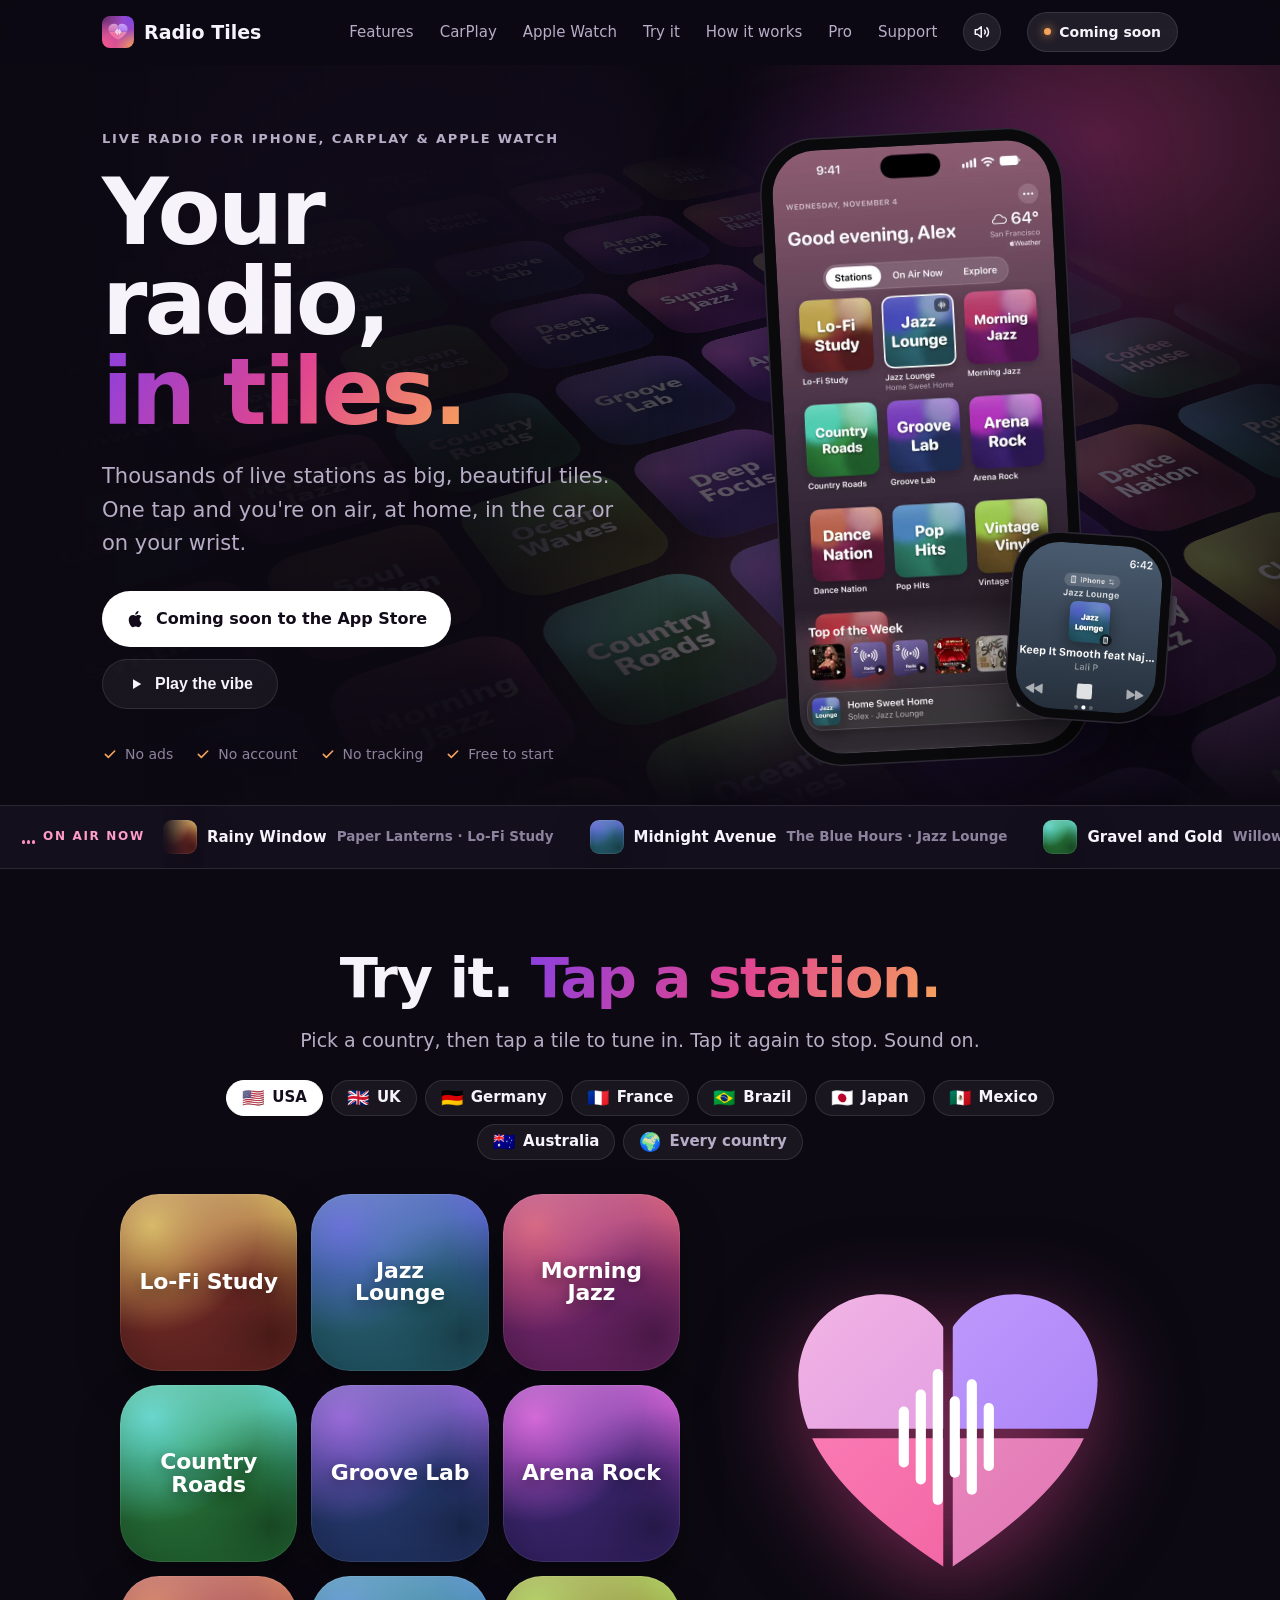
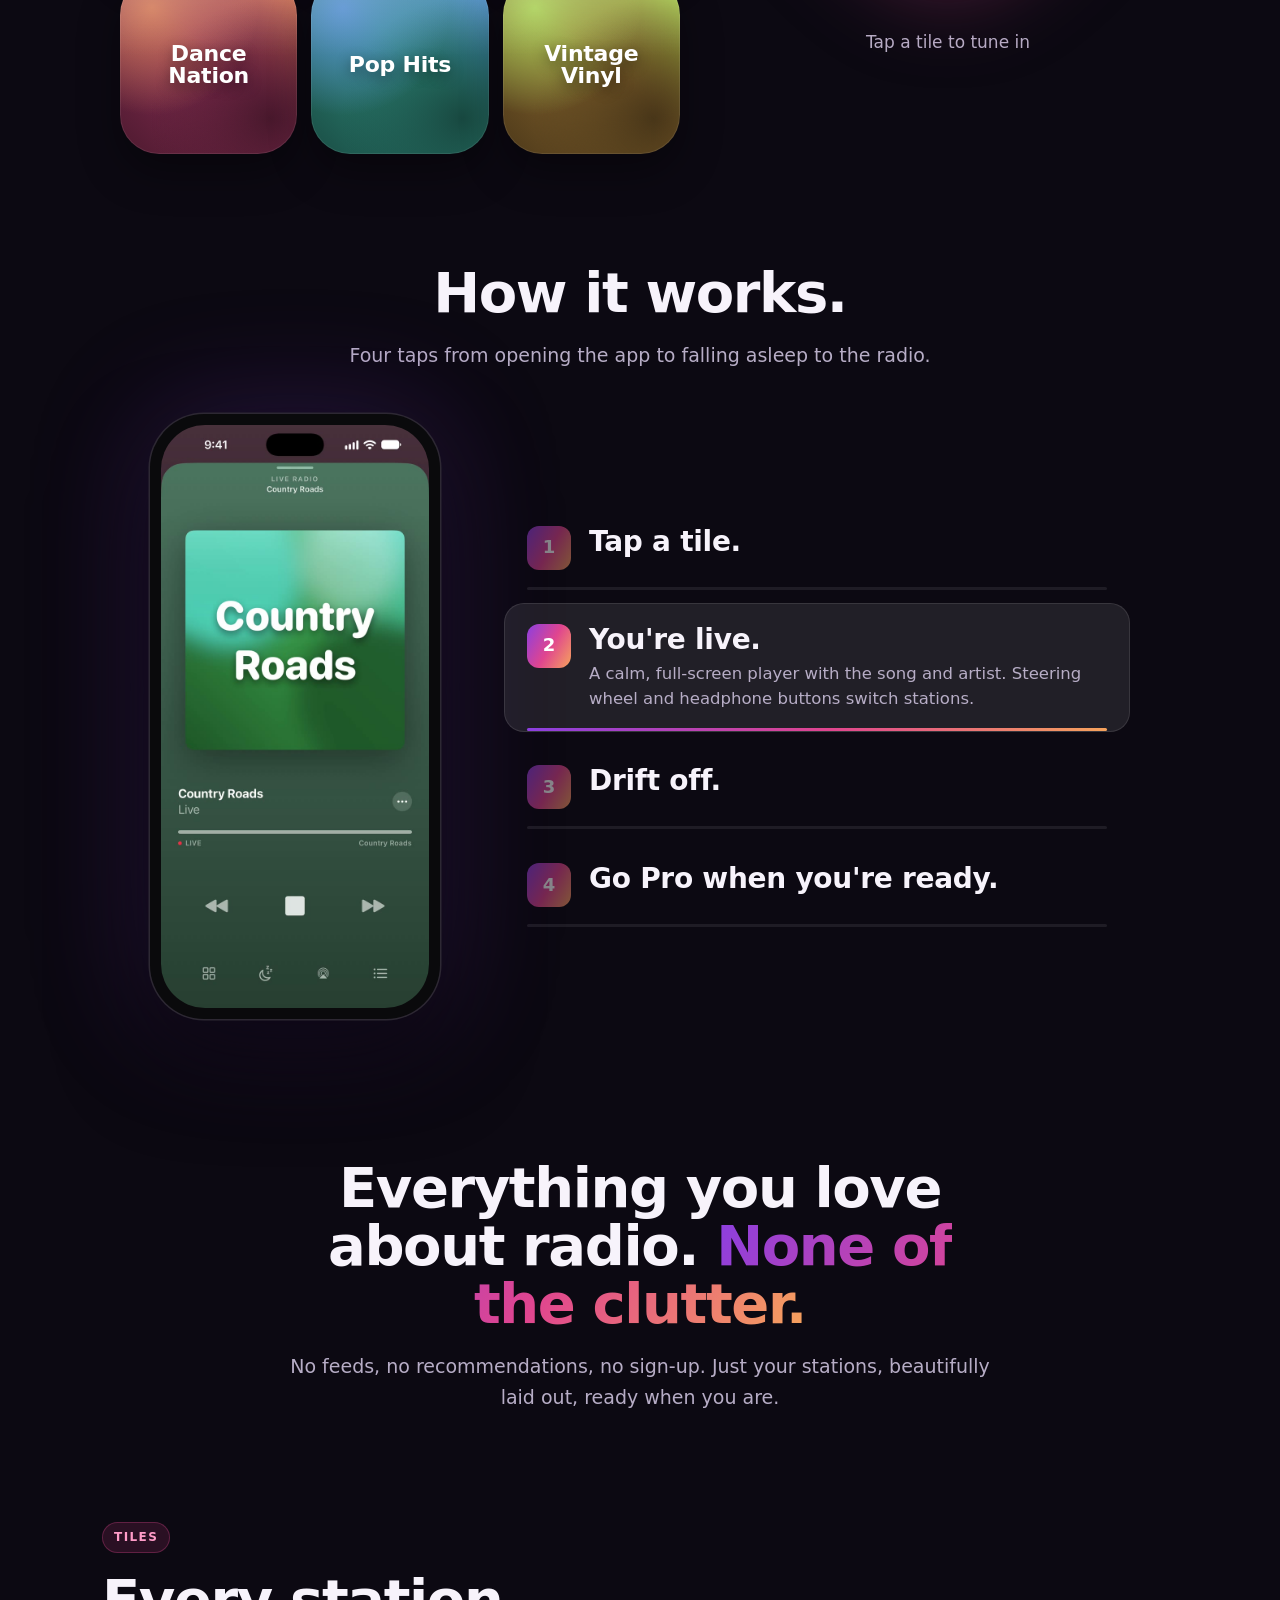
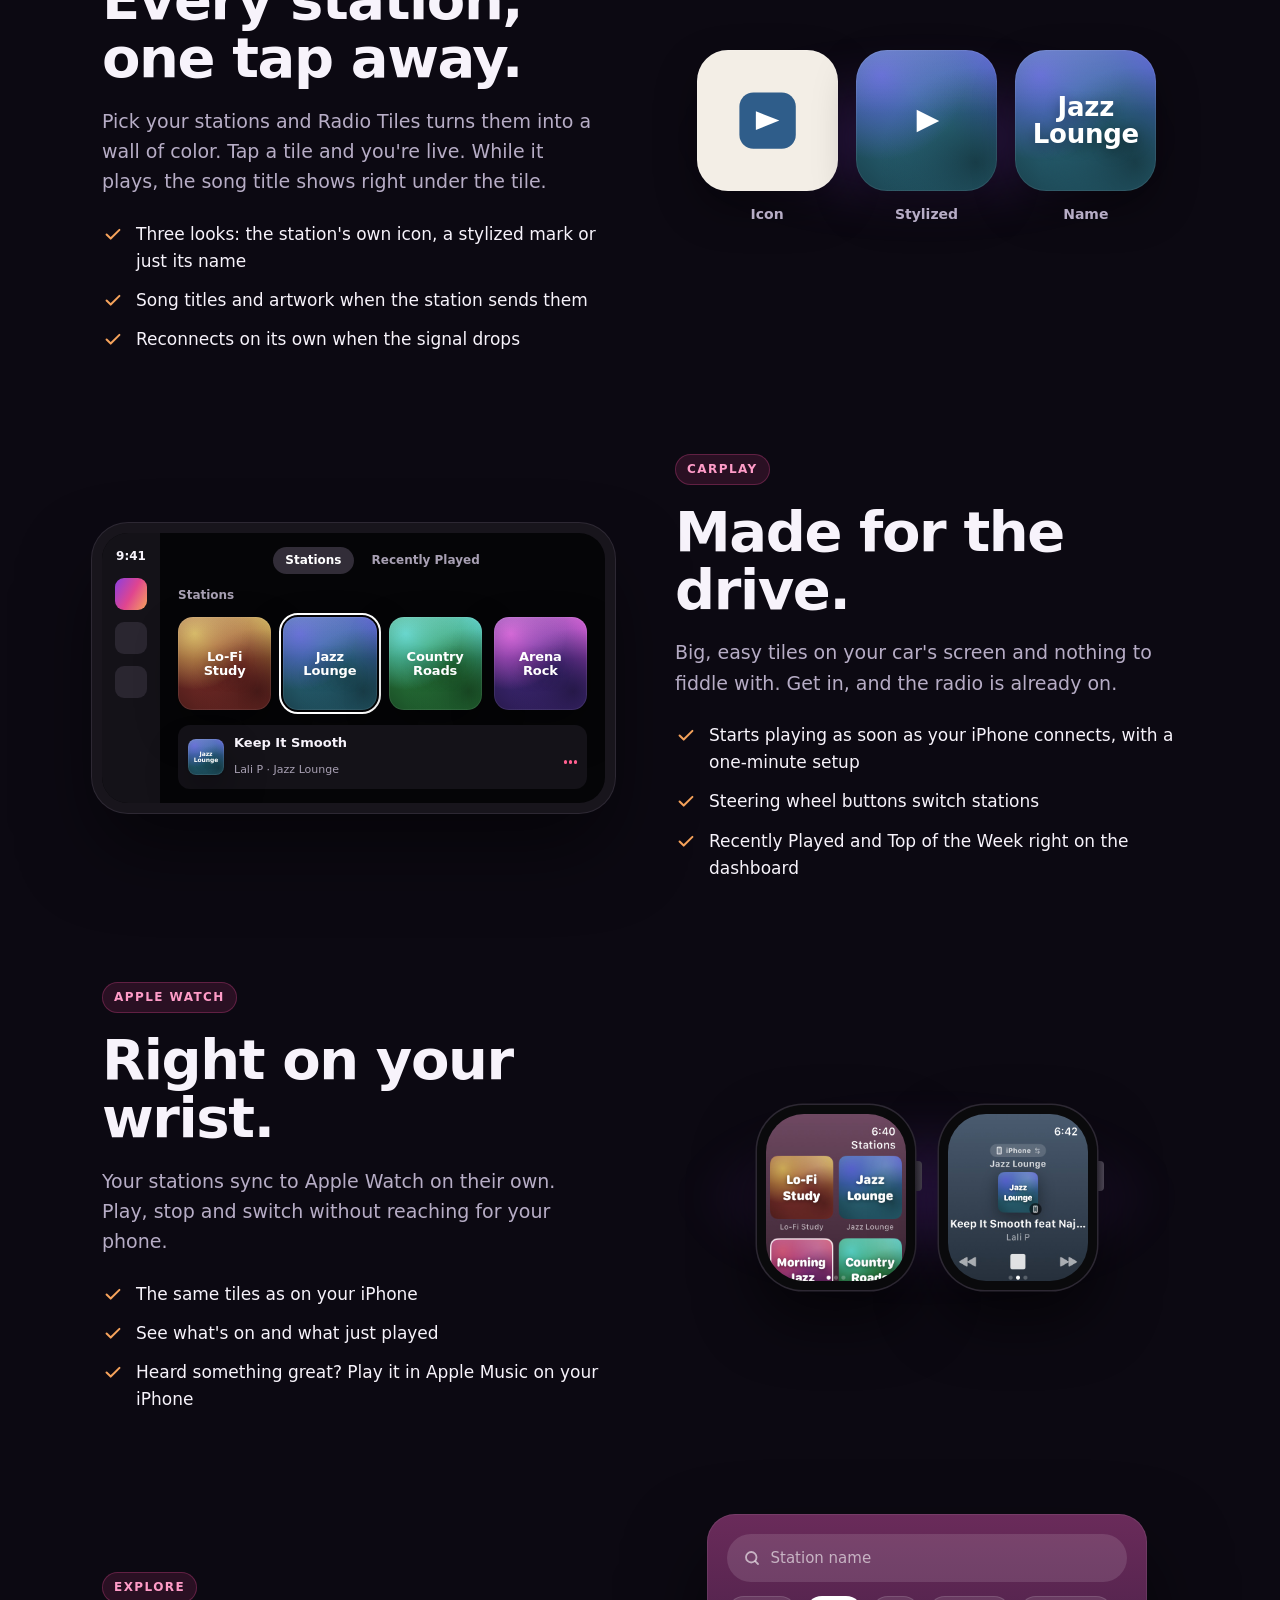
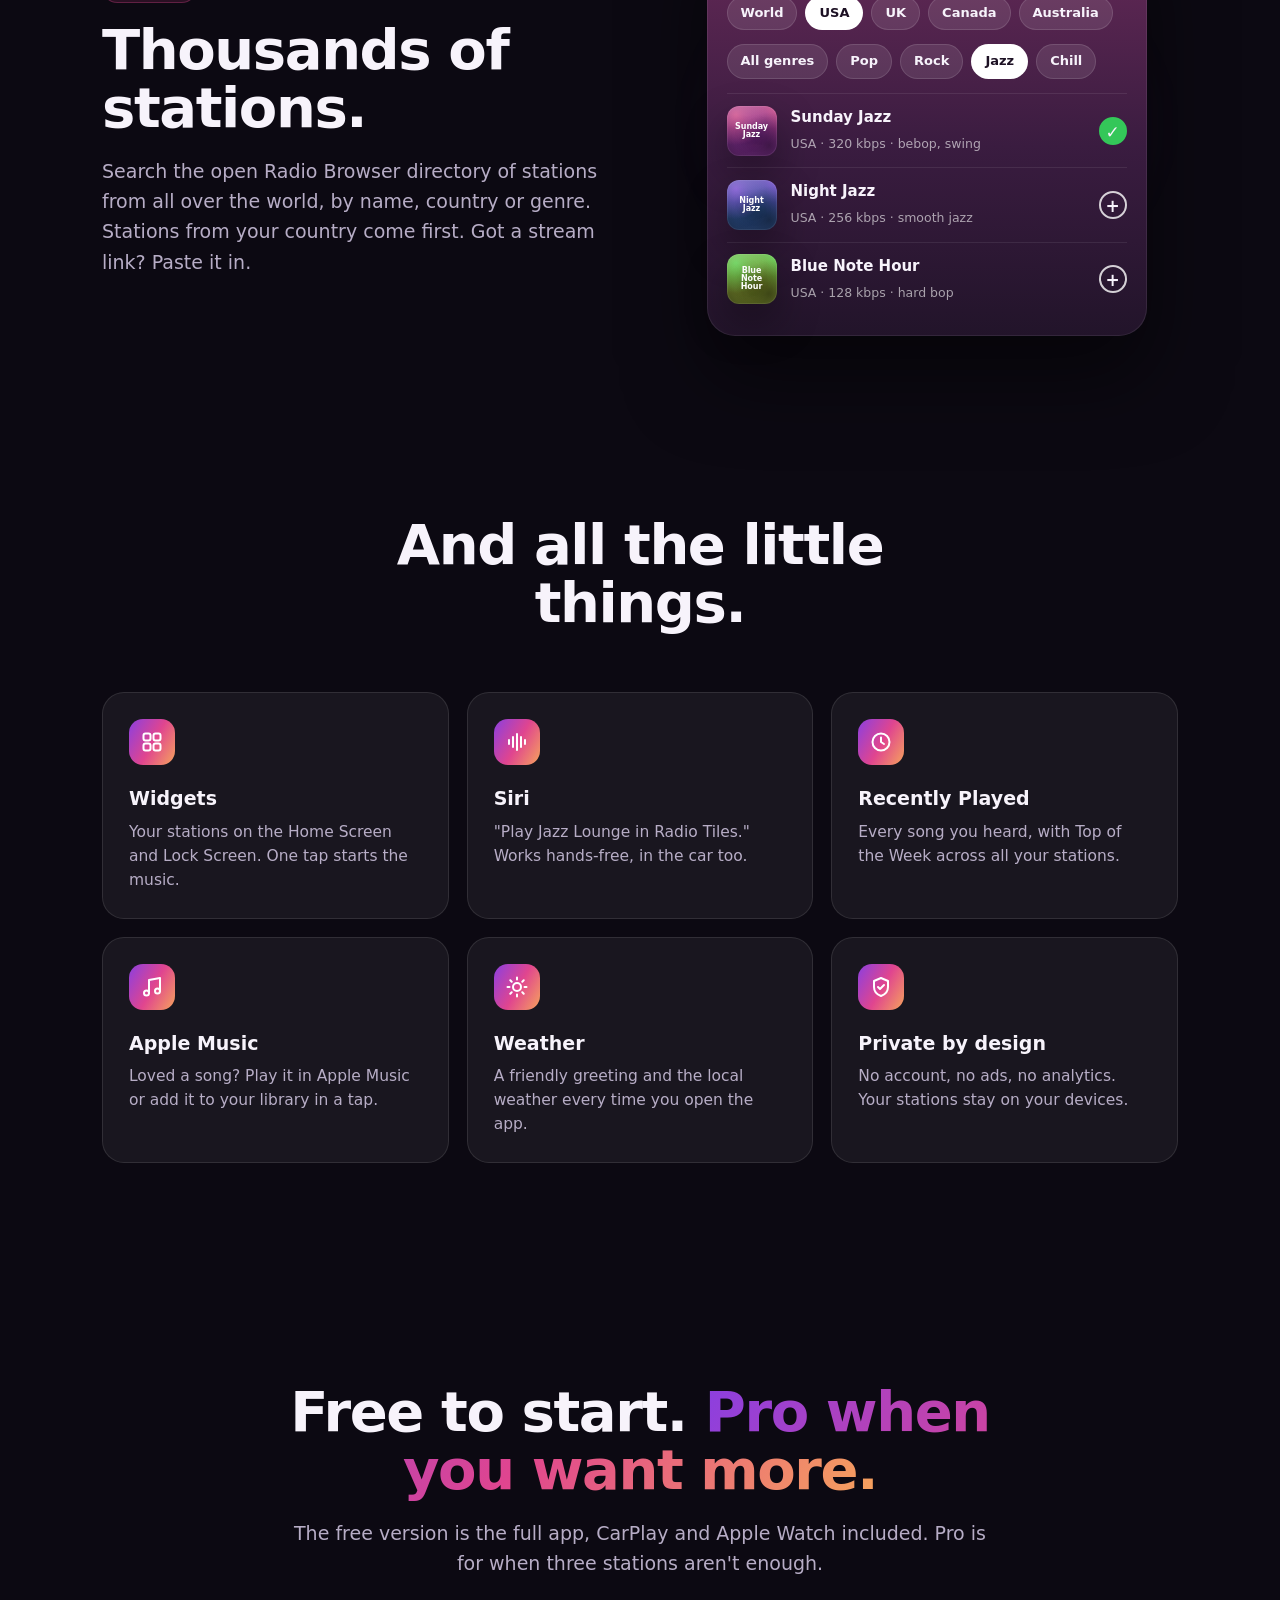
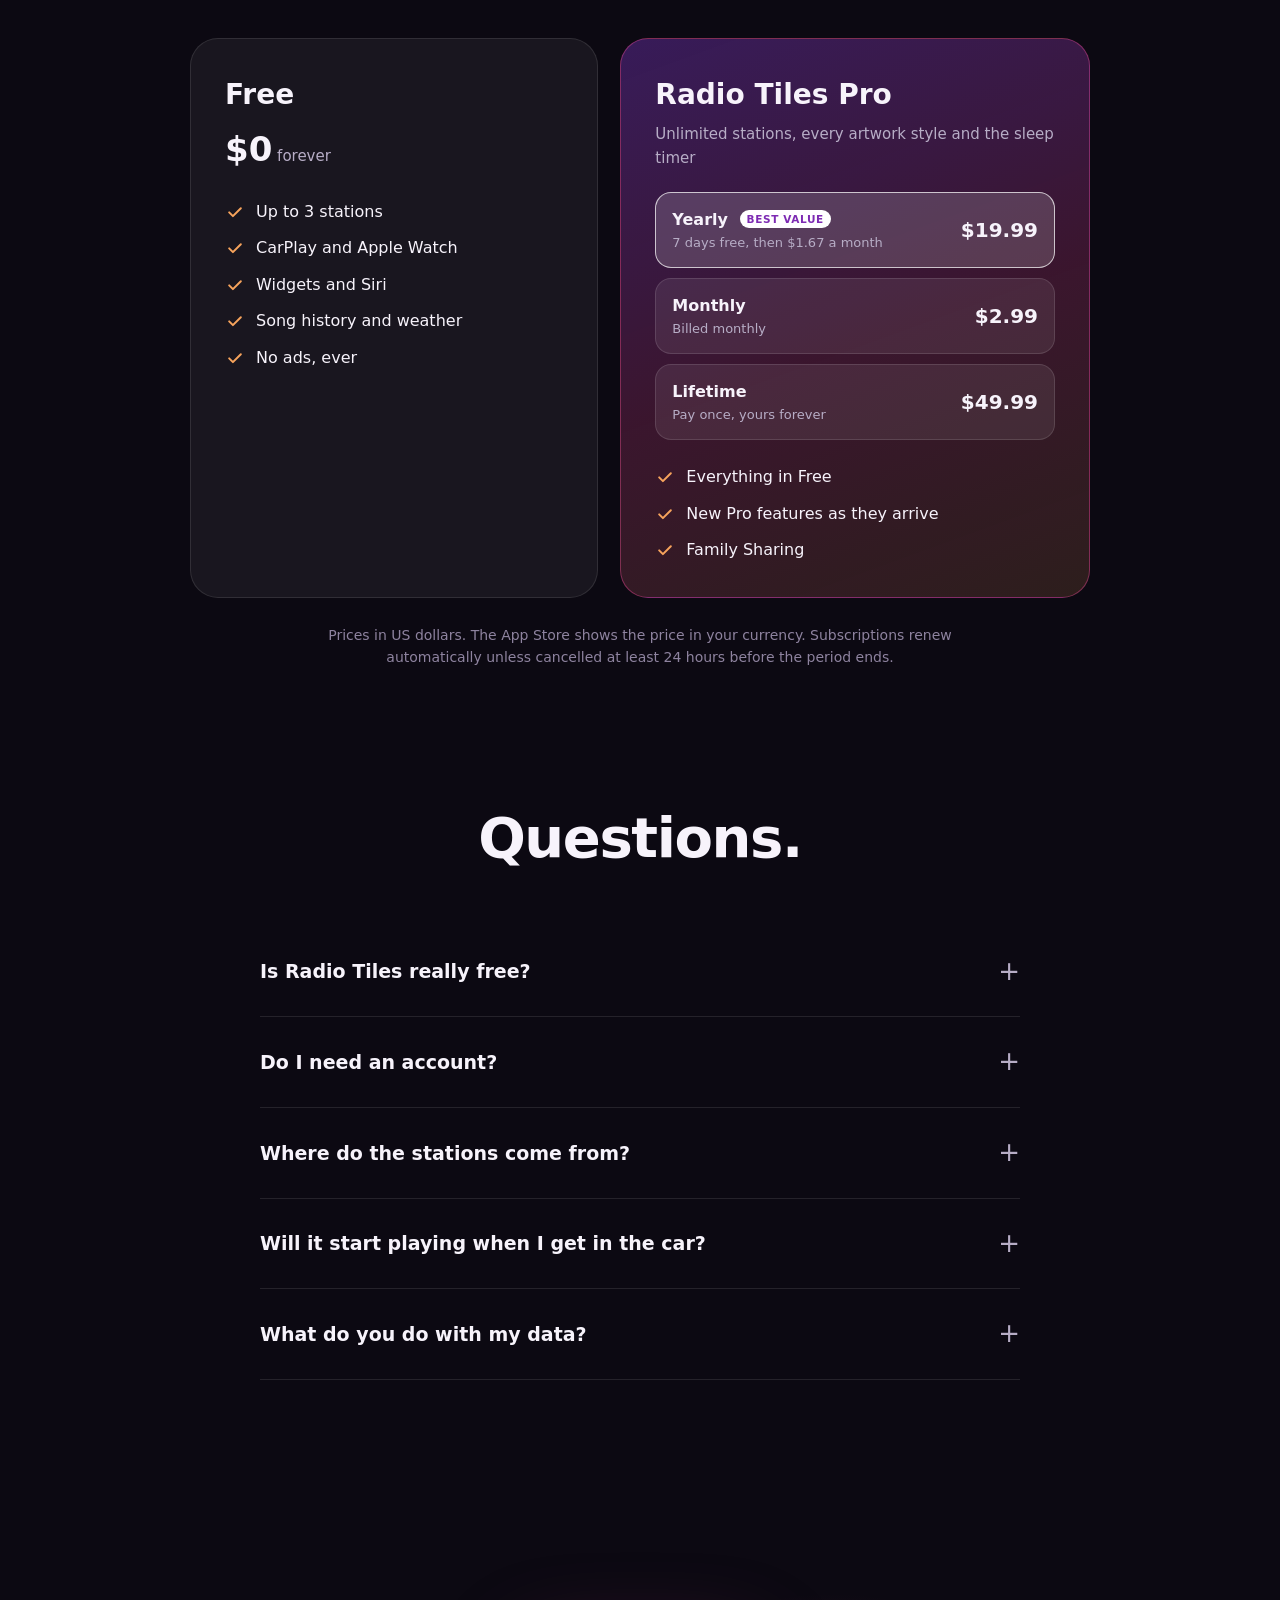
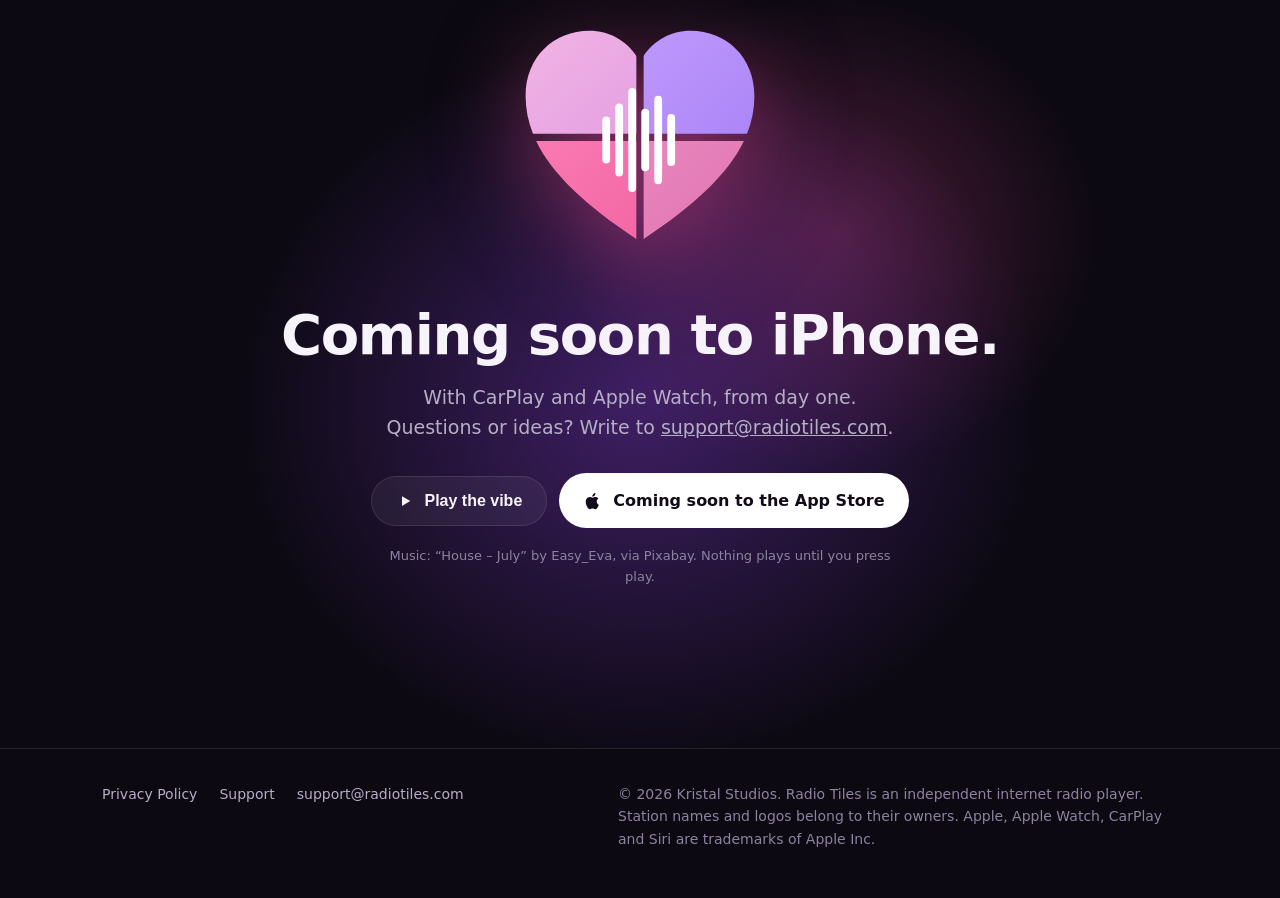
==== index.html @ 3b5d4f66 "Each station tile plays its own genre track (Pixabay), static when switching, country flags rename t" ====
<!doctype html>
<html lang="en">
<head>
  <meta charset="utf-8">
  <meta name="viewport" content="width=device-width, initial-scale=1, viewport-fit=cover">
  <title>Radio Tiles — Live radio for iPhone, CarPlay and Apple Watch</title>
  <meta name="description" content="Radio Tiles turns thousands of live radio stations into big, beautiful tiles. One tap to play on iPhone, in CarPlay and on Apple Watch. No ads, no account.">
  <meta name="theme-color" content="#0c0912">
  <meta property="og:title" content="Radio Tiles">
  <meta property="og:description" content="Your radio, in tiles. Live stations on iPhone, CarPlay and Apple Watch. No ads, no account.">
  <meta property="og:image" content="https://radiotiles.com/icon.png">
  <meta property="og:url" content="https://radiotiles.com/">
  <meta name="twitter:card" content="summary">
  <link rel="icon" href="icon.png">
  <link rel="apple-touch-icon" href="icon.png">
  <link rel="stylesheet" href="style.css?v=9">
</head>
<body>
  <header class="nav">
    <div class="wrap">
      <a class="brand" href="#top"><img src="icon.png" alt="">Radio Tiles</a>
      <nav class="nav-links" aria-label="Main">
        <a href="#features">Features</a>
        <a href="#carplay">CarPlay</a>
        <a href="#watch">Apple Watch</a>
        <a href="#try">Try it</a>
        <a href="#how">How it works</a>
        <a href="#pro">Pro</a>
        <a href="support/">Support</a>
        <button class="sound-nav sound-toggle" type="button" aria-pressed="false" aria-label="Play music">
          <svg class="i-play" viewBox="0 0 24 24" fill="none" stroke="currentColor" stroke-width="2" stroke-linecap="round" stroke-linejoin="round" aria-hidden="true"><path d="M11 5L6 9H3v6h3l5 4z"/><path d="M15.5 9.5a4 4 0 0 1 0 5"/><path d="M18.5 6.5a8 8 0 0 1 0 11"/></svg>
          <svg class="i-pause" viewBox="0 0 24 24" fill="currentColor" aria-hidden="true"><rect x="6.5" y="5" width="4" height="14" rx="1.2"/><rect x="13.5" y="5" width="4" height="14" rx="1.2"/></svg>
        </button>
        <span class="pill"><span class="dot"></span>Coming soon</span>
      </nav>
    </div>
  </header>

  <main id="top">
    <section class="hero">
      <div class="tile-floor" aria-hidden="true"></div>
      <div class="wrap hero-grid">
        <div class="hero-copy">
          <p class="eyebrow">Live radio for iPhone, CarPlay &amp; Apple Watch</p>
          <h1>Your radio,<br><span class="grad-text">in tiles.</span></h1>
          <p class="lead">Thousands of live stations as big, beautiful tiles. One tap and you're on air, at home, in the car or on your wrist.</p>
          <div class="cta">
            <span class="btn btn-primary">
              <svg viewBox="0 0 24 24" fill="currentColor" aria-hidden="true"><path d="M16.4 12.6c0-2.4 2-3.6 2.1-3.6-1.1-1.7-2.9-1.9-3.5-1.9-1.5-.2-2.9.9-3.7.9-.8 0-1.9-.9-3.2-.8-1.6 0-3.1 1-4 2.4-1.7 3-.4 7.4 1.2 9.8.8 1.2 1.8 2.5 3 2.4 1.2 0 1.7-.8 3.2-.8 1.5 0 1.9.8 3.2.8 1.3 0 2.2-1.2 3-2.4.9-1.4 1.3-2.7 1.3-2.8 0 0-2.6-1-2.6-4zM14 5.4c.7-.8 1.1-1.9 1-3-1 0-2.1.7-2.8 1.5-.6.7-1.2 1.8-1 2.9 1 .1 2.1-.6 2.8-1.4z"/></svg>
              Coming soon to the App Store
            </span>
            <button class="btn btn-ghost sound-toggle hero-sound" type="button" aria-pressed="false">
              <svg class="i-play" viewBox="0 0 24 24" fill="currentColor" aria-hidden="true"><path d="M8 5.5v13l11-6.5z"/></svg>
              <svg class="i-pause" viewBox="0 0 24 24" fill="currentColor" aria-hidden="true"><rect x="6.5" y="5" width="4" height="14" rx="1.2"/><rect x="13.5" y="5" width="4" height="14" rx="1.2"/></svg>
              <span class="label">Play the vibe</span>
            </button>
          </div>
          <div class="trust">
            <span><svg viewBox="0 0 24 24" fill="none" stroke-width="2.4" stroke-linecap="round" stroke-linejoin="round" aria-hidden="true"><path d="M5 12.5l4.5 4.5L19 7.5"/></svg>No ads</span>
            <span><svg viewBox="0 0 24 24" fill="none" stroke-width="2.4" stroke-linecap="round" stroke-linejoin="round" aria-hidden="true"><path d="M5 12.5l4.5 4.5L19 7.5"/></svg>No account</span>
            <span><svg viewBox="0 0 24 24" fill="none" stroke-width="2.4" stroke-linecap="round" stroke-linejoin="round" aria-hidden="true"><path d="M5 12.5l4.5 4.5L19 7.5"/></svg>No tracking</span>
            <span><svg viewBox="0 0 24 24" fill="none" stroke-width="2.4" stroke-linecap="round" stroke-linejoin="round" aria-hidden="true"><path d="M5 12.5l4.5 4.5L19 7.5"/></svg>Free to start</span>
          </div>
        </div>
        <div class="device-stage">
          <div class="phone"><video class="screen-video" src="assets/demo.mp4" poster="assets/demo-poster.jpg" width="600" height="1304" autoplay muted loop playsinline aria-label="Radio Tiles in use: tap a station tile, open the player and set a sleep timer"></video></div>
          <div class="watch"><img src="assets/watch-player.jpg" alt="Radio Tiles on Apple Watch playing Jazz Lounge" width="416" height="496"></div>
        </div>
      </div>
    </section>

    <div class="ribbon onair">
      <span class="onair-label"><span class="eq" aria-hidden="true"><i></i><i></i><i></i></span>On air now</span>
      <div class="ribbon-mask" aria-label="Songs on the demo stations right now (example)">
        <div class="ribbon-track"><span class="air"><i class="tile" style="--h:3"></i><b>Rainy Window</b><small>Paper Lanterns · Lo-Fi Study</small></span><span class="air"><i class="tile" style="--h:194"></i><b>Midnight Avenue</b><small>The Blue Hours · Jazz Lounge</small></span><span class="air"><i class="tile" style="--h:134"></i><b>Gravel and Gold</b><small>Willow Creek · Country Roads</small></span><span class="air"><i class="tile" style="--h:224"></i><b>Get Up Tonight</b><small>Velvet Funk Society · Groove Lab</small></span><span class="air"><i class="tile" style="--h:257"></i><b>Highway Lights</b><small>The Northbound · Arena Rock</small></span><span class="air"><i class="tile" style="--h:335"></i><b>Feel It Now</b><small>Neon Hearts · Dance Nation</small></span><span class="air"><i class="tile" style="--h:170"></i><b>Summer Signal</b><small>Lila Mae · Pop Hits</small></span><span class="air"><i class="tile" style="--h:304"></i><b>Coffee and Sunrise</b><small>Trio Alba · Morning Jazz</small></span><span class="air"><i class="tile" style="--h:37"></i><b>Saturday Dance</b><small>The Rivieras · Vintage Vinyl</small></span><span aria-hidden="true" class="dup"><span class="air"><i class="tile" style="--h:3"></i><b>Rainy Window</b><small>Paper Lanterns · Lo-Fi Study</small></span><span class="air"><i class="tile" style="--h:194"></i><b>Midnight Avenue</b><small>The Blue Hours · Jazz Lounge</small></span><span class="air"><i class="tile" style="--h:134"></i><b>Gravel and Gold</b><small>Willow Creek · Country Roads</small></span><span class="air"><i class="tile" style="--h:224"></i><b>Get Up Tonight</b><small>Velvet Funk Society · Groove Lab</small></span><span class="air"><i class="tile" style="--h:257"></i><b>Highway Lights</b><small>The Northbound · Arena Rock</small></span><span class="air"><i class="tile" style="--h:335"></i><b>Feel It Now</b><small>Neon Hearts · Dance Nation</small></span><span class="air"><i class="tile" style="--h:170"></i><b>Summer Signal</b><small>Lila Mae · Pop Hits</small></span><span class="air"><i class="tile" style="--h:304"></i><b>Coffee and Sunrise</b><small>Trio Alba · Morning Jazz</small></span><span class="air"><i class="tile" style="--h:37"></i><b>Saturday Dance</b><small>The Rivieras · Vintage Vinyl</small></span></span></div>
      </div>
    </div>

    <section class="tryit" id="try">
      <div class="wrap">
        <div class="section-head">
          <h2>Try it. <span class="grad-text">Tap a station.</span></h2>
          <p>Pick a country, then tap a tile to tune in. Tap it again to stop. Sound on.</p>
        </div>
        <div class="countries" role="group" aria-label="Country">
          <button type="button" class="country" data-cc="US" aria-pressed="true"><span class="flag" aria-hidden="true">🇺🇸</span>USA</button>
          <button type="button" class="country" data-cc="GB" aria-pressed="false"><span class="flag" aria-hidden="true">🇬🇧</span>UK</button>
          <button type="button" class="country" data-cc="DE" aria-pressed="false"><span class="flag" aria-hidden="true">🇩🇪</span>Germany</button>
          <button type="button" class="country" data-cc="FR" aria-pressed="false"><span class="flag" aria-hidden="true">🇫🇷</span>France</button>
          <button type="button" class="country" data-cc="BR" aria-pressed="false"><span class="flag" aria-hidden="true">🇧🇷</span>Brazil</button>
          <button type="button" class="country" data-cc="JP" aria-pressed="false"><span class="flag" aria-hidden="true">🇯🇵</span>Japan</button>
          <button type="button" class="country" data-cc="MX" aria-pressed="false"><span class="flag" aria-hidden="true">🇲🇽</span>Mexico</button>
          <button type="button" class="country" data-cc="AU" aria-pressed="false"><span class="flag" aria-hidden="true">🇦🇺</span>Australia</button>
          <a class="country more" href="#explore"><span class="flag" aria-hidden="true">🌍</span>Every country</a>
        </div>
        <div class="try-layout">
          <div class="try-grid" role="group" aria-label="Demo stations">
            <button class="tile try" data-genre="0" type="button" style="--h:3" aria-pressed="false"><span class="try-name">Lo-Fi Study</span><span class="try-live" aria-hidden="true"><span class="eq"><i></i><i></i><i></i></span>Live</span></button>
            <button class="tile try" data-genre="1" type="button" style="--h:194" aria-pressed="false"><span class="try-name">Jazz Lounge</span><span class="try-live" aria-hidden="true"><span class="eq"><i></i><i></i><i></i></span>Live</span></button>
            <button class="tile try" data-genre="2" type="button" style="--h:304" aria-pressed="false"><span class="try-name">Morning Jazz</span><span class="try-live" aria-hidden="true"><span class="eq"><i></i><i></i><i></i></span>Live</span></button>
            <button class="tile try" data-genre="3" type="button" style="--h:134" aria-pressed="false"><span class="try-name">Country Roads</span><span class="try-live" aria-hidden="true"><span class="eq"><i></i><i></i><i></i></span>Live</span></button>
            <button class="tile try" data-genre="4" type="button" style="--h:224" aria-pressed="false"><span class="try-name">Groove Lab</span><span class="try-live" aria-hidden="true"><span class="eq"><i></i><i></i><i></i></span>Live</span></button>
            <button class="tile try" data-genre="5" type="button" style="--h:257" aria-pressed="false"><span class="try-name">Arena Rock</span><span class="try-live" aria-hidden="true"><span class="eq"><i></i><i></i><i></i></span>Live</span></button>
            <button class="tile try" data-genre="6" type="button" style="--h:335" aria-pressed="false"><span class="try-name">Dance Nation</span><span class="try-live" aria-hidden="true"><span class="eq"><i></i><i></i><i></i></span>Live</span></button>
            <button class="tile try" data-genre="7" type="button" style="--h:170" aria-pressed="false"><span class="try-name">Pop Hits</span><span class="try-live" aria-hidden="true"><span class="eq"><i></i><i></i><i></i></span>Live</span></button>
            <button class="tile try" data-genre="8" type="button" style="--h:37" aria-pressed="false"><span class="try-name">Vintage Vinyl</span><span class="try-live" aria-hidden="true"><span class="eq"><i></i><i></i><i></i></span>Live</span></button>
          </div>
          <div class="try-heart">
            <div class="beat-stage try-stage">
              <span class="ring"></span><span class="ring"></span><span class="ring"></span>
              <svg class="heart" viewBox="0 0 100 100" aria-hidden="true">
                <g class="q q1"><use href="#heart-shape" clip-path="url(#q1)" fill="url(#g1)"/></g>
                <g class="q q2"><use href="#heart-shape" clip-path="url(#q2)" fill="url(#g2)"/></g>
                <g class="q q3"><use href="#heart-shape" clip-path="url(#q3)" fill="url(#g3)"/></g>
                <g class="q q4"><use href="#heart-shape" clip-path="url(#q4)" fill="url(#g4)"/></g>
                <g class="bars" fill="#fff">
                  <rect x="35.5" y="41" width="3" height="18" rx="1.5"/><rect x="40.5" y="36" width="3" height="28" rx="1.5"/>
                  <rect x="45.5" y="30" width="3" height="40" rx="1.5"/><rect x="50.5" y="38" width="3" height="24" rx="1.5"/>
                  <rect x="55.5" y="33" width="3" height="34" rx="1.5"/><rect x="60.5" y="40" width="3" height="20" rx="1.5"/>
                </g>
              </svg>
            </div>
            <p class="try-now" id="try-now" aria-live="polite">Tap a tile to tune in</p>
          </div>
        </div>
      </div>
    </section>

    <section class="story" id="how">
      <div class="wrap">
        <div class="section-head reveal">
          <h2>How it works.</h2>
          <p>Four taps from opening the app to falling asleep to the radio.</p>
        </div>
        <div class="story-grid reveal">
          <div class="phone story-phone">
            <img class="shot on" src="assets/home.jpg" alt="The home screen with station tiles" width="660" height="1434">
            <img class="shot" src="assets/player-live.jpg" alt="The full-screen player" width="660" height="1434" loading="lazy">
            <img class="shot" src="assets/player.jpg" alt="The player with a sleep timer counting down" width="660" height="1434" loading="lazy">
            <img class="shot" src="assets/pro.jpg" alt="The Radio Tiles Pro screen" width="660" height="1434" loading="lazy">
          </div>
          <div class="steps" role="group" aria-label="Steps">
          <button class="step on" type="button" data-shot="0" aria-pressed="true">
            <span class="step-n">1</span>
            <span class="step-text"><b>Tap a tile.</b><small>Every station you add becomes a big, colorful tile. One tap and it's playing.</small></span>
            <span class="step-bar" aria-hidden="true"></span>
          </button>
          <button class="step" type="button" data-shot="1" aria-pressed="false">
            <span class="step-n">2</span>
            <span class="step-text"><b>You're live.</b><small>A calm, full-screen player with the song and artist. Steering wheel and headphone buttons switch stations.</small></span>
            <span class="step-bar" aria-hidden="true"></span>
          </button>
          <button class="step" type="button" data-shot="2" aria-pressed="false">
            <span class="step-n">3</span>
            <span class="step-text"><b>Drift off.</b><small>Set a sleep timer for 15 minutes to 2 hours, or until the song ends. The radio fades out and turns itself off.</small></span>
            <span class="step-bar" aria-hidden="true"></span>
          </button>
          <button class="step" type="button" data-shot="3" aria-pressed="false">
            <span class="step-n">4</span>
            <span class="step-text"><b>Go Pro when you're ready.</b><small>Free holds three stations. Pro unlocks unlimited stations, every artwork style and the sleep timer.</small></span>
            <span class="step-bar" aria-hidden="true"></span>
          </button>
          </div>
        </div>
      </div>
    </section>

    <section id="features">
      <div class="wrap">
        <div class="section-head reveal">
          <h2>Everything you love about radio. <span class="grad-text">None of the clutter.</span></h2>
          <p>No feeds, no recommendations, no sign-up. Just your stations, beautifully laid out, ready when you are.</p>
        </div>

        <div class="feature reveal">
          <div class="feature-copy">
            <span class="tag">Tiles</span>
            <h2>Every station, one tap away.</h2>
            <p>Pick your stations and Radio Tiles turns them into a wall of color. Tap a tile and you're live. While it plays, the song title shows right under the tile.</p>
            <ul>
              <li><svg viewBox="0 0 24 24" fill="none" stroke-width="2.2" stroke-linecap="round" stroke-linejoin="round" aria-hidden="true"><path d="M5 12.5l4.5 4.5L19 7.5"/></svg>Three looks: the station's own icon, a stylized mark or just its name</li>
              <li><svg viewBox="0 0 24 24" fill="none" stroke-width="2.2" stroke-linecap="round" stroke-linejoin="round" aria-hidden="true"><path d="M5 12.5l4.5 4.5L19 7.5"/></svg>Song titles and artwork when the station sends them</li>
              <li><svg viewBox="0 0 24 24" fill="none" stroke-width="2.2" stroke-linecap="round" stroke-linejoin="round" aria-hidden="true"><path d="M5 12.5l4.5 4.5L19 7.5"/></svg>Reconnects on its own when the signal drops</li>
            </ul>
          </div>
          <div class="feature-visual">
            <div class="looks">
              <figure>
                <div class="tile icon-style" style="--h:194">
                  <svg viewBox="0 0 64 64" aria-hidden="true"><rect x="8" y="8" width="48" height="48" rx="12" fill="#2f5d8a"/><path d="M22 40V24l20 8z" fill="#fff"/></svg>
                </div>
                <figcaption>Icon</figcaption>
              </figure>
              <figure>
                <div class="tile" style="--h:194">
                  <svg class="glyph" viewBox="0 0 64 64" aria-hidden="true"><path d="M22 44V20l24 12z" fill="#fff"/></svg>
                </div>
                <figcaption>Stylized</figcaption>
              </figure>
              <figure>
                <div class="tile" style="--h:194">Jazz Lounge</div>
                <figcaption>Name</figcaption>
              </figure>
            </div>
          </div>
        </div>

        <div class="feature flip reveal" id="carplay">
          <div class="feature-copy">
            <span class="tag">CarPlay</span>
            <h2>Made for the drive.</h2>
            <p>Big, easy tiles on your car's screen and nothing to fiddle with. Get in, and the radio is already on.</p>
            <ul>
              <li><svg viewBox="0 0 24 24" fill="none" stroke-width="2.2" stroke-linecap="round" stroke-linejoin="round" aria-hidden="true"><path d="M5 12.5l4.5 4.5L19 7.5"/></svg>Starts playing as soon as your iPhone connects, with a one-minute setup</li>
              <li><svg viewBox="0 0 24 24" fill="none" stroke-width="2.2" stroke-linecap="round" stroke-linejoin="round" aria-hidden="true"><path d="M5 12.5l4.5 4.5L19 7.5"/></svg>Steering wheel buttons switch stations</li>
              <li><svg viewBox="0 0 24 24" fill="none" stroke-width="2.2" stroke-linecap="round" stroke-linejoin="round" aria-hidden="true"><path d="M5 12.5l4.5 4.5L19 7.5"/></svg>Recently Played and Top of the Week right on the dashboard</li>
            </ul>
          </div>
          <div class="feature-visual">
            <div class="carplay" role="img" aria-label="Radio Tiles in CarPlay: a row of station tiles and the song now playing">
              <div class="cp-side"><span>9:41</span><i class="on"></i><i></i><i></i></div>
              <div class="cp-main">
                <div class="cp-tabs"><span class="on">Stations</span><span>Recently Played</span></div>
                <div class="cp-label">Stations</div>
                <div class="cp-row">
                  <div class="tile" style="--h:3">Lo-Fi Study</div>
                  <div class="tile playing" style="--h:194">Jazz Lounge</div>
                  <div class="tile" style="--h:134">Country Roads</div>
                  <div class="tile" style="--h:257">Arena Rock</div>
                </div>
                <div class="cp-now">
                  <div class="tile" style="--h:194">Jazz Lounge</div>
                  <div><b>Keep It Smooth</b><small>Lali P · Jazz Lounge</small></div>
                  <div class="eq"><i></i><i></i><i></i></div>
                </div>
              </div>
            </div>
          </div>
        </div>

        <div class="feature reveal" id="watch">
          <div class="feature-copy">
            <span class="tag">Apple Watch</span>
            <h2>Right on your wrist.</h2>
            <p>Your stations sync to Apple Watch on their own. Play, stop and switch without reaching for your phone.</p>
            <ul>
              <li><svg viewBox="0 0 24 24" fill="none" stroke-width="2.2" stroke-linecap="round" stroke-linejoin="round" aria-hidden="true"><path d="M5 12.5l4.5 4.5L19 7.5"/></svg>The same tiles as on your iPhone</li>
              <li><svg viewBox="0 0 24 24" fill="none" stroke-width="2.2" stroke-linecap="round" stroke-linejoin="round" aria-hidden="true"><path d="M5 12.5l4.5 4.5L19 7.5"/></svg>See what's on and what just played</li>
              <li><svg viewBox="0 0 24 24" fill="none" stroke-width="2.2" stroke-linecap="round" stroke-linejoin="round" aria-hidden="true"><path d="M5 12.5l4.5 4.5L19 7.5"/></svg>Heard something great? Play it in Apple Music on your iPhone</li>
            </ul>
          </div>
          <div class="feature-visual">
            <div class="watch"><img src="assets/watch-stations.jpg" alt="Station tiles on Apple Watch" width="416" height="496" loading="lazy"></div>
            <div class="watch"><img src="assets/watch-player.jpg" alt="Now playing on Apple Watch" width="416" height="496" loading="lazy"></div>
          </div>
        </div>

        <div class="feature reveal" id="explore">
          <div class="feature-copy">
            <span class="tag">Explore</span>
            <h2>Thousands of stations.</h2>
            <p>Search the open Radio Browser directory of stations from all over the world, by name, country or genre. Stations from your country come first. Got a stream link? Paste it in.</p>
          </div>
          <div class="feature-visual">
            <div class="explore" role="img" aria-label="Searching for stations by country and genre">
              <div class="ex-search"><svg viewBox="0 0 24 24" fill="none" stroke="currentColor" stroke-width="2.4" stroke-linecap="round" aria-hidden="true"><circle cx="11" cy="11" r="7"/><path d="M20 20l-3.5-3.5"/></svg>Station name</div>
              <div class="ex-chips"><span>World</span><span class="on">USA</span><span>UK</span><span>Canada</span><span>Australia</span></div>
              <div class="ex-chips"><span>All genres</span><span>Pop</span><span>Rock</span><span class="on">Jazz</span><span>Chill</span></div>
              <div class="ex-row"><div class="tile" style="--h:290">Sunday Jazz</div><div><b>Sunday Jazz</b><small>USA · 320 kbps · bebop, swing</small></div><span class="add done">✓</span></div>
              <div class="ex-row"><div class="tile" style="--h:218">Night Jazz</div><div><b>Night Jazz</b><small>USA · 256 kbps · smooth jazz</small></div><span class="add">+</span></div>
              <div class="ex-row"><div class="tile" style="--h:71">Blue Note Hour</div><div><b>Blue Note Hour</b><small>USA · 128 kbps · hard bop</small></div><span class="add">+</span></div>
            </div>
          </div>
        </div>
      </div>
    </section>

    <section style="padding-top: 20px">
      <div class="wrap">
        <div class="section-head reveal">
          <h2>And all the little things.</h2>
        </div>
        <div class="grid-3">
          <div class="card reveal">
            <div class="ico"><svg viewBox="0 0 24 24" fill="none" stroke-width="2" stroke-linejoin="round" aria-hidden="true"><rect x="3.5" y="3.5" width="7" height="7" rx="2"/><rect x="13.5" y="3.5" width="7" height="7" rx="2"/><rect x="3.5" y="13.5" width="7" height="7" rx="2"/><rect x="13.5" y="13.5" width="7" height="7" rx="2"/></svg></div>
            <h3>Widgets</h3>
            <p>Your stations on the Home Screen and Lock Screen. One tap starts the music.</p>
          </div>
          <div class="card reveal">
            <div class="ico"><svg viewBox="0 0 24 24" fill="none" stroke-width="2" stroke-linecap="round" aria-hidden="true"><path d="M4 10v4M8 7v10M12 4v16M16 7v10M20 10v4"/></svg></div>
            <h3>Siri</h3>
            <p>"Play Jazz Lounge in Radio Tiles." Works hands-free, in the car too.</p>
          </div>
          <div class="card reveal">
            <div class="ico"><svg viewBox="0 0 24 24" fill="none" stroke-width="2" stroke-linecap="round" stroke-linejoin="round" aria-hidden="true"><circle cx="12" cy="12" r="8.5"/><path d="M12 7.5V12l3 2"/></svg></div>
            <h3>Recently Played</h3>
            <p>Every song you heard, with Top of the Week across all your stations.</p>
          </div>
          <div class="card reveal">
            <div class="ico"><svg viewBox="0 0 24 24" fill="none" stroke-width="2" stroke-linecap="round" stroke-linejoin="round" aria-hidden="true"><path d="M9 18V5l11-2v13"/><circle cx="6.5" cy="18" r="2.5"/><circle cx="17.5" cy="16" r="2.5"/></svg></div>
            <h3>Apple Music</h3>
            <p>Loved a song? Play it in Apple Music or add it to your library in a tap.</p>
          </div>
          <div class="card reveal">
            <div class="ico"><svg viewBox="0 0 24 24" fill="none" stroke-width="2" stroke-linecap="round" aria-hidden="true"><circle cx="12" cy="12" r="4"/><path d="M12 2.5v2M12 19.5v2M2.5 12h2M19.5 12h2M5.3 5.3l1.4 1.4M17.3 17.3l1.4 1.4M5.3 18.7l1.4-1.4M17.3 6.7l1.4-1.4"/></svg></div>
            <h3>Weather</h3>
            <p>A friendly greeting and the local weather every time you open the app.</p>
          </div>
          <div class="card reveal">
            <div class="ico"><svg viewBox="0 0 24 24" fill="none" stroke-width="2" stroke-linecap="round" stroke-linejoin="round" aria-hidden="true"><path d="M12 3l7 3v6c0 4.5-3 7.5-7 9-4-1.5-7-4.5-7-9V6z"/><path d="M9 12l2 2 4-4"/></svg></div>
            <h3>Private by design</h3>
            <p>No account, no ads, no analytics. Your stations stay on your devices.</p>
          </div>
        </div>
      </div>
    </section>

    <section id="pro">
      <div class="wrap">
        <div class="section-head reveal">
          <h2>Free to start. <span class="grad-text">Pro when you want more.</span></h2>
          <p>The free version is the full app, CarPlay and Apple Watch included. Pro is for when three stations aren't enough.</p>
        </div>
        <div class="plans">
          <div class="plan reveal">
            <h3>Free</h3>
            <p class="price"><b>$0</b> forever</p>
            <ul>
              <li><svg viewBox="0 0 24 24" fill="none" stroke-width="2.4" stroke-linecap="round" stroke-linejoin="round" aria-hidden="true"><path d="M5 12.5l4.5 4.5L19 7.5"/></svg>Up to 3 stations</li>
              <li><svg viewBox="0 0 24 24" fill="none" stroke-width="2.4" stroke-linecap="round" stroke-linejoin="round" aria-hidden="true"><path d="M5 12.5l4.5 4.5L19 7.5"/></svg>CarPlay and Apple Watch</li>
              <li><svg viewBox="0 0 24 24" fill="none" stroke-width="2.4" stroke-linecap="round" stroke-linejoin="round" aria-hidden="true"><path d="M5 12.5l4.5 4.5L19 7.5"/></svg>Widgets and Siri</li>
              <li><svg viewBox="0 0 24 24" fill="none" stroke-width="2.4" stroke-linecap="round" stroke-linejoin="round" aria-hidden="true"><path d="M5 12.5l4.5 4.5L19 7.5"/></svg>Song history and weather</li>
              <li><svg viewBox="0 0 24 24" fill="none" stroke-width="2.4" stroke-linecap="round" stroke-linejoin="round" aria-hidden="true"><path d="M5 12.5l4.5 4.5L19 7.5"/></svg>No ads, ever</li>
            </ul>
          </div>
          <div class="plan pro reveal">
            <h3>Radio Tiles Pro</h3>
            <p class="price">Unlimited stations, every artwork style and the sleep timer</p>
            <div class="options">
              <div class="option best"><div><b>Yearly <span class="badge">BEST VALUE</span></b><small>7 days free, then $1.67 a month</small></div><strong>$19.99</strong></div>
              <div class="option"><div><b>Monthly</b><small>Billed monthly</small></div><strong>$2.99</strong></div>
              <div class="option"><div><b>Lifetime</b><small>Pay once, yours forever</small></div><strong>$49.99</strong></div>
            </div>
            <ul>
              <li><svg viewBox="0 0 24 24" fill="none" stroke-width="2.4" stroke-linecap="round" stroke-linejoin="round" aria-hidden="true"><path d="M5 12.5l4.5 4.5L19 7.5"/></svg>Everything in Free</li>
              <li><svg viewBox="0 0 24 24" fill="none" stroke-width="2.4" stroke-linecap="round" stroke-linejoin="round" aria-hidden="true"><path d="M5 12.5l4.5 4.5L19 7.5"/></svg>New Pro features as they arrive</li>
              <li><svg viewBox="0 0 24 24" fill="none" stroke-width="2.4" stroke-linecap="round" stroke-linejoin="round" aria-hidden="true"><path d="M5 12.5l4.5 4.5L19 7.5"/></svg>Family Sharing</li>
            </ul>
          </div>
        </div>
        <p class="fine">Prices in US dollars. The App Store shows the price in your currency. Subscriptions renew automatically unless cancelled at least 24 hours before the period ends.</p>
      </div>
    </section>

    <section id="faq" style="padding-top: 30px">
      <div class="wrap">
        <div class="section-head reveal"><h2>Questions.</h2></div>
        <div class="faq reveal">
          <details>
            <summary>Is Radio Tiles really free?</summary>
            <p>Yes. The free version holds up to 3 stations and includes CarPlay, Apple Watch, widgets, Siri and the weather. No ads, ever. Pro unlocks unlimited stations, every artwork style and the sleep timer.</p>
          </details>
          <details>
            <summary>Do I need an account?</summary>
            <p>No. There's no sign-up and nothing to log into. Open the app, add a station, press play.</p>
          </details>
          <details>
            <summary>Where do the stations come from?</summary>
            <p>From the open <a href="https://www.radio-browser.info">Radio Browser</a> directory, a community list of public internet radio streams, or from any stream link you paste in. Radio Tiles plays each station's own public stream and isn't affiliated with any broadcaster.</p>
          </details>
          <details>
            <summary>Will it start playing when I get in the car?</summary>
            <p>Yes. Radio Tiles walks you through a one-minute Shortcuts setup, and from then on the radio starts as soon as your iPhone connects to CarPlay or your car's Bluetooth.</p>
          </details>
          <details>
            <summary>What do you do with my data?</summary>
            <p>Nothing, because we don't collect it. Read the <a href="privacy/">privacy policy</a> for the details.</p>
          </details>
        </div>
      </div>
    </section>

    <section class="final" id="vibe">
      <div class="wrap reveal">
        <div class="beat-stage" id="beat-stage">
          <span class="ring"></span><span class="ring"></span><span class="ring"></span>
          <svg class="heart" viewBox="0 0 100 100" aria-hidden="true">
            <defs>
              <path id="heart-shape" d="M50 89C21 70 6 53 6 33 6 18 17 8 30.5 8 39 8 46 12.5 50 20 54 12.5 61 8 69.5 8 83 8 94 18 94 33 94 53 79 70 50 89Z"/>
              <clipPath id="q1"><rect x="0" y="0" width="48.6" height="47.6"/></clipPath>
              <clipPath id="q2"><rect x="51.4" y="0" width="48.6" height="47.6"/></clipPath>
              <clipPath id="q3"><rect x="0" y="50.4" width="48.6" height="49.6"/></clipPath>
              <clipPath id="q4"><rect x="51.4" y="50.4" width="48.6" height="49.6"/></clipPath>
              <linearGradient id="g1" x1="0" y1="0" x2="1" y2="1"><stop offset="0" stop-color="#f2b4e4"/><stop offset="1" stop-color="#d48ce0"/></linearGradient>
              <linearGradient id="g2" x1="0" y1="0" x2="1" y2="1"><stop offset="0" stop-color="#c9a2ff"/><stop offset="1" stop-color="#a27cf4"/></linearGradient>
              <linearGradient id="g3" x1="0" y1="0" x2="1" y2="1"><stop offset="0" stop-color="#ff86bd"/><stop offset="1" stop-color="#ee5c9c"/></linearGradient>
              <linearGradient id="g4" x1="0" y1="0" x2="1" y2="1"><stop offset="0" stop-color="#f39ac7"/><stop offset="1" stop-color="#df73b3"/></linearGradient>
            </defs>
            <g class="q q1"><use href="#heart-shape" clip-path="url(#q1)" fill="url(#g1)"/></g>
            <g class="q q2"><use href="#heart-shape" clip-path="url(#q2)" fill="url(#g2)"/></g>
            <g class="q q3"><use href="#heart-shape" clip-path="url(#q3)" fill="url(#g3)"/></g>
            <g class="q q4"><use href="#heart-shape" clip-path="url(#q4)" fill="url(#g4)"/></g>
            <g class="bars" fill="#fff">
              <rect x="35.5" y="41" width="3" height="18" rx="1.5"/><rect x="40.5" y="36" width="3" height="28" rx="1.5"/>
              <rect x="45.5" y="30" width="3" height="40" rx="1.5"/><rect x="50.5" y="38" width="3" height="24" rx="1.5"/>
              <rect x="55.5" y="33" width="3" height="34" rx="1.5"/><rect x="60.5" y="40" width="3" height="20" rx="1.5"/>
            </g>
          </svg>
        </div>
        <h2>Coming soon to iPhone.</h2>
        <p>With CarPlay and Apple Watch, from day one. Questions or ideas? Write to <a href="mailto:support@radiotiles.com">support@radiotiles.com</a>.</p>
        <div class="cta" style="justify-content:center">
          <button class="btn btn-ghost sound-toggle" type="button" aria-pressed="false">
            <svg class="i-play" viewBox="0 0 24 24" fill="currentColor" aria-hidden="true"><path d="M8 5.5v13l11-6.5z"/></svg>
            <svg class="i-pause" viewBox="0 0 24 24" fill="currentColor" aria-hidden="true"><rect x="6.5" y="5" width="4" height="14" rx="1.2"/><rect x="13.5" y="5" width="4" height="14" rx="1.2"/></svg>
            <span class="label">Play the vibe</span>
          </button>
          <span class="btn btn-primary">
            <svg viewBox="0 0 24 24" fill="currentColor" aria-hidden="true"><path d="M16.4 12.6c0-2.4 2-3.6 2.1-3.6-1.1-1.7-2.9-1.9-3.5-1.9-1.5-.2-2.9.9-3.7.9-.8 0-1.9-.9-3.2-.8-1.6 0-3.1 1-4 2.4-1.7 3-.4 7.4 1.2 9.8.8 1.2 1.8 2.5 3 2.4 1.2 0 1.7-.8 3.2-.8 1.5 0 1.9.8 3.2.8 1.3 0 2.2-1.2 3-2.4.9-1.4 1.3-2.7 1.3-2.8 0 0-2.6-1-2.6-4zM14 5.4c.7-.8 1.1-1.9 1-3-1 0-2.1.7-2.8 1.5-.6.7-1.2 1.8-1 2.9 1 .1 2.1-.6 2.8-1.4z"/></svg>
            Coming soon to the App Store
          </span>
        </div>
        <p class="music-note">Music: “House – July” by Easy_Eva, via Pixabay. Nothing plays until you press play.</p>
      </div>
    </section>
  </main>

  <div class="tune-toast" id="tune-toast" role="status" aria-live="polite"></div>

  <div class="np-float" id="np-float" aria-live="polite">
    <span class="np-heart" aria-hidden="true"></span>
    <span><b>House – July</b><small>Easy_Eva · Radio Tiles demo</small></span>
    <button class="sound-toggle" type="button" aria-pressed="true" aria-label="Pause music">
      <svg class="i-play" viewBox="0 0 24 24" fill="currentColor" aria-hidden="true"><path d="M8 5.5v13l11-6.5z"/></svg>
      <svg class="i-pause" viewBox="0 0 24 24" fill="currentColor" aria-hidden="true"><rect x="6.5" y="5" width="4" height="14" rx="1.2"/><rect x="13.5" y="5" width="4" height="14" rx="1.2"/></svg>
    </button>
  </div>

  <footer>
    <div class="wrap">
      <nav aria-label="Footer"><a href="privacy/">Privacy Policy</a><a href="support/">Support</a><a href="mailto:support@radiotiles.com">support@radiotiles.com</a></nav>
      <p>© 2026 Kristal Studios. Radio Tiles is an independent internet radio player. Station names and logos belong to their owners. Apple, Apple Watch, CarPlay and Siri are trademarks of Apple Inc.</p>
    </div>
  </footer>

  <script>
    // Пол из плиток за телефоном: те же цвета и названия, что у демо-станций в приложении.
    (function () {
      var stations = [["Lo-Fi Study", 3], ["Jazz Lounge", 194], ["Morning Jazz", 304], ["Country Roads", 134],
        ["Groove Lab", 224], ["Arena Rock", 257], ["Dance Nation", 335], ["Pop Hits", 170], ["Vintage Vinyl", 37],
        ["Night Drive", 33], ["Synthwave", 288], ["Soul Kitchen", 338], ["Ocean Waves", 67], ["Deep Focus", 243],
        ["Sunday Jazz", 290], ["Club Mix", 31], ["Coffee House", 141], ["Blues Night", 168]];
      var floor = document.querySelector(".tile-floor");
      var columns = 9, rows = 10, html = "";
      for (var r = 0; r < rows; r++) {
        for (var c = 0; c < columns; c++) {
          var s = stations[((r % 2) * columns + c) % stations.length];
          html += '<div class="tile" style="--h:' + s[1] + '">' + s[0] + "</div>";
        }
      }
      floor.innerHTML = html;
      function setDrift() {
        var first = floor.children[0], third = floor.children[columns * 2];
        if (first && third) floor.style.setProperty("--drift", -(third.offsetTop - first.offsetTop) + "px");
      }
      setDrift();
      window.addEventListener("resize", setDrift);

      // Tap a station tile: it lights up and its own genre track starts (all tracks: Pixabay Content License).
      // Station names are made up for the demo; the music is the same genre track whichever country you pick.
      var GENRES = [
        { src: "assets/tracks/lofi.mp3", bpm: 75, offset: 0.7, hue: 3, song: ["Rainy Window", "Paper Lanterns"] },
        { src: "assets/tracks/jazzlounge.mp3", bpm: 95, offset: 0.15, hue: 194, song: ["Midnight Avenue", "The Blue Hours"] },
        { src: "assets/tracks/morningjazz.mp3", bpm: 120, offset: 0.08, hue: 304, song: ["Coffee and Sunrise", "Trio Alba"] },
        { src: "assets/tracks/country.mp3", bpm: 73.5, offset: 0.3, hue: 134, song: ["Gravel and Gold", "Willow Creek"] },
        { src: "assets/tracks/funk.mp3", bpm: 122, offset: 0.33, hue: 224, song: ["Get Up Tonight", "Velvet Funk Society"] },
        { src: "assets/tracks/rock.mp3", bpm: 97, offset: 0.4, hue: 257, song: ["Highway Lights", "The Northbound"] },
        { src: "assets/theme.mp3", bpm: 127, offset: 0.1, hue: 335, song: ["Feel It Now", "Neon Hearts"] },
        { src: "assets/tracks/pop.mp3", bpm: 120, offset: 0.04, hue: 170, song: ["Summer Signal", "Lila Mae"] },
        { src: "assets/tracks/swing.mp3", bpm: 110, offset: 0.04, hue: 37, song: ["Saturday Dance", "The Rivieras"] }
      ];
      var COUNTRIES = {
        US: ["Lo-Fi Study", "Jazz Lounge", "Morning Jazz", "Country Roads", "Groove Lab", "Arena Rock", "Dance Nation", "Pop Hits", "Vintage Vinyl"],
        GB: ["London Lo-Fi", "Soho Jazz Club", "Sunday Brunch Jazz", "Highland Folk", "Northern Soul", "Brit Rock", "UK Garage", "Chart Hits UK", "Swinging Sixties"],
        DE: ["Berlin Lo-Fi", "Jazz am Abend", "Kaffeehaus Jazz", "Alpen Country", "Funky Hamburg", "Deutschrock", "Techno Berlin", "Pop Charts DE", "Oldie Welle"],
        FR: ["Lo-Fi Paris", "Jazz Rive Gauche", "Café Crème Jazz", "Route du Sud", "Funk Marseille", "Rock Français", "French Touch", "Hits France", "Vinyle Rétro"],
        BR: ["Lo-Fi Rio", "Bossa Lounge", "Manhã de Jazz", "Sertanejo Raiz", "Groove Brasil", "Rock Nacional", "Baile Dance", "Pop Brasil", "Samba Antigo"],
        JP: ["Tokyo Lo-Fi", "Ginza Jazz Bar", "Kissa Morning Jazz", "Kyoto Folk", "City Pop Groove", "J-Rock Live", "Shibuya Dance", "J-Pop Hits", "Showa Retro"],
        MX: ["Lo-Fi CDMX", "Jazz en la Condesa", "Café con Jazz", "Norteño Clásico", "Groove Latino", "Rock en Español", "Dance México", "Pop Latino", "Bolero Vintage"],
        AU: ["Sydney Lo-Fi", "Harbour Jazz", "Byron Morning Jazz", "Outback Country", "Melbourne Funk", "Aussie Rock", "Bondi Dance", "Pop Hits Oz", "Golden Oldies AU"]
      };
      var FLOOR_GENRE = { "Lo-Fi Study": 0, "Jazz Lounge": 1, "Morning Jazz": 2, "Country Roads": 3, "Groove Lab": 4, "Arena Rock": 5,
        "Dance Nation": 6, "Pop Hits": 7, "Vintage Vinyl": 8, "Night Drive": 6, "Synthwave": 7, "Soul Kitchen": 4, "Ocean Waves": 0,
        "Deep Focus": 0, "Sunday Jazz": 2, "Club Mix": 6, "Coffee House": 1, "Blues Night": 8 };
      var toast = document.getElementById("tune-toast"), toastTimer, tunedGenre = -1, country = "US";
      var tryTiles = Array.prototype.slice.call(document.querySelectorAll(".try-grid .tile"));
      var chips = Array.prototype.slice.call(document.querySelectorAll(".country[data-cc]"));
      var nowLine = document.getElementById("try-now");
      function trackFor(g) { var x = GENRES[g]; return { src: x.src, bpm: x.bpm, offset: x.offset, live: true }; }
      function showToast(name, g) {
        var song = GENRES[g].song;
        toast.innerHTML = '<i class="tile" style="--h:' + GENRES[g].hue + '"></i><span><b>' + song[0] + '</b><small>' + song[1] + " · " + name +
          '</small></span><span class="eq" aria-hidden="true"><i></i><i></i><i></i></span>';
        toast.classList.add("show");
        clearTimeout(toastTimer);
        toastTimer = setTimeout(function () { toast.classList.remove("show"); }, 6000);
      }
      function caption() {
        if (!nowLine) return;
        if (tunedGenre < 0) { nowLine.textContent = "Tap a tile to tune in"; return; }
        var song = GENRES[tunedGenre].song, chip = chips.filter(function (c) { return c.dataset.cc === country; })[0];
        nowLine.innerHTML = "<b>" + song[0] + "</b> · " + song[1] + "<small>On " + COUNTRIES[country][tunedGenre] +
          (chip ? " " + chip.querySelector(".flag").textContent : "") + "</small>";
      }
      function light(g) {
        tunedGenre = g;
        floor.querySelectorAll(".tile.lit").forEach(function (t) { t.classList.remove("lit"); });
        tryTiles.forEach(function (t) {
          var on = +t.dataset.genre === g;
          t.classList.toggle("lit", on); t.setAttribute("aria-pressed", on ? "true" : "false");
        });
        caption();
      }
      // Tap a tile: it lights up and its station starts, with a burst of static when switching. Tap it again to stop.
      function tuneIn(g, name, el) {
        var music = window.RadioTilesMusic;
        if (!music) return;
        if (tunedGenre === g && music.isPlaying()) { music.stop(); return; }
        light(g);
        if (el && el.closest(".tile-floor")) { el.classList.add("lit"); showToast(name, g); }
        if (navigator.vibrate) { try { navigator.vibrate(18); } catch (err) {} }
        music.start(trackFor(g));
        setPill(GENRES[g].song[0], GENRES[g].song[1] + " · " + (el && el.closest(".tile-floor") ? name : COUNTRIES[country][g]));
      }
      function setPill(title, sub) {
        var pill = document.getElementById("np-float");
        if (!pill) return;
        pill.querySelector("b").textContent = title; pill.querySelector("small").textContent = sub;
      }
      tryTiles.forEach(function (t) {
        t.addEventListener("click", function () { tuneIn(+t.dataset.genre, t.querySelector(".try-name").textContent, t); });
      });
      floor.addEventListener("click", function (e) {
        var tile = e.target.closest(".tile");
        if (!tile) return;
        var g = FLOOR_GENRE[tile.textContent]; if (g === undefined) g = 6;
        tuneIn(g, tile.textContent, tile);
      });
      // Pick a country: the tiles become that country's stations (the same genres, so a playing tile keeps playing).
      function setCountry(cc) {
        if (!COUNTRIES[cc]) return;
        country = cc;
        chips.forEach(function (c) { var on = c.dataset.cc === cc; c.classList.toggle("on", on); c.setAttribute("aria-pressed", on ? "true" : "false"); });
        var grid = document.querySelector(".try-grid");
        grid.classList.add("switching");
        setTimeout(function () {
          tryTiles.forEach(function (t) { t.querySelector(".try-name").textContent = COUNTRIES[cc][+t.dataset.genre]; });
          grid.classList.remove("switching");
          caption();
        }, 160);
      }
      chips.forEach(function (c) { c.addEventListener("click", function () { setCountry(c.dataset.cc); }); });
      // Like the app: the visitor's own country comes first when we have it.
      try {
        var region = (Intl.DateTimeFormat().resolvedOptions().locale || navigator.language || "").split("-").pop().toUpperCase();
        if (COUNTRIES[region] && region !== "US") setCountry(region); else setCountry("US");
      } catch (err) { setCountry("US"); }
      document.addEventListener("radiotiles:music", function (e) {
        if (!e.detail.playing) { light(-1); toast.classList.remove("show"); }
        else if (window.RadioTilesMusic.nowPlaying() === "assets/theme.mp3" && tunedGenre !== 6) { light(-1); setPill("House – July", "Easy_Eva · Radio Tiles demo"); }
      });

      // Idea 2: the phone in "How it works" switches screens: on its own every few seconds, or when you pick a step.
      var shots = document.querySelectorAll(".story-phone .shot"), steps = document.querySelectorAll(".step"), current = 0, stepTimer;
      var still = window.matchMedia("(prefers-reduced-motion: reduce)").matches;
      function showStep(i) {
        current = i;
        steps.forEach(function (s, k) { s.classList.toggle("on", k === i); s.setAttribute("aria-pressed", k === i ? "true" : "false"); });
        shots.forEach(function (img, k) { img.classList.toggle("on", k === i); });
        clearTimeout(stepTimer);
        if (!still) stepTimer = setTimeout(function () { showStep((current + 1) % steps.length); }, 4000);
      }
      steps.forEach(function (s, k) { s.addEventListener("click", function () { showStep(k); }); });
      if (steps.length) showStep(0);

      // Idea 6: the hero video stays still for people who prefer less motion.
      var video = document.querySelector(".screen-video");
      if (video && window.matchMedia("(prefers-reduced-motion: reduce)").matches) { video.removeAttribute("autoplay"); video.pause(); }

      var nav = document.querySelector(".nav");
      window.addEventListener("scroll", function () { nav.classList.toggle("scrolled", window.scrollY > 8); }, { passive: true });

      if ("IntersectionObserver" in window) {
        var io = new IntersectionObserver(function (entries) {
          entries.forEach(function (e) { if (e.isIntersecting) { e.target.classList.add("in"); io.unobserve(e.target); } });
        }, { threshold: 0.12 });
        document.querySelectorAll(".reveal").forEach(function (el) { io.observe(el); });
      } else {
        document.querySelectorAll(".reveal").forEach(function (el) { el.classList.add("in"); });
      }
    })();
  </script>
  <script src="beat.js?v=9" data-track="assets/theme.mp3" data-bpm="127" data-offset="0.1" defer></script>
</body>
</html>
---- style.css ----
:root {
  color-scheme: dark;
  --bg: #0c0912;
  --bg-2: #140f1d;
  --surface: rgba(255, 255, 255, 0.055);
  --surface-2: rgba(255, 255, 255, 0.09);
  --line: rgba(255, 255, 255, 0.1);
  --text: #f7f3fb;
  --muted: #b7adc6;
  --soft: #8e839f;
  --violet: #8b3fe0;
  --pink: #e0458f;
  --peach: #f6a35c;
  --grad: linear-gradient(120deg, #8b3fe0 0%, #e0458f 52%, #f6a35c 100%);
  --round: ui-rounded, "SF Pro Rounded", "Nunito", system-ui, -apple-system, sans-serif;
  --radius: 22px;
}
* { box-sizing: border-box; }
html { -webkit-text-size-adjust: 100%; scroll-behavior: smooth; }
@media (prefers-reduced-motion: reduce) { html { scroll-behavior: auto; } }
body {
  margin: 0;
  background: var(--bg);
  color: var(--text);
  font: 17px/1.6 system-ui, -apple-system, BlinkMacSystemFont, "SF Pro Text", "Helvetica Neue", Arial, sans-serif;
  overflow-x: hidden;
}
img { max-width: 100%; display: block; }
a { color: inherit; }
.wrap { max-width: 1120px; margin: 0 auto; padding: 0 22px; }
.grad-text { background: var(--grad); -webkit-background-clip: text; background-clip: text; color: transparent; }

/* ---------- Navigation ---------- */
.nav {
  position: sticky; top: 0; z-index: 20;
  backdrop-filter: saturate(160%) blur(18px); -webkit-backdrop-filter: saturate(160%) blur(18px);
  background: rgba(12, 9, 18, 0.62);
  border-bottom: 1px solid transparent;
  transition: border-color .3s;
}
.nav.scrolled { border-color: var(--line); }
.nav .wrap { display: flex; align-items: center; justify-content: space-between; height: 64px; }
.brand { display: inline-flex; align-items: center; gap: 10px; font-family: var(--round); font-weight: 800; font-size: 19px; text-decoration: none; }
.brand img { width: 32px; height: 32px; border-radius: 8px; }
.nav-links { display: flex; align-items: center; gap: 26px; font-size: 15px; }
.nav-links a { text-decoration: none; color: var(--muted); transition: color .2s; }
.nav-links a:hover { color: var(--text); }
.pill {
  display: inline-flex; align-items: center; gap: 8px;
  padding: 8px 16px; border-radius: 999px; font-size: 14px; font-weight: 600;
  background: var(--surface-2); border: 1px solid var(--line); color: var(--text); text-decoration: none;
}
.pill .dot { width: 7px; height: 7px; border-radius: 50%; background: var(--peach); box-shadow: 0 0 10px var(--peach); }

/* ---------- Hero ---------- */
.hero { position: relative; overflow: hidden; padding: 64px 0 40px; isolation: isolate; }
.hero::before {
  content: ""; position: absolute; inset: -20% -10% auto -10%; height: 120%; z-index: -2;
  background:
    radial-gradient(40% 50% at 25% 30%, rgba(139, 63, 224, 0.45), transparent 70%),
    radial-gradient(35% 45% at 80% 25%, rgba(224, 69, 143, 0.35), transparent 70%),
    radial-gradient(30% 40% at 60% 80%, rgba(246, 163, 92, 0.18), transparent 70%);
}
.tile-floor {
  position: absolute; z-index: -1; left: 50%; top: 52%; width: 1500px;
  transform: translate(-50%, -50%) perspective(1400px) rotateX(58deg) rotateZ(-28deg);
  display: grid; grid-template-columns: repeat(9, 1fr); gap: 22px; opacity: .5;
  -webkit-mask-image: radial-gradient(closest-side, #000 40%, transparent 100%);
  mask-image: radial-gradient(closest-side, #000 40%, transparent 100%);
  animation: drift 38s linear infinite;
}
/* Text side stays readable: the tile floor fades out behind the headline. */
.hero::after {
  content: ""; position: absolute; inset: 0; z-index: -1; pointer-events: none;
  background: linear-gradient(90deg, var(--bg) 0%, rgba(12, 9, 18, .88) 38%, rgba(12, 9, 18, .2) 62%, transparent 80%),
              linear-gradient(0deg, var(--bg) 0%, transparent 22%);
}
@keyframes drift { from { translate: 0 0; } to { translate: 0 var(--drift, -338px); } }
@media (prefers-reduced-motion: reduce) { .tile-floor { animation: none; } }
.hero-grid { display: grid; grid-template-columns: 1.05fr 1fr; align-items: center; gap: 40px; }
.eyebrow { font-size: 13px; font-weight: 700; letter-spacing: .14em; text-transform: uppercase; color: var(--muted); margin: 0 0 18px; }
.hero h1 {
  font-family: var(--round); font-weight: 900; letter-spacing: -0.03em;
  font-size: clamp(48px, 7.4vw, 92px); line-height: .98; margin: 0 0 22px;
}
.lead { font-size: clamp(18px, 2vw, 21px); color: var(--muted); max-width: 520px; margin: 0 0 30px; }
.cta { display: flex; flex-wrap: wrap; gap: 12px; align-items: center; }
.btn {
  display: inline-flex; align-items: center; gap: 10px; padding: 15px 24px; border-radius: 999px;
  font-weight: 700; font-size: 16px; text-decoration: none; border: 0; cursor: default;
}
.btn-primary { background: #fff; color: #120c1a; }
.btn-primary svg { width: 20px; height: 20px; }
.btn-ghost { background: var(--surface); color: var(--text); border: 1px solid var(--line); cursor: pointer; }
.btn-ghost:hover { background: var(--surface-2); }
.trust { display: flex; flex-wrap: wrap; gap: 10px 22px; margin-top: 34px; color: var(--soft); font-size: 14px; }
.trust span { display: inline-flex; align-items: center; gap: 7px; }
.trust svg { width: 16px; height: 16px; stroke: var(--peach); }

.device-stage { position: relative; display: flex; justify-content: center; min-height: 600px; }
.phone {
  width: 300px; border-radius: 54px; padding: 11px; background: #0a0a0c;
  box-shadow: 0 0 0 1.5px #2d2833, 0 40px 90px rgba(0, 0, 0, .55), 0 0 120px rgba(139, 63, 224, .25);
  position: relative;
}
.phone img { border-radius: 44px; width: 100%; height: auto; aspect-ratio: 660 / 1434; object-fit: cover; }
.watch {
  width: 158px; border-radius: 46px; padding: 9px; background: #0a0a0c;
  box-shadow: 0 0 0 1.5px #2d2833, 0 30px 60px rgba(0, 0, 0, .55);
  position: relative;
}
.watch::after {
  content: ""; position: absolute; right: -7px; top: 30%; width: 7px; height: 30px; border-radius: 0 4px 4px 0;
  background: linear-gradient(90deg, #2a2630, #4a4452);
}
.watch img { border-radius: 38px; width: 100%; height: auto; aspect-ratio: 416 / 496; object-fit: cover; }
.device-stage .watch { position: absolute; right: 2%; bottom: 40px; transform: rotate(4deg); }
.device-stage .phone { transform: rotate(-3deg); }

/* ---------- Tiles (same colors as in the app) ---------- */
.tile {
  --h: 280;
  aspect-ratio: 1; border-radius: 22%;
  display: grid; place-items: center; text-align: center; padding: 12%;
  color: #fff; font-family: var(--round); font-weight: 900; line-height: 1.02; letter-spacing: -0.01em;
  text-shadow: 0 4px 14px rgba(0, 0, 0, .45);
  background:
    linear-gradient(180deg, rgba(255, 255, 255, .16), transparent 45%),
    radial-gradient(circle at 18% 18%, hsl(calc(var(--h) + 43) 60% 60% / .95), transparent 52%),
    radial-gradient(circle at 85% 80%, hsl(var(--h) 50% 18% / .95), transparent 58%),
    linear-gradient(45deg, hsl(var(--h) 50% 20%), hsl(var(--h) 49% 37%) 55%, hsl(calc(var(--h) + 43) 57% 54%));
  box-shadow: inset 0 0 0 1px rgba(255, 255, 255, .08), 0 18px 40px rgba(0, 0, 0, .35);
}
.tile-floor .tile { font-size: 26px; }

/* ---------- Ribbon ---------- */
.ribbon { border-block: 1px solid var(--line); background: var(--bg-2); overflow: hidden; }
.ribbon-track { display: flex; gap: 48px; padding: 18px 0; width: max-content; animation: scroll 40s linear infinite; }
.ribbon-track span { font-family: var(--round); font-weight: 800; font-size: 20px; color: var(--muted); white-space: nowrap; }
.ribbon-track span::after { content: "✦"; margin-left: 48px; color: var(--pink); }
@keyframes scroll { to { transform: translateX(-50%); } }
@media (prefers-reduced-motion: reduce) { .ribbon-track { animation: none; } }

/* ---------- Sections ---------- */
section { padding: 110px 0; }
.section-head { max-width: 700px; margin: 0 auto 60px; text-align: center; }
h2 {
  font-family: var(--round); font-weight: 900; letter-spacing: -0.025em;
  font-size: clamp(34px, 4.6vw, 56px); line-height: 1.04; margin: 0 0 18px;
}
.section-head p, .feature p { color: var(--muted); font-size: 19px; margin: 0; }
.tag {
  display: inline-block; font-size: 12px; font-weight: 800; letter-spacing: .12em; text-transform: uppercase;
  padding: 5px 11px; border-radius: 999px; margin-bottom: 18px;
  background: rgba(224, 69, 143, .14); color: #ff9cc8; border: 1px solid rgba(224, 69, 143, .3);
}
.tag.pro { background: rgba(246, 163, 92, .14); color: #ffc794; border-color: rgba(246, 163, 92, .3); }

.feature { display: grid; grid-template-columns: 1fr 1fr; gap: 70px; align-items: center; padding: 50px 0; }
.feature.flip .feature-visual { order: -1; }
.feature ul { list-style: none; padding: 0; margin: 24px 0 0; display: grid; gap: 12px; }
.feature li { display: flex; gap: 12px; color: var(--text); font-size: 17px; }
.feature li svg { flex: none; width: 22px; height: 22px; margin-top: 2px; stroke: var(--peach); }
.feature-visual { display: flex; justify-content: center; align-items: center; gap: 24px; position: relative; }
.feature-visual::before {
  content: ""; position: absolute; inset: 8% 4%; z-index: -1; border-radius: 50%;
  background: radial-gradient(closest-side, rgba(139, 63, 224, .35), transparent);
  filter: blur(20px);
}
.feature-visual .phone { width: 270px; }

.looks { display: grid; grid-template-columns: repeat(3, 1fr); gap: 18px; width: 100%; max-width: 460px; }
.looks figure { margin: 0; text-align: center; }
.looks .tile { font-size: clamp(18px, 2.4vw, 26px); }
.looks figcaption { margin-top: 12px; font-size: 14px; font-weight: 600; color: var(--muted); }
.looks .glyph { width: 56%; height: auto; }
.looks .tile.icon-style { background: #f3eee6; }
.looks .tile.icon-style svg { width: 70%; height: auto; }

/* CarPlay mockup */
.carplay {
  width: 100%; max-width: 520px; aspect-ratio: 16 / 8.6; border-radius: 26px; background: #050507;
  box-shadow: 0 0 0 10px #18151c, 0 0 0 11px #2d2833, 0 40px 80px rgba(0, 0, 0, .55);
  display: grid; grid-template-columns: 58px 1fr; overflow: hidden;
}
.cp-side { background: #141218; display: flex; flex-direction: column; align-items: center; gap: 12px; padding: 14px 0; font-size: 12px; font-weight: 600; }
.cp-side i { display: block; width: 32px; height: 32px; border-radius: 9px; background: #2a2630; }
.cp-side i.on { background: var(--grad); }
.cp-main { padding: 14px 18px; display: flex; flex-direction: column; gap: 12px; min-width: 0; }
.cp-tabs { display: flex; justify-content: center; gap: 6px; font-size: 12px; font-weight: 600; }
.cp-tabs span { padding: 4px 12px; border-radius: 999px; color: #a8a0b3; }
.cp-tabs span.on { background: #322d38; color: #fff; }
.cp-label { font-size: 12px; color: #a8a0b3; font-weight: 600; }
.cp-row { display: grid; grid-template-columns: repeat(4, 1fr); gap: 12px; }
.cp-row .tile { font-size: 13px; border-radius: 16%; }
.cp-row .playing { outline: 2px solid #fff; outline-offset: 2px; }
.cp-now { margin-top: auto; display: flex; align-items: center; gap: 10px; background: #141218; border-radius: 12px; padding: 8px 10px; }
.cp-now .tile { width: 36px; font-size: 6px; border-radius: 8px; padding: 4px; }
.cp-now b { display: block; font-size: 13px; }
.cp-now small { color: #a8a0b3; font-size: 11px; }
.cp-now .eq { margin-left: auto; display: flex; gap: 2px; align-items: flex-end; height: 14px; }
.cp-now .eq i { width: 3px; background: #ff5f8f; border-radius: 2px; animation: eq 1s ease-in-out infinite; }
.cp-now .eq i:nth-child(2) { animation-delay: -.3s; }
.cp-now .eq i:nth-child(3) { animation-delay: -.6s; }
@keyframes eq { 0%, 100% { height: 30%; } 50% { height: 100%; } }

/* Explore mockup */
.explore {
  width: 100%; max-width: 440px; border-radius: 28px; padding: 20px;
  background: linear-gradient(180deg, #6a2b5a, #3a1c40 55%, #22142a);
  box-shadow: 0 40px 80px rgba(0, 0, 0, .5), inset 0 0 0 1px rgba(255, 255, 255, .08);
}
.ex-search { display: flex; align-items: center; gap: 10px; padding: 12px 16px; border-radius: 999px; background: rgba(255, 255, 255, .12); color: rgba(255, 255, 255, .6); font-size: 15px; }
.ex-search svg { width: 18px; height: 18px; }
.ex-chips { display: flex; gap: 8px; margin: 14px 0; flex-wrap: wrap; }
.ex-chips span { padding: 6px 13px; border-radius: 999px; font-size: 13px; font-weight: 600; background: rgba(255, 255, 255, .1); border: 1px solid rgba(255, 255, 255, .12); }
.ex-chips span.on { background: #fff; color: #1d1124; }
.ex-row { display: flex; align-items: center; gap: 14px; padding: 11px 0; border-top: 1px solid rgba(255, 255, 255, .08); }
.ex-row .tile { width: 50px; font-size: 8px; border-radius: 12px; padding: 5px; flex: none; }
.ex-row b { display: block; font-size: 15px; }
.ex-row small { color: rgba(255, 255, 255, .6); font-size: 12.5px; }
.ex-row .add { margin-left: auto; width: 28px; height: 28px; border-radius: 50%; border: 2px solid rgba(255, 255, 255, .8); display: grid; place-items: center; font-weight: 700; flex: none; }
.ex-row .add.done { background: #34c759; border-color: #34c759; }

/* Little things */
.grid-3 { display: grid; grid-template-columns: repeat(3, 1fr); gap: 18px; }
.card {
  background: var(--surface); border: 1px solid var(--line); border-radius: var(--radius); padding: 26px;
  transition: transform .3s, background .3s;
}
.card:hover { transform: translateY(-4px); background: var(--surface-2); }
.card .ico { width: 46px; height: 46px; border-radius: 14px; display: grid; place-items: center; background: var(--grad); margin-bottom: 18px; }
.card .ico svg { width: 24px; height: 24px; stroke: #fff; }
.card h3 { margin: 0 0 6px; font-size: 19px; font-family: var(--round); font-weight: 800; }
.card p { margin: 0; color: var(--muted); font-size: 15.5px; line-height: 1.55; }

/* Pricing */
.plans { display: grid; grid-template-columns: 1fr 1.15fr; gap: 22px; max-width: 900px; margin: 0 auto; }
.plan { border-radius: 28px; padding: 34px; background: var(--surface); border: 1px solid var(--line); }
.plan.pro {
  background: linear-gradient(160deg, rgba(139, 63, 224, .35), rgba(224, 69, 143, .22) 55%, rgba(246, 163, 92, .14));
  border-color: rgba(224, 69, 143, .45); position: relative;
}
.plan h3 { font-family: var(--round); font-weight: 900; font-size: 28px; margin: 0 0 4px; }
.plan .price { font-size: 15px; color: var(--muted); margin: 0 0 22px; }
.plan .price b { font-size: 34px; color: var(--text); font-family: var(--round); }
.plan ul { list-style: none; padding: 0; margin: 0; display: grid; gap: 11px; }
.plan li { display: flex; gap: 11px; font-size: 16px; }
.plan li svg { flex: none; width: 20px; height: 20px; margin-top: 3px; stroke: var(--peach); }
.options { display: grid; gap: 10px; margin: 0 0 24px; }
.option { display: flex; justify-content: space-between; align-items: center; padding: 13px 16px; border-radius: 16px; background: rgba(255, 255, 255, .08); border: 1px solid rgba(255, 255, 255, .12); }
.option.best { background: rgba(255, 255, 255, .16); border-color: rgba(255, 255, 255, .7); }
.option b { font-size: 16px; }
.option small { display: block; color: var(--muted); font-size: 13px; }
.option strong { font-family: var(--round); font-size: 20px; }
.badge { font-size: 10.5px; font-weight: 800; letter-spacing: .06em; padding: 3px 7px; border-radius: 999px; background: #fff; color: #7d2bb3; margin-left: 6px; vertical-align: 2px; }
.fine { text-align: center; color: var(--soft); font-size: 14px; margin: 26px auto 0; max-width: 640px; }

/* FAQ */
.faq { max-width: 760px; margin: 0 auto; }
.faq details { border-bottom: 1px solid var(--line); padding: 4px 0; }
.faq summary { cursor: pointer; list-style: none; display: flex; justify-content: space-between; align-items: center; gap: 20px; padding: 20px 0; font-size: 19px; font-weight: 700; }
.faq summary::-webkit-details-marker { display: none; }
.faq summary::after { content: "+"; font-size: 26px; font-weight: 400; color: var(--muted); transition: transform .25s; }
.faq details[open] summary::after { transform: rotate(45deg); }
.faq details p { margin: 0 0 22px; color: var(--muted); }
.faq a { color: #ff9cc8; }

/* Final CTA */
.final { text-align: center; padding: 120px 0 130px; position: relative; overflow: hidden; isolation: isolate; }
.final::before {
  content: ""; position: absolute; inset: 0; z-index: -1;
  background: radial-gradient(45% 60% at 50% 60%, rgba(139, 63, 224, .4), transparent 70%), radial-gradient(30% 40% at 65% 40%, rgba(224, 69, 143, .3), transparent 70%);
}
.final img.app-icon { width: 120px; height: 120px; border-radius: 27px; margin: 0 auto 28px; box-shadow: 0 25px 60px rgba(139, 63, 224, .45); }
.final p { color: var(--muted); font-size: 19px; margin: 0 auto 30px; max-width: 520px; }

/* Footer */
footer { border-top: 1px solid var(--line); padding: 34px 0 48px; color: var(--soft); font-size: 14px; }
footer .wrap { display: flex; flex-wrap: wrap; gap: 14px 30px; justify-content: space-between; }
footer nav { display: flex; flex-wrap: wrap; gap: 8px 22px; }
footer a { color: var(--muted); text-decoration: none; }
footer a:hover { color: var(--text); }
footer p { margin: 0; max-width: 560px; }

/* Reveal on scroll */
.reveal { opacity: .4; transform: translateY(18px); transition: opacity .7s ease, transform .7s ease; }
.reveal.in { opacity: 1; transform: none; }
@media (prefers-reduced-motion: reduce) { .reveal { opacity: 1; transform: none; transition: none; } }

/* ---------- Text pages (privacy, support) ---------- */
header.top { padding: 22px 0; }
header.top a.brand img { width: 32px; height: 32px; border-radius: 8px; }
article { max-width: 760px; padding: 20px 0 70px; }
article h1 { font-family: var(--round); font-weight: 900; letter-spacing: -0.02em; font-size: clamp(36px, 5vw, 52px); line-height: 1.05; margin: 10px 0 8px; }
article .date { color: var(--muted); margin: 0 0 30px; }
article h2 { font-size: 23px; letter-spacing: -0.01em; margin: 40px 0 10px; }
article p, article li { color: #ddd5e8; }
article ul { padding-left: 22px; }
article li { margin: 6px 0; }
article a { color: #ff9cc8; }
.summary { background: var(--surface); border: 1px solid var(--line); border-radius: 20px; padding: 20px 24px; }

/* ---------- Responsive ---------- */
@media (max-width: 900px) {
  .nav-links a:not(.pill) { display: none; }
  .hero { padding-top: 40px; }
  .hero::after { background: linear-gradient(180deg, rgba(12, 9, 18, .9) 0%, rgba(12, 9, 18, .82) 45%, rgba(12, 9, 18, .25) 70%, var(--bg) 100%); }
  .hero-grid, .feature { grid-template-columns: 1fr; gap: 40px; }
  .hero-copy { text-align: center; }
  .lead { margin-left: auto; margin-right: auto; }
  .cta, .trust { justify-content: center; }
  .device-stage { min-height: 0; }
  .feature { padding: 30px 0; }
  .feature.flip .feature-visual { order: 0; }
  .feature-copy { text-align: center; }
  .feature ul { justify-items: center; }
  .grid-3 { grid-template-columns: 1fr 1fr; }
  .plans { grid-template-columns: 1fr; }
  section { padding: 80px 0; }
}
@media (max-width: 560px) {
  .wrap { padding: 0 16px; }
  .phone { width: 250px; border-radius: 46px; padding: 9px; }
  .phone img { border-radius: 38px; }
  .device-stage .watch { width: 118px; border-radius: 36px; right: -4px; bottom: 20px; }
  .device-stage .watch img { border-radius: 29px; }
  .feature-visual .phone { width: 230px; }
  .feature-visual .watch { width: 140px; }
  .grid-3 { grid-template-columns: 1fr; }
  .tile-floor { width: 1100px; gap: 16px; }
  .tile-floor .tile { font-size: 19px; }
  .plan { padding: 26px 22px; }
  .carplay { aspect-ratio: auto; grid-template-columns: 44px 1fr; border-radius: 20px; }
  .cp-side i { width: 26px; height: 26px; }
  .cp-main { padding: 12px; gap: 10px; }
  .cp-row { gap: 8px; }
  .cp-row .tile { font-size: 10px; }
  .feature li { text-align: left; }
}

/* ---------- Beating tile heart (like the app's launch screen) + music ---------- */
.beat-stage {
  position: relative; width: 260px; height: 260px; margin: 0 auto 36px;
  display: grid; place-items: center; cursor: pointer; outline: none; -webkit-tap-highlight-color: transparent;
}
.beat-stage:focus-visible { box-shadow: 0 0 0 3px rgba(255, 255, 255, .5); border-radius: 50%; }
.beat-stage .ring {
  position: absolute; inset: 18%; border-radius: 50%; border: 2px solid rgba(255, 255, 255, .35);
  opacity: 0; pointer-events: none; animation: ripple 2.7s ease-out infinite;
}
.beat-stage .ring:nth-child(2) { animation-delay: .9s; }
.beat-stage .ring:nth-child(3) { animation-delay: 1.8s; }
.beat-stage .ring.live { animation: ripple-live 1.25s ease-out forwards; border-color: rgba(255, 170, 210, .55); }
@keyframes ripple { from { transform: scale(1); opacity: .7; } to { transform: scale(2.3); opacity: 0; } }
@keyframes ripple-live { from { transform: scale(.95); opacity: .85; } to { transform: scale(2.1); opacity: 0; } }
.heart {
  width: 100%; height: 100%; overflow: visible;
  filter: drop-shadow(0 26px 46px rgba(224, 69, 143, .5));
  animation: heartbeat .45s ease-in-out infinite alternate;
}
@keyframes heartbeat { from { transform: scale(.94); } to { transform: scale(1.06); } }
.heart .q { transition: transform .22s cubic-bezier(.2, .9, .3, 1.4); }
.heart .bars rect { transform-box: fill-box; transform-origin: center; animation: bar 1.1s ease-in-out infinite alternate; }
.heart .bars rect:nth-child(2) { animation-delay: -.3s; }
.heart .bars rect:nth-child(3) { animation-delay: -.6s; }
.heart .bars rect:nth-child(4) { animation-delay: -.15s; }
.heart .bars rect:nth-child(5) { animation-delay: -.45s; }
.heart .bars rect:nth-child(6) { animation-delay: -.75s; }
@keyframes bar { from { transform: scaleY(.55); } to { transform: scaleY(1); } }
/* While the music plays the heart follows the beat instead of its idle loop. */
.music-on .heart { animation: none; transition: transform .1s ease-out; }
.music-on .heart .bars rect { animation: none; transition: transform .08s linear; }
.music-on .beat-stage .ring:not(.live) { display: none; }
.beat-stage.kick .heart { animation: kick .42s ease-out; }
.beat-stage.kick .q1 { transform: translate(-2.2px, -2.2px); }
.beat-stage.kick .q2 { transform: translate(2.2px, -2.2px); }
.beat-stage.kick .q3 { transform: translate(-2.2px, 2.2px); }
.beat-stage.kick .q4 { transform: translate(2.2px, 2.2px); }
@keyframes kick { 0% { transform: scale(1.1); } 100% { transform: scale(.97); } }
.music-on .tile-floor { animation-duration: 16s; }
.sound-toggle .i-pause, .music-on .sound-toggle .i-play { display: none; }
.music-on .sound-toggle .i-pause { display: block; }
.btn.sound-toggle svg { width: 18px; height: 18px; }
.music-on .btn.sound-toggle { background: var(--grad); border-color: transparent; color: #fff; }
.sound-nav {
  width: 38px; height: 38px; border-radius: 50%; display: grid; place-items: center; cursor: pointer;
  background: var(--surface-2); border: 1px solid var(--line); color: var(--text); padding: 0;
}
.sound-nav svg { width: 18px; height: 18px; }
.music-on .sound-nav { background: var(--grad); border-color: transparent; }
.music-note { font-size: 13px !important; color: var(--soft) !important; margin-top: 18px !important; }
.np-float {
  position: fixed; right: 18px; bottom: 18px; z-index: 30; display: flex; align-items: center; gap: 12px;
  padding: 10px 12px 10px 14px; border-radius: 999px; background: rgba(28, 20, 38, .86);
  border: 1px solid var(--line); backdrop-filter: blur(16px); -webkit-backdrop-filter: blur(16px);
  box-shadow: 0 18px 40px rgba(0, 0, 0, .45);
  transform: translateY(140%); opacity: 0; transition: transform .4s ease, opacity .4s ease; pointer-events: none;
}
.np-float.show { transform: none; opacity: 1; pointer-events: auto; }
.np-float b { display: block; font-size: 14px; }
.np-float small { display: block; font-size: 12px; color: var(--muted); }
.np-heart { width: 30px; height: 30px; border-radius: 9px; background: var(--grad); position: relative; }
.np-heart::after { content: "♥"; position: absolute; inset: 0; display: grid; place-items: center; color: #fff; font-size: 16px; animation: heartbeat .246s ease-in-out infinite alternate; }
.np-float button { width: 36px; height: 36px; border-radius: 50%; border: 0; background: #fff; color: #120c1a; display: grid; place-items: center; cursor: pointer; padding: 0; }
.np-float button svg { width: 16px; height: 16px; }
@media (max-width: 900px) { .sound-nav { display: grid; } }
@media (max-width: 560px) { .beat-stage { width: 210px; height: 210px; } .np-float { left: 16px; right: 16px; justify-content: space-between; } }
@media (prefers-reduced-motion: reduce) {
  .heart, .heart .bars rect, .beat-stage .ring:not(.live) { animation: none; }
}

/* ---------- Hero video ---------- */
.phone video { display: block; width: 100%; height: auto; aspect-ratio: 600 / 1304; border-radius: 44px; object-fit: cover; background: #2a1a30; }

/* ---------- Tap a floor tile (idea 1) ---------- */
.hero-grid { pointer-events: none; }
.hero-copy, .device-stage { pointer-events: none; }
.hero-copy a, .hero-copy .btn, .device-stage .phone, .device-stage .watch { pointer-events: auto; }
.tile-floor .tile { cursor: pointer; transition: box-shadow .3s, filter .3s; }
.tile-floor .tile:hover { filter: brightness(1.25); }
.tile-floor .tile.lit { filter: brightness(1.35) saturate(1.2); box-shadow: 0 0 0 4px #fff, 0 0 60px hsl(var(--h) 80% 60% / .9); }
.tune-toast {
  position: fixed; left: 50%; bottom: 22px; z-index: 31; display: flex; align-items: center; gap: 12px;
  padding: 10px 16px 10px 10px; border-radius: 18px; background: rgba(28, 20, 38, .9);
  border: 1px solid var(--line); backdrop-filter: blur(16px); -webkit-backdrop-filter: blur(16px);
  box-shadow: 0 18px 40px rgba(0, 0, 0, .45); transform: translate(-50%, 160%); opacity: 0;
  transition: transform .4s ease, opacity .4s ease; pointer-events: none; max-width: calc(100% - 32px);
}
.tune-toast.show { transform: translate(-50%, 0); opacity: 1; }
.tune-toast .tile { width: 40px; flex: none; border-radius: 11px; padding: 0; }
.tune-toast b { display: block; font-size: 15px; }
.tune-toast small { display: block; font-size: 12.5px; color: var(--muted); }
.eq { display: inline-flex; gap: 2px; align-items: flex-end; height: 14px; }
.eq i { width: 3px; height: 30%; background: #ff8fc1; border-radius: 2px; animation: eq 1s ease-in-out infinite; }
.eq i:nth-child(2) { animation-delay: -.3s; }
.eq i:nth-child(3) { animation-delay: -.6s; }

/* ---------- On air now ticker (idea 3) ---------- */
.ribbon.onair { display: flex; align-items: center; }
.onair-label {
  flex: none; display: inline-flex; align-items: center; gap: 8px; padding: 0 18px 0 22px; z-index: 1;
  font-size: 12px; font-weight: 800; letter-spacing: .14em; text-transform: uppercase; color: #ff9cc8;
  background: var(--bg-2); box-shadow: 14px 0 18px var(--bg-2); align-self: stretch;
}
.ribbon-mask { overflow: hidden; flex: 1; min-width: 0; }
.ribbon.onair .ribbon-track { gap: 36px; padding: 14px 0; animation-duration: 70s; }
.ribbon.onair .ribbon-track span::after { content: none; }
.air { display: inline-flex; align-items: center; gap: 10px; white-space: nowrap; }
.ribbon.onair .ribbon-track .dup { display: inline-flex; gap: 36px; }
.air .tile { width: 34px; flex: none; border-radius: 9px; padding: 0; }
.air b { font-size: 15px; color: var(--text); font-family: inherit; font-weight: 700; }
.air small { font-size: 13.5px; color: var(--soft); }

/* ---------- How it works: phone follows the steps (idea 2) ---------- */
.story { padding: 60px 0 40px; }
.story-grid { display: grid; grid-template-columns: 1fr 1fr; gap: 60px; align-items: start; }
.story-phone { position: sticky; top: 110px; display: flex; justify-content: center; }
.story-phone .phone { width: 290px; position: relative; }
.story-phone .phone .shot { position: absolute; top: 11px; left: 11px; width: calc(100% - 22px); opacity: 0; transition: opacity .5s ease; }
.story-phone .phone .shot.on { opacity: 1; }
.story-phone .phone .shot:first-child { position: relative; top: 0; left: 0; width: 100%; }
.story-phone .phone .shot:first-child:not(.on) { opacity: 0; }
.steps { list-style: none; margin: 0; padding: 0; }
.step { min-height: 72vh; display: flex; flex-direction: column; justify-content: center; opacity: .35; transition: opacity .4s; }
.step.on { opacity: 1; }
.step-n {
  width: 40px; height: 40px; border-radius: 12px; display: grid; place-items: center; margin-bottom: 18px;
  font-family: var(--round); font-weight: 900; font-size: 18px; background: var(--grad); color: #fff;
}
.step p { color: var(--muted); font-size: 19px; margin: 0; max-width: 460px; }
.step-shot { display: none; }
@media (max-width: 900px) {
  .story-grid { grid-template-columns: 1fr; gap: 0; }
  .story-phone { display: none; }
  .step { min-height: 0; opacity: 1; padding: 34px 0; text-align: center; align-items: center; }
  .step p { margin: 0 auto; }
  .step-shot { display: block; width: 230px; margin-top: 26px; border-radius: 38px; border: 9px solid #0a0a0c; box-shadow: 0 0 0 1.5px #2d2833, 0 30px 60px rgba(0, 0, 0, .5); }
  .onair-label { padding: 0 12px 0 16px; }
}
@media (prefers-reduced-motion: reduce) { .eq i { animation: none; } .story-phone .phone .shot { transition: none; } }

.ribbon.onair .ribbon-track .dup { padding-right: 36px; }
.brand, .pill { white-space: nowrap; }
.step-shot { height: auto; }
.story-phone .phone .shot { height: auto; }
@media (max-width: 560px) { .nav .pill { display: none; } }

/* ---------- How it works, compact (replaces the long scroll story) ---------- */
.story { padding: 90px 0 30px; }
.story .section-head { margin-bottom: 44px; }
.story-grid { display: grid; grid-template-columns: auto minmax(0, 1fr); gap: 64px; align-items: center; max-width: 980px; margin: 0 auto; }
.story-phone { position: relative; top: auto; display: block; width: 290px; }
.story-phone .shot { display: block; width: 100%; height: auto; border-radius: 44px; opacity: 0; transition: opacity .5s ease; }
.story-phone .shot:not(:first-child) { position: absolute; top: 11px; left: 11px; width: calc(100% - 22px); }
.story-phone .shot.on { opacity: 1; }
.steps { display: grid; gap: 12px; }
.step {
  min-height: 0; opacity: 1; position: relative; overflow: hidden; text-align: left; cursor: pointer;
  display: grid; grid-template-columns: 44px minmax(0, 1fr); gap: 18px; align-items: start;
  padding: 20px 22px; border-radius: 20px; border: 1px solid transparent; background: transparent; color: var(--text);
  font: inherit; transition: background .3s, border-color .3s;
}
.step:hover { background: var(--surface); }
.step.on { background: var(--surface-2); border-color: var(--line); }
.step:focus-visible { outline: 2px solid #ff9cc8; outline-offset: 2px; }
.step-n { margin: 0; width: 44px; height: 44px; opacity: .5; transition: opacity .3s; }
.step.on .step-n { opacity: 1; }
.step-text b { display: block; font-family: var(--round); font-weight: 900; font-size: clamp(22px, 2.4vw, 28px); line-height: 1.15; letter-spacing: -0.01em; }
.step-text small { display: block; margin-top: 6px; color: var(--muted); font-size: 16.5px; line-height: 1.5; }
.step:not(.on) .step-text small { display: none; }
.step-bar { position: absolute; left: 22px; right: 22px; bottom: 0; height: 3px; border-radius: 3px; background: rgba(255, 255, 255, .08); }
.step.on .step-bar::after { content: ""; position: absolute; inset: 0; border-radius: inherit; background: var(--grad); transform-origin: left; animation: stepbar 4s linear forwards; }
@keyframes stepbar { from { transform: scaleX(0); } to { transform: scaleX(1); } }
.hero-sound .i-play, .hero-sound .i-pause { width: 18px; height: 18px; }
@media (max-width: 900px) {
  .story-grid { grid-template-columns: 1fr; gap: 28px; justify-items: center; }
  .story-phone { display: block; width: 240px; }
  .story-phone .shot { border-radius: 38px; }
  .story-phone .shot:not(:first-child) { top: 9px; left: 9px; width: calc(100% - 18px); }
  .steps { width: 100%; max-width: 520px; }
  .step { padding: 16px 16px; }
}
@media (prefers-reduced-motion: reduce) { .step.on .step-bar::after { animation: none; transform: none; } }

/* ---------- Try it: tap a station (tiles that obviously press) ---------- */
.tryit { padding: 80px 0 20px; }
.tryit .section-head { margin-bottom: 36px; }
.try-grid { display: grid; grid-template-columns: repeat(9, minmax(0, 1fr)); gap: 14px; }
.tile.try {
  position: relative; border: 0; cursor: pointer; font-size: clamp(14px, 1.45vw, 19px); padding: 10%;
  transition: transform .18s ease, box-shadow .25s ease, filter .25s ease;
}
.tile.try:hover { transform: translateY(-4px) scale(1.03); filter: brightness(1.1); }
.tile.try:active { transform: scale(.96); }
.tile.try:focus-visible { outline: 3px solid #fff; outline-offset: 3px; }
.tile.try.lit { box-shadow: 0 0 0 3px #fff, 0 18px 50px hsl(var(--h) 80% 55% / .6); transform: translateY(-4px) scale(1.04); }
.try-live {
  position: absolute; left: 10px; bottom: 9px; display: none; align-items: center; gap: 5px;
  font: 800 10px/1 system-ui, sans-serif; letter-spacing: .1em; text-transform: uppercase; text-shadow: none;
  background: rgba(0, 0, 0, .35); padding: 4px 7px 4px 6px; border-radius: 999px;
}
.try-live .eq { height: 10px; }
.try-live .eq i { width: 2px; background: #fff; }
.tile.try.lit .try-live { display: inline-flex; }
@media (max-width: 1000px) { .try-grid { grid-template-columns: repeat(3, minmax(0, 1fr)); max-width: 520px; margin: 0 auto; } }
@media (max-width: 560px) { .try-grid { grid-template-columns: repeat(3, minmax(0, 1fr)); gap: 10px; } .tile.try { font-size: 15px; } }
.music-on .tune-toast { bottom: 90px; }
@media (max-width: 1000px) { .tile.try { font-size: clamp(16px, 3.4vw, 22px); } }

/* ---------- Try it: tiles on the left, the beating heart on the right ---------- */
.try-layout { display: grid; grid-template-columns: minmax(0, 560px) minmax(0, 1fr); gap: 56px; align-items: center; max-width: 1040px; margin: 0 auto; }
.try-layout .try-grid { grid-template-columns: repeat(3, minmax(0, 1fr)); max-width: none; margin: 0; }
.try-layout .tile.try { font-size: clamp(16px, 1.8vw, 22px); }
.try-heart { display: flex; flex-direction: column; align-items: center; gap: 22px; }
.try-stage { width: min(100%, 340px); height: auto; aspect-ratio: 1; margin: 0; }
.try-now { margin: 0; text-align: center; color: var(--muted); font-size: 17px; min-height: 52px; }
.try-now b { color: var(--text); }
.try-now small { display: block; color: var(--soft); font-size: 14px; margin-top: 2px; }
/* "Vibration": on every beat the heart jumps and shivers a little. */
.beat-stage.kick .heart { animation: kick-shake .42s ease-out; }
@keyframes kick-shake {
  0% { transform: scale(1.13) rotate(-2.5deg); }
  18% { transform: scale(1.08) rotate(2deg) translateX(1.5px); }
  36% { transform: scale(1.04) rotate(-1.5deg) translateX(-1px); }
  56% { transform: scale(1.01) rotate(1deg); }
  100% { transform: scale(.97) rotate(0); }
}
@media (max-width: 900px) {
  .try-layout { grid-template-columns: 1fr; gap: 26px; }
  .try-heart { order: -1; }
  .try-stage { width: 200px; }
  .try-now { min-height: 0; }
}
@media (prefers-reduced-motion: reduce) { .beat-stage.kick .heart { animation: none; } }

/* ---------- Countries for the Try it tiles ---------- */
.countries { display: flex; flex-wrap: wrap; justify-content: center; gap: 8px; margin: -12px auto 34px; max-width: 900px; }
.country {
  display: inline-flex; align-items: center; gap: 8px; padding: 8px 15px; border-radius: 999px; cursor: pointer;
  font: 600 15px/1 system-ui, -apple-system, sans-serif; color: var(--text); text-decoration: none;
  background: var(--surface); border: 1px solid var(--line); transition: background .2s, transform .15s;
}
.country:hover { background: var(--surface-2); transform: translateY(-1px); }
.country.on { background: #fff; color: #140d1c; border-color: #fff; }
.country:focus-visible { outline: 2px solid #ff9cc8; outline-offset: 2px; }
.country .flag { font-size: 18px; line-height: 1; }
.country.more { color: var(--muted); }
.try-grid .try-name { transition: opacity .16s ease, transform .16s ease; }
.try-grid.switching .try-name { opacity: 0; transform: translateY(6px); }
@media (max-width: 560px) {
  .countries { flex-wrap: nowrap; justify-content: flex-start; overflow-x: auto; margin: -10px -16px 26px; padding: 2px 16px 6px; scrollbar-width: none; }
  .countries::-webkit-scrollbar { display: none; }
  .country { flex: none; }
}
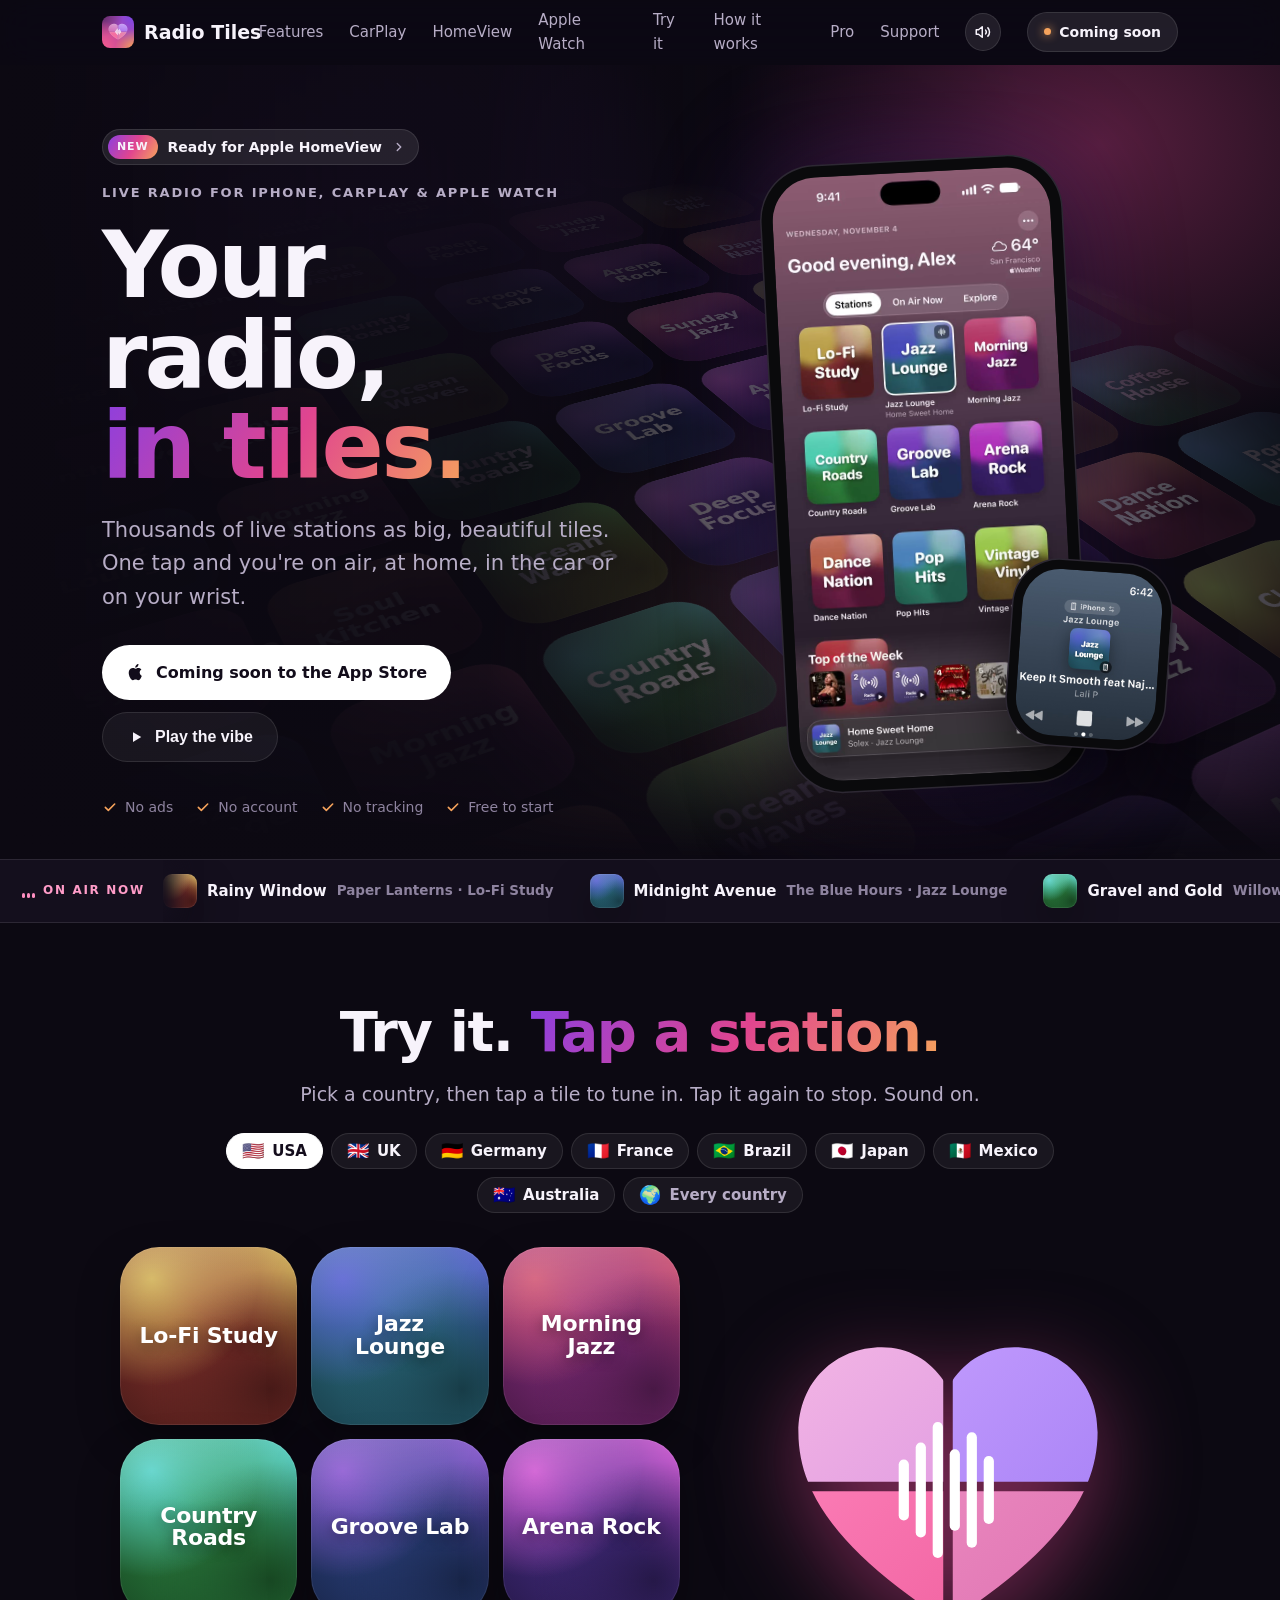
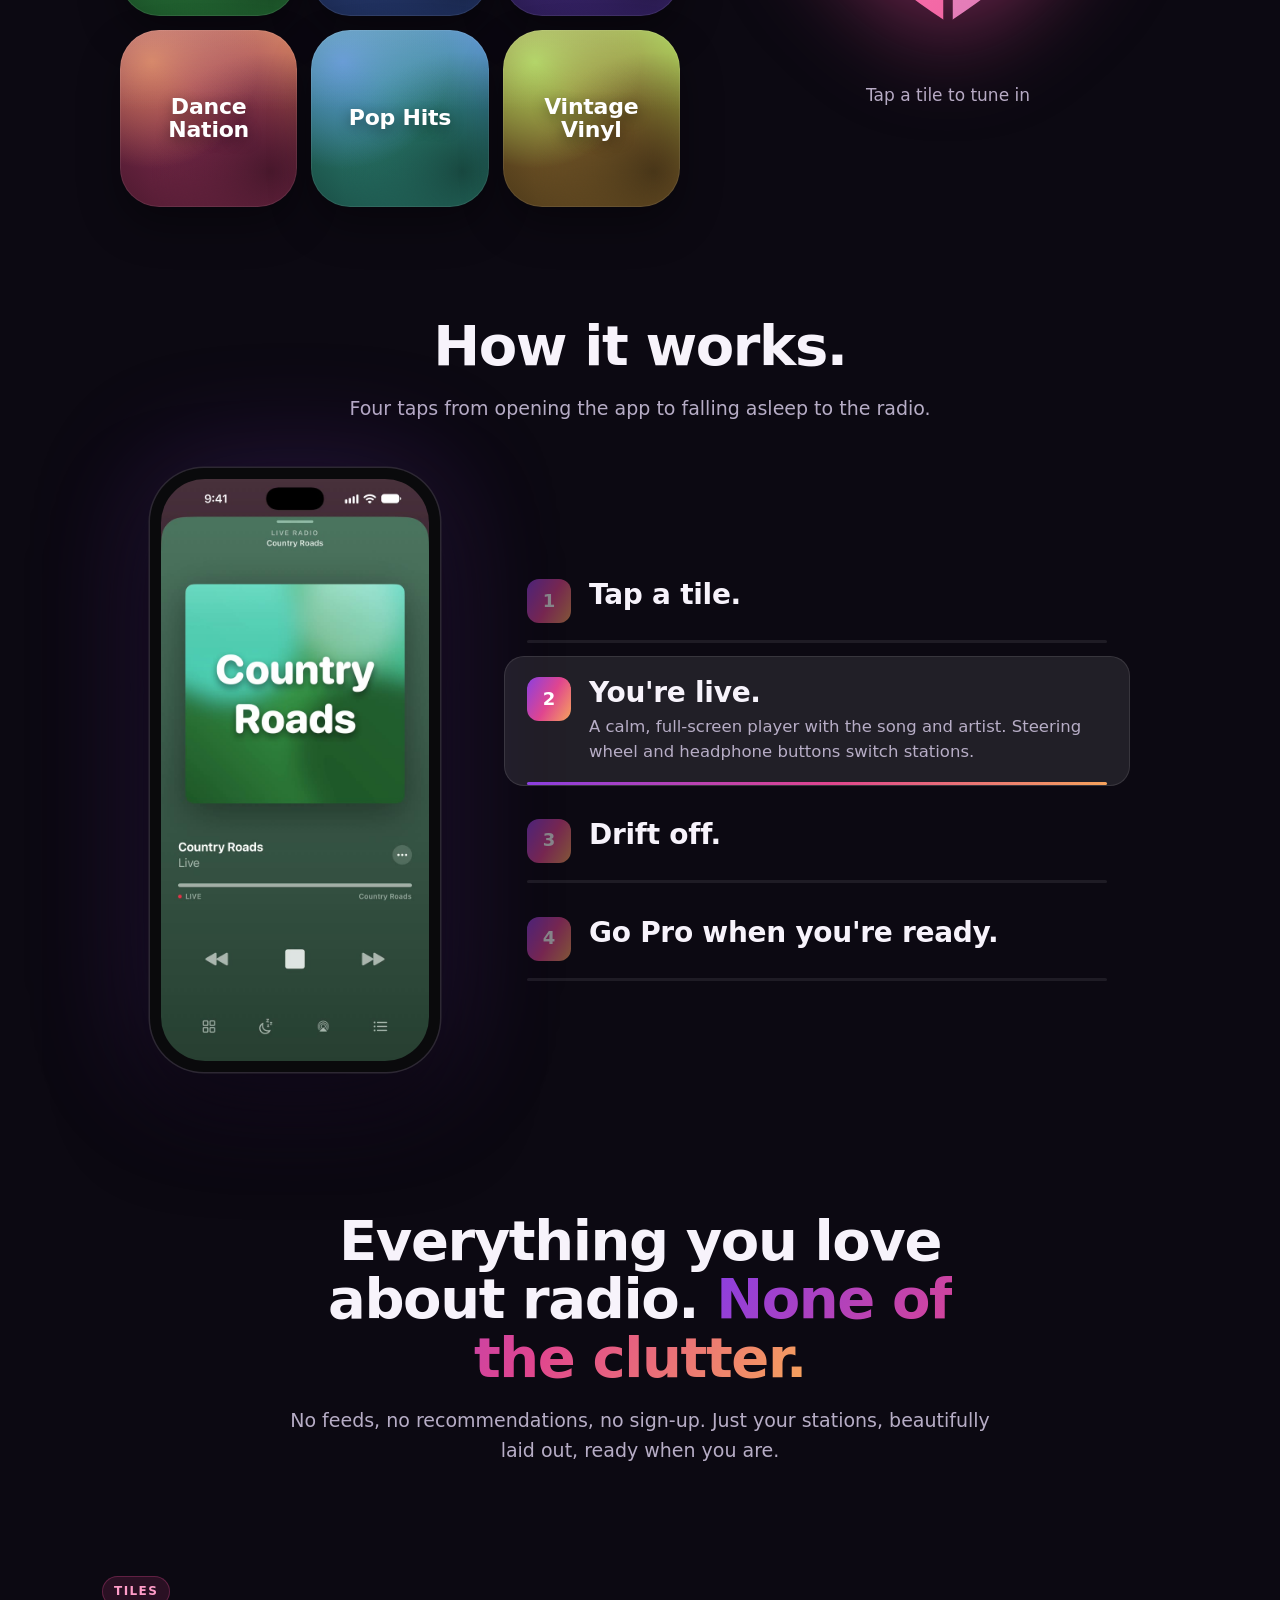
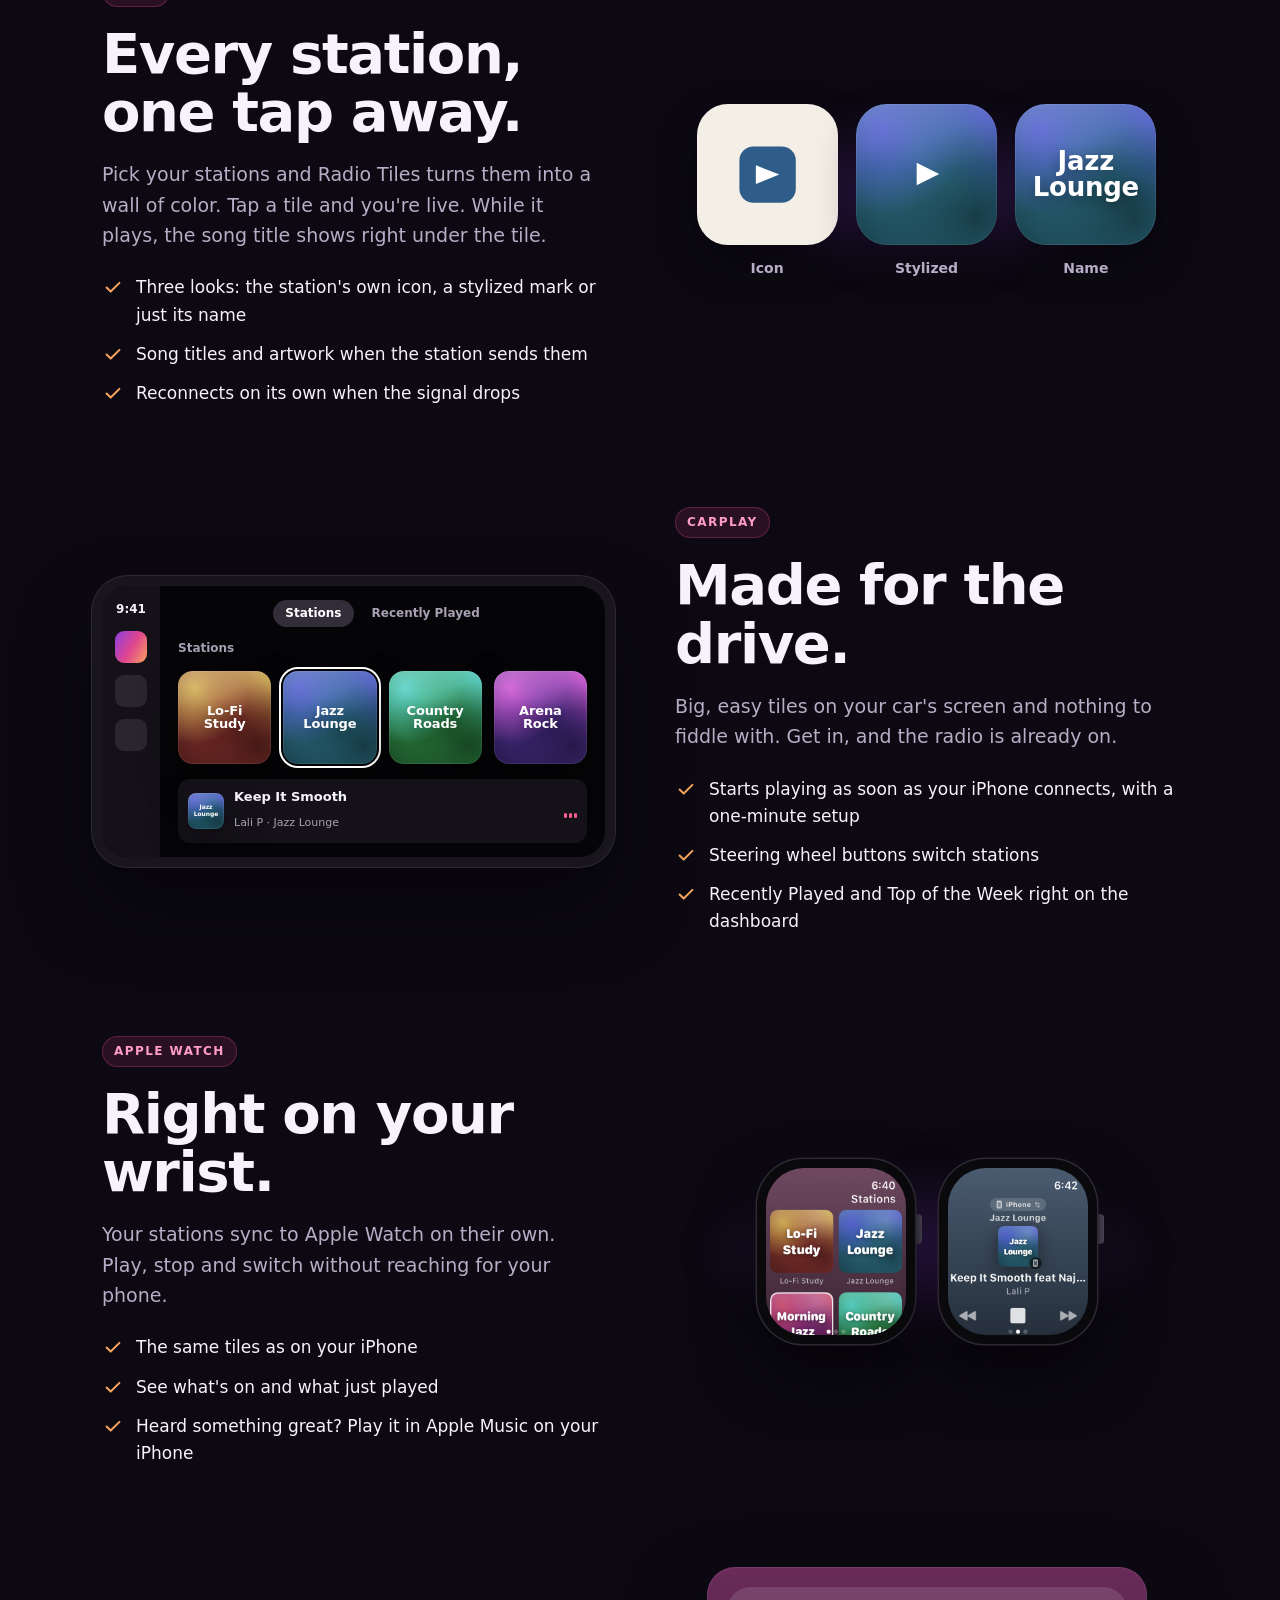
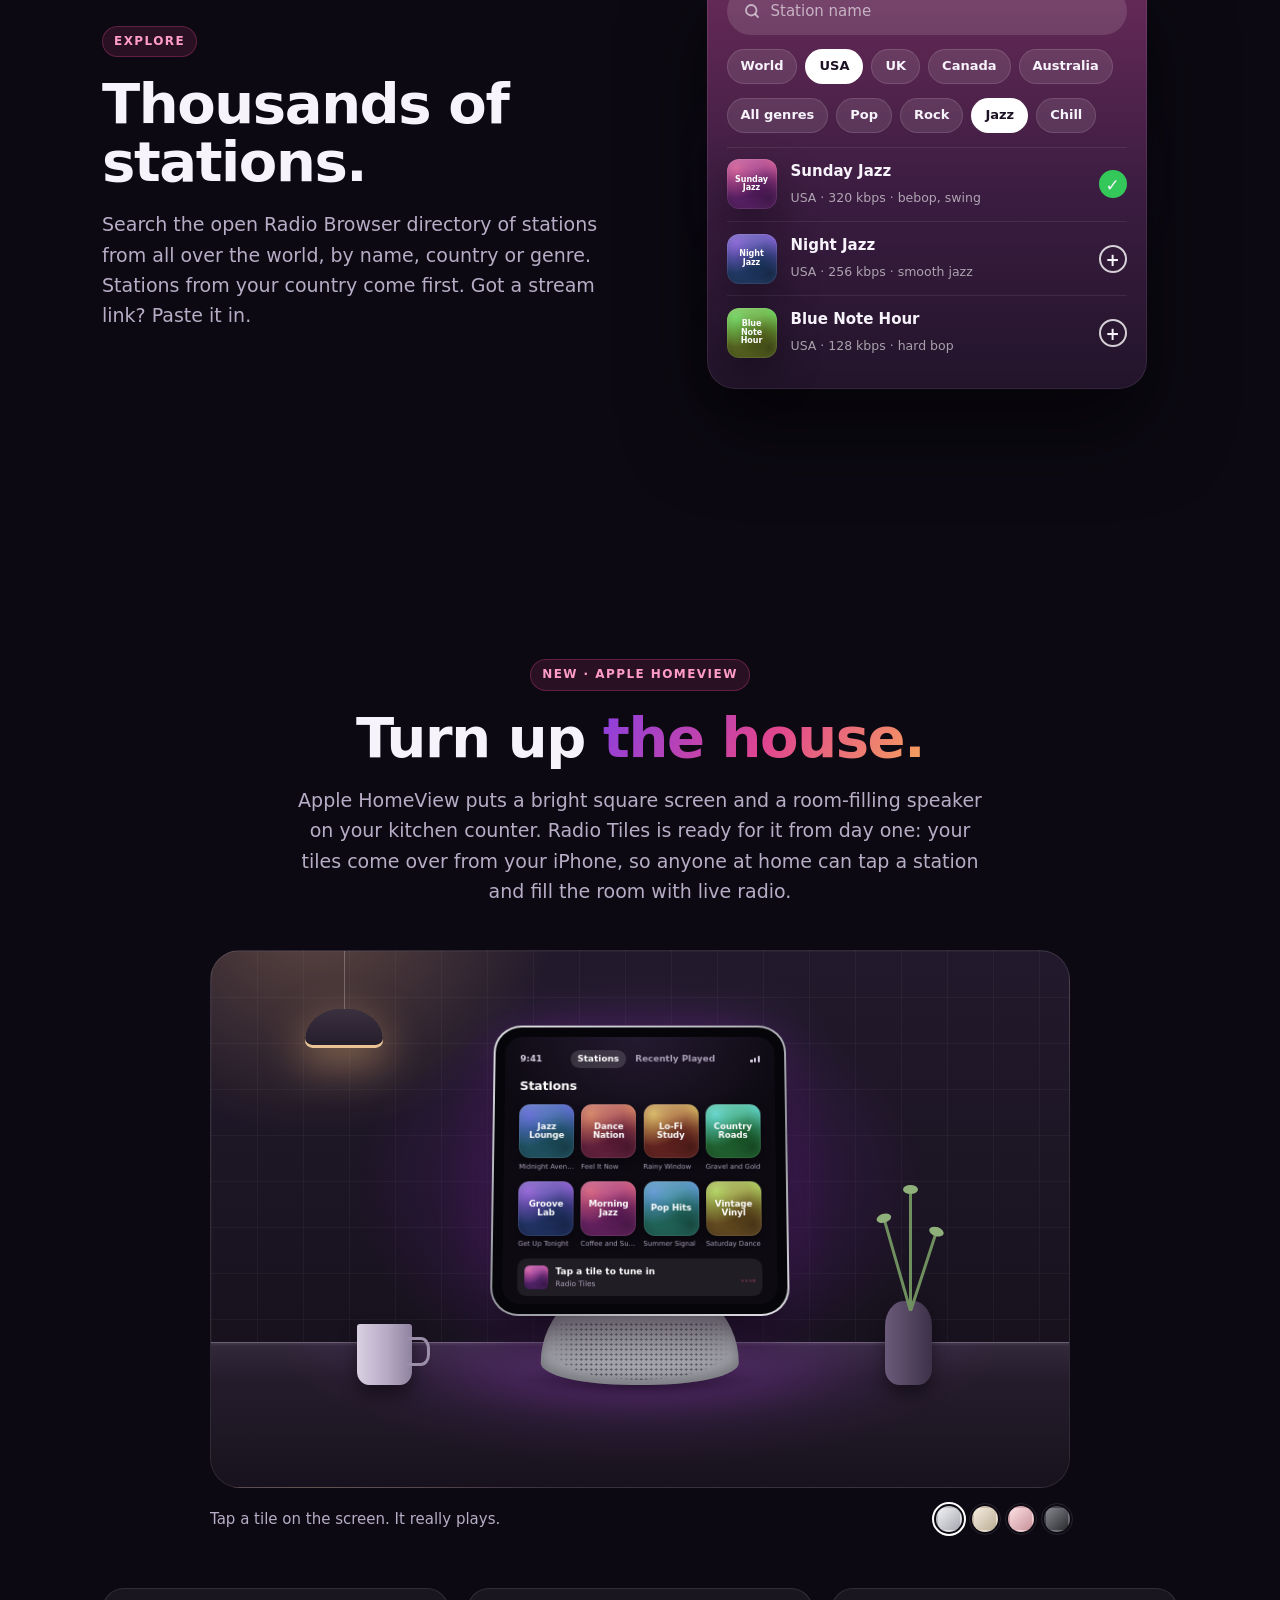
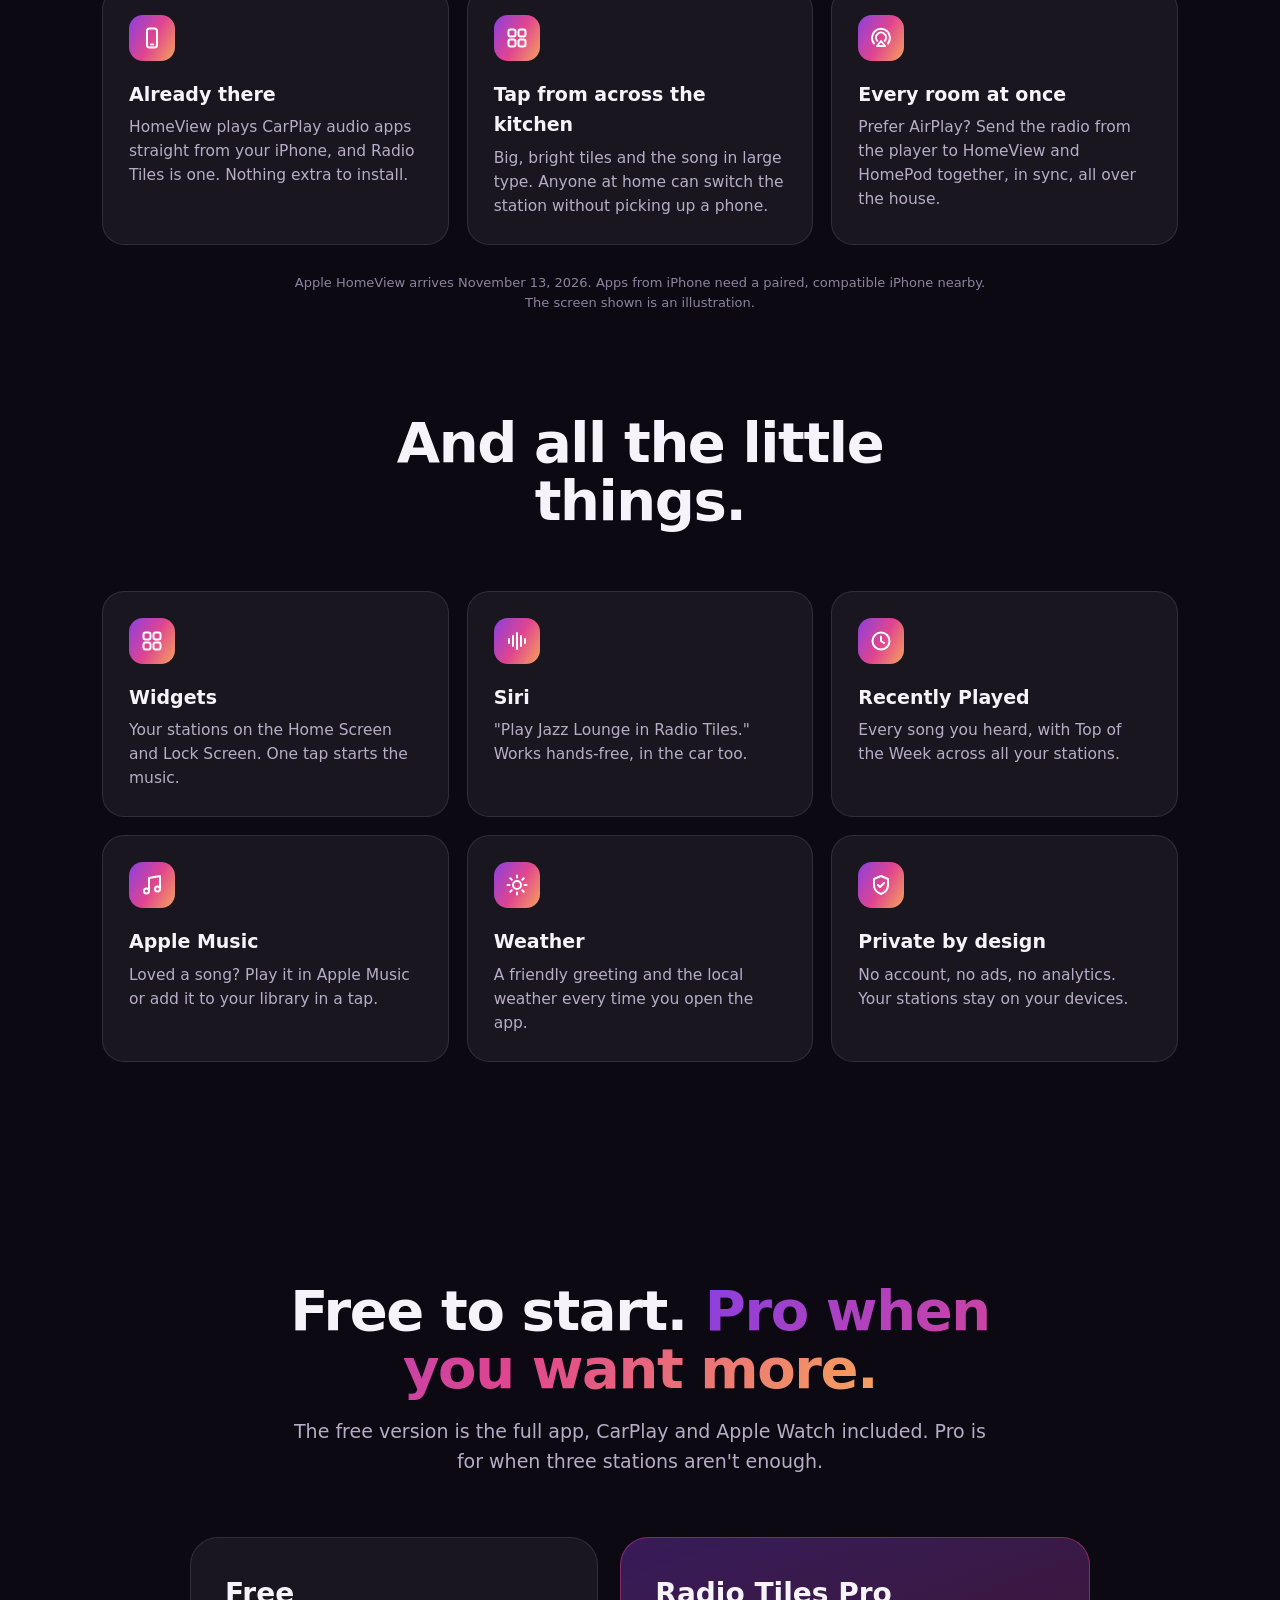
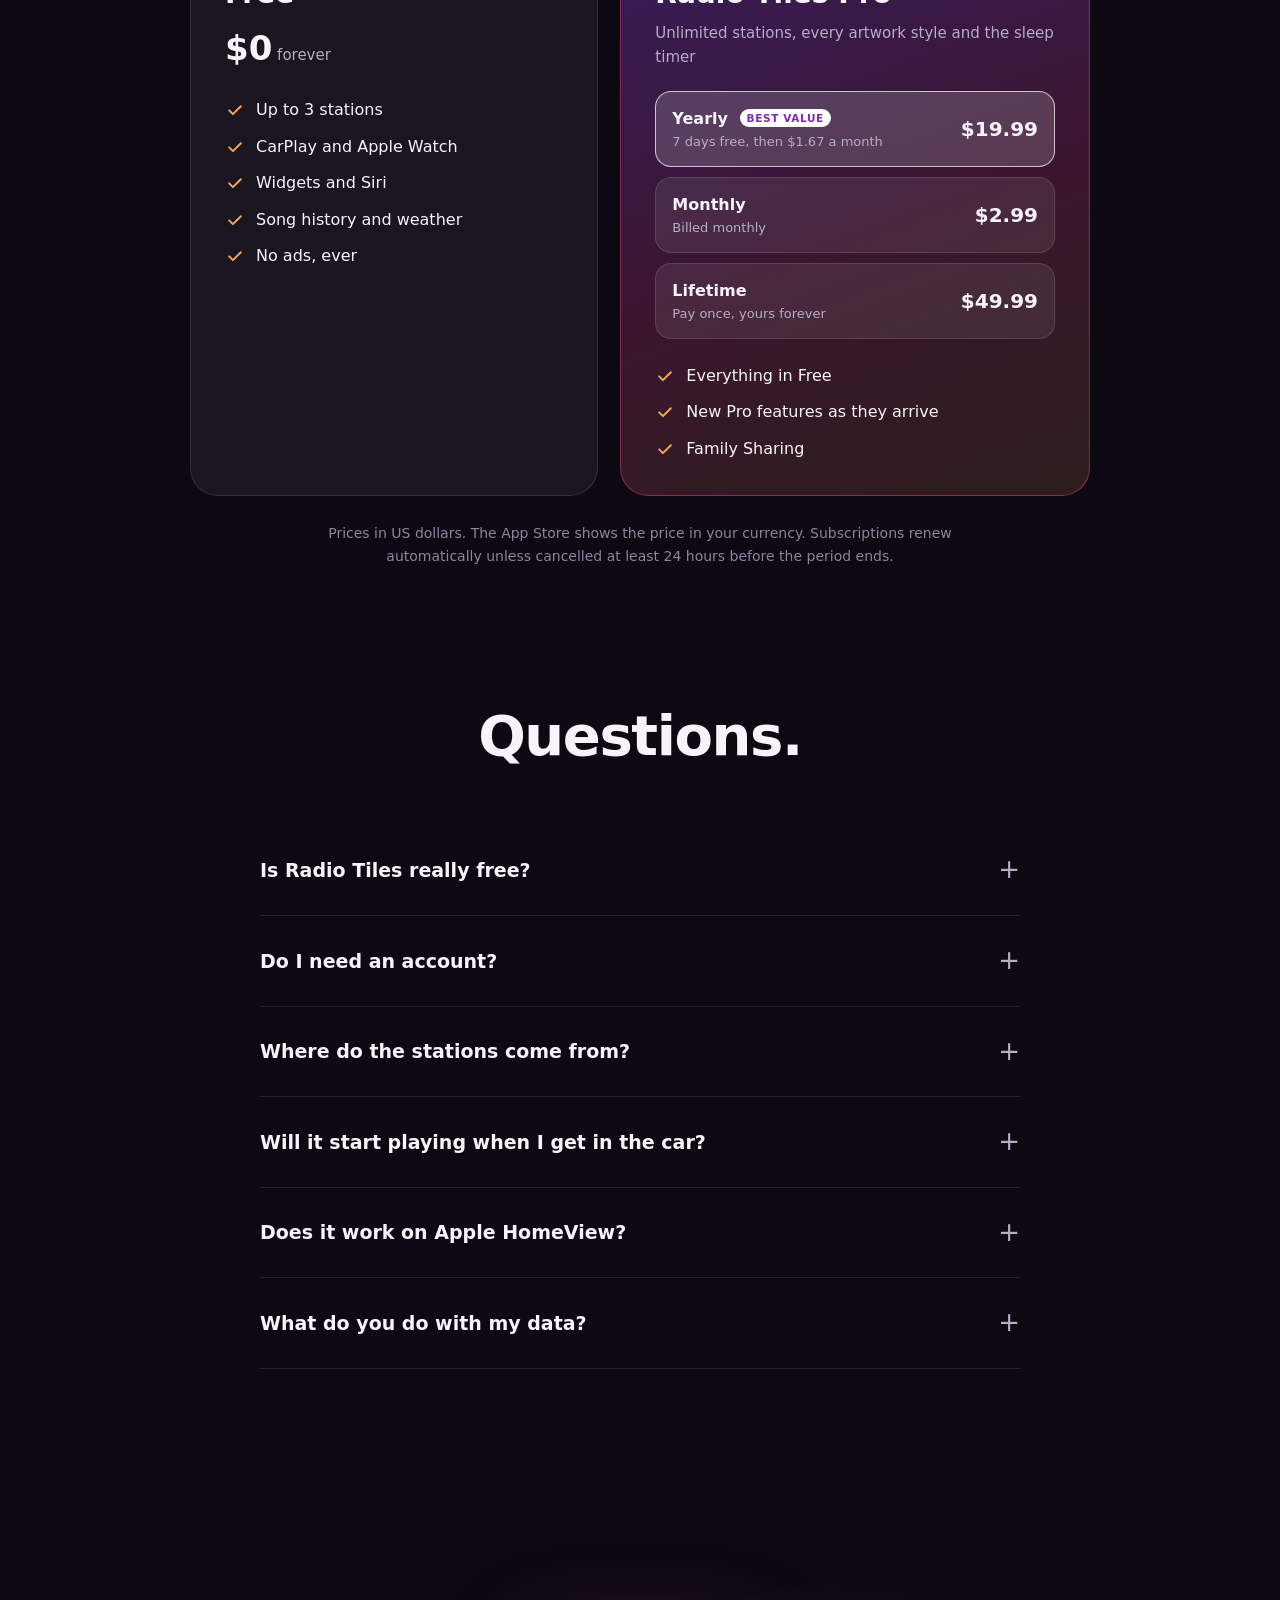
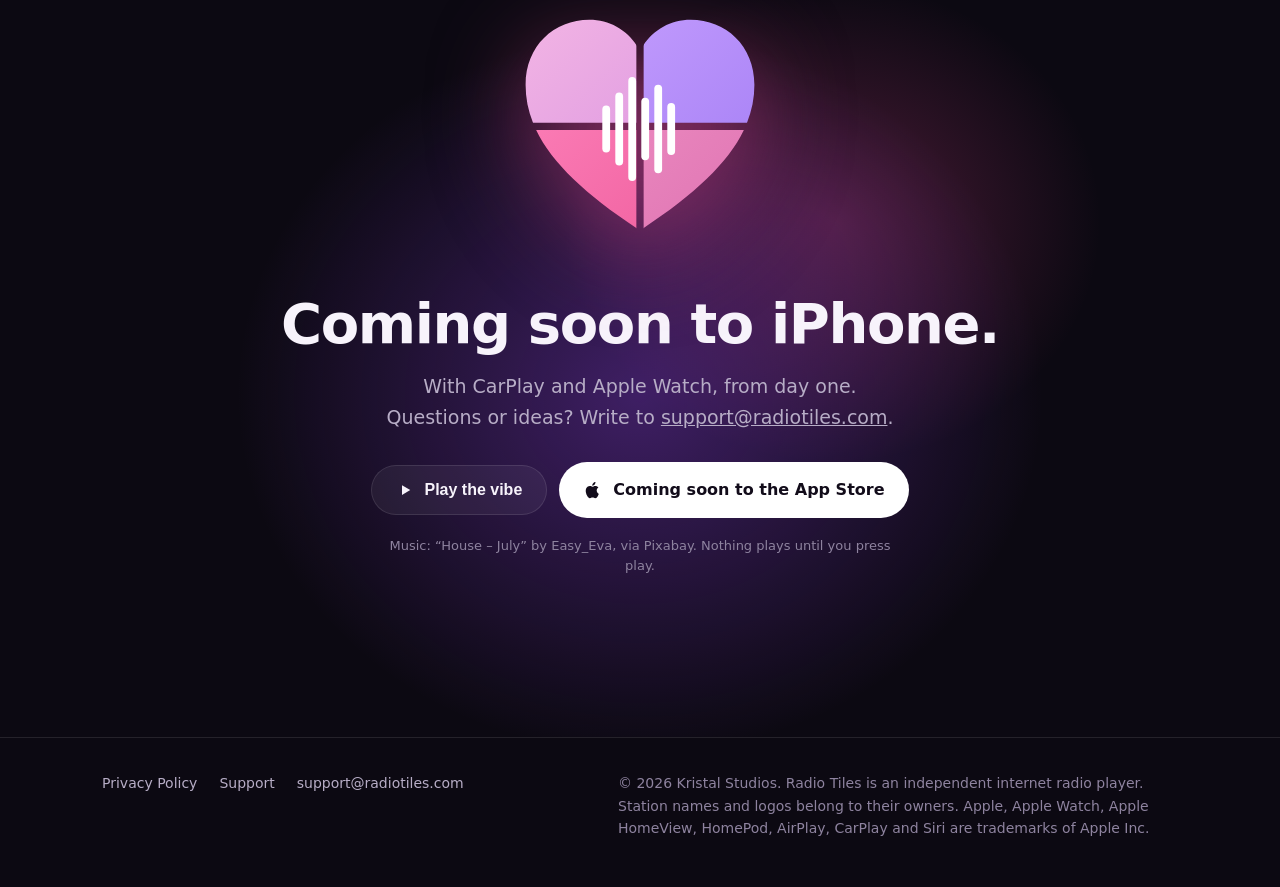
==== commit d5afb6d3: "Apple HomeView section: tiles on a drawn HomeView that really play, New badge in the hero, FAQ answe" ====
--- a/index.html
+++ b/index.html
@@ -4,7 +4,7 @@
   <meta charset="utf-8">
   <meta name="viewport" content="width=device-width, initial-scale=1, viewport-fit=cover">
   <title>Radio Tiles — Live radio for iPhone, CarPlay and Apple Watch</title>
-  <meta name="description" content="Radio Tiles turns thousands of live radio stations into big, beautiful tiles. One tap to play on iPhone, in CarPlay and on Apple Watch. No ads, no account.">
+  <meta name="description" content="Radio Tiles turns thousands of live radio stations into big, beautiful tiles. One tap to play on iPhone, in CarPlay, on Apple Watch and on Apple HomeView. No ads, no account.">
   <meta name="theme-color" content="#0c0912">
   <meta property="og:title" content="Radio Tiles">
   <meta property="og:description" content="Your radio, in tiles. Live stations on iPhone, CarPlay and Apple Watch. No ads, no account.">
@@ -13,7 +13,7 @@
   <meta name="twitter:card" content="summary">
   <link rel="icon" href="icon.png">
   <link rel="apple-touch-icon" href="icon.png">
-  <link rel="stylesheet" href="style.css?v=9">
+  <link rel="stylesheet" href="style.css?v=10">
 </head>
 <body>
   <header class="nav">
@@ -22,6 +22,7 @@
       <nav class="nav-links" aria-label="Main">
         <a href="#features">Features</a>
         <a href="#carplay">CarPlay</a>
+        <a href="#homeview">HomeView</a>
         <a href="#watch">Apple Watch</a>
         <a href="#try">Try it</a>
         <a href="#how">How it works</a>
@@ -41,6 +42,7 @@
       <div class="tile-floor" aria-hidden="true"></div>
       <div class="wrap hero-grid">
         <div class="hero-copy">
+          <a class="hv-badge" href="#homeview"><b>New</b>Ready for Apple HomeView<svg viewBox="0 0 24 24" fill="none" stroke="currentColor" stroke-width="2.4" stroke-linecap="round" stroke-linejoin="round" aria-hidden="true"><path d="M9 6l6 6-6 6"/></svg></a>
           <p class="eyebrow">Live radio for iPhone, CarPlay &amp; Apple Watch</p>
           <h1>Your radio,<br><span class="grad-text">in tiles.</span></h1>
           <p class="lead">Thousands of live stations as big, beautiful tiles. One tap and you're on air, at home, in the car or on your wrist.</p>
@@ -275,6 +277,94 @@
       </div>
     </section>
 
+    <section class="homeview" id="homeview">
+      <div class="wrap">
+        <div class="section-head reveal">
+          <span class="tag">New · Apple HomeView</span>
+          <h2>Turn up <span class="grad-text">the house.</span></h2>
+          <p>Apple HomeView puts a bright square screen and a room-filling speaker on your kitchen counter. Radio Tiles is ready for it from day one: your tiles come over from your iPhone, so anyone at home can tap a station and fill the room with live radio.</p>
+        </div>
+
+        <div class="hv-stage reveal">
+          <div class="hv-room" style="--glow:280">
+            <div class="hv-lamp" aria-hidden="true"></div>
+            <div class="hv-counter" aria-hidden="true"></div>
+            <div class="hv-glow" aria-hidden="true"></div>
+            <div class="hv-mug" aria-hidden="true"><i></i></div>
+            <div class="hv-vase" aria-hidden="true"><i></i><i></i><i></i></div>
+            <div class="hv" data-finish="silver">
+              <div class="hv-screen">
+                <div class="hv-display" role="group" aria-label="Radio Tiles on Apple HomeView (illustration). Tap a tile to play it.">
+                  <div class="hv-view hv-stations">
+                    <div class="hv-top"><span>9:41</span><span class="hv-tabs"><span class="on">Stations</span><span>Recently Played</span></span><span class="hv-wifi" aria-hidden="true"><i></i><i></i><i></i></span></div>
+                    <div class="hv-h">Stations</div>
+                    <div class="hv-tiles">
+                      <button class="hv-tile" type="button" data-genre="1" aria-pressed="false"><i class="tile" style="--h:194"></i><small></small></button>
+                      <button class="hv-tile" type="button" data-genre="6" aria-pressed="false"><i class="tile" style="--h:335"></i><small></small></button>
+                      <button class="hv-tile" type="button" data-genre="0" aria-pressed="false"><i class="tile" style="--h:3"></i><small></small></button>
+                      <button class="hv-tile" type="button" data-genre="3" aria-pressed="false"><i class="tile" style="--h:134"></i><small></small></button>
+                      <button class="hv-tile" type="button" data-genre="4" aria-pressed="false"><i class="tile" style="--h:224"></i><small></small></button>
+                      <button class="hv-tile" type="button" data-genre="2" aria-pressed="false"><i class="tile" style="--h:304"></i><small></small></button>
+                      <button class="hv-tile" type="button" data-genre="7" aria-pressed="false"><i class="tile" style="--h:170"></i><small></small></button>
+                      <button class="hv-tile" type="button" data-genre="8" aria-pressed="false"><i class="tile" style="--h:37"></i><small></small></button>
+                    </div>
+                    <button class="hv-bar" type="button"><i class="tile" style="--h:280"></i><span><b>Tap a tile to tune in</b><small>Radio Tiles</small></span><span class="hv-eq" aria-hidden="true"><i></i><i></i><i></i><i></i></span></button>
+                  </div>
+                  <div class="hv-view hv-np" aria-hidden="true">
+                    <button class="hv-back" type="button" tabindex="-1"><svg viewBox="0 0 24 24" fill="none" stroke="currentColor" stroke-width="2.6" stroke-linecap="round" stroke-linejoin="round" aria-hidden="true"><path d="M15 5l-7 7 7 7"/></svg>Stations</button>
+                    <i class="tile hv-art" style="--h:194" data-beat></i>
+                    <div class="hv-meta">
+                      <span class="hv-live"><i></i>Live</span>
+                      <b class="hv-song">Midnight Avenue</b>
+                      <span class="hv-artist">The Blue Hours</span>
+                      <span class="hv-station">Jazz Lounge</span>
+                      <span class="hv-eq big" aria-hidden="true"><i></i><i></i><i></i><i></i><i></i></span>
+                    </div>
+                    <div class="hv-ctrl">
+                      <button class="hv-like" type="button" tabindex="-1" aria-label="Like"><svg viewBox="0 0 24 24" fill="none" stroke="currentColor" stroke-width="2.2" stroke-linejoin="round" aria-hidden="true"><path d="M12 20s-7-4.4-7-10a4 4 0 0 1 7-2.6A4 4 0 0 1 19 10c0 5.6-7 10-7 10z"/></svg></button>
+                      <button class="hv-prev" type="button" tabindex="-1" aria-label="Previous station"><svg viewBox="0 0 24 24" fill="currentColor" aria-hidden="true"><path d="M11.5 12L20 6v12zM3 12l8.5-6v12z"/></svg></button>
+                      <button class="hv-play" type="button" tabindex="-1" aria-label="Play or stop"><svg class="i-play" viewBox="0 0 24 24" fill="currentColor" aria-hidden="true"><path d="M8 5.5v13l11-6.5z"/></svg><svg class="i-stop" viewBox="0 0 24 24" fill="currentColor" aria-hidden="true"><rect x="6.5" y="6.5" width="11" height="11" rx="2"/></svg></button>
+                      <button class="hv-next" type="button" tabindex="-1" aria-label="Next station"><svg viewBox="0 0 24 24" fill="currentColor" aria-hidden="true"><path d="M12.5 12L4 18V6zM21 12l-8.5 6V6z"/></svg></button>
+                      <button class="hv-music" type="button" tabindex="-1" aria-label="Apple Music"><svg viewBox="0 0 24 24" fill="none" stroke="currentColor" stroke-width="2.2" stroke-linecap="round" stroke-linejoin="round" aria-hidden="true"><path d="M9 18V5l11-2v13"/><circle cx="6.5" cy="18" r="2.5"/><circle cx="17.5" cy="16" r="2.5"/></svg></button>
+                    </div>
+                  </div>
+                </div>
+              </div>
+              <div class="hv-base" aria-hidden="true"></div>
+            </div>
+          </div>
+          <div class="hv-under">
+            <p class="hv-hint">Tap a tile on the screen. It really plays.</p>
+            <div class="hv-finish" role="group" aria-label="HomeView finish">
+              <button type="button" data-finish="silver" class="on" aria-pressed="true" aria-label="Silver"></button>
+              <button type="button" data-finish="starlight" aria-pressed="false" aria-label="Starlight"></button>
+              <button type="button" data-finish="pink" aria-pressed="false" aria-label="Pink"></button>
+              <button type="button" data-finish="gray" aria-pressed="false" aria-label="Space Gray"></button>
+            </div>
+          </div>
+        </div>
+
+        <div class="grid-3 hv-cards">
+          <div class="card reveal">
+            <div class="ico"><svg viewBox="0 0 24 24" fill="none" stroke-width="2" stroke-linecap="round" stroke-linejoin="round" aria-hidden="true"><rect x="7" y="2.5" width="10" height="19" rx="2.5"/><path d="M11 18.5h2"/></svg></div>
+            <h3>Already there</h3>
+            <p>HomeView plays CarPlay audio apps straight from your iPhone, and Radio Tiles is one. Nothing extra to install.</p>
+          </div>
+          <div class="card reveal">
+            <div class="ico"><svg viewBox="0 0 24 24" fill="none" stroke-width="2" stroke-linejoin="round" aria-hidden="true"><rect x="3.5" y="3.5" width="7" height="7" rx="2"/><rect x="13.5" y="3.5" width="7" height="7" rx="2"/><rect x="3.5" y="13.5" width="7" height="7" rx="2"/><rect x="13.5" y="13.5" width="7" height="7" rx="2"/></svg></div>
+            <h3>Tap from across the kitchen</h3>
+            <p>Big, bright tiles and the song in large type. Anyone at home can switch the station without picking up a phone.</p>
+          </div>
+          <div class="card reveal">
+            <div class="ico"><svg viewBox="0 0 24 24" fill="none" stroke-width="2" stroke-linecap="round" stroke-linejoin="round" aria-hidden="true"><path d="M5 17.5a9 9 0 1 1 14 0"/><path d="M8.2 14.8a5 5 0 1 1 7.6 0"/><path d="M12 15l4 5H8z"/></svg></div>
+            <h3>Every room at once</h3>
+            <p>Prefer AirPlay? Send the radio from the player to HomeView and HomePod together, in sync, all over the house.</p>
+          </div>
+        </div>
+        <p class="hv-note">Apple HomeView arrives November 13, 2026. Apps from iPhone need a paired, compatible iPhone nearby. The screen shown is an illustration.</p>
+      </div>
+    </section>
+
     <section style="padding-top: 20px">
       <div class="wrap">
         <div class="section-head reveal">
@@ -371,6 +461,10 @@
           <details>
             <summary>Will it start playing when I get in the car?</summary>
             <p>Yes. Radio Tiles walks you through a one-minute Shortcuts setup, and from then on the radio starts as soon as your iPhone connects to CarPlay or your car's Bluetooth.</p>
+          </details>
+          <details>
+            <summary>Does it work on Apple HomeView?</summary>
+            <p>Yes, from day one. HomeView plays CarPlay audio apps from your paired iPhone, and Radio Tiles is one, so your stations show up on HomeView with nothing extra to install. Your iPhone needs to be nearby. You can also AirPlay the radio to HomeView right from the player.</p>
           </details>
           <details>
             <summary>What do you do with my data?</summary>
@@ -439,7 +533,7 @@
   <footer>
     <div class="wrap">
       <nav aria-label="Footer"><a href="privacy/">Privacy Policy</a><a href="support/">Support</a><a href="mailto:support@radiotiles.com">support@radiotiles.com</a></nav>
-      <p>© 2026 Kristal Studios. Radio Tiles is an independent internet radio player. Station names and logos belong to their owners. Apple, Apple Watch, CarPlay and Siri are trademarks of Apple Inc.</p>
+      <p>© 2026 Kristal Studios. Radio Tiles is an independent internet radio player. Station names and logos belong to their owners. Apple, Apple Watch, Apple HomeView, HomePod, AirPlay, CarPlay and Siri are trademarks of Apple Inc.</p>
     </div>
   </footer>
 
@@ -520,6 +614,7 @@
           t.classList.toggle("lit", on); t.setAttribute("aria-pressed", on ? "true" : "false");
         });
         caption();
+        hvSync();
       }
       // Tap a tile: it lights up and its station starts, with a burst of static when switching. Tap it again to stop.
       function tuneIn(g, name, el) {
@@ -557,9 +652,88 @@
           tryTiles.forEach(function (t) { t.querySelector(".try-name").textContent = COUNTRIES[cc][+t.dataset.genre]; });
           grid.classList.remove("switching");
           caption();
+          hvNames();
         }, 160);
       }
       chips.forEach(function (c) { c.addEventListener("click", function () { setCountry(c.dataset.cc); }); });
+
+      // Apple HomeView: the same tiles on the kitchen screen. Tap one and its station really plays;
+      // the Now Playing screen, the glow on the counter and the beat follow the music.
+      var hv = document.querySelector(".hv"), hvRoom = document.querySelector(".hv-room");
+      var hvTiles = hv ? Array.prototype.slice.call(hv.querySelectorAll(".hv-tile")) : [];
+      var HV_ORDER = hvTiles.map(function (t) { return +t.dataset.genre; });
+      var hvLast = HV_ORDER[0] || 1;
+      function hvNames() {
+        hvTiles.forEach(function (t) {
+          var g = +t.dataset.genre;
+          t.querySelector(".tile").textContent = COUNTRIES[country][g];
+          t.querySelector("small").textContent = GENRES[g].song[0];
+          t.setAttribute("aria-label", "Play " + COUNTRIES[country][g]);
+        });
+        hvSync();
+      }
+      function hvSync() {
+        if (!hv) return;
+        var music = window.RadioTilesMusic, on = !!(music && music.isPlaying());
+        var live = on && tunedGenre >= 0, theme = on && tunedGenre < 0;
+        if (live) hvLast = tunedGenre;
+        var g = hvLast, name = COUNTRIES[country][g], song = GENRES[g].song;
+        hv.classList.toggle("playing", live);
+        hvTiles.forEach(function (t) {
+          var is = live && +t.dataset.genre === tunedGenre;
+          t.classList.toggle("on", is); t.setAttribute("aria-pressed", is ? "true" : "false");
+        });
+        var art = hv.querySelector(".hv-art");
+        art.style.setProperty("--h", GENRES[g].hue); art.textContent = name;
+        hv.querySelector(".hv-song").textContent = song[0];
+        hv.querySelector(".hv-artist").textContent = song[1];
+        hv.querySelector(".hv-station").textContent = name;
+        var bar = hv.querySelector(".hv-bar");
+        bar.querySelector(".tile").style.setProperty("--h", live ? GENRES[g].hue : theme ? 335 : 280);
+        bar.querySelector("b").textContent = live ? song[0] : theme ? "House – July" : "Tap a tile to tune in";
+        bar.querySelector("small").textContent = live ? song[1] + " · " + name : theme ? "Easy_Eva · Radio Tiles demo" : "Radio Tiles";
+        bar.classList.toggle("live", on);
+        hvRoom.style.setProperty("--glow", on ? (live ? GENRES[g].hue : 335) : 280);
+        hvRoom.classList.toggle("on", on);
+        hv.style.setProperty("--beat", (60 / (live ? GENRES[g].bpm : 127)).toFixed(3) + "s");
+      }
+      function hvShow(np) {
+        hv.classList.toggle("np", np);
+        hv.querySelector(".hv-np").setAttribute("aria-hidden", np ? "false" : "true");
+        hv.querySelector(".hv-stations").setAttribute("aria-hidden", np ? "true" : "false");
+        hv.querySelectorAll(".hv-np button").forEach(function (b) { b.tabIndex = np ? 0 : -1; });
+        hv.querySelectorAll(".hv-stations button").forEach(function (b) { b.tabIndex = np ? -1 : 0; });
+      }
+      function hvTune(g) {
+        var music = window.RadioTilesMusic;
+        if (!(tunedGenre === g && music && music.isPlaying())) tuneIn(g, COUNTRIES[country][g], null);
+        hvShow(true);
+      }
+      if (hv) {
+        hvTiles.forEach(function (t) { t.addEventListener("click", function () { hvTune(+t.dataset.genre); }); });
+        hv.querySelector(".hv-bar").addEventListener("click", function () { hvShow(true); });
+        hv.querySelector(".hv-back").addEventListener("click", function () { hvShow(false); });
+        hv.querySelector(".hv-play").addEventListener("click", function () {
+          var music = window.RadioTilesMusic;
+          if (music && music.isPlaying() && tunedGenre >= 0) music.stop(); else tuneIn(hvLast, COUNTRIES[country][hvLast], null);
+        });
+        function hvStep(d) {
+          var i = HV_ORDER.indexOf(hvLast), n = HV_ORDER[(i + d + HV_ORDER.length) % HV_ORDER.length];
+          tuneIn(n, COUNTRIES[country][n], null);
+        }
+        hv.querySelector(".hv-next").addEventListener("click", function () { hvStep(1); });
+        hv.querySelector(".hv-prev").addEventListener("click", function () { hvStep(-1); });
+        hv.querySelector(".hv-like").addEventListener("click", function () {
+          var b = hv.querySelector(".hv-like"); b.classList.toggle("on"); b.setAttribute("aria-pressed", b.classList.contains("on") ? "true" : "false");
+        });
+        document.querySelectorAll(".hv-finish button").forEach(function (b) {
+          b.addEventListener("click", function () {
+            hv.dataset.finish = b.dataset.finish;
+            document.querySelectorAll(".hv-finish button").forEach(function (x) { var on = x === b; x.classList.toggle("on", on); x.setAttribute("aria-pressed", on ? "true" : "false"); });
+          });
+        });
+        hvShow(false);
+      }
       // Like the app: the visitor's own country comes first when we have it.
       try {
         var region = (Intl.DateTimeFormat().resolvedOptions().locale || navigator.language || "").split("-").pop().toUpperCase();
@@ -568,6 +742,7 @@
       document.addEventListener("radiotiles:music", function (e) {
         if (!e.detail.playing) { light(-1); toast.classList.remove("show"); }
         else if (window.RadioTilesMusic.nowPlaying() === "assets/theme.mp3" && tunedGenre !== 6) { light(-1); setPill("House – July", "Easy_Eva · Radio Tiles demo"); }
+        hvSync();
       });
 
       // Idea 2: the phone in "How it works" switches screens: on its own every few seconds, or when you pick a step.
@@ -600,6 +775,6 @@
       }
     })();
   </script>
-  <script src="beat.js?v=9" data-track="assets/theme.mp3" data-bpm="127" data-offset="0.1" defer></script>
+  <script src="beat.js?v=10" data-track="assets/theme.mp3" data-bpm="127" data-offset="0.1" defer></script>
 </body>
 </html>
--- a/style.css
+++ b/style.css
@@ -593,3 +593,200 @@
   .countries::-webkit-scrollbar { display: none; }
   .country { flex: none; }
 }
+
+/* ---------- Apple HomeView (illustration, drawn in CSS) ---------- */
+.hv-badge {
+  display: inline-flex; align-items: center; gap: 10px; margin: 0 0 18px; padding: 5px 12px 5px 5px;
+  border-radius: 999px; background: var(--surface-2); border: 1px solid var(--line);
+  font-size: 14px; font-weight: 600; color: var(--text); text-decoration: none; transition: background .2s;
+}
+.hv-badge:hover { background: rgba(255, 255, 255, .14); }
+.hv-badge b { padding: 3px 9px; border-radius: 999px; background: var(--grad); font-size: 11px; letter-spacing: .08em; text-transform: uppercase; }
+.hv-badge svg { width: 14px; height: 14px; color: var(--muted); }
+
+.homeview { position: relative; overflow: hidden; padding-bottom: 80px; }
+.homeview .section-head { margin-bottom: 44px; }
+.hv-stage { max-width: 860px; margin: 0 auto; }
+.hv-room {
+  --glow: 280;
+  position: relative; aspect-ratio: 16 / 10; border-radius: 30px; overflow: hidden; isolation: isolate;
+  border: 1px solid var(--line);
+  background:
+    radial-gradient(46% 52% at 50% 44%, hsl(var(--glow) 75% 50% / .30), transparent 72%),
+    radial-gradient(40% 60% at 12% -8%, rgba(246, 186, 120, .28), transparent 70%),
+    linear-gradient(rgba(255, 255, 255, .035) 1px, transparent 1px) 0 0 / 46px 46px,
+    linear-gradient(90deg, rgba(255, 255, 255, .035) 1px, transparent 1px) 0 0 / 46px 46px,
+    linear-gradient(180deg, #221a2c 0%, #18121f 70%);
+  transition: background .8s;
+}
+.hv-room.on { background:
+    radial-gradient(46% 52% at 50% 44%, hsl(var(--glow) 80% 55% / .48), transparent 72%),
+    radial-gradient(40% 60% at 12% -8%, rgba(246, 186, 120, .22), transparent 70%),
+    linear-gradient(rgba(255, 255, 255, .035) 1px, transparent 1px) 0 0 / 46px 46px,
+    linear-gradient(90deg, rgba(255, 255, 255, .035) 1px, transparent 1px) 0 0 / 46px 46px,
+    linear-gradient(180deg, #221a2c 0%, #18121f 70%); }
+/* Pendant lamp in the corner, the kitchen's warm light. */
+.hv-lamp { position: absolute; left: 11%; top: 0; width: 9%; height: 18%; z-index: 1; }
+.hv-lamp::before { content: ""; position: absolute; left: 50%; top: 0; width: 1.5px; height: 62%; background: rgba(255, 255, 255, .25); }
+.hv-lamp::after {
+  content: ""; position: absolute; left: 0; right: 0; bottom: 0; height: 40%; border-radius: 50% 50% 8px 8px / 90% 90% 8px 8px;
+  background: linear-gradient(180deg, #3a3040, #241c2b); box-shadow: 0 14px 40px 6px rgba(255, 196, 130, .35), inset 0 -3px 0 rgba(255, 214, 160, .9);
+}
+/* Stone counter with the screen's light spilling on it. */
+.hv-counter {
+  position: absolute; left: 0; right: 0; bottom: 0; height: 27%; z-index: 1;
+  background:
+    radial-gradient(60% 120% at 50% 0%, hsl(var(--glow) 70% 55% / .22), transparent 70%),
+    linear-gradient(180deg, #4a3f53 0, #31283a 3%, #241c2b 26%, #18121e 100%);
+  box-shadow: inset 0 1px 0 rgba(255, 255, 255, .18);
+  transition: background .8s;
+}
+.hv-glow {
+  position: absolute; left: 50%; bottom: 13%; width: 56%; height: 16%; translate: -50% 0; z-index: 1;
+  background: radial-gradient(closest-side, hsl(var(--glow) 90% 62% / .55), transparent); filter: blur(14px);
+  opacity: .5; transition: opacity .8s, background .8s;
+}
+.hv-room.on .hv-glow { opacity: 1; }
+/* A mug and a little vase so it reads as a kitchen. */
+.hv-mug { position: absolute; left: 17%; bottom: 19%; width: 6.4%; aspect-ratio: .9; z-index: 2; border-radius: 3px 3px 22% 22%;
+  background: linear-gradient(90deg, #d9d0e2 0%, #b6aac4 55%, #8f829f 100%); box-shadow: 0 10px 18px rgba(0, 0, 0, .45); }
+.hv-mug i { position: absolute; right: -34%; top: 22%; width: 42%; height: 46%; border: 3px solid #9b8eab; border-left: 0; border-radius: 0 40% 40% 0; }
+.hv-vase { position: absolute; right: 16%; bottom: 19%; width: 5.4%; aspect-ratio: .55; z-index: 2; border-radius: 40% 40% 30% 30% / 30% 30% 20% 20%;
+  background: linear-gradient(90deg, #6b5a7a, #3d3149); box-shadow: 0 10px 18px rgba(0, 0, 0, .45); }
+.hv-vase i { position: absolute; left: 50%; bottom: 88%; width: 3px; height: 120%; background: #6f8f5f; transform-origin: bottom; border-radius: 2px; }
+.hv-vase i::after { content: ""; position: absolute; top: 0; left: -6px; width: 15px; height: 9px; border-radius: 50%; background: #8fb07a; }
+.hv-vase i:nth-child(1) { transform: rotate(-16deg); }
+.hv-vase i:nth-child(2) { height: 150%; }
+.hv-vase i:nth-child(3) { transform: rotate(18deg); height: 105%; }
+
+/* The device: a square screen on a hinge, a speaker dome behind and below it. */
+.hv {
+  --frame: #e2e3e8; --frame-2: #8f9198; --base: #ececef; --base-2: #a3a5ac; --dots: rgba(20, 20, 26, .5);
+  position: absolute; left: 50%; bottom: 19%; width: 35%; translate: -50% 0; z-index: 3; padding-bottom: 8%;
+}
+.hv[data-finish="starlight"] { --frame: #f1e7d6; --frame-2: #b3a48b; --base: #f3eadb; --base-2: #bcae95; }
+.hv[data-finish="pink"] { --frame: #f6d7da; --frame-2: #c4919a; --base: #f8dadd; --base-2: #c8939b; }
+.hv[data-finish="gray"] { --frame: #7a7c82; --frame-2: #2c2d31; --base: #64666c; --base-2: #2a2b2f; --dots: rgba(0, 0, 0, .6); }
+.hv::after { /* contact shadow on the counter */
+  content: ""; position: absolute; left: 50%; bottom: -3%; width: 80%; height: 9%; translate: -50% 0; z-index: 0;
+  background: radial-gradient(closest-side, rgba(0, 0, 0, .7), transparent); filter: blur(4px);
+}
+.hv-screen {
+  position: relative; z-index: 2; aspect-ratio: 1; border-radius: 9.5%; padding: 3.4%;
+  border: 2px solid transparent;
+  background: linear-gradient(#060509, #060509) padding-box, linear-gradient(150deg, var(--frame), var(--frame-2) 60%, var(--frame)) border-box;
+  box-shadow: 0 28px 50px -12px rgba(0, 0, 0, .7), 0 0 60px -10px hsl(var(--glow, 280) 80% 60% / .35);
+  transform: perspective(900px) rotateX(5deg); transform-origin: bottom;
+  transition: border-color .4s;
+}
+.hv-base {
+  position: absolute; left: 50%; bottom: 0; width: 66%; height: 30%; translate: -50% 0; z-index: 1;
+  border-radius: 50% 50% 46% 46% / 80% 80% 20% 20%;
+  background: radial-gradient(120% 120% at 50% 0%, var(--base) 0%, var(--base-2) 80%);
+  box-shadow: inset 0 -6px 12px rgba(0, 0, 0, .25);
+  transition: background .4s;
+}
+.hv-base::after { /* speaker perforations around the bottom */
+  content: ""; position: absolute; left: 4%; right: 4%; bottom: 5%; height: 52%; border-radius: 0 0 50% 50% / 0 0 60% 60%;
+  background-image: radial-gradient(circle, var(--dots) .9px, transparent 1.4px); background-size: 5px 5px;
+  -webkit-mask-image: linear-gradient(90deg, transparent, #000 18%, #000 82%, transparent);
+  mask-image: linear-gradient(90deg, transparent, #000 18%, #000 82%, transparent);
+}
+
+/* What's on the screen (sizes in cqw so it scales with the device). */
+.hv-display {
+  position: relative; width: 100%; height: 100%; border-radius: 6.5%; overflow: hidden; container-type: inline-size;
+  background: radial-gradient(80% 60% at 50% 0%, #241a30, #0d0a12 70%); color: #fff;
+  font-family: system-ui, -apple-system, "SF Pro Text", sans-serif;
+}
+.hv-display i { font-style: normal; }
+.hv-display button { font: inherit; color: inherit; background: none; border: 0; padding: 0; cursor: pointer; -webkit-tap-highlight-color: transparent; }
+.hv-view { position: absolute; inset: 0; padding: 5cqw 5.5cqw; transition: opacity .35s ease, transform .35s ease; }
+.hv-stations { display: flex; flex-direction: column; gap: 3.2cqw; }
+.hv-np { opacity: 0; transform: scale(1.04); pointer-events: none; }
+.hv.np .hv-np { opacity: 1; transform: none; pointer-events: auto; }
+.hv.np .hv-stations { opacity: 0; transform: scale(.97); pointer-events: none; }
+.hv-top { display: flex; align-items: center; justify-content: space-between; font-size: 3.3cqw; font-weight: 600; color: #d6cde2; }
+.hv-tabs { display: flex; gap: .8cqw; }
+.hv-tabs span { padding: .9cqw 2.6cqw; border-radius: 99px; color: #a99fb6; }
+.hv-tabs span.on { background: rgba(255, 255, 255, .14); color: #fff; }
+.hv-wifi { display: flex; align-items: flex-end; gap: .5cqw; height: 2.6cqw; }
+.hv-wifi i { width: .8cqw; background: #d6cde2; border-radius: 1px; }
+.hv-wifi i:nth-child(1) { height: 40%; } .hv-wifi i:nth-child(2) { height: 70%; } .hv-wifi i:nth-child(3) { height: 100%; }
+.hv-h { font-size: 4.6cqw; font-weight: 800; letter-spacing: -.01em; font-family: var(--round); }
+.hv-tiles { display: grid; grid-template-columns: repeat(4, 1fr); gap: 3.4cqw 2.6cqw; }
+.hv-tile { display: grid; gap: 1.2cqw; text-align: left; min-width: 0; }
+.hv-tile .tile { width: 100%; font-size: 3.2cqw; padding: 9%; border-radius: 20%; box-shadow: inset 0 0 0 1px rgba(255, 255, 255, .08), 0 1.6cqw 3cqw rgba(0, 0, 0, .4); transition: box-shadow .25s, transform .2s, filter .2s; }
+.hv-tile:hover .tile { filter: brightness(1.15); }
+.hv-tile:active .tile { transform: scale(.95); }
+.hv-tile.on .tile { box-shadow: 0 0 0 .7cqw #fff, 0 0 5cqw hsl(var(--h) 85% 60% / .9); }
+.hv-tile small { font-size: 2.5cqw; color: #a99fb6; white-space: nowrap; overflow: hidden; text-overflow: ellipsis; }
+.hv-tile.on small { color: #fff; }
+.hv-tile.on small::before { content: ""; display: inline-block; width: 1.2cqw; height: 1.2cqw; margin-right: .8cqw; border-radius: 50%; background: #ff5f8f; vertical-align: middle; }
+.hv-display .hv-bar {
+  margin-top: auto; display: flex; align-items: center; gap: 2.6cqw; width: 100%; text-align: left;
+  padding: 2cqw 2.6cqw; border-radius: 3.4cqw; background: rgba(255, 255, 255, .08);
+}
+.hv-bar .tile { width: 8.6cqw; flex: none; border-radius: 22%; padding: 0; box-shadow: none; }
+.hv-bar span:not(.hv-eq) { min-width: 0; display: grid; }
+.hv-bar b { font-size: 3.3cqw; white-space: nowrap; overflow: hidden; text-overflow: ellipsis; }
+.hv-bar small { font-size: 2.7cqw; color: #a99fb6; white-space: nowrap; overflow: hidden; text-overflow: ellipsis; }
+.hv-eq { margin-left: auto; display: flex; align-items: flex-end; gap: .6cqw; height: 3.6cqw; flex: none; }
+.hv-eq i { width: .8cqw; height: 30%; background: #ff5f8f; border-radius: 1px; }
+.hv-bar:not(.live) .hv-eq { opacity: .25; }
+.hv-bar.live .hv-eq i, .hv.playing .hv-eq.big i { animation: eq var(--beat, .5s) ease-in-out infinite; }
+.hv-eq i:nth-child(2) { animation-delay: -.2s !important; } .hv-eq i:nth-child(3) { animation-delay: -.35s !important; }
+.hv-eq i:nth-child(4) { animation-delay: -.1s !important; } .hv-eq i:nth-child(5) { animation-delay: -.28s !important; }
+
+/* Now Playing, CarPlay style: artwork left, the song right, controls along the bottom. */
+.hv-np { display: grid; grid-template-columns: 46cqw 1fr; grid-template-rows: auto 1fr auto; gap: 4cqw 5cqw; align-items: center; }
+.hv-display .hv-back { grid-column: 1 / -1; justify-self: start; display: inline-flex; align-items: center; gap: .8cqw; font-size: 3.4cqw; font-weight: 600; color: #ff9cc8; }
+.hv-back svg { width: 3.6cqw; height: 3.6cqw; }
+.hv-art { width: 100%; font-size: 6cqw; padding: 10%; border-radius: 16%; box-shadow: 0 3cqw 6cqw rgba(0, 0, 0, .5), 0 0 8cqw hsl(var(--h) 85% 60% / .45); }
+.hv-art.kick { animation: hvkick .42s ease-out; }
+@keyframes hvkick { 0% { transform: scale(1.05); } 100% { transform: scale(1); } }
+.hv-meta { display: grid; gap: 1.2cqw; min-width: 0; align-content: center; }
+.hv-live { justify-self: start; display: inline-flex; align-items: center; gap: 1cqw; padding: .6cqw 2cqw; border-radius: 99px; background: rgba(255, 95, 143, .16); color: #ff9cc8; font-size: 2.6cqw; font-weight: 800; letter-spacing: .1em; text-transform: uppercase; }
+.hv-live i { width: 1.4cqw; height: 1.4cqw; border-radius: 50%; background: #ff5f8f; }
+.hv.playing .hv-live i { animation: blink 1.4s ease-in-out infinite; }
+@keyframes blink { 50% { opacity: .25; } }
+.hv-song { font-family: var(--round); font-size: 6cqw; font-weight: 900; line-height: 1.05; letter-spacing: -.015em; margin-top: 1cqw; }
+.hv-artist { font-size: 3.8cqw; color: #e7def0; }
+.hv-station { font-size: 3.2cqw; color: #a99fb6; }
+.hv-eq.big { margin: 2cqw 0 0; height: 5cqw; gap: .9cqw; }
+.hv-eq.big i { width: 1.2cqw; }
+.hv:not(.playing) .hv-eq.big { opacity: .25; }
+.hv-ctrl { grid-column: 1 / -1; display: flex; justify-content: space-between; align-items: center; padding: 0 3cqw 1cqw; }
+.hv-ctrl button { width: 11cqw; height: 11cqw; display: grid; place-items: center; border-radius: 50%; transition: transform .15s, background .2s; }
+.hv-ctrl button:active { transform: scale(.9); }
+.hv-ctrl svg { width: 6cqw; height: 6cqw; }
+.hv-ctrl .hv-play { width: 16cqw; height: 16cqw; background: #fff; color: #120c1a; }
+.hv-ctrl .hv-play svg { width: 7cqw; height: 7cqw; }
+.hv-play .i-stop, .hv.playing .hv-play .i-play { display: none; }
+.hv.playing .hv-play .i-stop { display: block; }
+.hv-ctrl .hv-like.on { color: #ff5f8f; }
+.hv-like.on svg { fill: currentColor; }
+
+.hv-under { display: flex; justify-content: space-between; align-items: center; gap: 16px; flex-wrap: wrap; margin-top: 18px; }
+.hv-hint { margin: 0; font-size: 15px; color: var(--muted); }
+.hv-finish { display: flex; gap: 10px; }
+.hv-finish button { width: 26px; height: 26px; border-radius: 50%; cursor: pointer; padding: 0; border: 2px solid transparent; outline: 1px solid var(--line); outline-offset: 2px; }
+.hv-finish button.on { outline: 2px solid #fff; }
+.hv-finish [data-finish="silver"] { background: linear-gradient(135deg, #f1f1f4, #a7a9b0); }
+.hv-finish [data-finish="starlight"] { background: linear-gradient(135deg, #f6eddf, #bcae95); }
+.hv-finish [data-finish="pink"] { background: linear-gradient(135deg, #fbdfe2, #c8939b); }
+.hv-finish [data-finish="gray"] { background: linear-gradient(135deg, #85878d, #2a2b2f); }
+.hv-cards { margin-top: 56px; }
+.hv-note { margin: 28px auto 0; max-width: 700px; text-align: center; font-size: 13px; color: var(--soft); }
+
+@media (max-width: 700px) {
+  .hv-room { aspect-ratio: 4 / 5; border-radius: 24px; }
+  .hv { width: 60%; bottom: 20%; }
+  .hv-mug { left: 5%; width: 10%; bottom: 19%; }
+  .hv-vase { right: 5%; width: 8%; bottom: 19%; }
+  .hv-lamp { left: 8%; width: 18%; height: 14%; }
+  .hv-under { justify-content: center; text-align: center; }
+}
+@media (prefers-reduced-motion: reduce) {
+  .hv-eq i, .hv-art.kick, .hv-live i { animation: none !important; }
+}
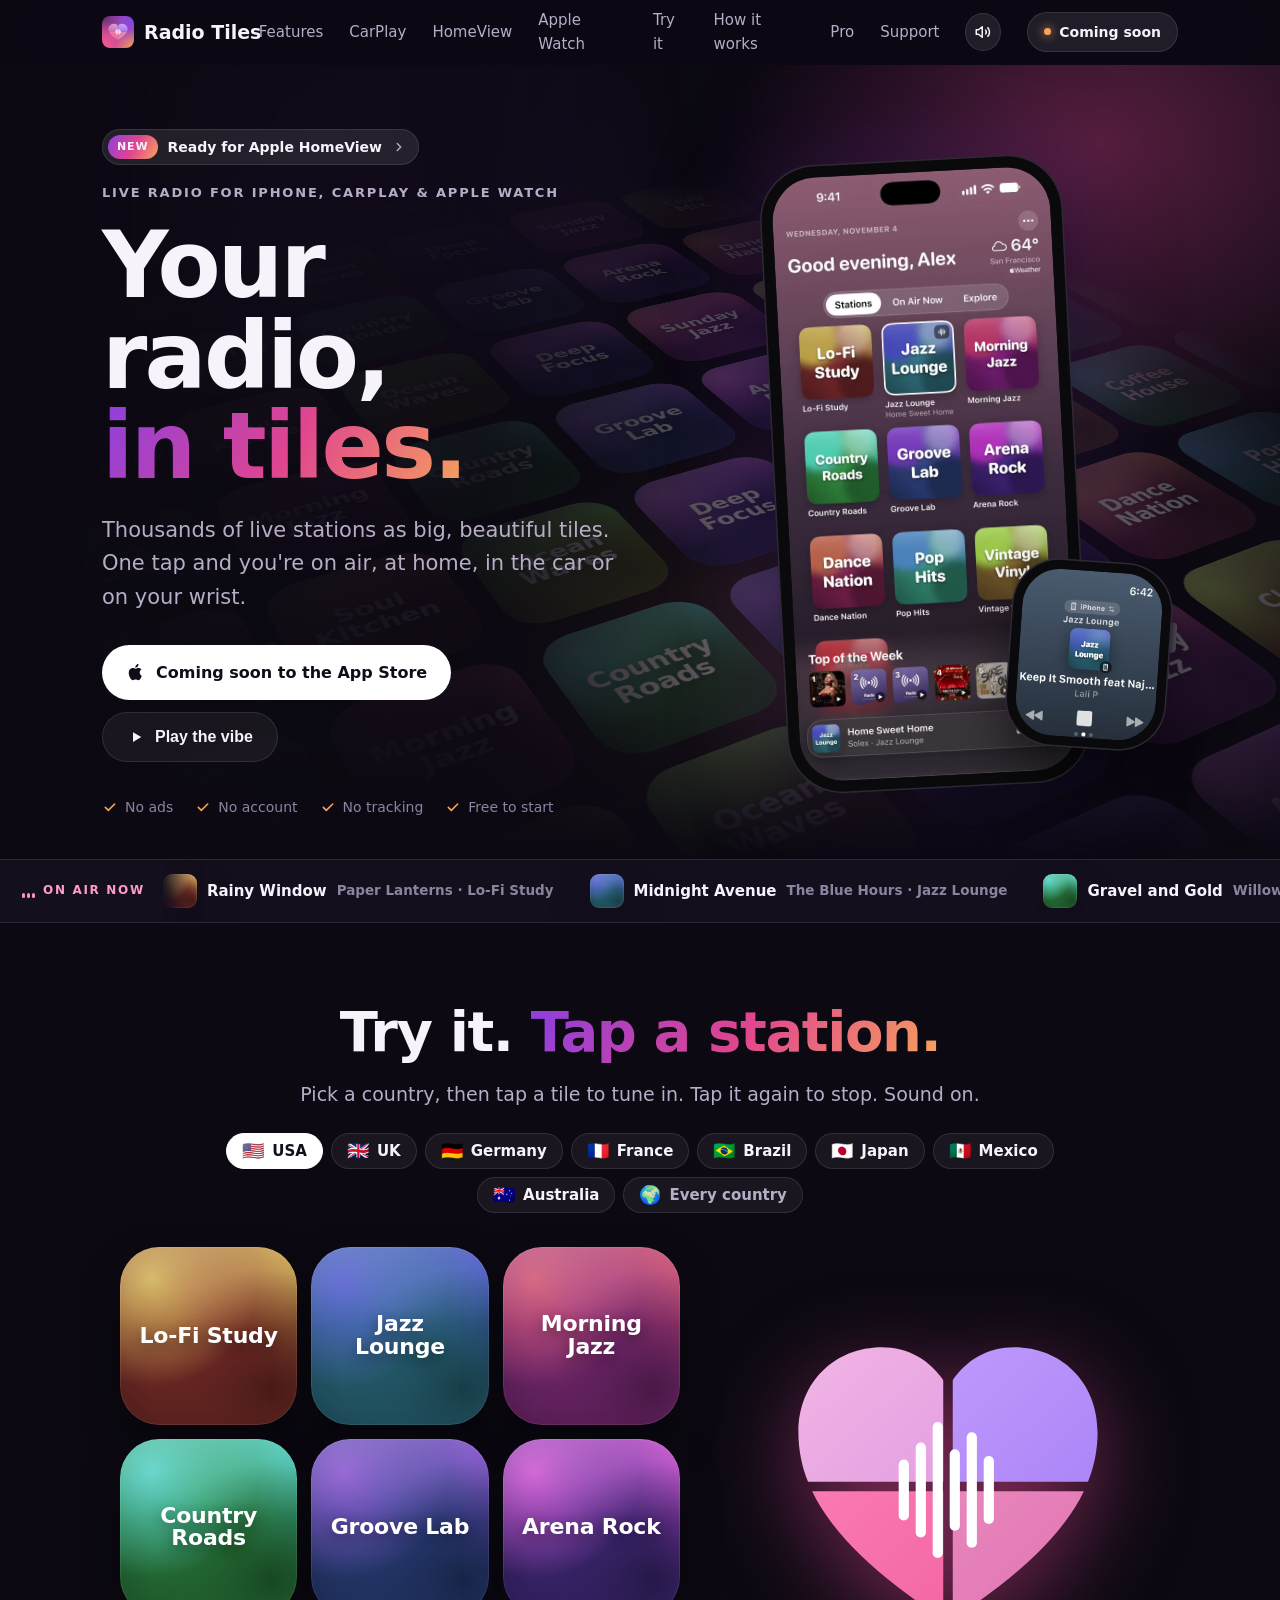
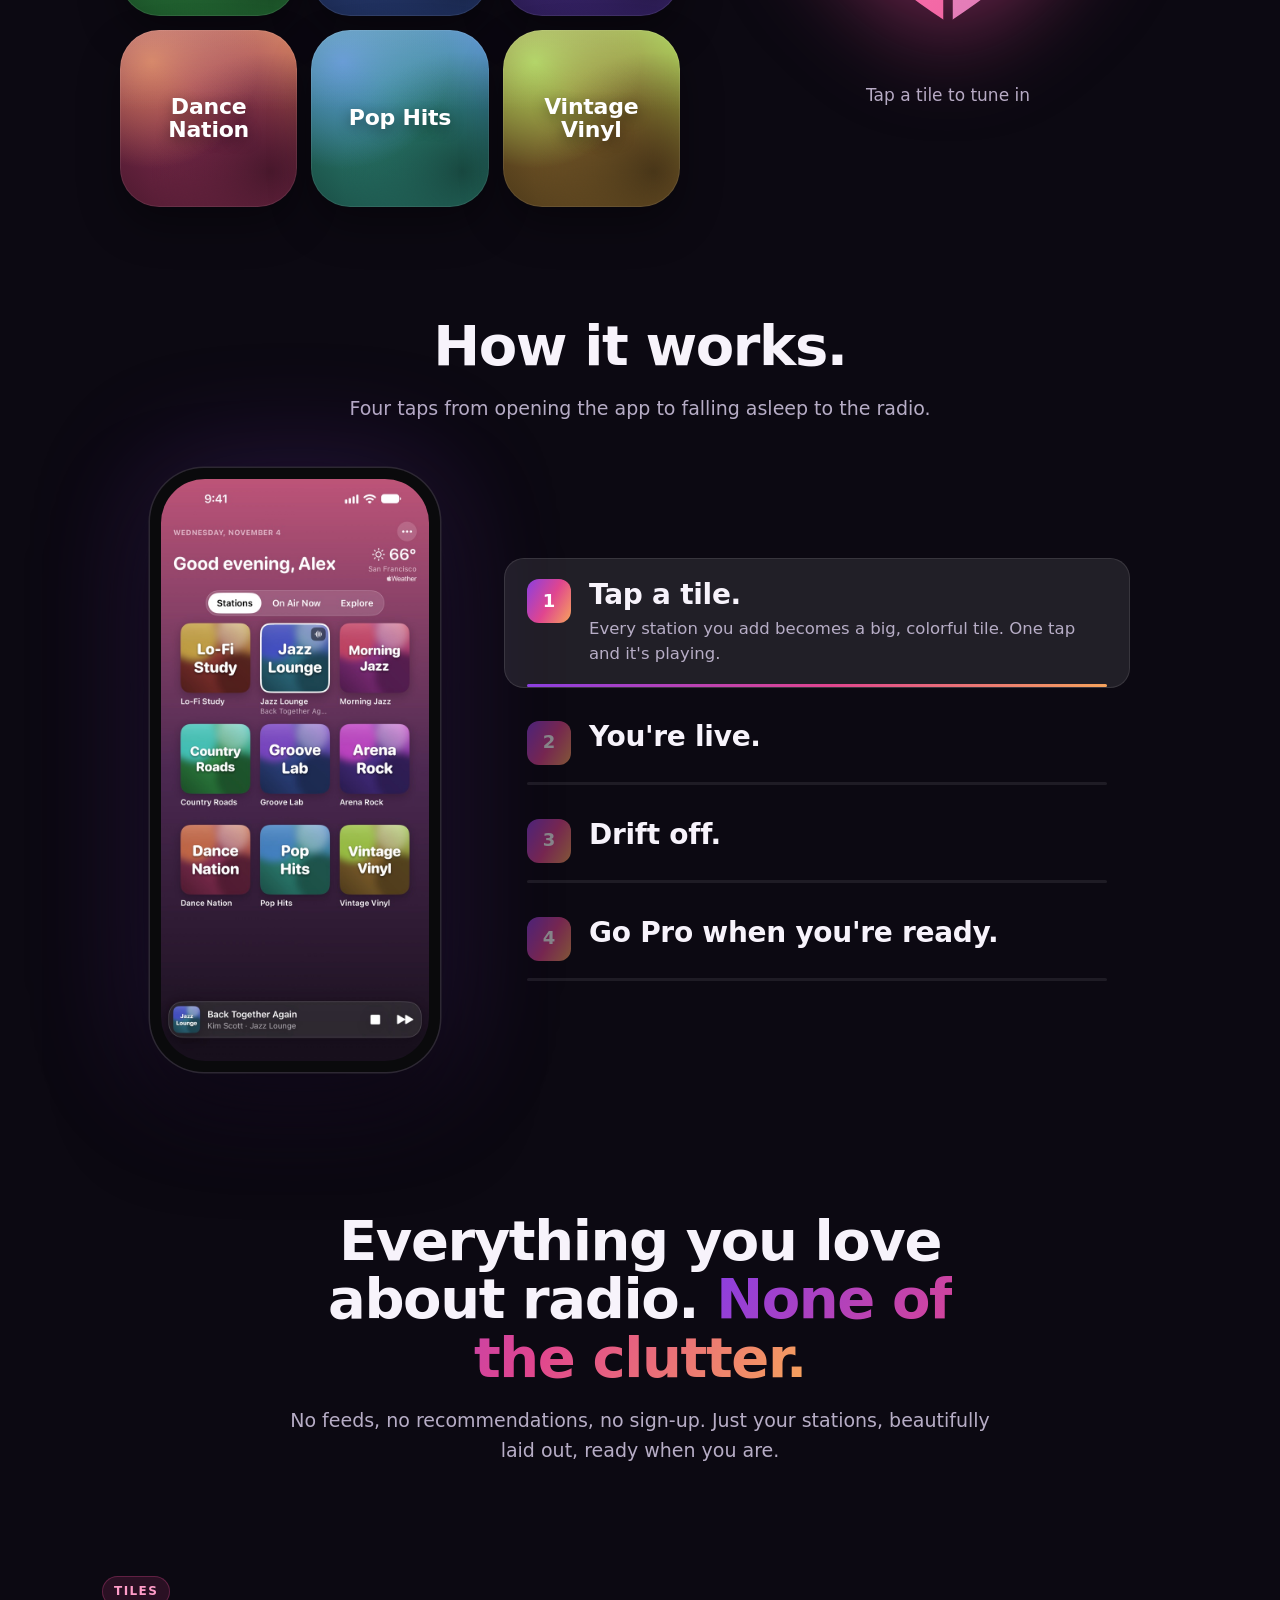
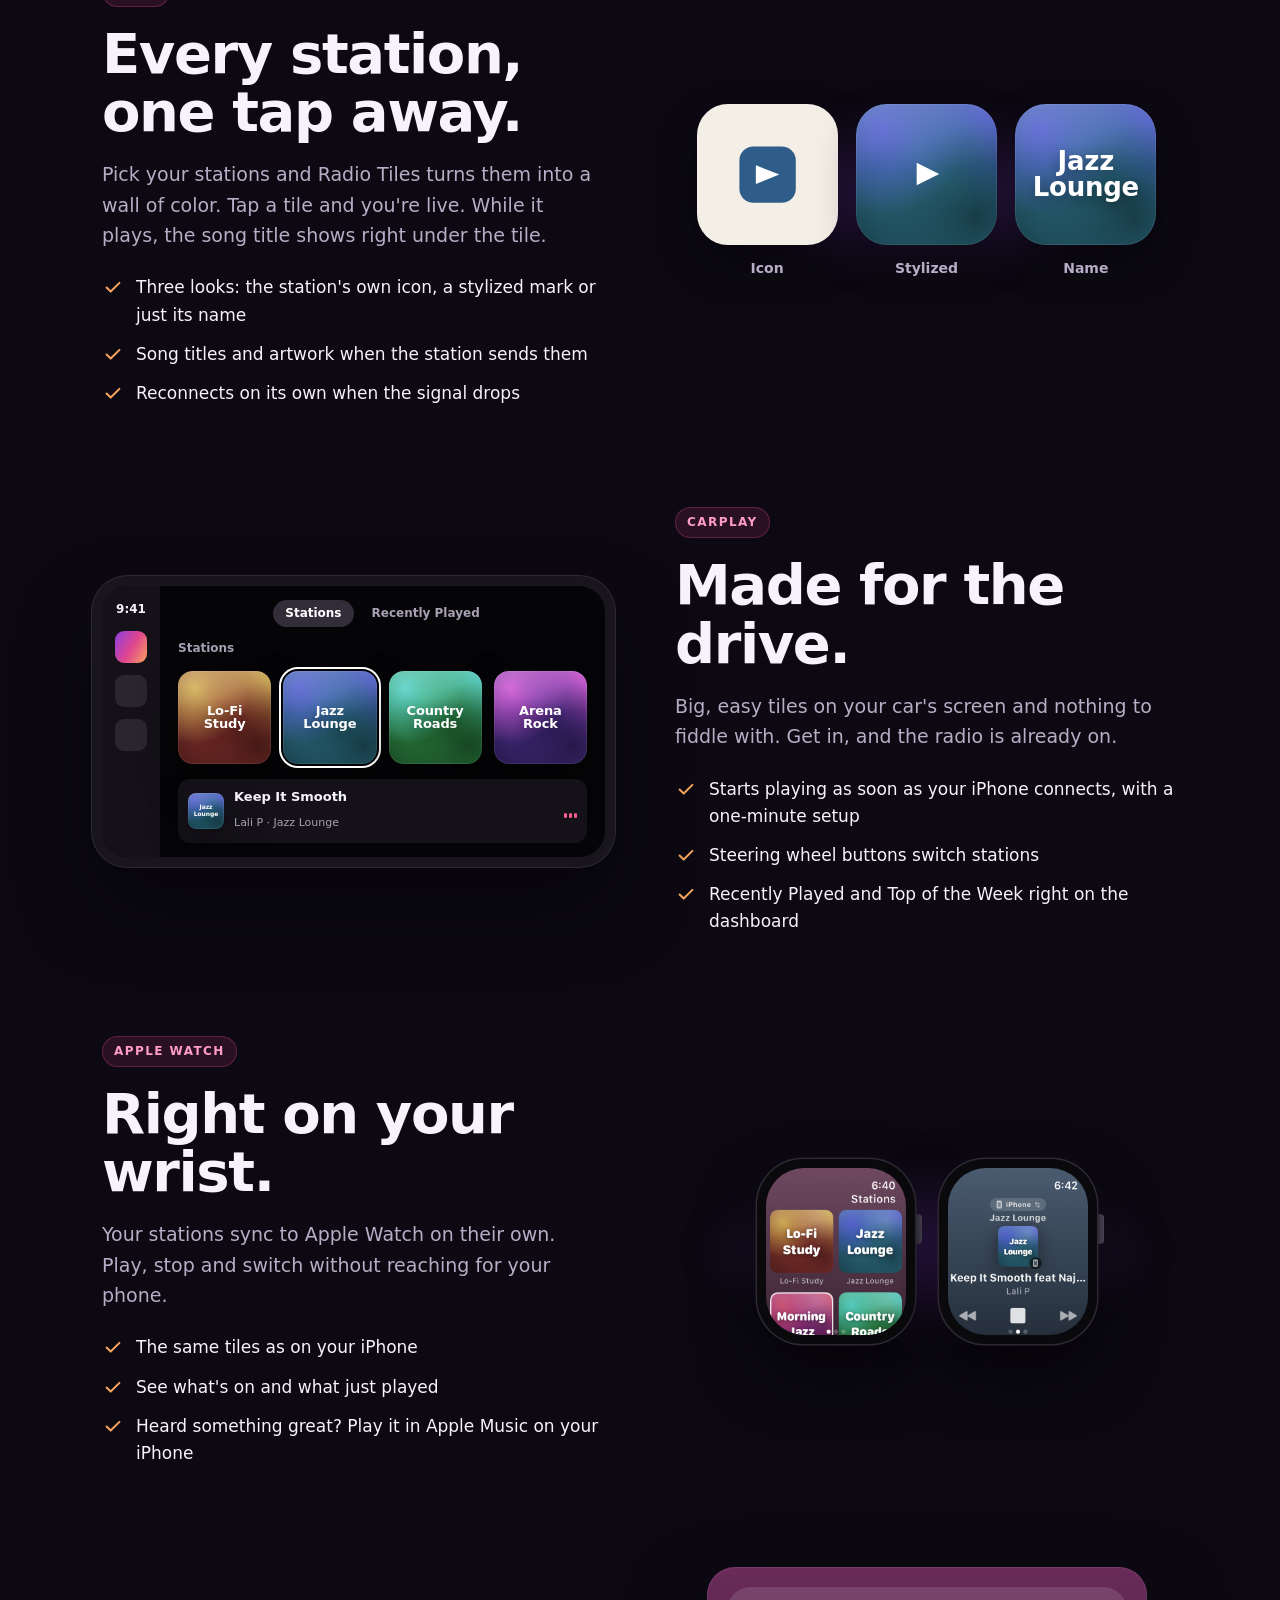
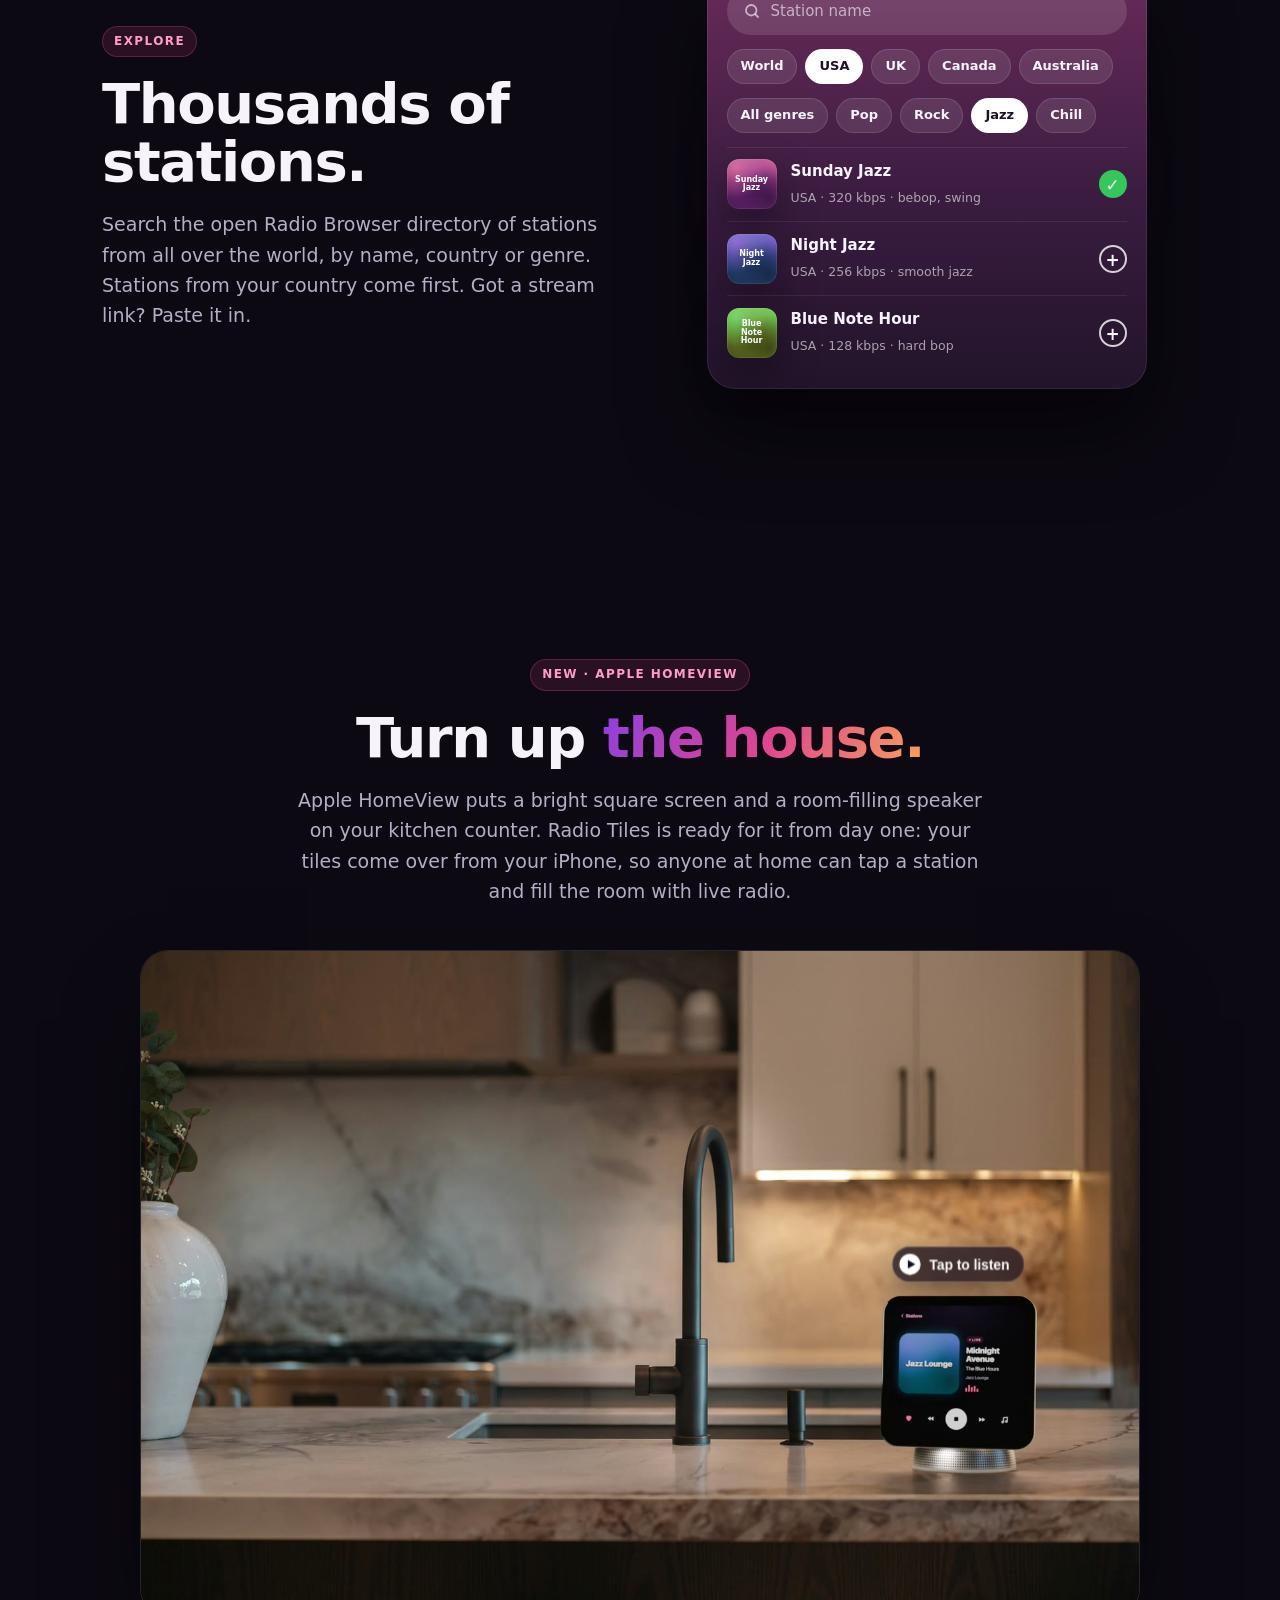
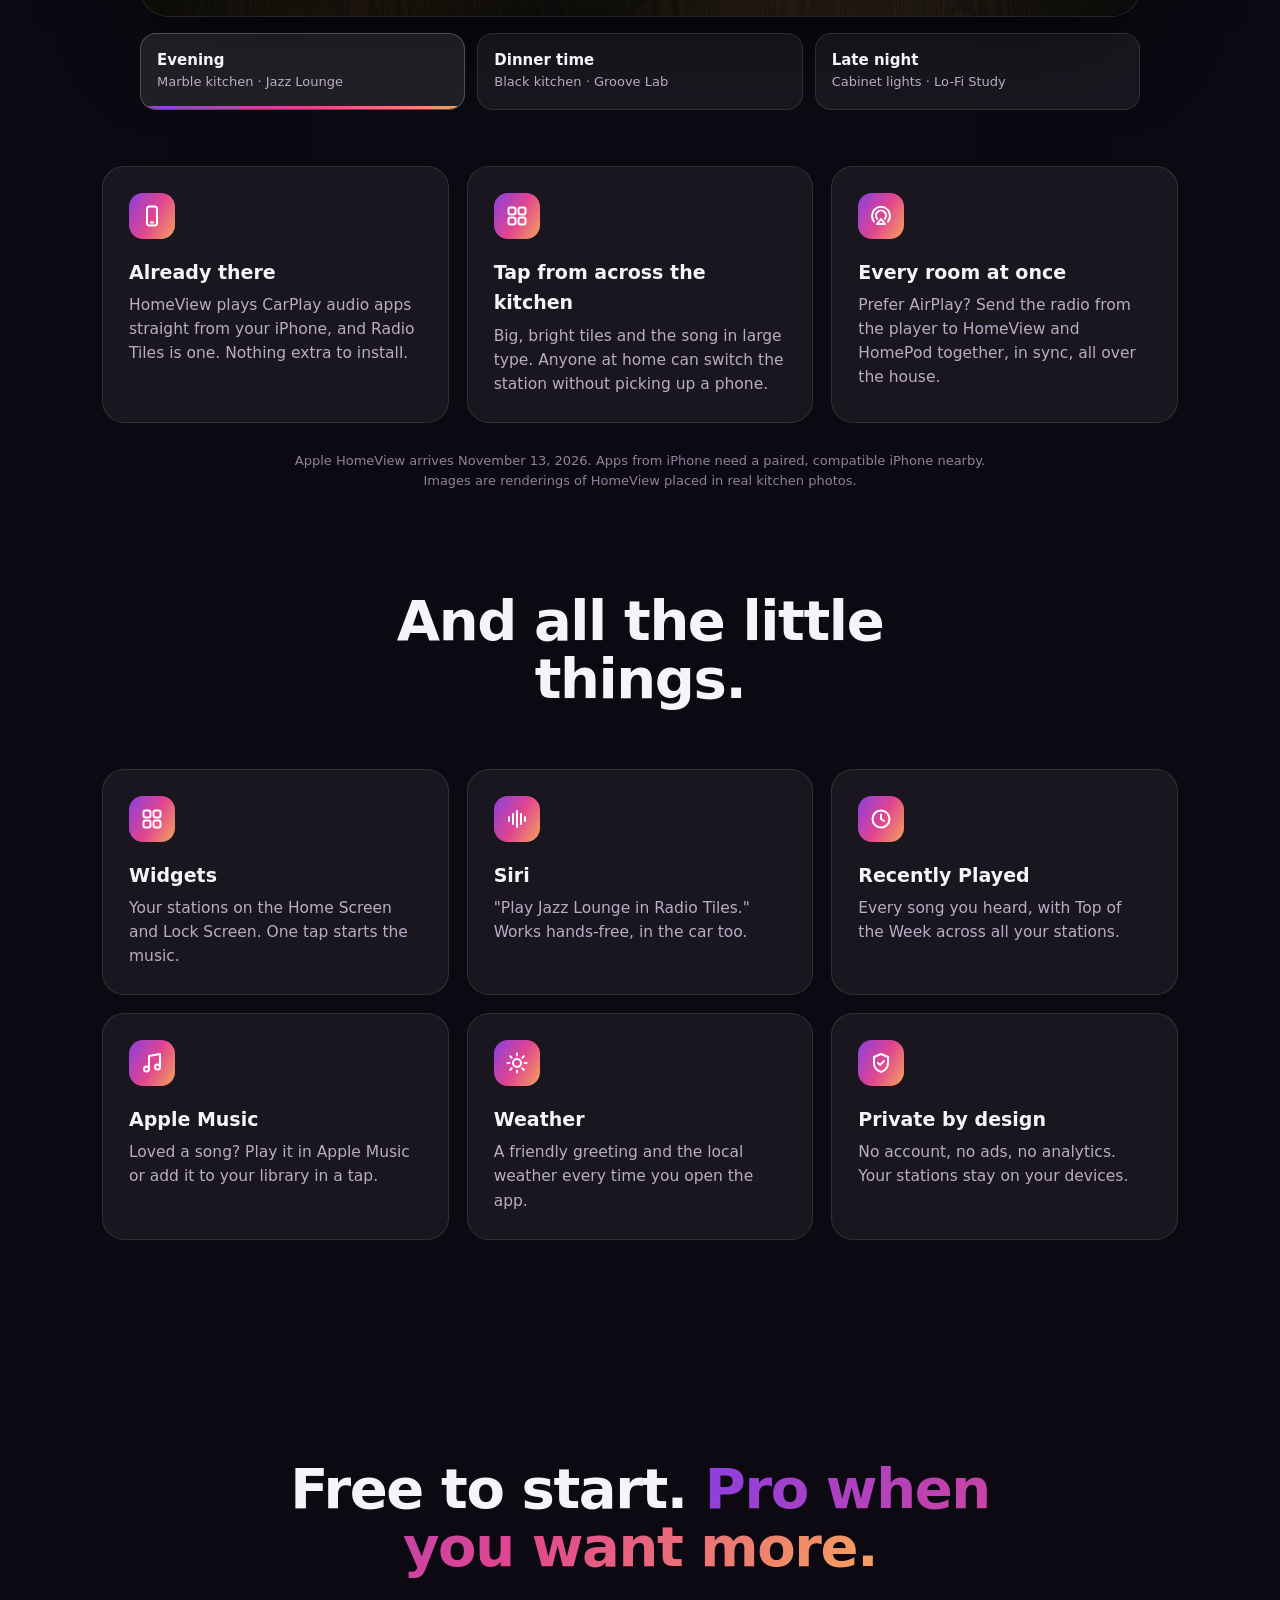
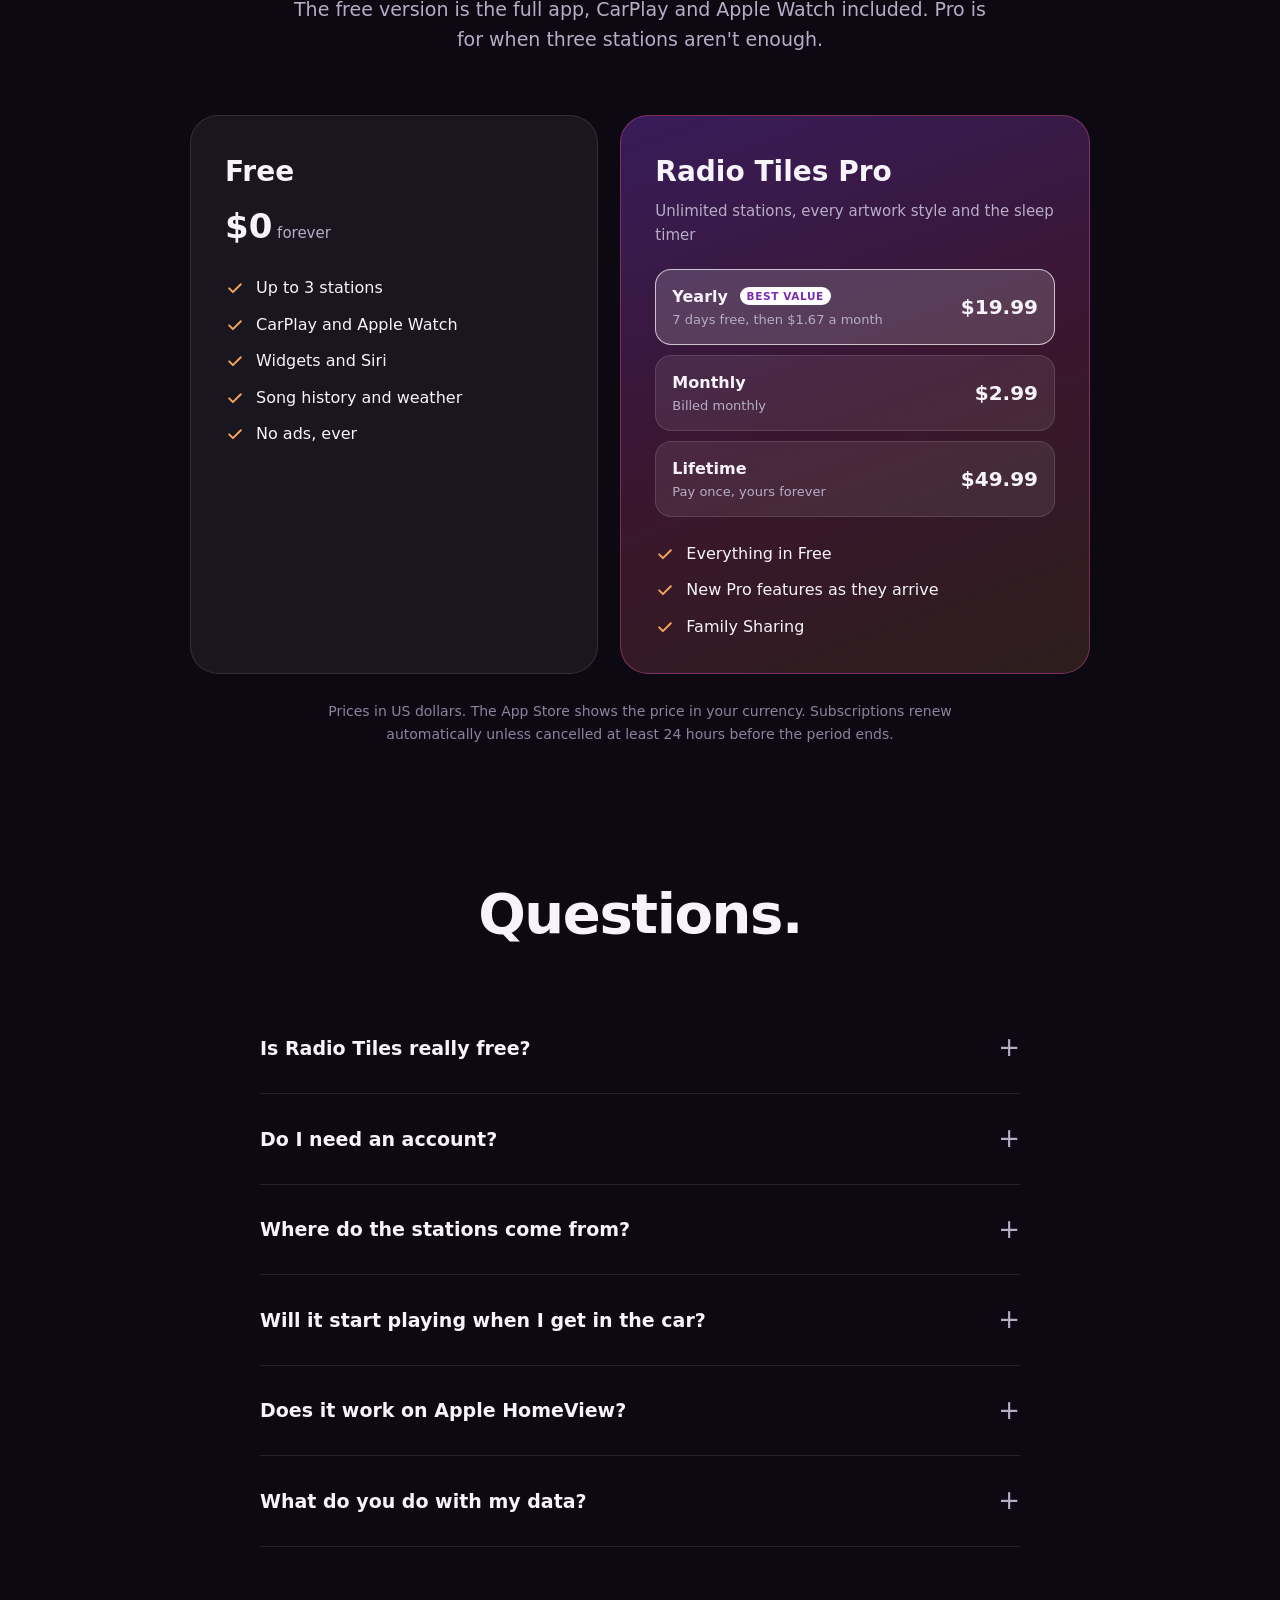
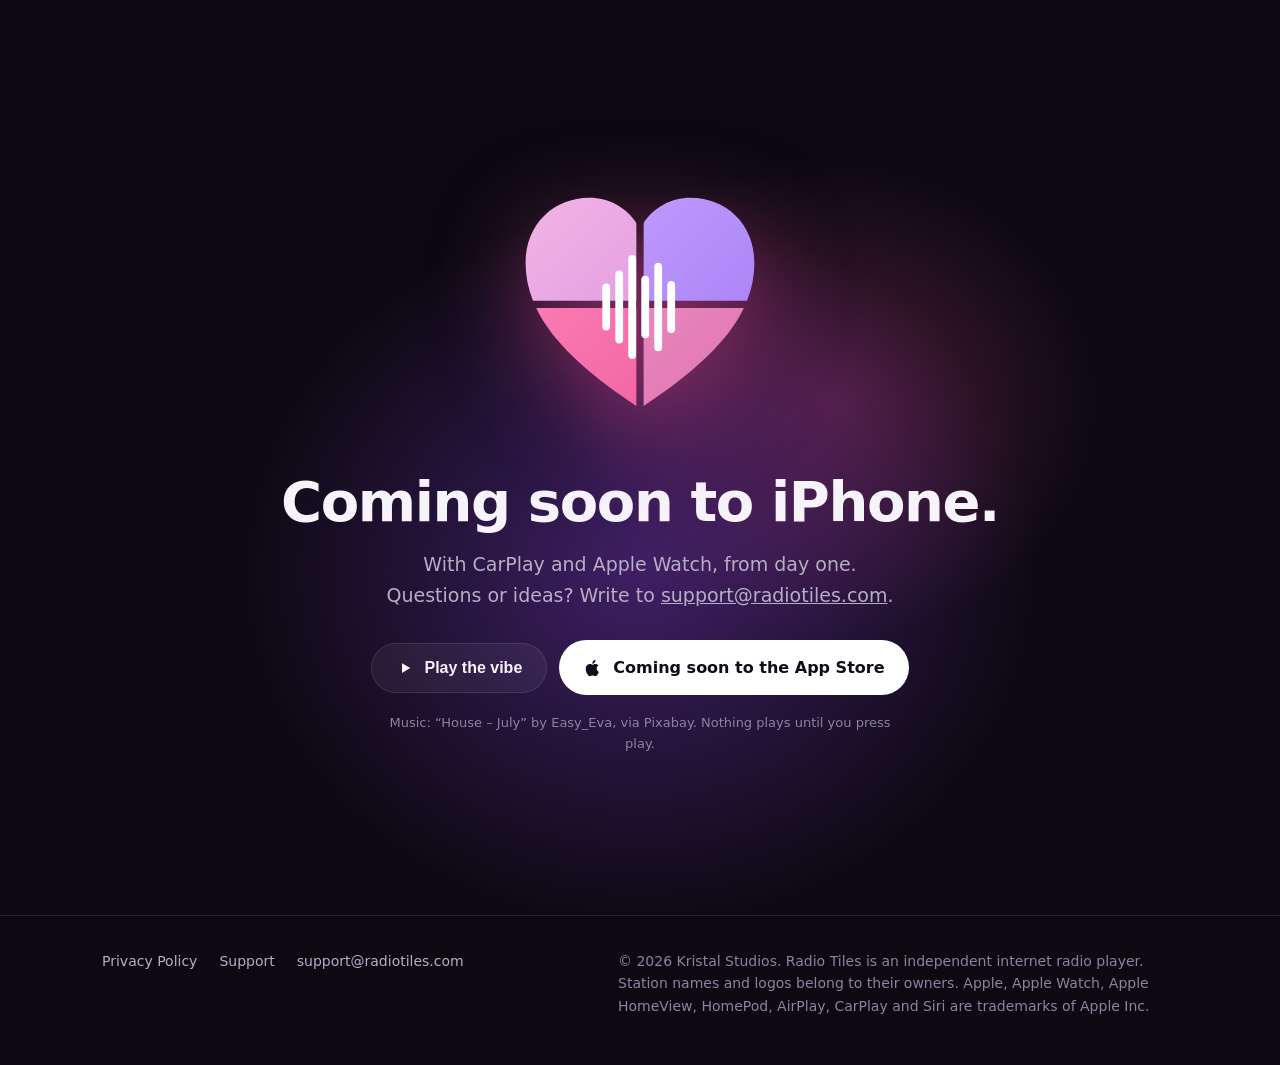
==== commit 22728139: "HomeView section: real kitchen photos with a rendered HomeView, cross-fading, tap the HomeView to he" ====
--- a/index.html
+++ b/index.html
@@ -13,7 +13,7 @@
   <meta name="twitter:card" content="summary">
   <link rel="icon" href="icon.png">
   <link rel="apple-touch-icon" href="icon.png">
-  <link rel="stylesheet" href="style.css?v=10">
+  <link rel="stylesheet" href="style.css?v=11">
 </head>
 <body>
   <header class="nav">
@@ -285,62 +285,31 @@
           <p>Apple HomeView puts a bright square screen and a room-filling speaker on your kitchen counter. Radio Tiles is ready for it from day one: your tiles come over from your iPhone, so anyone at home can tap a station and fill the room with live radio.</p>
         </div>
 
-        <div class="hv-stage reveal">
-          <div class="hv-room" style="--glow:280">
-            <div class="hv-lamp" aria-hidden="true"></div>
-            <div class="hv-counter" aria-hidden="true"></div>
-            <div class="hv-glow" aria-hidden="true"></div>
-            <div class="hv-mug" aria-hidden="true"><i></i></div>
-            <div class="hv-vase" aria-hidden="true"><i></i><i></i><i></i></div>
-            <div class="hv" data-finish="silver">
-              <div class="hv-screen">
-                <div class="hv-display" role="group" aria-label="Radio Tiles on Apple HomeView (illustration). Tap a tile to play it.">
-                  <div class="hv-view hv-stations">
-                    <div class="hv-top"><span>9:41</span><span class="hv-tabs"><span class="on">Stations</span><span>Recently Played</span></span><span class="hv-wifi" aria-hidden="true"><i></i><i></i><i></i></span></div>
-                    <div class="hv-h">Stations</div>
-                    <div class="hv-tiles">
-                      <button class="hv-tile" type="button" data-genre="1" aria-pressed="false"><i class="tile" style="--h:194"></i><small></small></button>
-                      <button class="hv-tile" type="button" data-genre="6" aria-pressed="false"><i class="tile" style="--h:335"></i><small></small></button>
-                      <button class="hv-tile" type="button" data-genre="0" aria-pressed="false"><i class="tile" style="--h:3"></i><small></small></button>
-                      <button class="hv-tile" type="button" data-genre="3" aria-pressed="false"><i class="tile" style="--h:134"></i><small></small></button>
-                      <button class="hv-tile" type="button" data-genre="4" aria-pressed="false"><i class="tile" style="--h:224"></i><small></small></button>
-                      <button class="hv-tile" type="button" data-genre="2" aria-pressed="false"><i class="tile" style="--h:304"></i><small></small></button>
-                      <button class="hv-tile" type="button" data-genre="7" aria-pressed="false"><i class="tile" style="--h:170"></i><small></small></button>
-                      <button class="hv-tile" type="button" data-genre="8" aria-pressed="false"><i class="tile" style="--h:37"></i><small></small></button>
-                    </div>
-                    <button class="hv-bar" type="button"><i class="tile" style="--h:280"></i><span><b>Tap a tile to tune in</b><small>Radio Tiles</small></span><span class="hv-eq" aria-hidden="true"><i></i><i></i><i></i><i></i></span></button>
-                  </div>
-                  <div class="hv-view hv-np" aria-hidden="true">
-                    <button class="hv-back" type="button" tabindex="-1"><svg viewBox="0 0 24 24" fill="none" stroke="currentColor" stroke-width="2.6" stroke-linecap="round" stroke-linejoin="round" aria-hidden="true"><path d="M15 5l-7 7 7 7"/></svg>Stations</button>
-                    <i class="tile hv-art" style="--h:194" data-beat></i>
-                    <div class="hv-meta">
-                      <span class="hv-live"><i></i>Live</span>
-                      <b class="hv-song">Midnight Avenue</b>
-                      <span class="hv-artist">The Blue Hours</span>
-                      <span class="hv-station">Jazz Lounge</span>
-                      <span class="hv-eq big" aria-hidden="true"><i></i><i></i><i></i><i></i><i></i></span>
-                    </div>
-                    <div class="hv-ctrl">
-                      <button class="hv-like" type="button" tabindex="-1" aria-label="Like"><svg viewBox="0 0 24 24" fill="none" stroke="currentColor" stroke-width="2.2" stroke-linejoin="round" aria-hidden="true"><path d="M12 20s-7-4.4-7-10a4 4 0 0 1 7-2.6A4 4 0 0 1 19 10c0 5.6-7 10-7 10z"/></svg></button>
-                      <button class="hv-prev" type="button" tabindex="-1" aria-label="Previous station"><svg viewBox="0 0 24 24" fill="currentColor" aria-hidden="true"><path d="M11.5 12L20 6v12zM3 12l8.5-6v12z"/></svg></button>
-                      <button class="hv-play" type="button" tabindex="-1" aria-label="Play or stop"><svg class="i-play" viewBox="0 0 24 24" fill="currentColor" aria-hidden="true"><path d="M8 5.5v13l11-6.5z"/></svg><svg class="i-stop" viewBox="0 0 24 24" fill="currentColor" aria-hidden="true"><rect x="6.5" y="6.5" width="11" height="11" rx="2"/></svg></button>
-                      <button class="hv-next" type="button" tabindex="-1" aria-label="Next station"><svg viewBox="0 0 24 24" fill="currentColor" aria-hidden="true"><path d="M12.5 12L4 18V6zM21 12l-8.5 6V6z"/></svg></button>
-                      <button class="hv-music" type="button" tabindex="-1" aria-label="Apple Music"><svg viewBox="0 0 24 24" fill="none" stroke="currentColor" stroke-width="2.2" stroke-linecap="round" stroke-linejoin="round" aria-hidden="true"><path d="M9 18V5l11-2v13"/><circle cx="6.5" cy="18" r="2.5"/><circle cx="17.5" cy="16" r="2.5"/></svg></button>
-                    </div>
-                  </div>
-                </div>
+        <div class="hv-show reveal" aria-label="Radio Tiles on Apple HomeView">
+          <div class="hv-frames">
+            <figure class="hv-frame on" data-genre="1" data-station="Jazz Lounge" style="--fx:82%;--fy:65%">
+              <div class="hv-zoom">
+                <img src="assets/homeview/marble-kitchen.jpg" alt="Apple HomeView on a marble kitchen island in the evening, playing Jazz Lounge in Radio Tiles" width="1600" height="1067">
+                <button class="hv-spot" type="button" aria-pressed="false" style="left:74.55%;top:52.54%;width:14.69%;height:25.14%"><span class="hv-chip"><i></i><b>Tap to listen</b></span></button>
               </div>
-              <div class="hv-base" aria-hidden="true"></div>
-            </div>
-          </div>
-          <div class="hv-under">
-            <p class="hv-hint">Tap a tile on the screen. It really plays.</p>
-            <div class="hv-finish" role="group" aria-label="HomeView finish">
-              <button type="button" data-finish="silver" class="on" aria-pressed="true" aria-label="Silver"></button>
-              <button type="button" data-finish="starlight" aria-pressed="false" aria-label="Starlight"></button>
-              <button type="button" data-finish="pink" aria-pressed="false" aria-label="Pink"></button>
-              <button type="button" data-finish="gray" aria-pressed="false" aria-label="Space Gray"></button>
-            </div>
+            </figure>
+            <figure class="hv-frame" data-genre="4" data-station="Groove Lab" style="--fx:33%;--fy:55%">
+              <div class="hv-zoom">
+                <img src="assets/homeview/black-kitchen.jpg" alt="Apple HomeView on a black granite counter, showing Radio Tiles station tiles" width="1600" height="1067" loading="lazy">
+                <button class="hv-spot" type="button" aria-pressed="false" style="left:25.76%;top:44.29%;width:13.38%;height:23.21%"><span class="hv-chip"><i></i><b>Tap to listen</b></span></button>
+              </div>
+            </figure>
+            <figure class="hv-frame" data-genre="0" data-station="Lo-Fi Study" style="--fx:8%;--fy:66%">
+              <div class="hv-zoom">
+                <img src="assets/homeview/night-kitchen.jpg" alt="Apple HomeView late at night under the cabinet lights, playing Lo-Fi Study in Radio Tiles" width="1600" height="1067" loading="lazy">
+                <button class="hv-spot" type="button" aria-pressed="false" style="left:10%;top:56.88%;width:11.67%;height:20.16%"><span class="hv-chip"><i></i><b>Tap to listen</b></span></button>
+              </div>
+            </figure>
+          </div>
+          <div class="hv-pick" role="group" aria-label="Choose a kitchen">
+            <button type="button" class="on" aria-pressed="true"><b>Evening</b><small>Marble kitchen · Jazz Lounge</small><span class="bar" aria-hidden="true"></span></button>
+            <button type="button" aria-pressed="false"><b>Dinner time</b><small>Black kitchen · Groove Lab</small><span class="bar" aria-hidden="true"></span></button>
+            <button type="button" aria-pressed="false"><b>Late night</b><small>Cabinet lights · Lo-Fi Study</small><span class="bar" aria-hidden="true"></span></button>
           </div>
         </div>
 
@@ -361,7 +330,7 @@
             <p>Prefer AirPlay? Send the radio from the player to HomeView and HomePod together, in sync, all over the house.</p>
           </div>
         </div>
-        <p class="hv-note">Apple HomeView arrives November 13, 2026. Apps from iPhone need a paired, compatible iPhone nearby. The screen shown is an illustration.</p>
+        <p class="hv-note">Apple HomeView arrives November 13, 2026. Apps from iPhone need a paired, compatible iPhone nearby. Images are renderings of HomeView placed in real kitchen photos.</p>
       </div>
     </section>
 
@@ -652,88 +621,60 @@
           tryTiles.forEach(function (t) { t.querySelector(".try-name").textContent = COUNTRIES[cc][+t.dataset.genre]; });
           grid.classList.remove("switching");
           caption();
-          hvNames();
         }, 160);
       }
       chips.forEach(function (c) { c.addEventListener("click", function () { setCountry(c.dataset.cc); }); });
 
-      // Apple HomeView: the same tiles on the kitchen screen. Tap one and its station really plays;
-      // the Now Playing screen, the glow on the counter and the beat follow the music.
-      var hv = document.querySelector(".hv"), hvRoom = document.querySelector(".hv-room");
-      var hvTiles = hv ? Array.prototype.slice.call(hv.querySelectorAll(".hv-tile")) : [];
-      var HV_ORDER = hvTiles.map(function (t) { return +t.dataset.genre; });
-      var hvLast = HV_ORDER[0] || 1;
-      function hvNames() {
-        hvTiles.forEach(function (t) {
-          var g = +t.dataset.genre;
-          t.querySelector(".tile").textContent = COUNTRIES[country][g];
-          t.querySelector("small").textContent = GENRES[g].song[0];
-          t.setAttribute("aria-label", "Play " + COUNTRIES[country][g]);
+      // Apple HomeView: three real kitchens that cross-fade on their own. Tap the HomeView in a photo to hear its station.
+      var hvShowEl = document.querySelector(".hv-show");
+      var hvFrames = hvShowEl ? Array.prototype.slice.call(hvShowEl.querySelectorAll(".hv-frame")) : [];
+      var hvPicks = hvShowEl ? Array.prototype.slice.call(hvShowEl.querySelectorAll(".hv-pick button")) : [];
+      var hvIndex = 0, hvTimer = null, hvAuto = true, hvSeen = false, HV_DELAY = 6500;
+      var hvStill = window.matchMedia("(prefers-reduced-motion: reduce)").matches;
+      function hvPlayingHere() {
+        var music = window.RadioTilesMusic, f = hvFrames[hvIndex];
+        return !!(f && music && music.isPlaying() && tunedGenre === +f.dataset.genre);
+      }
+      function hvSchedule() {
+        if (!hvShowEl) return;
+        clearTimeout(hvTimer);
+        var auto = hvAuto && hvSeen && !hvStill && !hvPlayingHere();
+        hvShowEl.classList.toggle("auto", auto);
+        if (auto) hvTimer = setTimeout(function () { hvGo(hvIndex + 1); }, HV_DELAY);
+      }
+      function hvGo(i) {
+        hvIndex = (i + hvFrames.length) % hvFrames.length;
+        hvFrames.forEach(function (f, k) { f.classList.toggle("on", k === hvIndex); });
+        hvPicks.forEach(function (b, k) {
+          var on = k === hvIndex; b.classList.toggle("on", on); b.setAttribute("aria-pressed", on ? "true" : "false");
+          var bar = b.querySelector(".bar"); bar.style.animation = "none"; void bar.offsetWidth; bar.style.animation = "";
         });
-        hvSync();
+        hvSchedule();
       }
       function hvSync() {
-        if (!hv) return;
         var music = window.RadioTilesMusic, on = !!(music && music.isPlaying());
-        var live = on && tunedGenre >= 0, theme = on && tunedGenre < 0;
-        if (live) hvLast = tunedGenre;
-        var g = hvLast, name = COUNTRIES[country][g], song = GENRES[g].song;
-        hv.classList.toggle("playing", live);
-        hvTiles.forEach(function (t) {
-          var is = live && +t.dataset.genre === tunedGenre;
-          t.classList.toggle("on", is); t.setAttribute("aria-pressed", is ? "true" : "false");
+        hvFrames.forEach(function (f) {
+          var playing = on && tunedGenre === +f.dataset.genre, spot = f.querySelector(".hv-spot");
+          f.classList.toggle("playing", playing);
+          spot.setAttribute("aria-pressed", playing ? "true" : "false");
+          spot.setAttribute("aria-label", (playing ? "Stop " : "Play ") + f.dataset.station + " on HomeView");
+          f.querySelector(".hv-chip b").textContent = playing ? "Playing · " + f.dataset.station : "Tap to listen";
         });
-        var art = hv.querySelector(".hv-art");
-        art.style.setProperty("--h", GENRES[g].hue); art.textContent = name;
-        hv.querySelector(".hv-song").textContent = song[0];
-        hv.querySelector(".hv-artist").textContent = song[1];
-        hv.querySelector(".hv-station").textContent = name;
-        var bar = hv.querySelector(".hv-bar");
-        bar.querySelector(".tile").style.setProperty("--h", live ? GENRES[g].hue : theme ? 335 : 280);
-        bar.querySelector("b").textContent = live ? song[0] : theme ? "House – July" : "Tap a tile to tune in";
-        bar.querySelector("small").textContent = live ? song[1] + " · " + name : theme ? "Easy_Eva · Radio Tiles demo" : "Radio Tiles";
-        bar.classList.toggle("live", on);
-        hvRoom.style.setProperty("--glow", on ? (live ? GENRES[g].hue : 335) : 280);
-        hvRoom.classList.toggle("on", on);
-        hv.style.setProperty("--beat", (60 / (live ? GENRES[g].bpm : 127)).toFixed(3) + "s");
-      }
-      function hvShow(np) {
-        hv.classList.toggle("np", np);
-        hv.querySelector(".hv-np").setAttribute("aria-hidden", np ? "false" : "true");
-        hv.querySelector(".hv-stations").setAttribute("aria-hidden", np ? "true" : "false");
-        hv.querySelectorAll(".hv-np button").forEach(function (b) { b.tabIndex = np ? 0 : -1; });
-        hv.querySelectorAll(".hv-stations button").forEach(function (b) { b.tabIndex = np ? -1 : 0; });
-      }
-      function hvTune(g) {
-        var music = window.RadioTilesMusic;
-        if (!(tunedGenre === g && music && music.isPlaying())) tuneIn(g, COUNTRIES[country][g], null);
-        hvShow(true);
-      }
-      if (hv) {
-        hvTiles.forEach(function (t) { t.addEventListener("click", function () { hvTune(+t.dataset.genre); }); });
-        hv.querySelector(".hv-bar").addEventListener("click", function () { hvShow(true); });
-        hv.querySelector(".hv-back").addEventListener("click", function () { hvShow(false); });
-        hv.querySelector(".hv-play").addEventListener("click", function () {
-          var music = window.RadioTilesMusic;
-          if (music && music.isPlaying() && tunedGenre >= 0) music.stop(); else tuneIn(hvLast, COUNTRIES[country][hvLast], null);
+        hvSchedule();
+      }
+      hvFrames.forEach(function (f) {
+        f.querySelector(".hv-spot").addEventListener("click", function () {
+          hvAuto = false;
+          tuneIn(+f.dataset.genre, f.dataset.station, null);
         });
-        function hvStep(d) {
-          var i = HV_ORDER.indexOf(hvLast), n = HV_ORDER[(i + d + HV_ORDER.length) % HV_ORDER.length];
-          tuneIn(n, COUNTRIES[country][n], null);
-        }
-        hv.querySelector(".hv-next").addEventListener("click", function () { hvStep(1); });
-        hv.querySelector(".hv-prev").addEventListener("click", function () { hvStep(-1); });
-        hv.querySelector(".hv-like").addEventListener("click", function () {
-          var b = hv.querySelector(".hv-like"); b.classList.toggle("on"); b.setAttribute("aria-pressed", b.classList.contains("on") ? "true" : "false");
-        });
-        document.querySelectorAll(".hv-finish button").forEach(function (b) {
-          b.addEventListener("click", function () {
-            hv.dataset.finish = b.dataset.finish;
-            document.querySelectorAll(".hv-finish button").forEach(function (x) { var on = x === b; x.classList.toggle("on", on); x.setAttribute("aria-pressed", on ? "true" : "false"); });
-          });
-        });
-        hvShow(false);
-      }
+      });
+      hvPicks.forEach(function (b, k) { b.addEventListener("click", function () { hvAuto = false; hvGo(k); }); });
+      if (hvShowEl && "IntersectionObserver" in window) {
+        new IntersectionObserver(function (entries) {
+          hvSeen = entries[0].isIntersecting; hvSchedule();
+        }, { threshold: 0.35 }).observe(hvShowEl);
+      }
+      hvSync();
       // Like the app: the visitor's own country comes first when we have it.
       try {
         var region = (Intl.DateTimeFormat().resolvedOptions().locale || navigator.language || "").split("-").pop().toUpperCase();
@@ -775,6 +716,6 @@
       }
     })();
   </script>
-  <script src="beat.js?v=10" data-track="assets/theme.mp3" data-bpm="127" data-offset="0.1" defer></script>
+  <script src="beat.js?v=11" data-track="assets/theme.mp3" data-bpm="127" data-offset="0.1" defer></script>
 </body>
 </html>
--- a/style.css
+++ b/style.css
@@ -594,7 +594,7 @@
   .country { flex: none; }
 }
 
-/* ---------- Apple HomeView (illustration, drawn in CSS) ---------- */
+/* ---------- Apple HomeView: renders of HomeView placed in real kitchen photos ---------- */
 .hv-badge {
   display: inline-flex; align-items: center; gap: 10px; margin: 0 0 18px; padding: 5px 12px 5px 5px;
   border-radius: 999px; background: var(--surface-2); border: 1px solid var(--line);
@@ -606,187 +606,67 @@
 
 .homeview { position: relative; overflow: hidden; padding-bottom: 80px; }
 .homeview .section-head { margin-bottom: 44px; }
-.hv-stage { max-width: 860px; margin: 0 auto; }
-.hv-room {
-  --glow: 280;
-  position: relative; aspect-ratio: 16 / 10; border-radius: 30px; overflow: hidden; isolation: isolate;
-  border: 1px solid var(--line);
-  background:
-    radial-gradient(46% 52% at 50% 44%, hsl(var(--glow) 75% 50% / .30), transparent 72%),
-    radial-gradient(40% 60% at 12% -8%, rgba(246, 186, 120, .28), transparent 70%),
-    linear-gradient(rgba(255, 255, 255, .035) 1px, transparent 1px) 0 0 / 46px 46px,
-    linear-gradient(90deg, rgba(255, 255, 255, .035) 1px, transparent 1px) 0 0 / 46px 46px,
-    linear-gradient(180deg, #221a2c 0%, #18121f 70%);
-  transition: background .8s;
-}
-.hv-room.on { background:
-    radial-gradient(46% 52% at 50% 44%, hsl(var(--glow) 80% 55% / .48), transparent 72%),
-    radial-gradient(40% 60% at 12% -8%, rgba(246, 186, 120, .22), transparent 70%),
-    linear-gradient(rgba(255, 255, 255, .035) 1px, transparent 1px) 0 0 / 46px 46px,
-    linear-gradient(90deg, rgba(255, 255, 255, .035) 1px, transparent 1px) 0 0 / 46px 46px,
-    linear-gradient(180deg, #221a2c 0%, #18121f 70%); }
-/* Pendant lamp in the corner, the kitchen's warm light. */
-.hv-lamp { position: absolute; left: 11%; top: 0; width: 9%; height: 18%; z-index: 1; }
-.hv-lamp::before { content: ""; position: absolute; left: 50%; top: 0; width: 1.5px; height: 62%; background: rgba(255, 255, 255, .25); }
-.hv-lamp::after {
-  content: ""; position: absolute; left: 0; right: 0; bottom: 0; height: 40%; border-radius: 50% 50% 8px 8px / 90% 90% 8px 8px;
-  background: linear-gradient(180deg, #3a3040, #241c2b); box-shadow: 0 14px 40px 6px rgba(255, 196, 130, .35), inset 0 -3px 0 rgba(255, 214, 160, .9);
-}
-/* Stone counter with the screen's light spilling on it. */
-.hv-counter {
-  position: absolute; left: 0; right: 0; bottom: 0; height: 27%; z-index: 1;
-  background:
-    radial-gradient(60% 120% at 50% 0%, hsl(var(--glow) 70% 55% / .22), transparent 70%),
-    linear-gradient(180deg, #4a3f53 0, #31283a 3%, #241c2b 26%, #18121e 100%);
-  box-shadow: inset 0 1px 0 rgba(255, 255, 255, .18);
-  transition: background .8s;
-}
-.hv-glow {
-  position: absolute; left: 50%; bottom: 13%; width: 56%; height: 16%; translate: -50% 0; z-index: 1;
-  background: radial-gradient(closest-side, hsl(var(--glow) 90% 62% / .55), transparent); filter: blur(14px);
-  opacity: .5; transition: opacity .8s, background .8s;
-}
-.hv-room.on .hv-glow { opacity: 1; }
-/* A mug and a little vase so it reads as a kitchen. */
-.hv-mug { position: absolute; left: 17%; bottom: 19%; width: 6.4%; aspect-ratio: .9; z-index: 2; border-radius: 3px 3px 22% 22%;
-  background: linear-gradient(90deg, #d9d0e2 0%, #b6aac4 55%, #8f829f 100%); box-shadow: 0 10px 18px rgba(0, 0, 0, .45); }
-.hv-mug i { position: absolute; right: -34%; top: 22%; width: 42%; height: 46%; border: 3px solid #9b8eab; border-left: 0; border-radius: 0 40% 40% 0; }
-.hv-vase { position: absolute; right: 16%; bottom: 19%; width: 5.4%; aspect-ratio: .55; z-index: 2; border-radius: 40% 40% 30% 30% / 30% 30% 20% 20%;
-  background: linear-gradient(90deg, #6b5a7a, #3d3149); box-shadow: 0 10px 18px rgba(0, 0, 0, .45); }
-.hv-vase i { position: absolute; left: 50%; bottom: 88%; width: 3px; height: 120%; background: #6f8f5f; transform-origin: bottom; border-radius: 2px; }
-.hv-vase i::after { content: ""; position: absolute; top: 0; left: -6px; width: 15px; height: 9px; border-radius: 50%; background: #8fb07a; }
-.hv-vase i:nth-child(1) { transform: rotate(-16deg); }
-.hv-vase i:nth-child(2) { height: 150%; }
-.hv-vase i:nth-child(3) { transform: rotate(18deg); height: 105%; }
-
-/* The device: a square screen on a hinge, a speaker dome behind and below it. */
-.hv {
-  --frame: #e2e3e8; --frame-2: #8f9198; --base: #ececef; --base-2: #a3a5ac; --dots: rgba(20, 20, 26, .5);
-  position: absolute; left: 50%; bottom: 19%; width: 35%; translate: -50% 0; z-index: 3; padding-bottom: 8%;
-}
-.hv[data-finish="starlight"] { --frame: #f1e7d6; --frame-2: #b3a48b; --base: #f3eadb; --base-2: #bcae95; }
-.hv[data-finish="pink"] { --frame: #f6d7da; --frame-2: #c4919a; --base: #f8dadd; --base-2: #c8939b; }
-.hv[data-finish="gray"] { --frame: #7a7c82; --frame-2: #2c2d31; --base: #64666c; --base-2: #2a2b2f; --dots: rgba(0, 0, 0, .6); }
-.hv::after { /* contact shadow on the counter */
-  content: ""; position: absolute; left: 50%; bottom: -3%; width: 80%; height: 9%; translate: -50% 0; z-index: 0;
-  background: radial-gradient(closest-side, rgba(0, 0, 0, .7), transparent); filter: blur(4px);
-}
-.hv-screen {
-  position: relative; z-index: 2; aspect-ratio: 1; border-radius: 9.5%; padding: 3.4%;
-  border: 2px solid transparent;
-  background: linear-gradient(#060509, #060509) padding-box, linear-gradient(150deg, var(--frame), var(--frame-2) 60%, var(--frame)) border-box;
-  box-shadow: 0 28px 50px -12px rgba(0, 0, 0, .7), 0 0 60px -10px hsl(var(--glow, 280) 80% 60% / .35);
-  transform: perspective(900px) rotateX(5deg); transform-origin: bottom;
-  transition: border-color .4s;
-}
-.hv-base {
-  position: absolute; left: 50%; bottom: 0; width: 66%; height: 30%; translate: -50% 0; z-index: 1;
-  border-radius: 50% 50% 46% 46% / 80% 80% 20% 20%;
-  background: radial-gradient(120% 120% at 50% 0%, var(--base) 0%, var(--base-2) 80%);
-  box-shadow: inset 0 -6px 12px rgba(0, 0, 0, .25);
-  transition: background .4s;
-}
-.hv-base::after { /* speaker perforations around the bottom */
-  content: ""; position: absolute; left: 4%; right: 4%; bottom: 5%; height: 52%; border-radius: 0 0 50% 50% / 0 0 60% 60%;
-  background-image: radial-gradient(circle, var(--dots) .9px, transparent 1.4px); background-size: 5px 5px;
-  -webkit-mask-image: linear-gradient(90deg, transparent, #000 18%, #000 82%, transparent);
-  mask-image: linear-gradient(90deg, transparent, #000 18%, #000 82%, transparent);
-}
-
-/* What's on the screen (sizes in cqw so it scales with the device). */
-.hv-display {
-  position: relative; width: 100%; height: 100%; border-radius: 6.5%; overflow: hidden; container-type: inline-size;
-  background: radial-gradient(80% 60% at 50% 0%, #241a30, #0d0a12 70%); color: #fff;
-  font-family: system-ui, -apple-system, "SF Pro Text", sans-serif;
-}
-.hv-display i { font-style: normal; }
-.hv-display button { font: inherit; color: inherit; background: none; border: 0; padding: 0; cursor: pointer; -webkit-tap-highlight-color: transparent; }
-.hv-view { position: absolute; inset: 0; padding: 5cqw 5.5cqw; transition: opacity .35s ease, transform .35s ease; }
-.hv-stations { display: flex; flex-direction: column; gap: 3.2cqw; }
-.hv-np { opacity: 0; transform: scale(1.04); pointer-events: none; }
-.hv.np .hv-np { opacity: 1; transform: none; pointer-events: auto; }
-.hv.np .hv-stations { opacity: 0; transform: scale(.97); pointer-events: none; }
-.hv-top { display: flex; align-items: center; justify-content: space-between; font-size: 3.3cqw; font-weight: 600; color: #d6cde2; }
-.hv-tabs { display: flex; gap: .8cqw; }
-.hv-tabs span { padding: .9cqw 2.6cqw; border-radius: 99px; color: #a99fb6; }
-.hv-tabs span.on { background: rgba(255, 255, 255, .14); color: #fff; }
-.hv-wifi { display: flex; align-items: flex-end; gap: .5cqw; height: 2.6cqw; }
-.hv-wifi i { width: .8cqw; background: #d6cde2; border-radius: 1px; }
-.hv-wifi i:nth-child(1) { height: 40%; } .hv-wifi i:nth-child(2) { height: 70%; } .hv-wifi i:nth-child(3) { height: 100%; }
-.hv-h { font-size: 4.6cqw; font-weight: 800; letter-spacing: -.01em; font-family: var(--round); }
-.hv-tiles { display: grid; grid-template-columns: repeat(4, 1fr); gap: 3.4cqw 2.6cqw; }
-.hv-tile { display: grid; gap: 1.2cqw; text-align: left; min-width: 0; }
-.hv-tile .tile { width: 100%; font-size: 3.2cqw; padding: 9%; border-radius: 20%; box-shadow: inset 0 0 0 1px rgba(255, 255, 255, .08), 0 1.6cqw 3cqw rgba(0, 0, 0, .4); transition: box-shadow .25s, transform .2s, filter .2s; }
-.hv-tile:hover .tile { filter: brightness(1.15); }
-.hv-tile:active .tile { transform: scale(.95); }
-.hv-tile.on .tile { box-shadow: 0 0 0 .7cqw #fff, 0 0 5cqw hsl(var(--h) 85% 60% / .9); }
-.hv-tile small { font-size: 2.5cqw; color: #a99fb6; white-space: nowrap; overflow: hidden; text-overflow: ellipsis; }
-.hv-tile.on small { color: #fff; }
-.hv-tile.on small::before { content: ""; display: inline-block; width: 1.2cqw; height: 1.2cqw; margin-right: .8cqw; border-radius: 50%; background: #ff5f8f; vertical-align: middle; }
-.hv-display .hv-bar {
-  margin-top: auto; display: flex; align-items: center; gap: 2.6cqw; width: 100%; text-align: left;
-  padding: 2cqw 2.6cqw; border-radius: 3.4cqw; background: rgba(255, 255, 255, .08);
-}
-.hv-bar .tile { width: 8.6cqw; flex: none; border-radius: 22%; padding: 0; box-shadow: none; }
-.hv-bar span:not(.hv-eq) { min-width: 0; display: grid; }
-.hv-bar b { font-size: 3.3cqw; white-space: nowrap; overflow: hidden; text-overflow: ellipsis; }
-.hv-bar small { font-size: 2.7cqw; color: #a99fb6; white-space: nowrap; overflow: hidden; text-overflow: ellipsis; }
-.hv-eq { margin-left: auto; display: flex; align-items: flex-end; gap: .6cqw; height: 3.6cqw; flex: none; }
-.hv-eq i { width: .8cqw; height: 30%; background: #ff5f8f; border-radius: 1px; }
-.hv-bar:not(.live) .hv-eq { opacity: .25; }
-.hv-bar.live .hv-eq i, .hv.playing .hv-eq.big i { animation: eq var(--beat, .5s) ease-in-out infinite; }
-.hv-eq i:nth-child(2) { animation-delay: -.2s !important; } .hv-eq i:nth-child(3) { animation-delay: -.35s !important; }
-.hv-eq i:nth-child(4) { animation-delay: -.1s !important; } .hv-eq i:nth-child(5) { animation-delay: -.28s !important; }
-
-/* Now Playing, CarPlay style: artwork left, the song right, controls along the bottom. */
-.hv-np { display: grid; grid-template-columns: 46cqw 1fr; grid-template-rows: auto 1fr auto; gap: 4cqw 5cqw; align-items: center; }
-.hv-display .hv-back { grid-column: 1 / -1; justify-self: start; display: inline-flex; align-items: center; gap: .8cqw; font-size: 3.4cqw; font-weight: 600; color: #ff9cc8; }
-.hv-back svg { width: 3.6cqw; height: 3.6cqw; }
-.hv-art { width: 100%; font-size: 6cqw; padding: 10%; border-radius: 16%; box-shadow: 0 3cqw 6cqw rgba(0, 0, 0, .5), 0 0 8cqw hsl(var(--h) 85% 60% / .45); }
-.hv-art.kick { animation: hvkick .42s ease-out; }
-@keyframes hvkick { 0% { transform: scale(1.05); } 100% { transform: scale(1); } }
-.hv-meta { display: grid; gap: 1.2cqw; min-width: 0; align-content: center; }
-.hv-live { justify-self: start; display: inline-flex; align-items: center; gap: 1cqw; padding: .6cqw 2cqw; border-radius: 99px; background: rgba(255, 95, 143, .16); color: #ff9cc8; font-size: 2.6cqw; font-weight: 800; letter-spacing: .1em; text-transform: uppercase; }
-.hv-live i { width: 1.4cqw; height: 1.4cqw; border-radius: 50%; background: #ff5f8f; }
-.hv.playing .hv-live i { animation: blink 1.4s ease-in-out infinite; }
-@keyframes blink { 50% { opacity: .25; } }
-.hv-song { font-family: var(--round); font-size: 6cqw; font-weight: 900; line-height: 1.05; letter-spacing: -.015em; margin-top: 1cqw; }
-.hv-artist { font-size: 3.8cqw; color: #e7def0; }
-.hv-station { font-size: 3.2cqw; color: #a99fb6; }
-.hv-eq.big { margin: 2cqw 0 0; height: 5cqw; gap: .9cqw; }
-.hv-eq.big i { width: 1.2cqw; }
-.hv:not(.playing) .hv-eq.big { opacity: .25; }
-.hv-ctrl { grid-column: 1 / -1; display: flex; justify-content: space-between; align-items: center; padding: 0 3cqw 1cqw; }
-.hv-ctrl button { width: 11cqw; height: 11cqw; display: grid; place-items: center; border-radius: 50%; transition: transform .15s, background .2s; }
-.hv-ctrl button:active { transform: scale(.9); }
-.hv-ctrl svg { width: 6cqw; height: 6cqw; }
-.hv-ctrl .hv-play { width: 16cqw; height: 16cqw; background: #fff; color: #120c1a; }
-.hv-ctrl .hv-play svg { width: 7cqw; height: 7cqw; }
-.hv-play .i-stop, .hv.playing .hv-play .i-play { display: none; }
-.hv.playing .hv-play .i-stop { display: block; }
-.hv-ctrl .hv-like.on { color: #ff5f8f; }
-.hv-like.on svg { fill: currentColor; }
-
-.hv-under { display: flex; justify-content: space-between; align-items: center; gap: 16px; flex-wrap: wrap; margin-top: 18px; }
-.hv-hint { margin: 0; font-size: 15px; color: var(--muted); }
-.hv-finish { display: flex; gap: 10px; }
-.hv-finish button { width: 26px; height: 26px; border-radius: 50%; cursor: pointer; padding: 0; border: 2px solid transparent; outline: 1px solid var(--line); outline-offset: 2px; }
-.hv-finish button.on { outline: 2px solid #fff; }
-.hv-finish [data-finish="silver"] { background: linear-gradient(135deg, #f1f1f4, #a7a9b0); }
-.hv-finish [data-finish="starlight"] { background: linear-gradient(135deg, #f6eddf, #bcae95); }
-.hv-finish [data-finish="pink"] { background: linear-gradient(135deg, #fbdfe2, #c8939b); }
-.hv-finish [data-finish="gray"] { background: linear-gradient(135deg, #85878d, #2a2b2f); }
+.hv-show { max-width: 1000px; margin: 0 auto; }
+.hv-frames {
+  position: relative; aspect-ratio: 3 / 2; border-radius: 28px; overflow: hidden; isolation: isolate;
+  background: #0f0b14; border: 1px solid var(--line); box-shadow: 0 40px 90px -30px rgba(0, 0, 0, .8);
+}
+.hv-frame { position: absolute; inset: 0; margin: 0; opacity: 0; transition: opacity 1.2s ease; pointer-events: none; }
+.hv-frame.on { opacity: 1; pointer-events: auto; z-index: 1; }
+/* A slow push-in toward the HomeView; the tap spot rides along with the photo. */
+.hv-zoom { position: absolute; inset: 0; transform-origin: var(--fx, 50%) var(--fy, 60%); transition: transform 9s linear; }
+.hv-frame.on .hv-zoom { transform: scale(1.06); }
+.hv-zoom img { width: 100%; height: 100%; object-fit: cover; }
+.hv-spot { position: absolute; padding: 0; border: 0; background: none; cursor: pointer; border-radius: 10%; -webkit-tap-highlight-color: transparent; }
+.hv-spot::before, .hv-spot::after { content: ""; position: absolute; inset: -5%; border-radius: 14%; pointer-events: none; }
+.hv-spot::before { border: 2px solid transparent; transition: border-color .25s; }
+.hv-spot:hover::before, .hv-spot:focus-visible::before { border-color: rgba(255, 255, 255, .6); }
+.hv-spot:focus-visible { outline: none; }
+.hv-spot::after { border: 2px solid rgba(255, 255, 255, .55); opacity: 0; animation: hvspot 2.8s ease-out infinite; }
+@keyframes hvspot { 0% { transform: scale(.98); opacity: .55; } 100% { transform: scale(1.22); opacity: 0; } }
+.hv-frame.playing .hv-spot::after { animation: none; }
+.hv-chip {
+  position: absolute; left: 50%; bottom: calc(100% + 12px); transform: translateX(-50%);
+  display: inline-flex; align-items: center; gap: 8px; white-space: nowrap; padding: 6px 13px 6px 6px; border-radius: 999px;
+  background: rgba(18, 12, 26, .72); border: 1px solid rgba(255, 255, 255, .18); color: #fff; font-size: 13px; font-weight: 700;
+  -webkit-backdrop-filter: blur(12px); backdrop-filter: blur(12px); box-shadow: 0 10px 24px rgba(0, 0, 0, .4); pointer-events: none;
+}
+.hv-chip i { width: 20px; height: 20px; border-radius: 50%; background: #fff; display: grid; place-items: center; }
+.hv-chip i::after { content: ""; margin-left: 2px; border-left: 7px solid #120c1a; border-top: 4.5px solid transparent; border-bottom: 4.5px solid transparent; }
+.hv-frame.playing .hv-chip i { background: var(--grad); }
+.hv-frame.playing .hv-chip i::after { margin: 0; width: 7px; height: 7px; border: 0; border-radius: 1.5px; background: #fff; }
+.hv-pick { display: grid; grid-template-columns: repeat(3, 1fr); gap: 12px; margin-top: 16px; }
+.hv-pick button {
+  position: relative; overflow: hidden; text-align: left; padding: 14px 16px 16px; border-radius: 16px; cursor: pointer;
+  background: var(--surface); border: 1px solid var(--line); color: var(--text); font: inherit; transition: background .2s, border-color .2s;
+}
+.hv-pick button:hover { background: var(--surface-2); }
+.hv-pick button.on { background: var(--surface-2); border-color: rgba(255, 255, 255, .22); }
+.hv-pick b { display: block; font-size: 15px; }
+.hv-pick small { display: block; font-size: 13px; color: var(--muted); }
+.hv-pick .bar { position: absolute; left: 0; bottom: 0; height: 3px; width: 0; background: var(--grad); }
+.hv-pick button.on .bar { width: 100%; }
+.hv-show.auto .hv-pick button.on .bar { width: 0; animation: hvbar 6.5s linear forwards; }
+@keyframes hvbar { to { width: 100%; } }
 .hv-cards { margin-top: 56px; }
 .hv-note { margin: 28px auto 0; max-width: 700px; text-align: center; font-size: 13px; color: var(--soft); }
-
-@media (max-width: 700px) {
-  .hv-room { aspect-ratio: 4 / 5; border-radius: 24px; }
-  .hv { width: 60%; bottom: 20%; }
-  .hv-mug { left: 5%; width: 10%; bottom: 19%; }
-  .hv-vase { right: 5%; width: 8%; bottom: 19%; }
-  .hv-lamp { left: 8%; width: 18%; height: 14%; }
-  .hv-under { justify-content: center; text-align: center; }
+@media (max-width: 560px) {
+  .hv-frames { border-radius: 20px; }
+  /* On a phone the photos zoom in on the HomeView so it isn't lost; the chip shrinks to make up for the zoom. */
+  .hv-zoom { transform: scale(1.38); }
+  .hv-frame.on .hv-zoom { transform: scale(1.45); }
+  .hv-chip { font-size: 8px; gap: 4px; padding: 3px 7px 3px 3px; bottom: calc(100% + 6px); }
+  .hv-chip i { width: 11px; height: 11px; }
+  .hv-chip i::after { border-left-width: 4.5px; border-top-width: 3px; border-bottom-width: 3px; margin-left: 1px; }
+  .hv-pick { gap: 8px; }
+  .hv-pick button { padding: 10px 12px 12px; }
+  .hv-pick small { display: none; }
 }
 @media (prefers-reduced-motion: reduce) {
-  .hv-eq i, .hv-art.kick, .hv-live i { animation: none !important; }
-}
+  .hv-zoom { transition: none; }
+  .hv-frame.on .hv-zoom { transform: none; }
+  .hv-spot::after { animation: none; }
+}
+@media (max-width: 560px) and (prefers-reduced-motion: reduce) {
+  .hv-zoom, .hv-frame.on .hv-zoom { transform: scale(1.4); }
+}
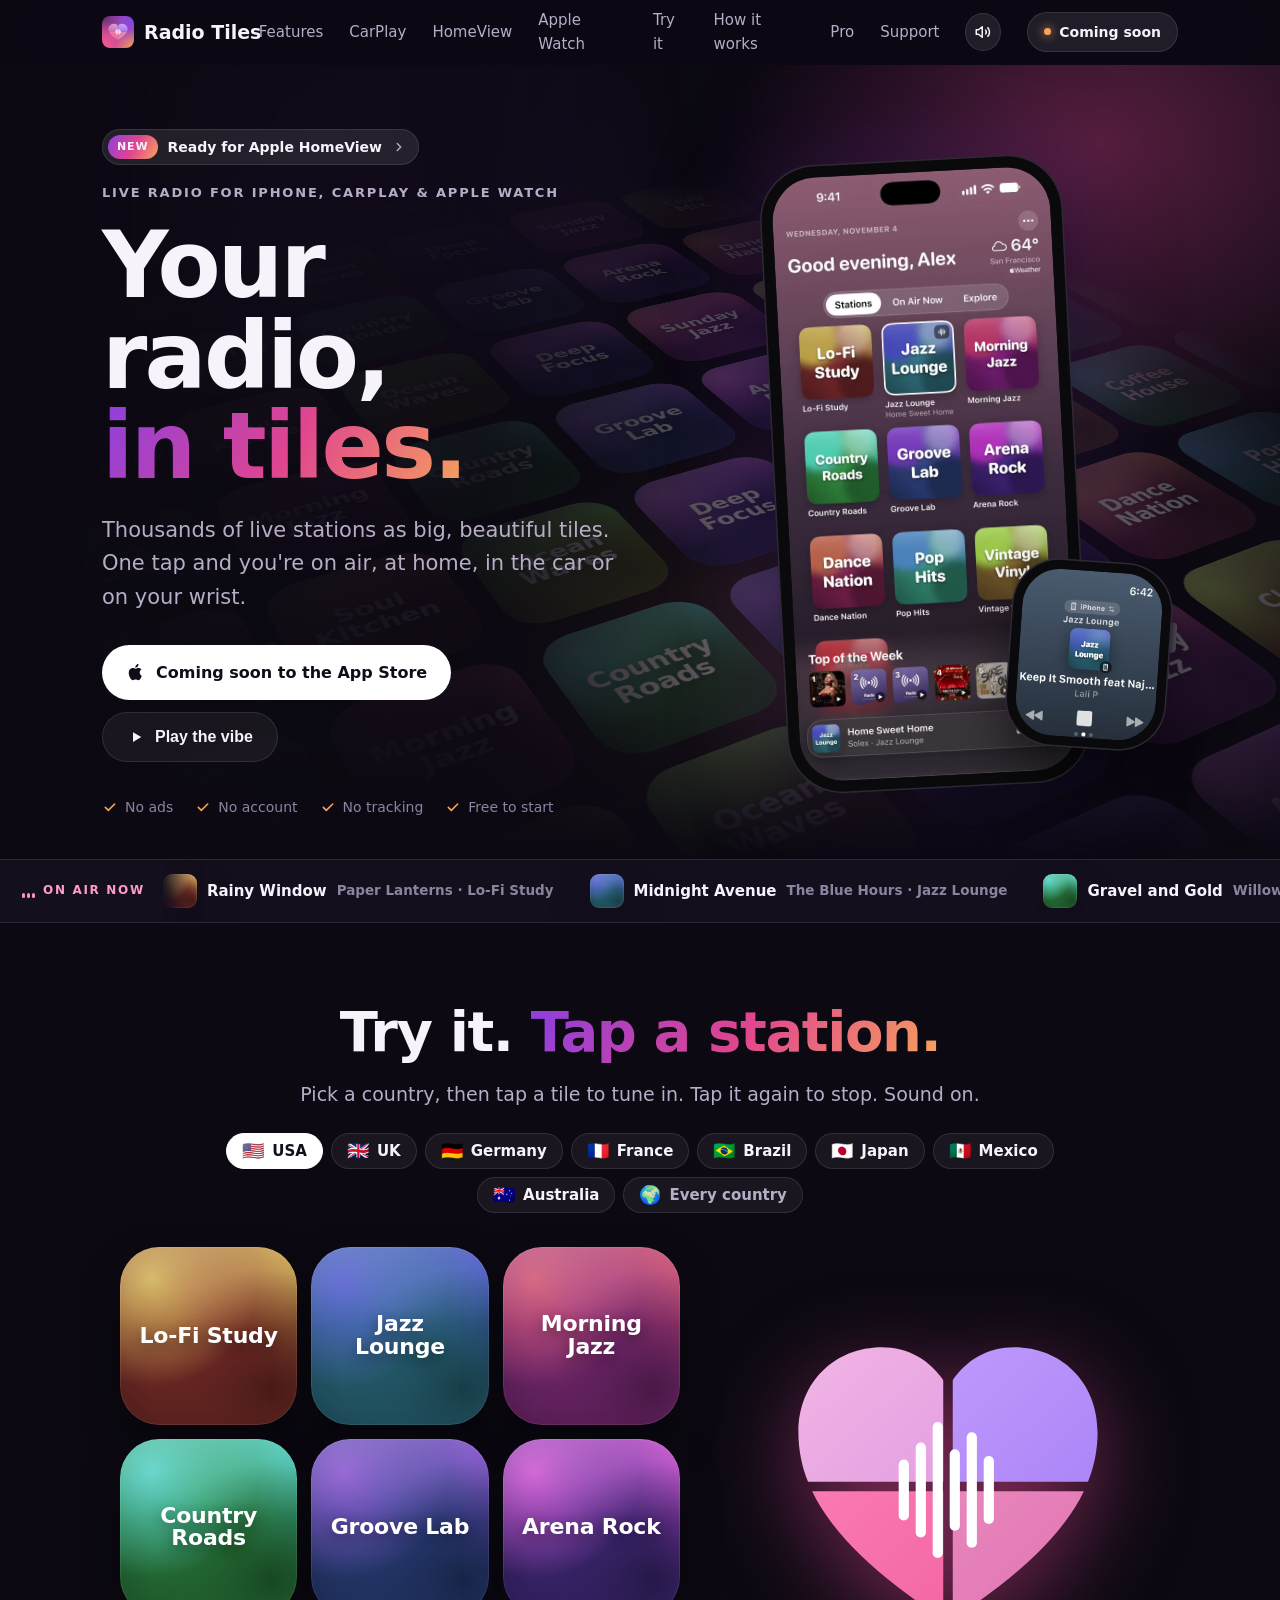
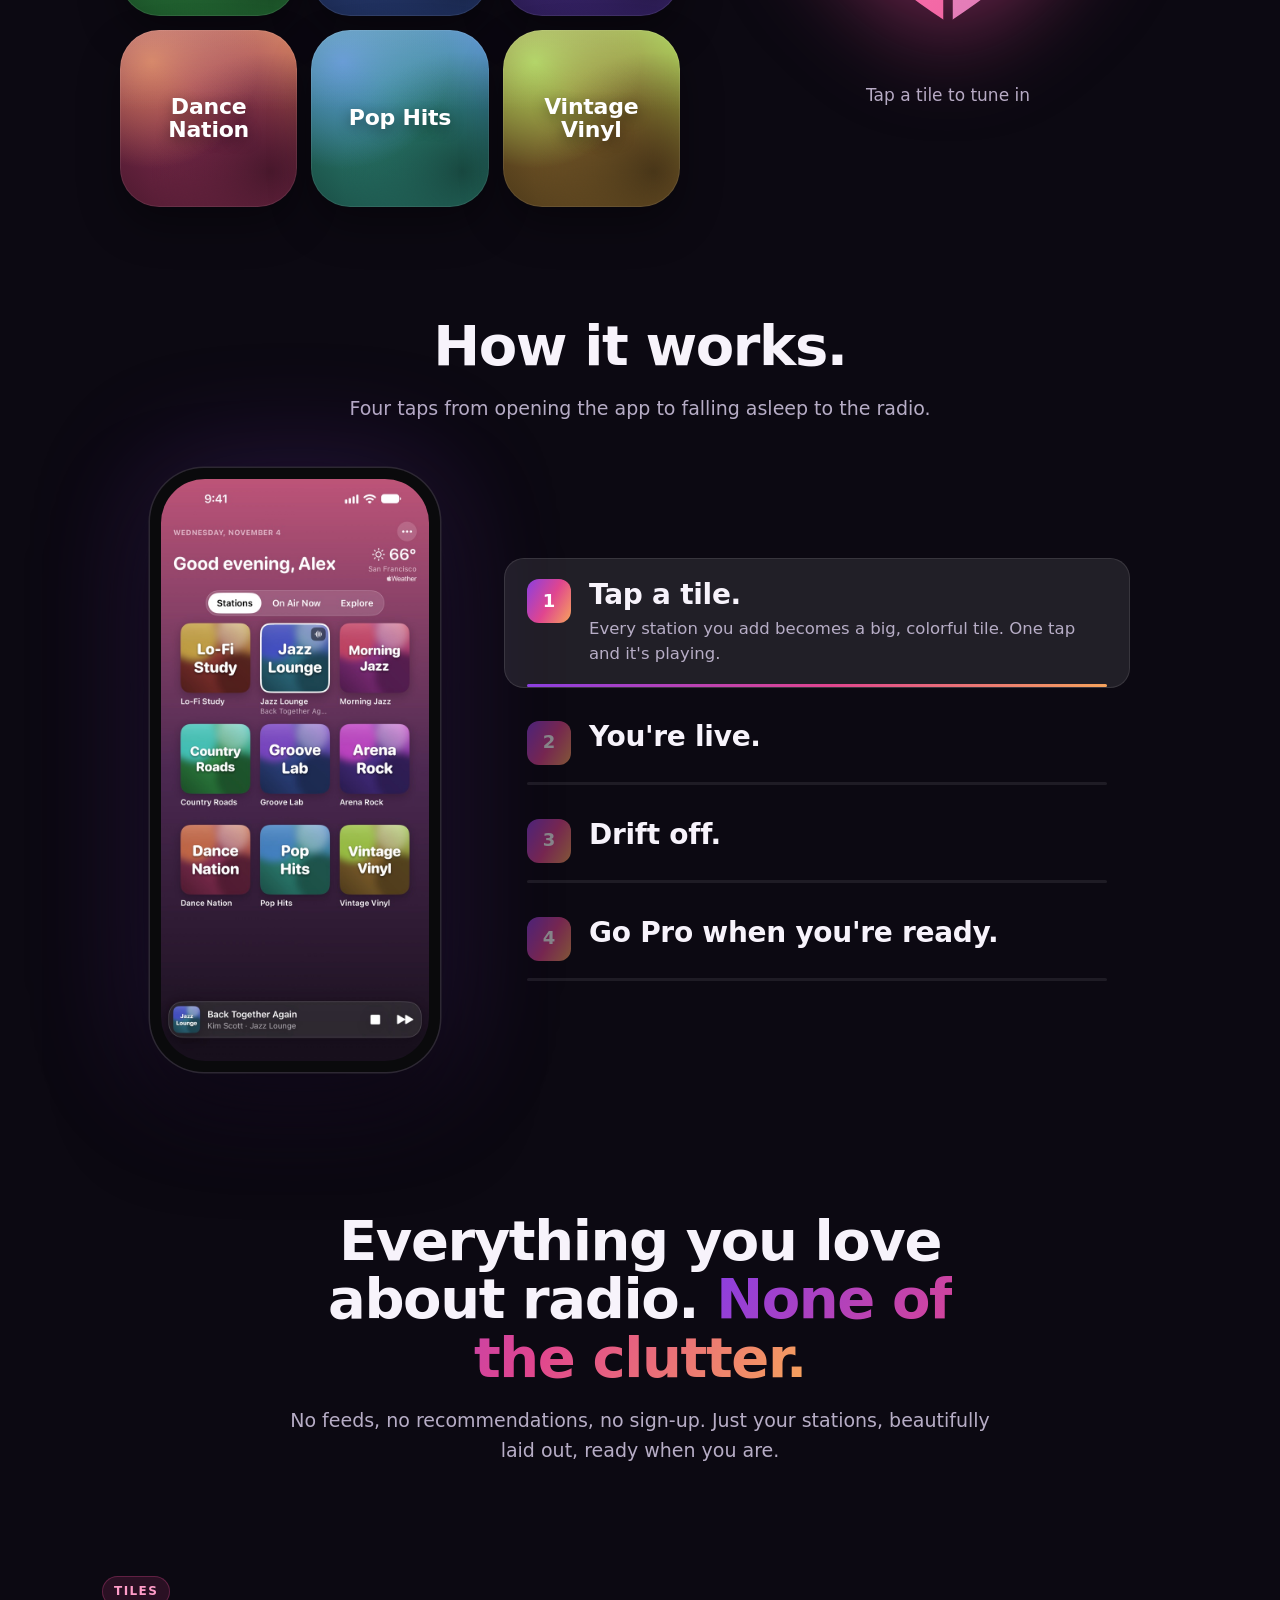
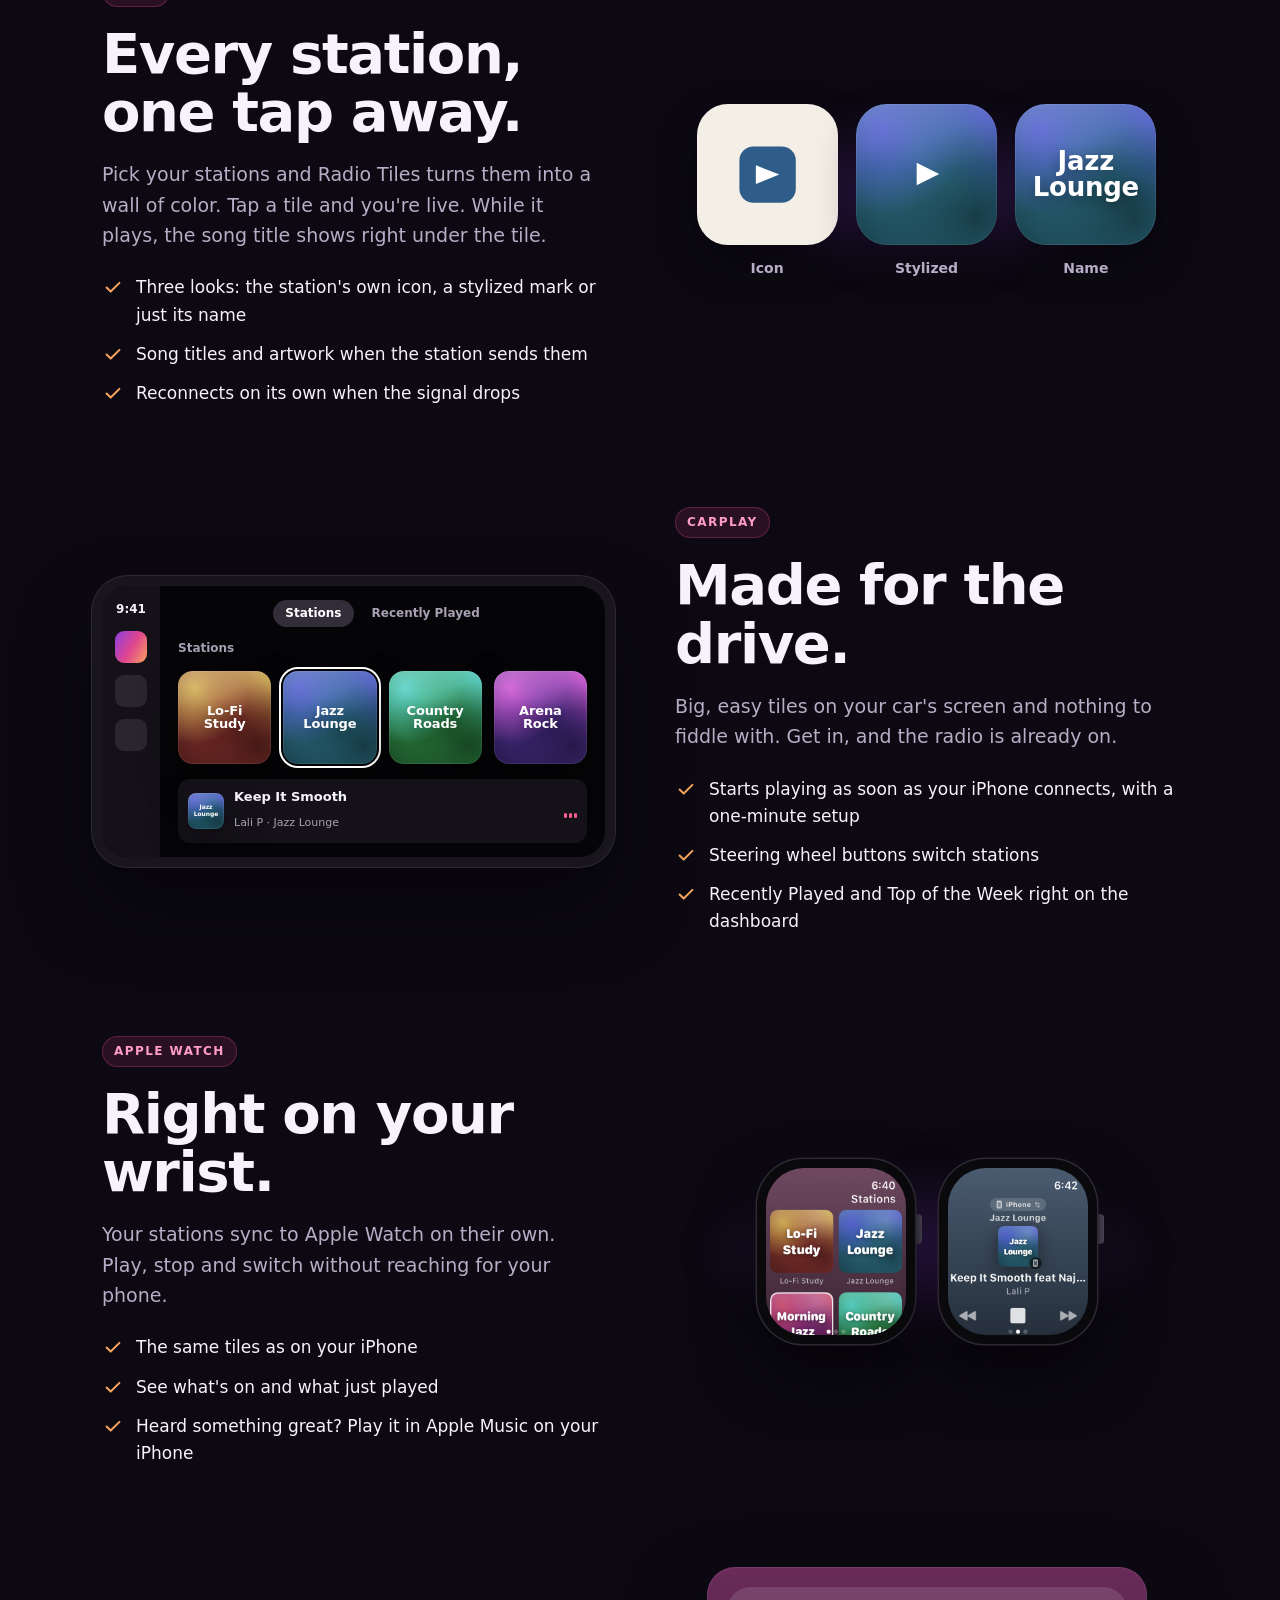
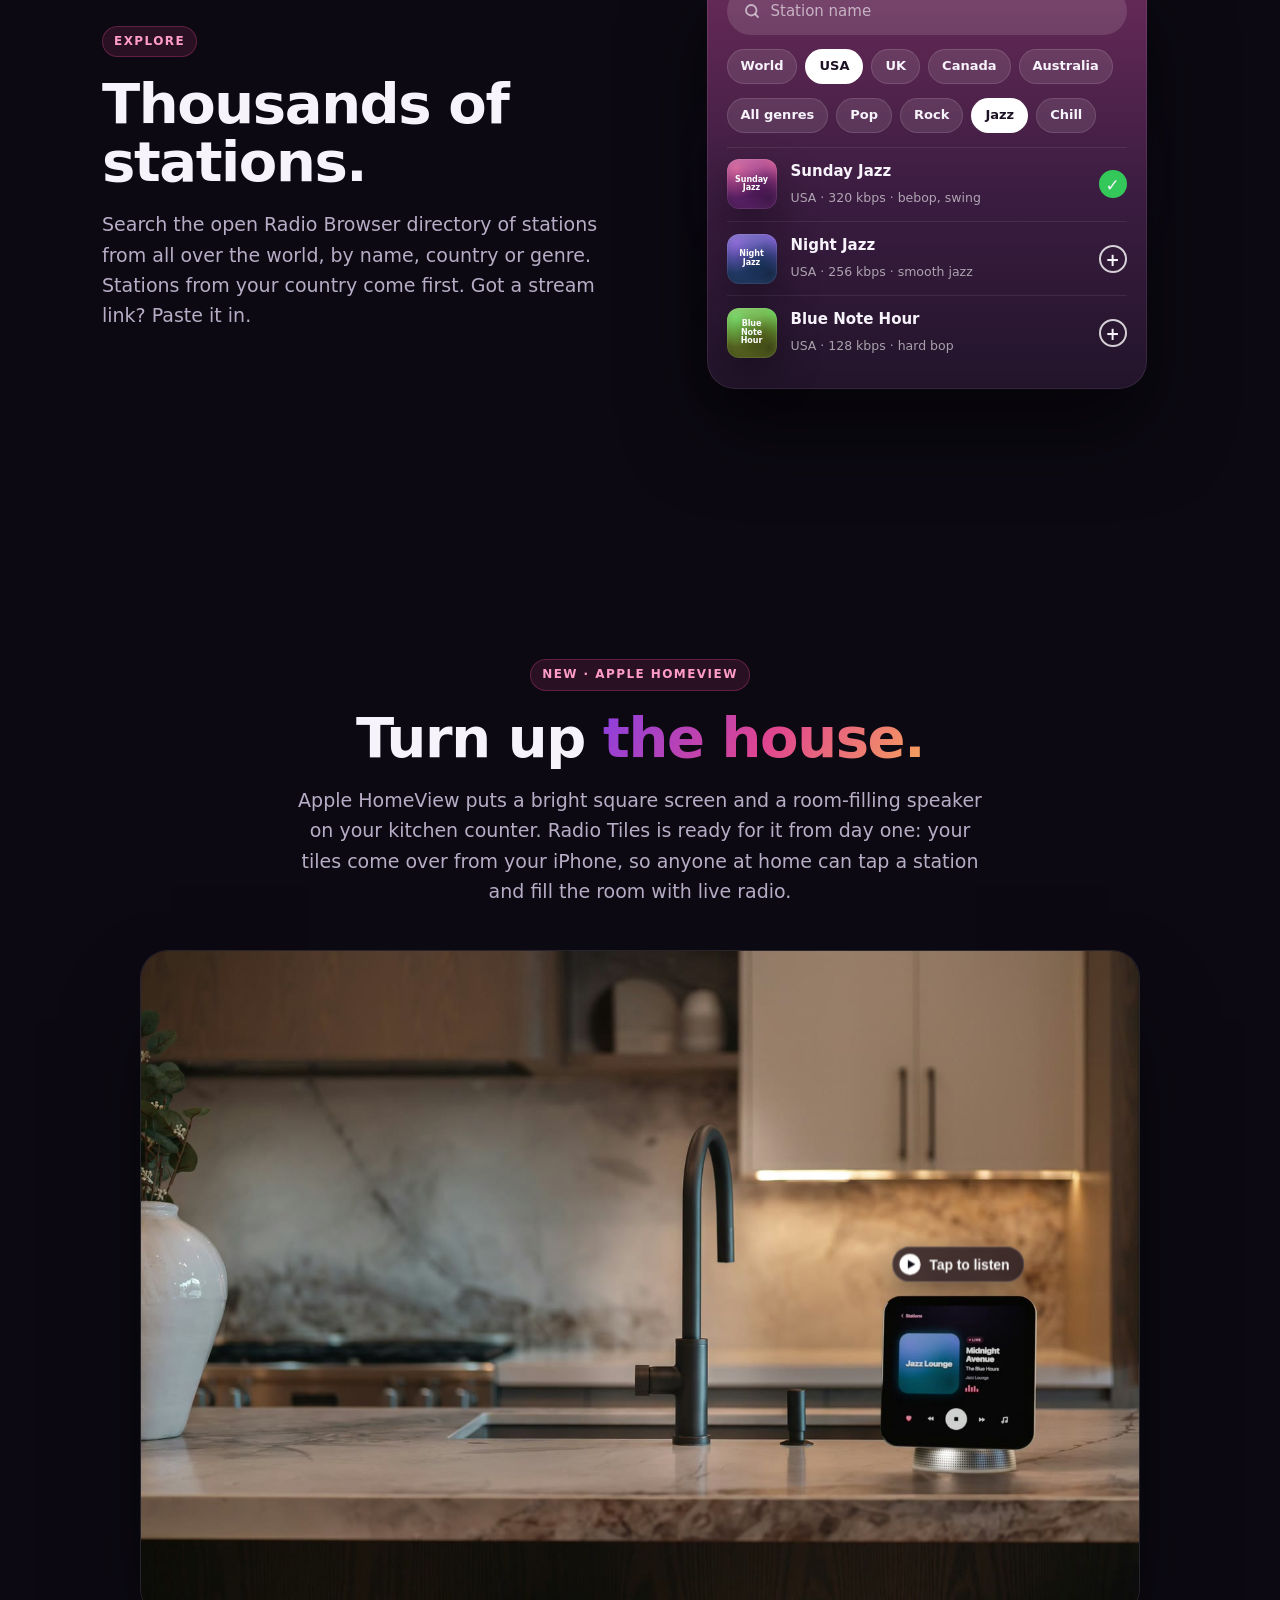
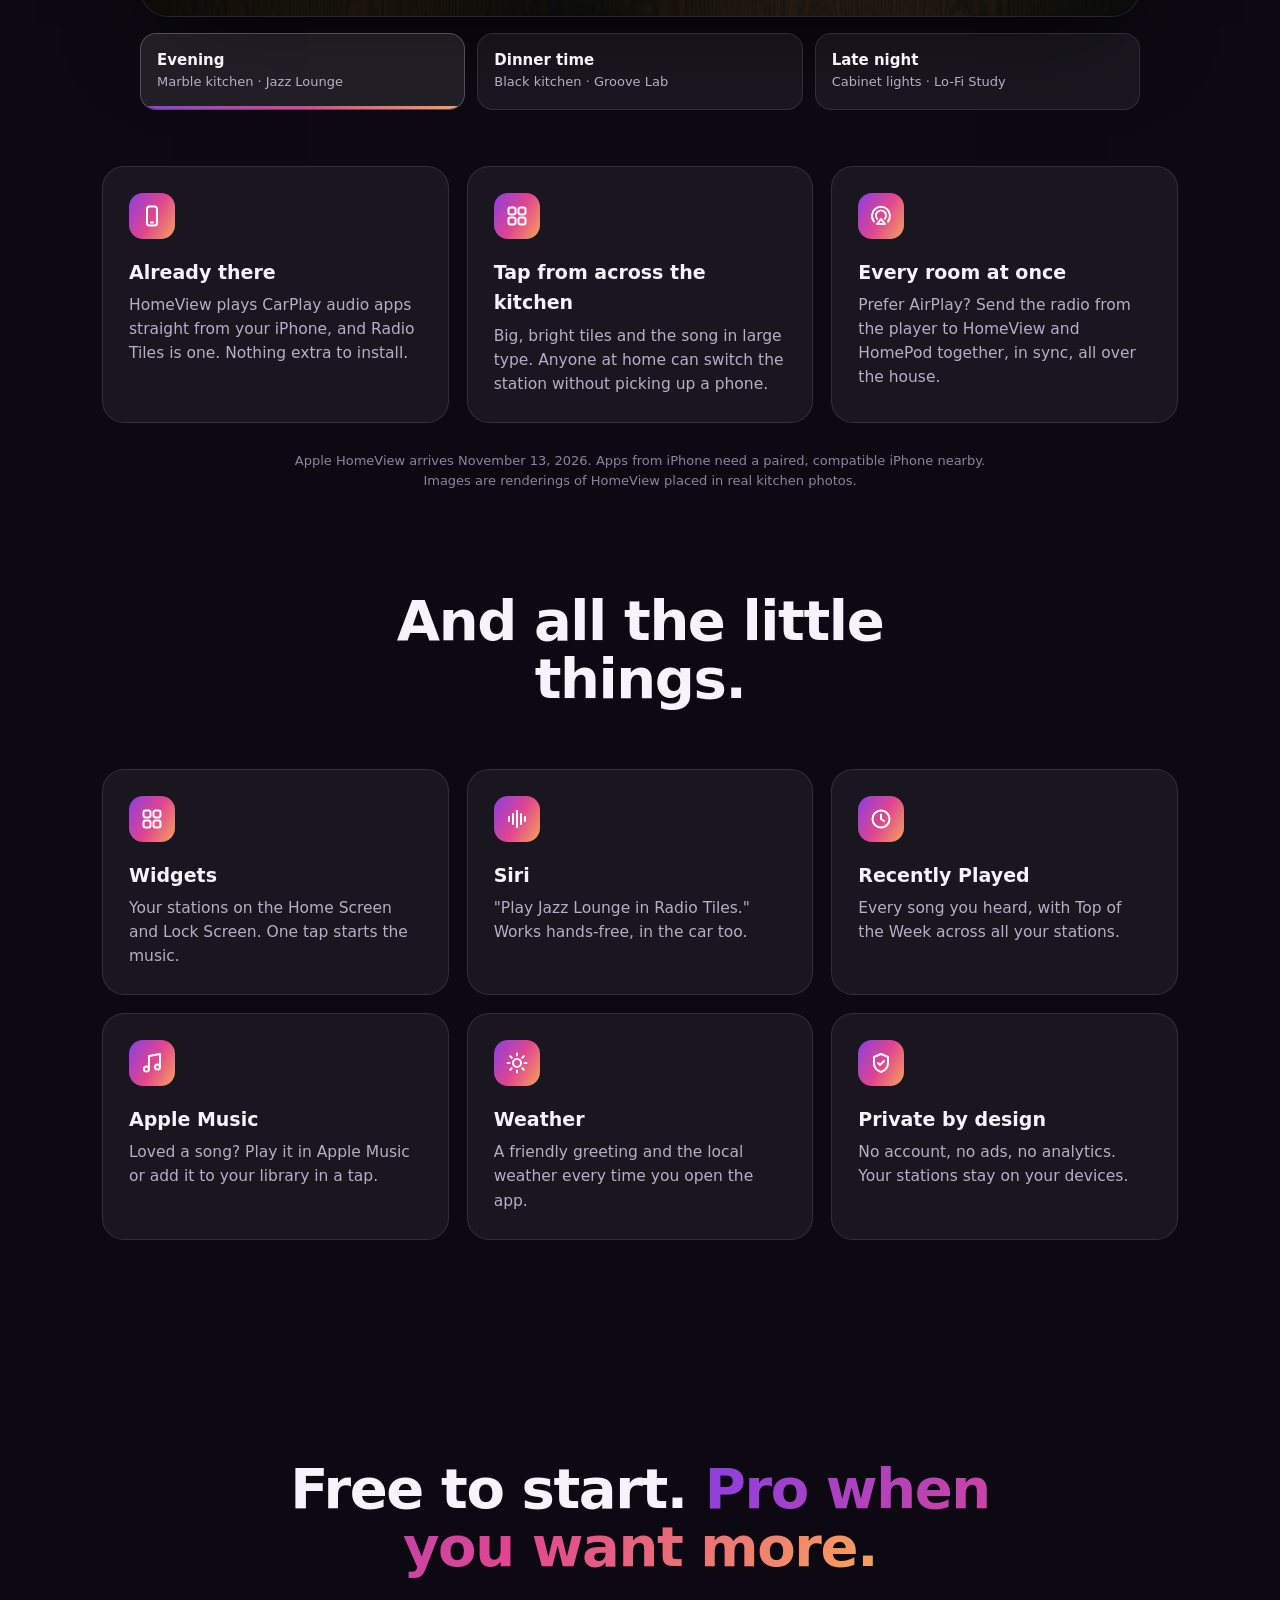
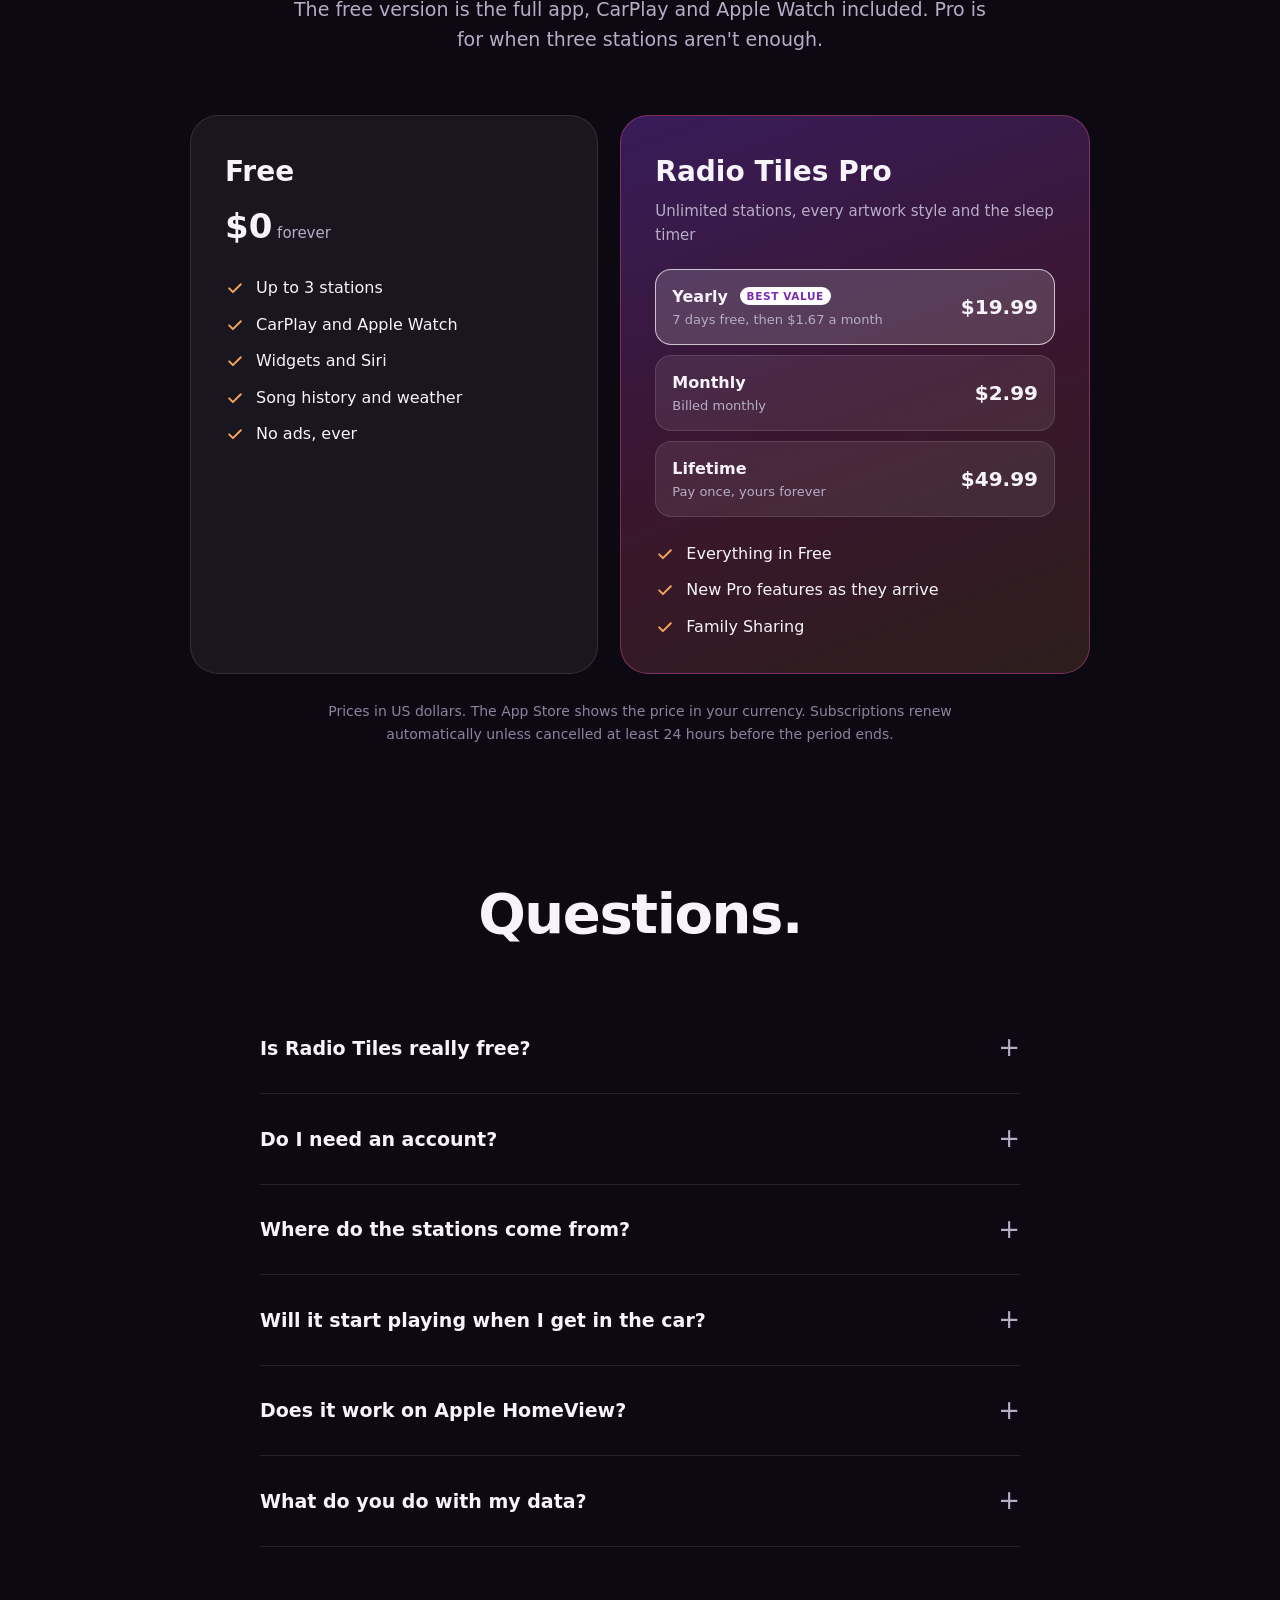
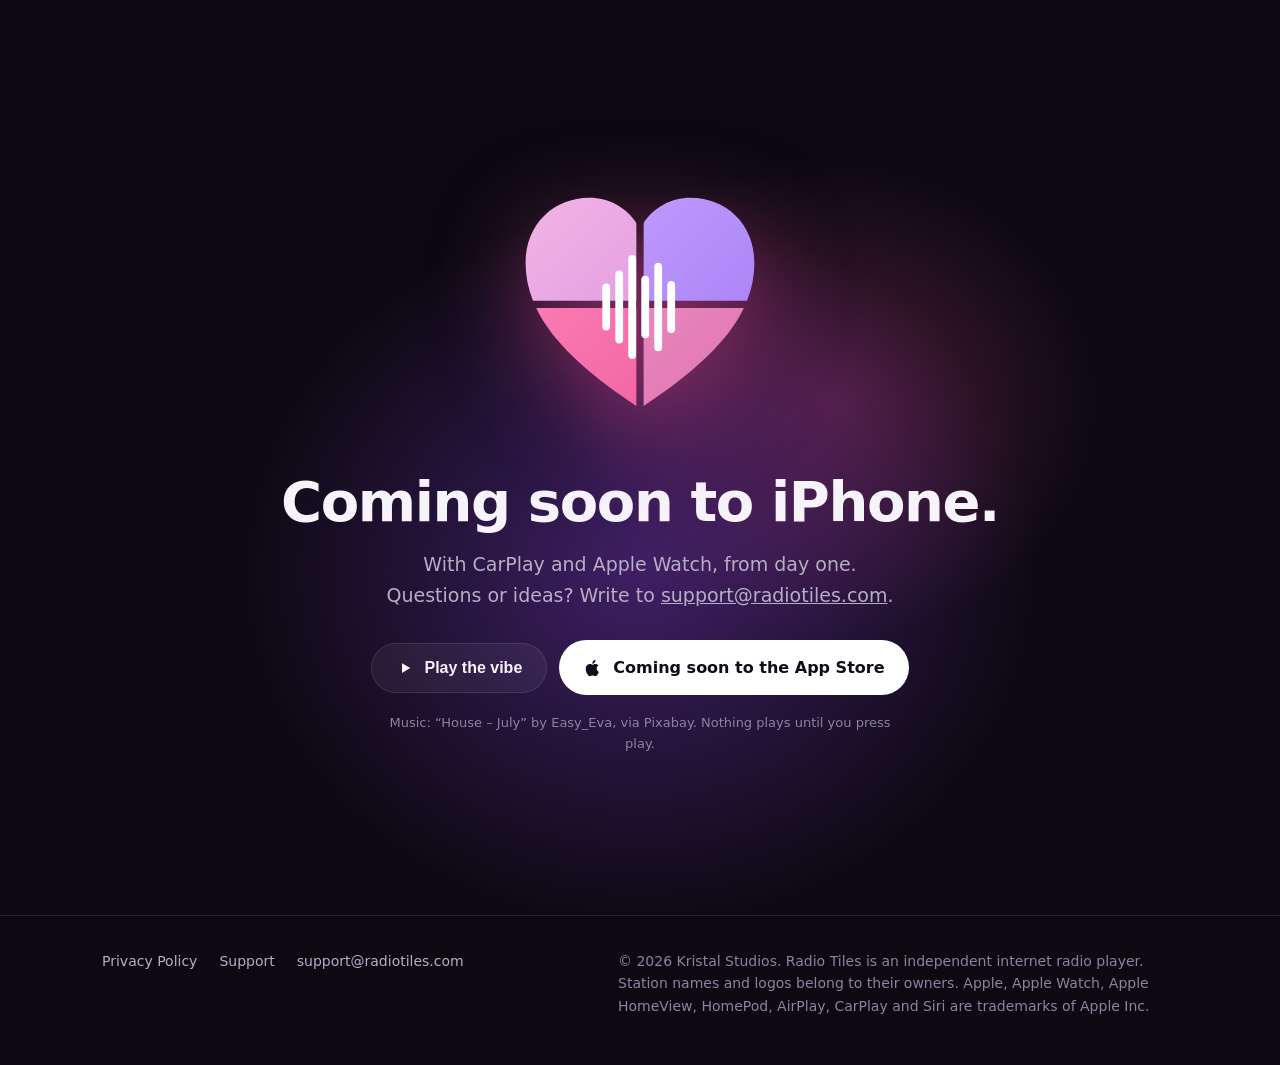
==== commit 0f93c508: "HomeView photos: no white frame around the HomeView (hover outline stuck on iPhone after a tap, and " ====
--- a/index.html
+++ b/index.html
@@ -13,7 +13,7 @@
   <meta name="twitter:card" content="summary">
   <link rel="icon" href="icon.png">
   <link rel="apple-touch-icon" href="icon.png">
-  <link rel="stylesheet" href="style.css?v=11">
+  <link rel="stylesheet" href="style.css?v=13">
 </head>
 <body>
   <header class="nav">
--- a/style.css
+++ b/style.css
@@ -618,18 +618,16 @@
 .hv-frame.on .hv-zoom { transform: scale(1.06); }
 .hv-zoom img { width: 100%; height: 100%; object-fit: cover; }
 .hv-spot { position: absolute; padding: 0; border: 0; background: none; cursor: pointer; border-radius: 10%; -webkit-tap-highlight-color: transparent; }
-.hv-spot::before, .hv-spot::after { content: ""; position: absolute; inset: -5%; border-radius: 14%; pointer-events: none; }
-.hv-spot::before { border: 2px solid transparent; transition: border-color .25s; }
-.hv-spot:hover::before, .hv-spot:focus-visible::before { border-color: rgba(255, 255, 255, .6); }
+/* No frame around the HomeView in the photo: the chip invites the tap. A ring shows only for keyboard focus. */
+.hv-spot::before { content: ""; position: absolute; inset: -5%; border-radius: 14%; pointer-events: none; border: 2px solid transparent; }
+.hv-spot:focus-visible::before { border-color: rgba(255, 255, 255, .6); }
 .hv-spot:focus-visible { outline: none; }
-.hv-spot::after { border: 2px solid rgba(255, 255, 255, .55); opacity: 0; animation: hvspot 2.8s ease-out infinite; }
-@keyframes hvspot { 0% { transform: scale(.98); opacity: .55; } 100% { transform: scale(1.22); opacity: 0; } }
-.hv-frame.playing .hv-spot::after { animation: none; }
 .hv-chip {
   position: absolute; left: 50%; bottom: calc(100% + 12px); transform: translateX(-50%);
   display: inline-flex; align-items: center; gap: 8px; white-space: nowrap; padding: 6px 13px 6px 6px; border-radius: 999px;
   background: rgba(18, 12, 26, .72); border: 1px solid rgba(255, 255, 255, .18); color: #fff; font-size: 13px; font-weight: 700;
-  -webkit-backdrop-filter: blur(12px); backdrop-filter: blur(12px); box-shadow: 0 10px 24px rgba(0, 0, 0, .4); pointer-events: none;
+  -webkit-backdrop-filter: blur(12px); backdrop-filter: blur(12px); box-shadow: 0 10px 24px rgba(0, 0, 0, .4);
+  cursor: pointer;   /* the chip is part of the button: tapping "Tap to listen" plays too */
 }
 .hv-chip i { width: 20px; height: 20px; border-radius: 50%; background: #fff; display: grid; place-items: center; }
 .hv-chip i::after { content: ""; margin-left: 2px; border-left: 7px solid #120c1a; border-top: 4.5px solid transparent; border-bottom: 4.5px solid transparent; }
@@ -665,7 +663,6 @@
 @media (prefers-reduced-motion: reduce) {
   .hv-zoom { transition: none; }
   .hv-frame.on .hv-zoom { transform: none; }
-  .hv-spot::after { animation: none; }
 }
 @media (max-width: 560px) and (prefers-reduced-motion: reduce) {
   .hv-zoom, .hv-frame.on .hv-zoom { transform: scale(1.4); }
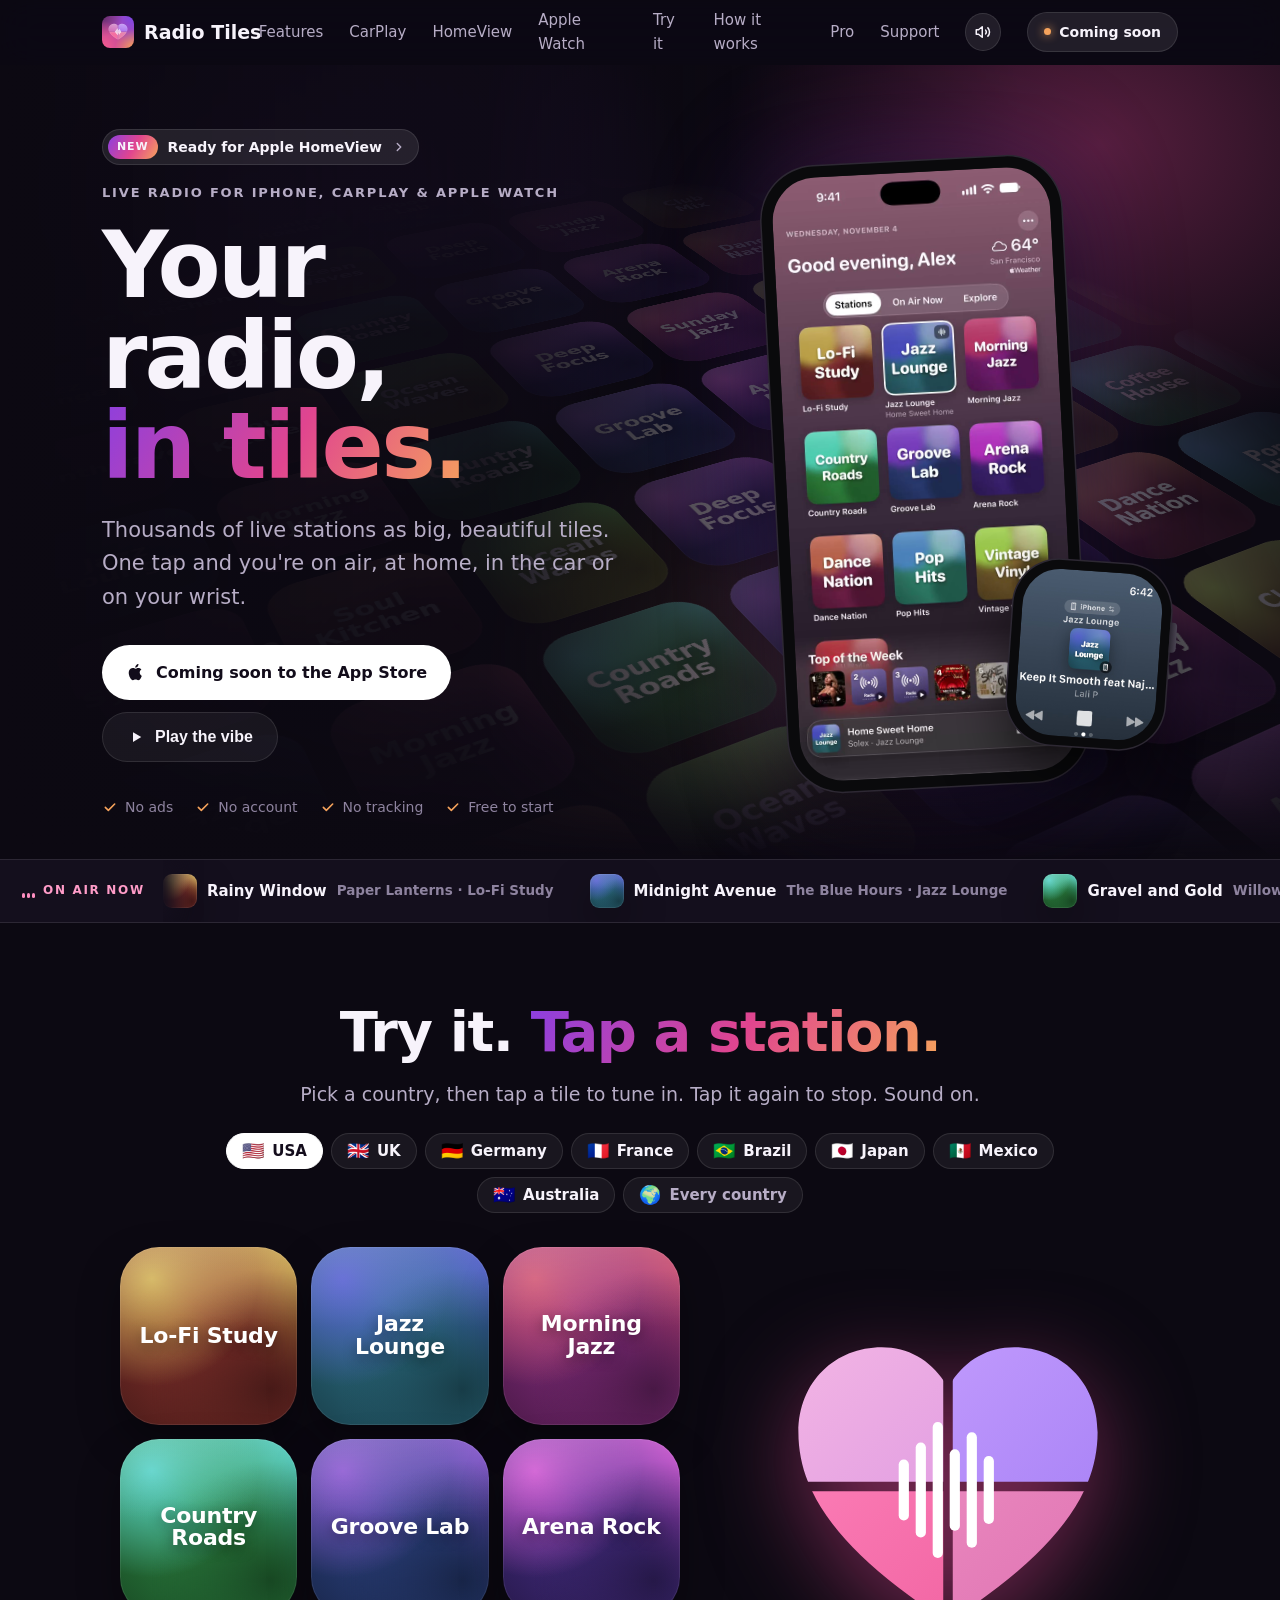
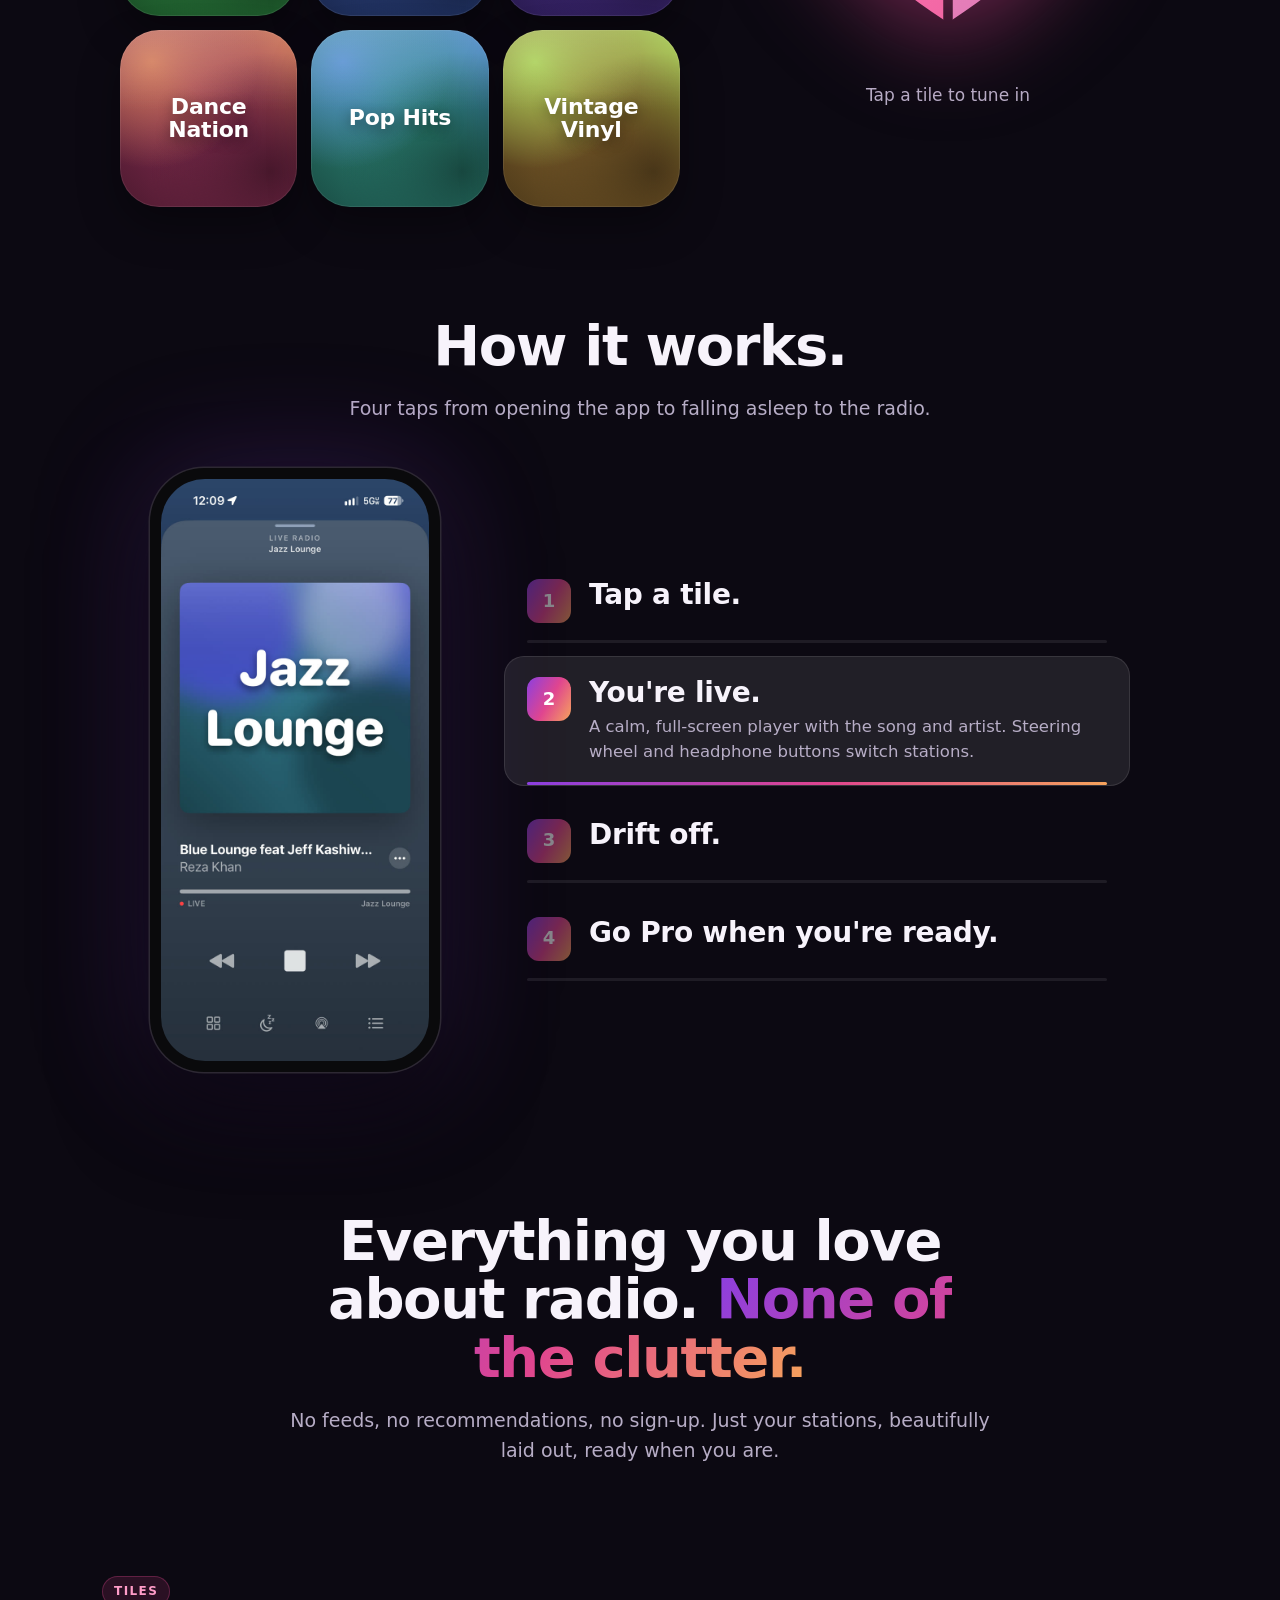
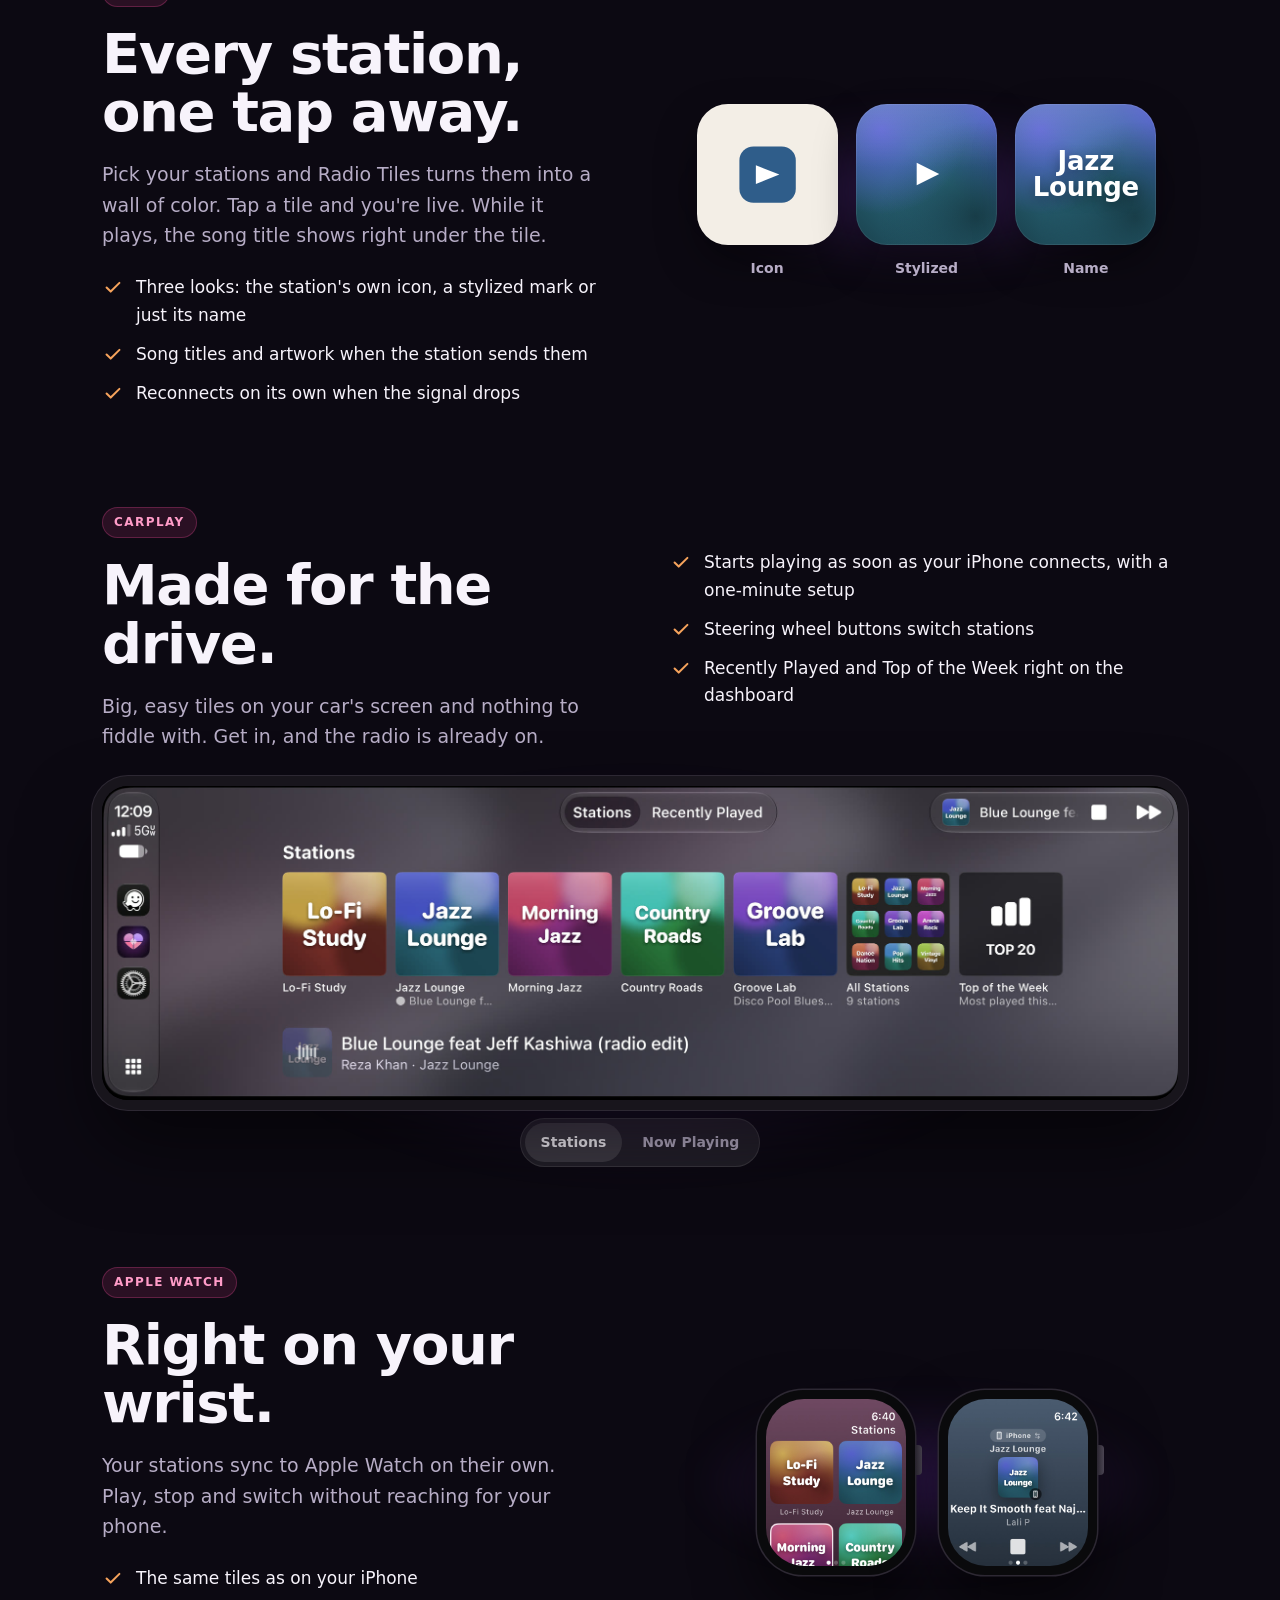
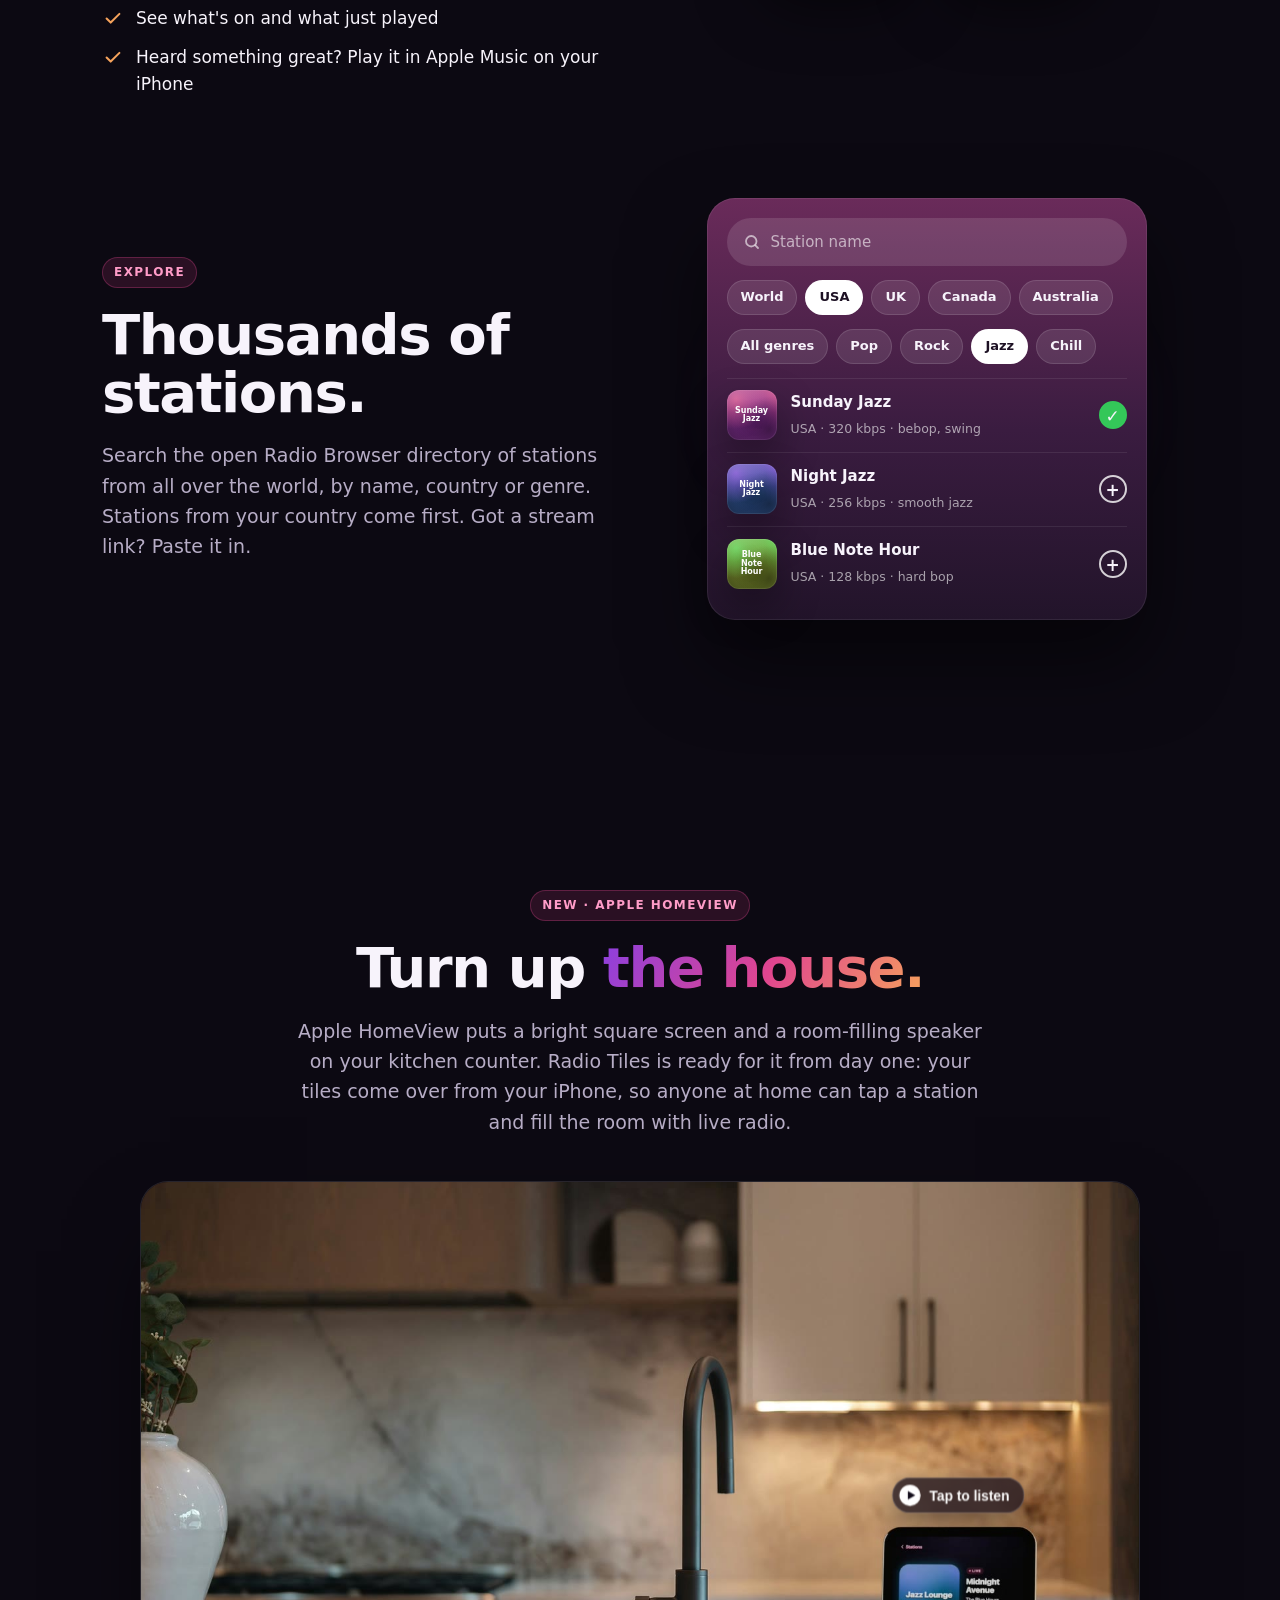
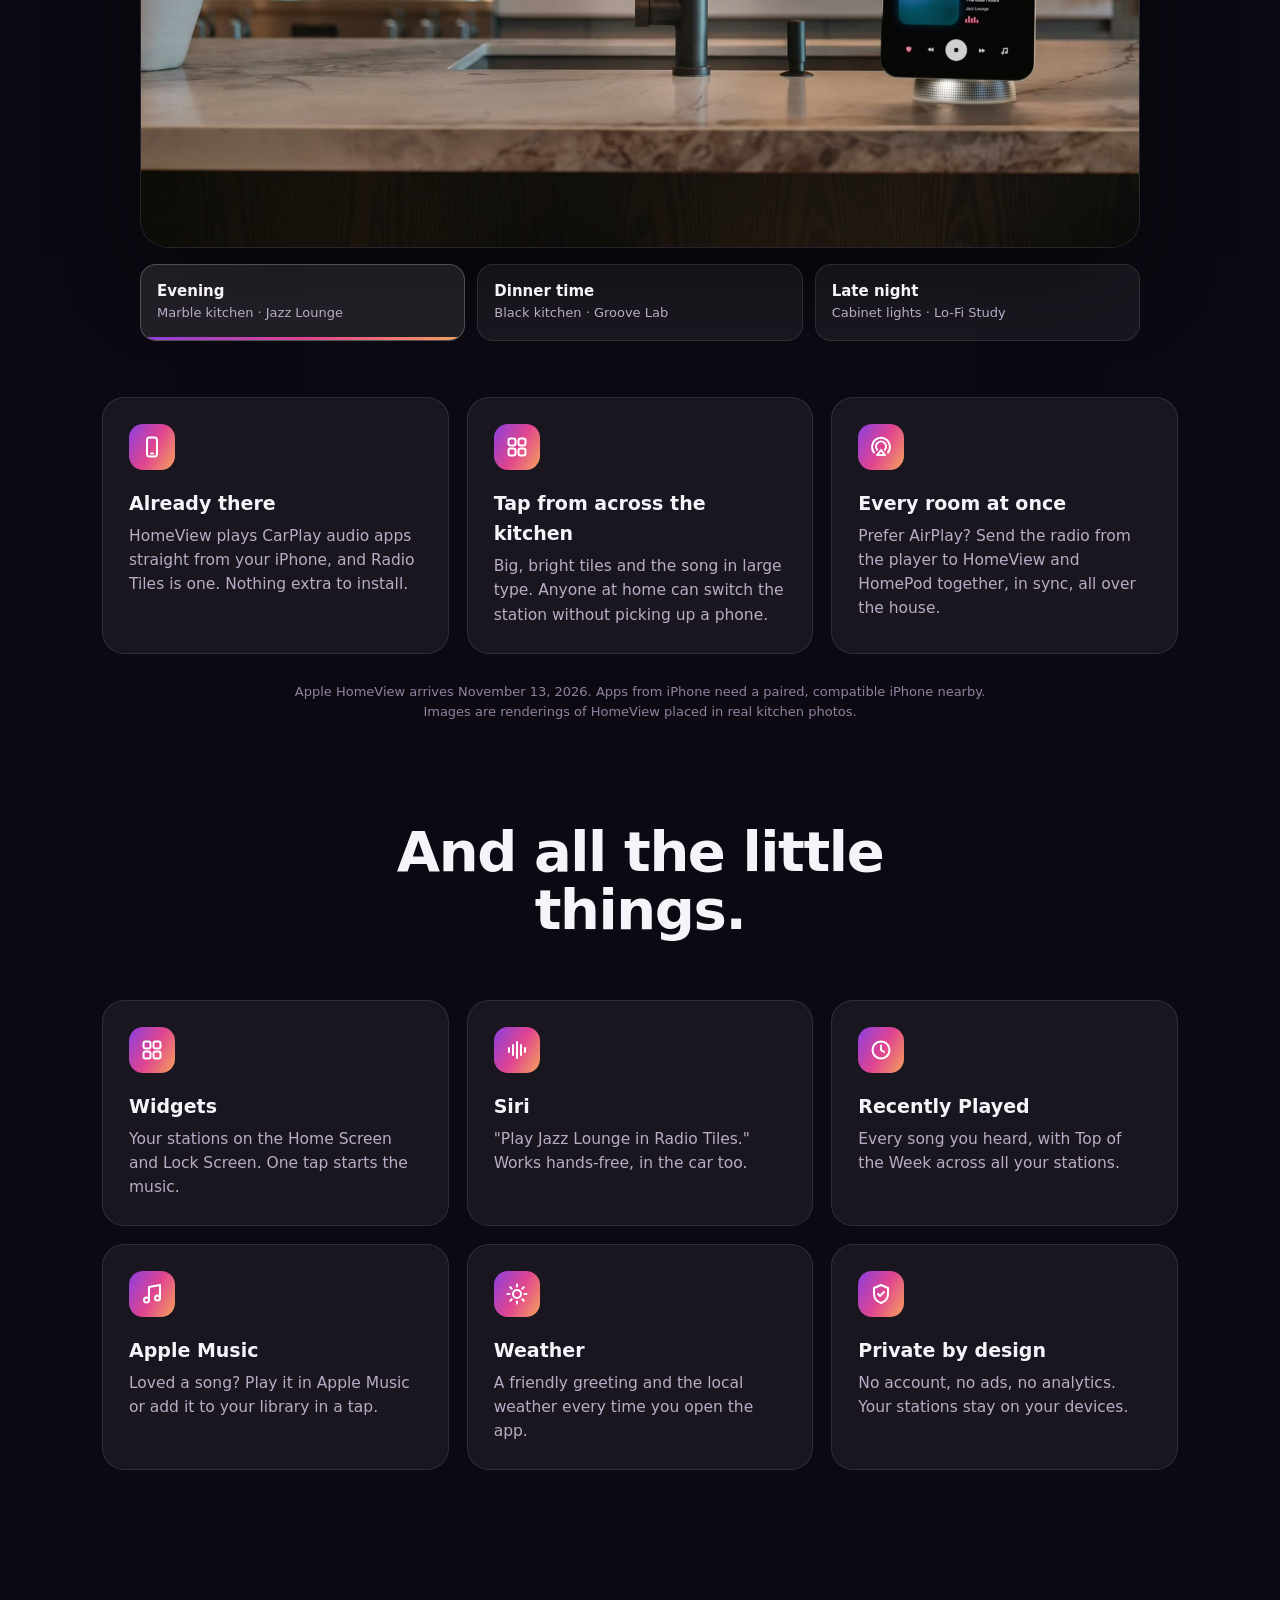
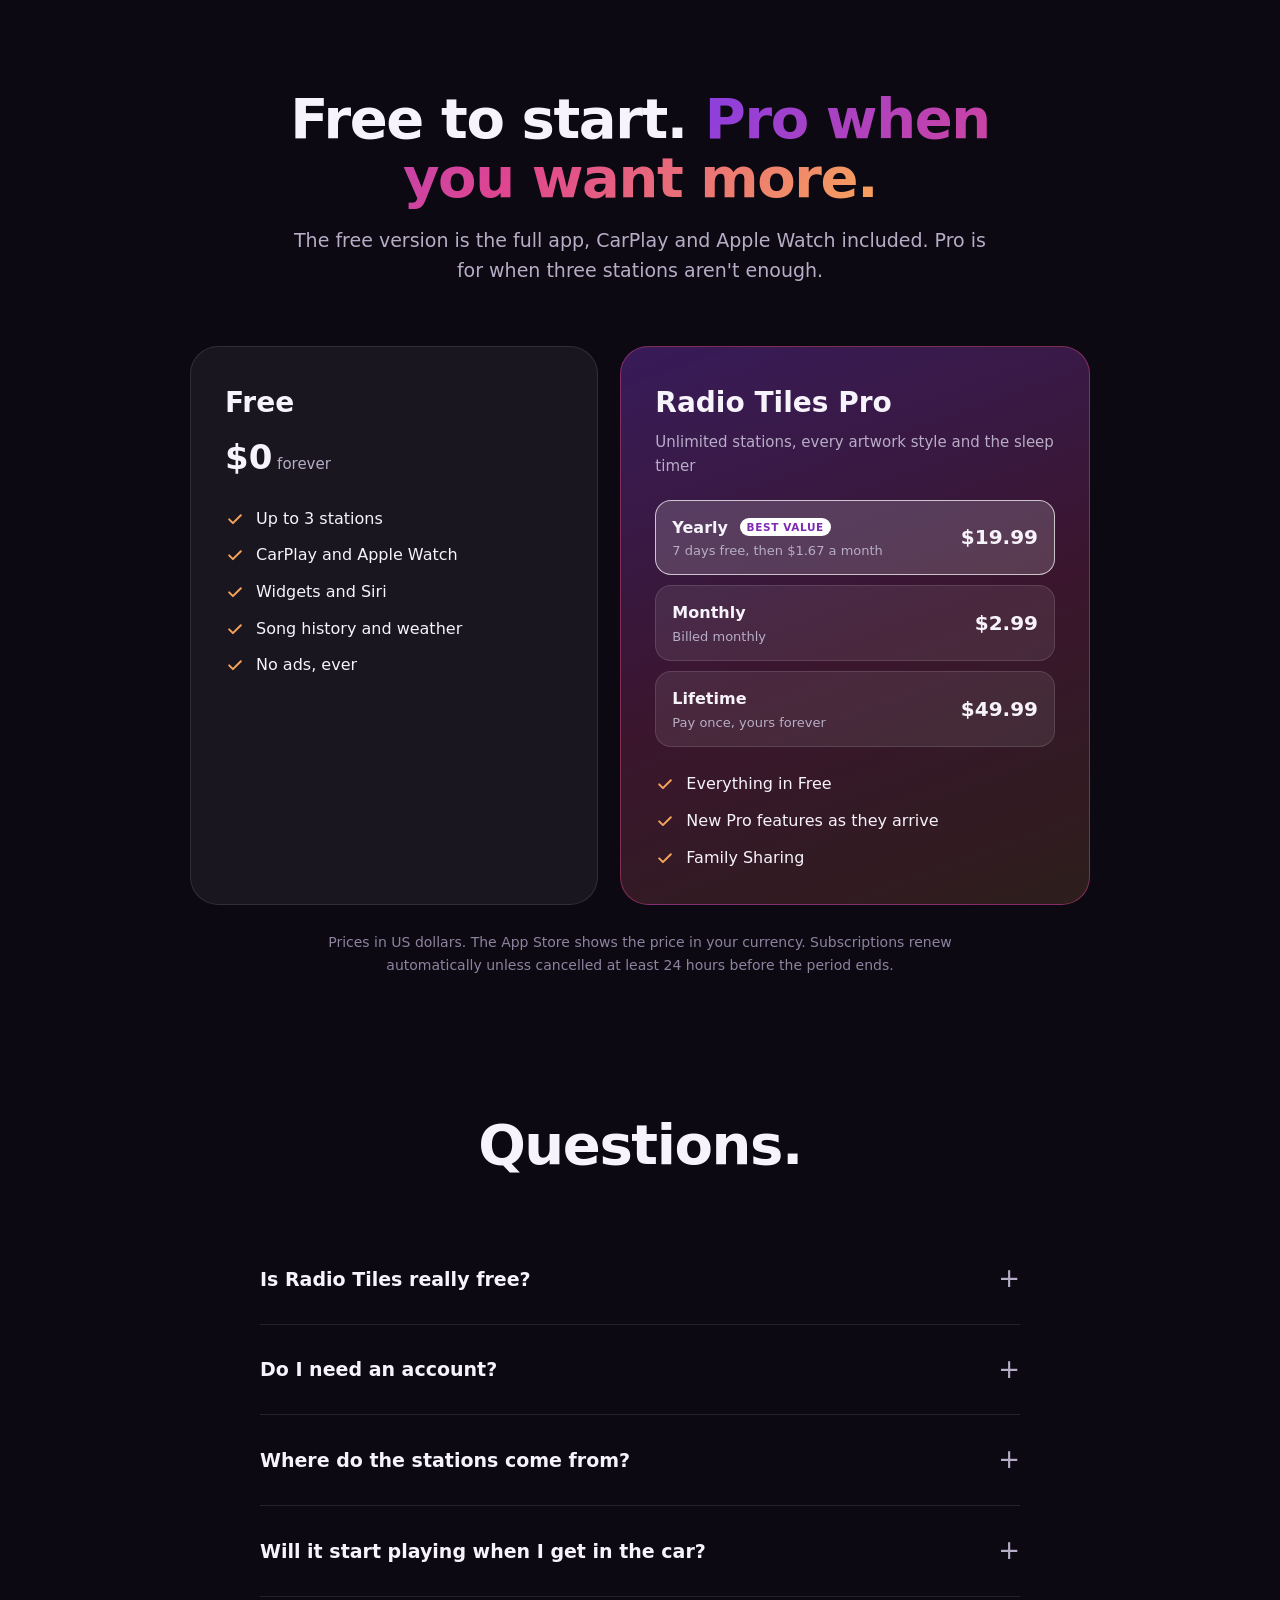
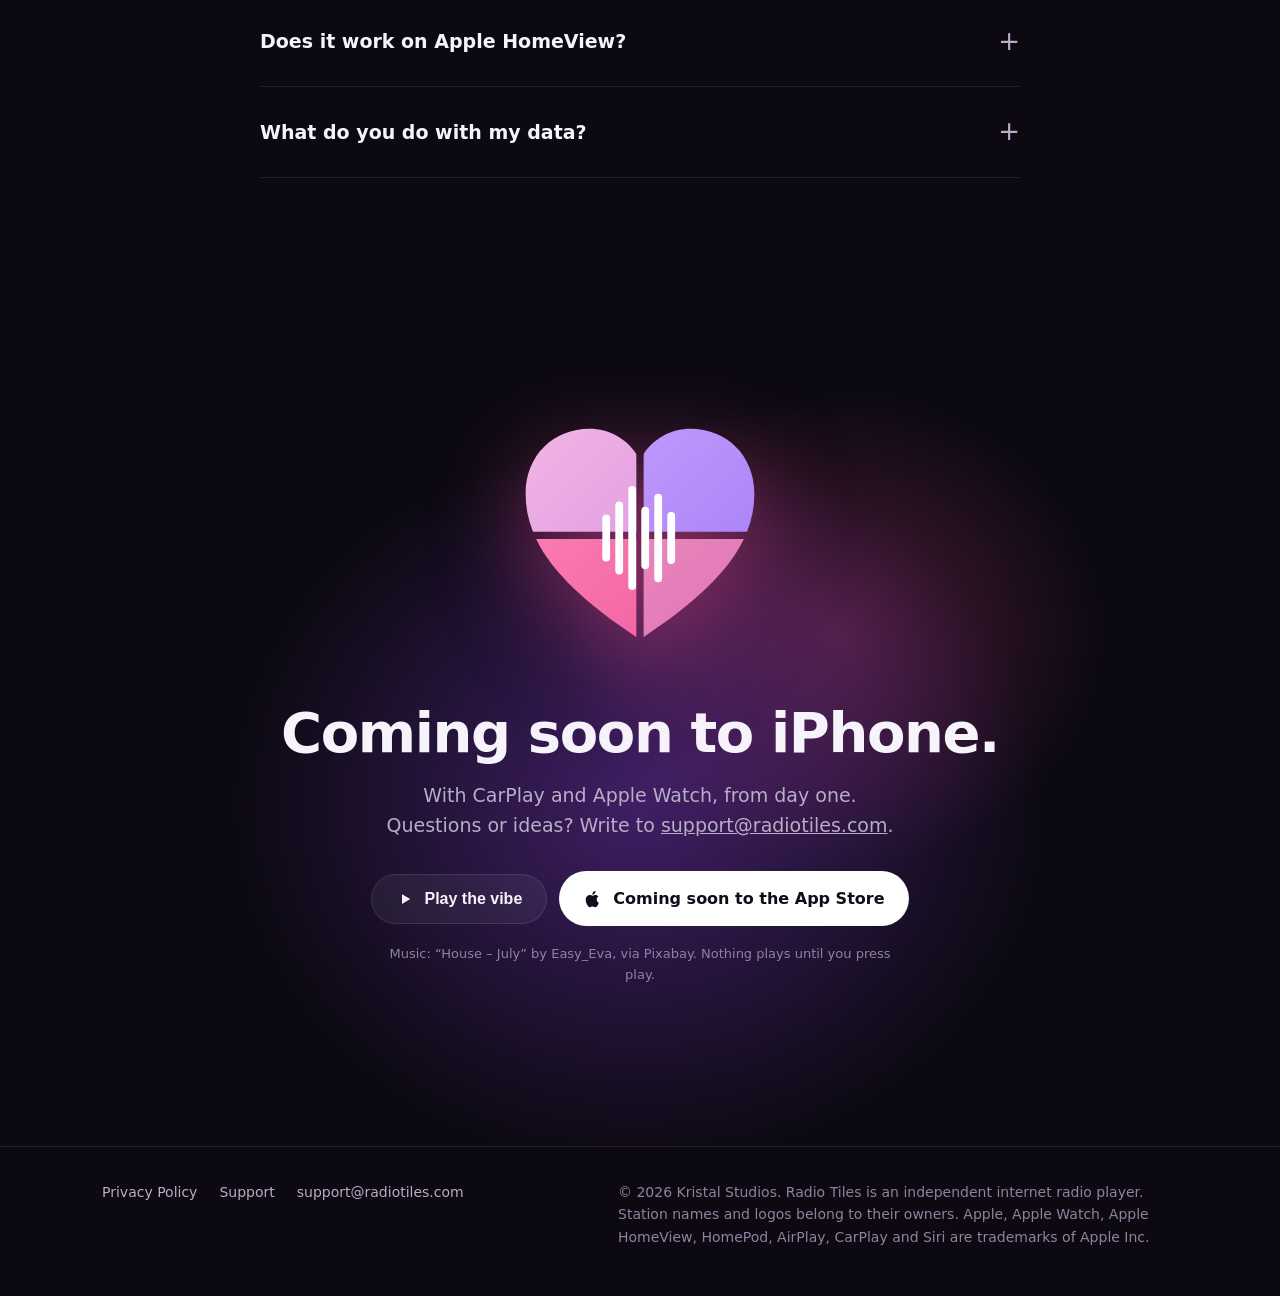
==== commit 3e781ff2: "Real screenshots: CarPlay from a car display, How it works from an iPhone CarPlay section: the drawn" ====
--- a/index.html
+++ b/index.html
@@ -13,7 +13,7 @@
   <meta name="twitter:card" content="summary">
   <link rel="icon" href="icon.png">
   <link rel="apple-touch-icon" href="icon.png">
-  <link rel="stylesheet" href="style.css?v=13">
+  <link rel="stylesheet" href="style.css?v=14">
 </head>
 <body>
   <header class="nav">
@@ -138,7 +138,7 @@
           <div class="phone story-phone">
             <img class="shot on" src="assets/home.jpg" alt="The home screen with station tiles" width="660" height="1434">
             <img class="shot" src="assets/player-live.jpg" alt="The full-screen player" width="660" height="1434" loading="lazy">
-            <img class="shot" src="assets/player.jpg" alt="The player with a sleep timer counting down" width="660" height="1434" loading="lazy">
+            <img class="shot" src="assets/player.jpg" alt="The sleep timer menu: in 15 minutes to 2 hours, or when this song ends" width="660" height="1434" loading="lazy">
             <img class="shot" src="assets/pro.jpg" alt="The Radio Tiles Pro screen" width="660" height="1434" loading="lazy">
           </div>
           <div class="steps" role="group" aria-label="Steps">
@@ -207,7 +207,7 @@
           </div>
         </div>
 
-        <div class="feature flip reveal" id="carplay">
+        <div class="feature feature-wide reveal" id="carplay">
           <div class="feature-copy">
             <span class="tag">CarPlay</span>
             <h2>Made for the drive.</h2>
@@ -219,23 +219,14 @@
             </ul>
           </div>
           <div class="feature-visual">
-            <div class="carplay" role="img" aria-label="Radio Tiles in CarPlay: a row of station tiles and the song now playing">
-              <div class="cp-side"><span>9:41</span><i class="on"></i><i></i><i></i></div>
-              <div class="cp-main">
-                <div class="cp-tabs"><span class="on">Stations</span><span>Recently Played</span></div>
-                <div class="cp-label">Stations</div>
-                <div class="cp-row">
-                  <div class="tile" style="--h:3">Lo-Fi Study</div>
-                  <div class="tile playing" style="--h:194">Jazz Lounge</div>
-                  <div class="tile" style="--h:134">Country Roads</div>
-                  <div class="tile" style="--h:257">Arena Rock</div>
-                </div>
-                <div class="cp-now">
-                  <div class="tile" style="--h:194">Jazz Lounge</div>
-                  <div><b>Keep It Smooth</b><small>Lali P · Jazz Lounge</small></div>
-                  <div class="eq"><i></i><i></i><i></i></div>
-                </div>
-              </div>
+            <!-- Real CarPlay screenshots (demo stations, dark mode, a wide car display). -->
+            <div class="cp-screen">
+              <img class="cp-shot on" src="assets/carplay-stations.jpg" alt="Radio Tiles in CarPlay: station tiles, All Stations, Top of the Week and the song now playing" width="2200" height="643" loading="lazy">
+              <img class="cp-shot" src="assets/carplay-playing.jpg" alt="Now Playing in CarPlay: Jazz Lounge, Blue Lounge by Reza Khan" width="2200" height="643" loading="lazy">
+            </div>
+            <div class="cp-switch" role="group" aria-label="CarPlay screens">
+              <button type="button" class="on" data-cp="0" aria-pressed="true">Stations</button>
+              <button type="button" data-cp="1" aria-pressed="false">Now Playing</button>
             </div>
           </div>
         </div>
@@ -699,6 +690,17 @@
       steps.forEach(function (s, k) { s.addEventListener("click", function () { showStep(k); }); });
       if (steps.length) showStep(0);
 
+      // CarPlay: the real screens switch on their own (Stations, Now Playing); a tap on a button picks one and stops it.
+      var cpShots = document.querySelectorAll(".cp-shot"), cpButtons = document.querySelectorAll(".cp-switch button"), cpTimer;
+      function showCarPlay(i, auto) {
+        cpButtons.forEach(function (b, k) { b.classList.toggle("on", k === i); b.setAttribute("aria-pressed", k === i ? "true" : "false"); });
+        cpShots.forEach(function (img, k) { img.classList.toggle("on", k === i); });
+        clearTimeout(cpTimer);
+        if (auto && !still) cpTimer = setTimeout(function () { showCarPlay((i + 1) % cpShots.length, true); }, 5000);
+      }
+      cpButtons.forEach(function (b, k) { b.addEventListener("click", function () { showCarPlay(k, false); }); });
+      if (cpShots.length) showCarPlay(0, true);
+
       // Idea 6: the hero video stays still for people who prefer less motion.
       var video = document.querySelector(".screen-video");
       if (video && window.matchMedia("(prefers-reduced-motion: reduce)").matches) { video.removeAttribute("autoplay"); video.pause(); }
--- a/style.css
+++ b/style.css
@@ -177,31 +177,26 @@
 .looks .tile.icon-style { background: #f3eee6; }
 .looks .tile.icon-style svg { width: 70%; height: auto; }
 
-/* CarPlay mockup */
-.carplay {
-  width: 100%; max-width: 520px; aspect-ratio: 16 / 8.6; border-radius: 26px; background: #050507;
-  box-shadow: 0 0 0 10px #18151c, 0 0 0 11px #2d2833, 0 40px 80px rgba(0, 0, 0, .55);
-  display: grid; grid-template-columns: 58px 1fr; overflow: hidden;
-}
-.cp-side { background: #141218; display: flex; flex-direction: column; align-items: center; gap: 12px; padding: 14px 0; font-size: 12px; font-weight: 600; }
-.cp-side i { display: block; width: 32px; height: 32px; border-radius: 9px; background: #2a2630; }
-.cp-side i.on { background: var(--grad); }
-.cp-main { padding: 14px 18px; display: flex; flex-direction: column; gap: 12px; min-width: 0; }
-.cp-tabs { display: flex; justify-content: center; gap: 6px; font-size: 12px; font-weight: 600; }
-.cp-tabs span { padding: 4px 12px; border-radius: 999px; color: #a8a0b3; }
-.cp-tabs span.on { background: #322d38; color: #fff; }
-.cp-label { font-size: 12px; color: #a8a0b3; font-weight: 600; }
-.cp-row { display: grid; grid-template-columns: repeat(4, 1fr); gap: 12px; }
-.cp-row .tile { font-size: 13px; border-radius: 16%; }
-.cp-row .playing { outline: 2px solid #fff; outline-offset: 2px; }
-.cp-now { margin-top: auto; display: flex; align-items: center; gap: 10px; background: #141218; border-radius: 12px; padding: 8px 10px; }
-.cp-now .tile { width: 36px; font-size: 6px; border-radius: 8px; padding: 4px; }
-.cp-now b { display: block; font-size: 13px; }
-.cp-now small { color: #a8a0b3; font-size: 11px; }
-.cp-now .eq { margin-left: auto; display: flex; gap: 2px; align-items: flex-end; height: 14px; }
-.cp-now .eq i { width: 3px; background: #ff5f8f; border-radius: 2px; animation: eq 1s ease-in-out infinite; }
-.cp-now .eq i:nth-child(2) { animation-delay: -.3s; }
-.cp-now .eq i:nth-child(3) { animation-delay: -.6s; }
+/* CarPlay: real screenshots of a wide car display, full width under the text, in a dark bezel. */
+.feature-wide { grid-template-columns: minmax(0, 1fr); gap: 34px; }
+.feature-wide .feature-copy { display: grid; grid-template-columns: minmax(0, 1fr) minmax(0, 1fr); column-gap: 60px; align-items: center; }
+.feature-wide .feature-copy > * { grid-column: 1; }
+.feature-wide .feature-copy > .tag { justify-self: start; }
+.feature-wide .feature-copy > ul { grid-column: 2; grid-row: 1 / 4; margin: 0; }
+.feature-wide .feature-visual { flex-direction: column; gap: 18px; }
+.feature-wide .feature-visual::before { inset: 0 12%; }
+.cp-screen {
+  --bezel: clamp(5px, .9vw, 10px);
+  position: relative; width: 100%; aspect-ratio: 2200 / 643; border-radius: clamp(14px, 2.2vw, 26px); background: #000; overflow: hidden;
+  box-shadow: 0 0 0 var(--bezel) #18151c, 0 0 0 calc(var(--bezel) + 1px) #2d2833, 0 40px 80px rgba(0, 0, 0, .55);
+}
+.cp-shot { position: absolute; inset: 0; width: 100%; height: 100%; opacity: 0; transition: opacity .6s ease; }
+.cp-shot.on { opacity: 1; }
+.cp-switch { display: inline-flex; gap: 4px; padding: 4px; border-radius: 999px; background: var(--surface-2); border: 1px solid var(--line); }
+.cp-switch button { font: inherit; font-size: 14px; font-weight: 600; color: var(--muted); background: none; border: 0; padding: 8px 16px; border-radius: 999px; cursor: pointer; }
+.cp-switch button.on { background: rgba(255, 255, 255, .12); color: var(--text); }
+.cp-switch button:focus-visible { outline: 2px solid #ff9cc8; outline-offset: 2px; }
+@media (prefers-reduced-motion: reduce) { .cp-shot { transition: none; } }
 @keyframes eq { 0%, 100% { height: 30%; } 50% { height: 100%; } }
 
 /* Explore mockup */
@@ -315,6 +310,9 @@
   .feature.flip .feature-visual { order: 0; }
   .feature-copy { text-align: center; }
   .feature ul { justify-items: center; }
+  .feature-wide .feature-copy { grid-template-columns: minmax(0, 1fr); }
+  .feature-wide .feature-copy > .tag { justify-self: center; }
+  .feature-wide .feature-copy > ul { grid-column: 1; grid-row: auto; margin-top: 24px; }
   .grid-3 { grid-template-columns: 1fr 1fr; }
   .plans { grid-template-columns: 1fr; }
   section { padding: 80px 0; }
@@ -331,11 +329,6 @@
   .tile-floor { width: 1100px; gap: 16px; }
   .tile-floor .tile { font-size: 19px; }
   .plan { padding: 26px 22px; }
-  .carplay { aspect-ratio: auto; grid-template-columns: 44px 1fr; border-radius: 20px; }
-  .cp-side i { width: 26px; height: 26px; }
-  .cp-main { padding: 12px; gap: 10px; }
-  .cp-row { gap: 8px; }
-  .cp-row .tile { font-size: 10px; }
   .feature li { text-align: left; }
 }
 
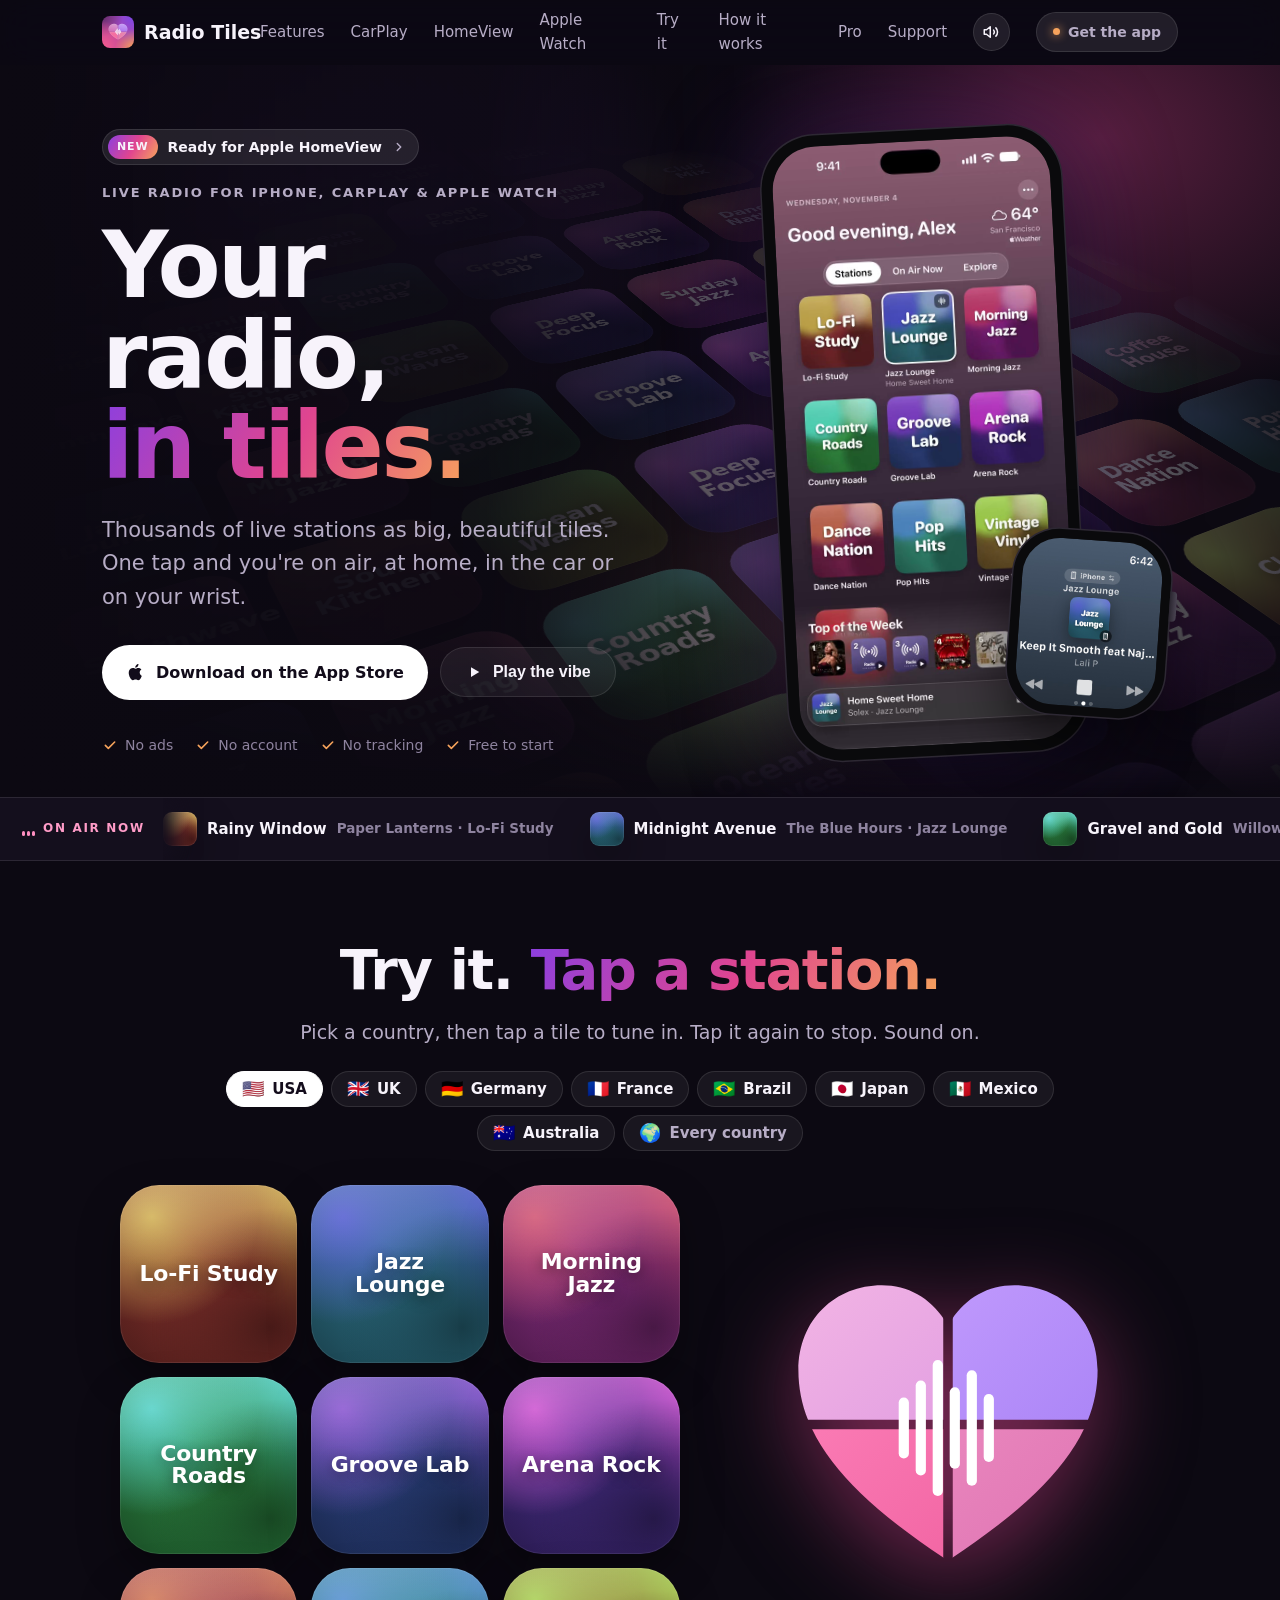
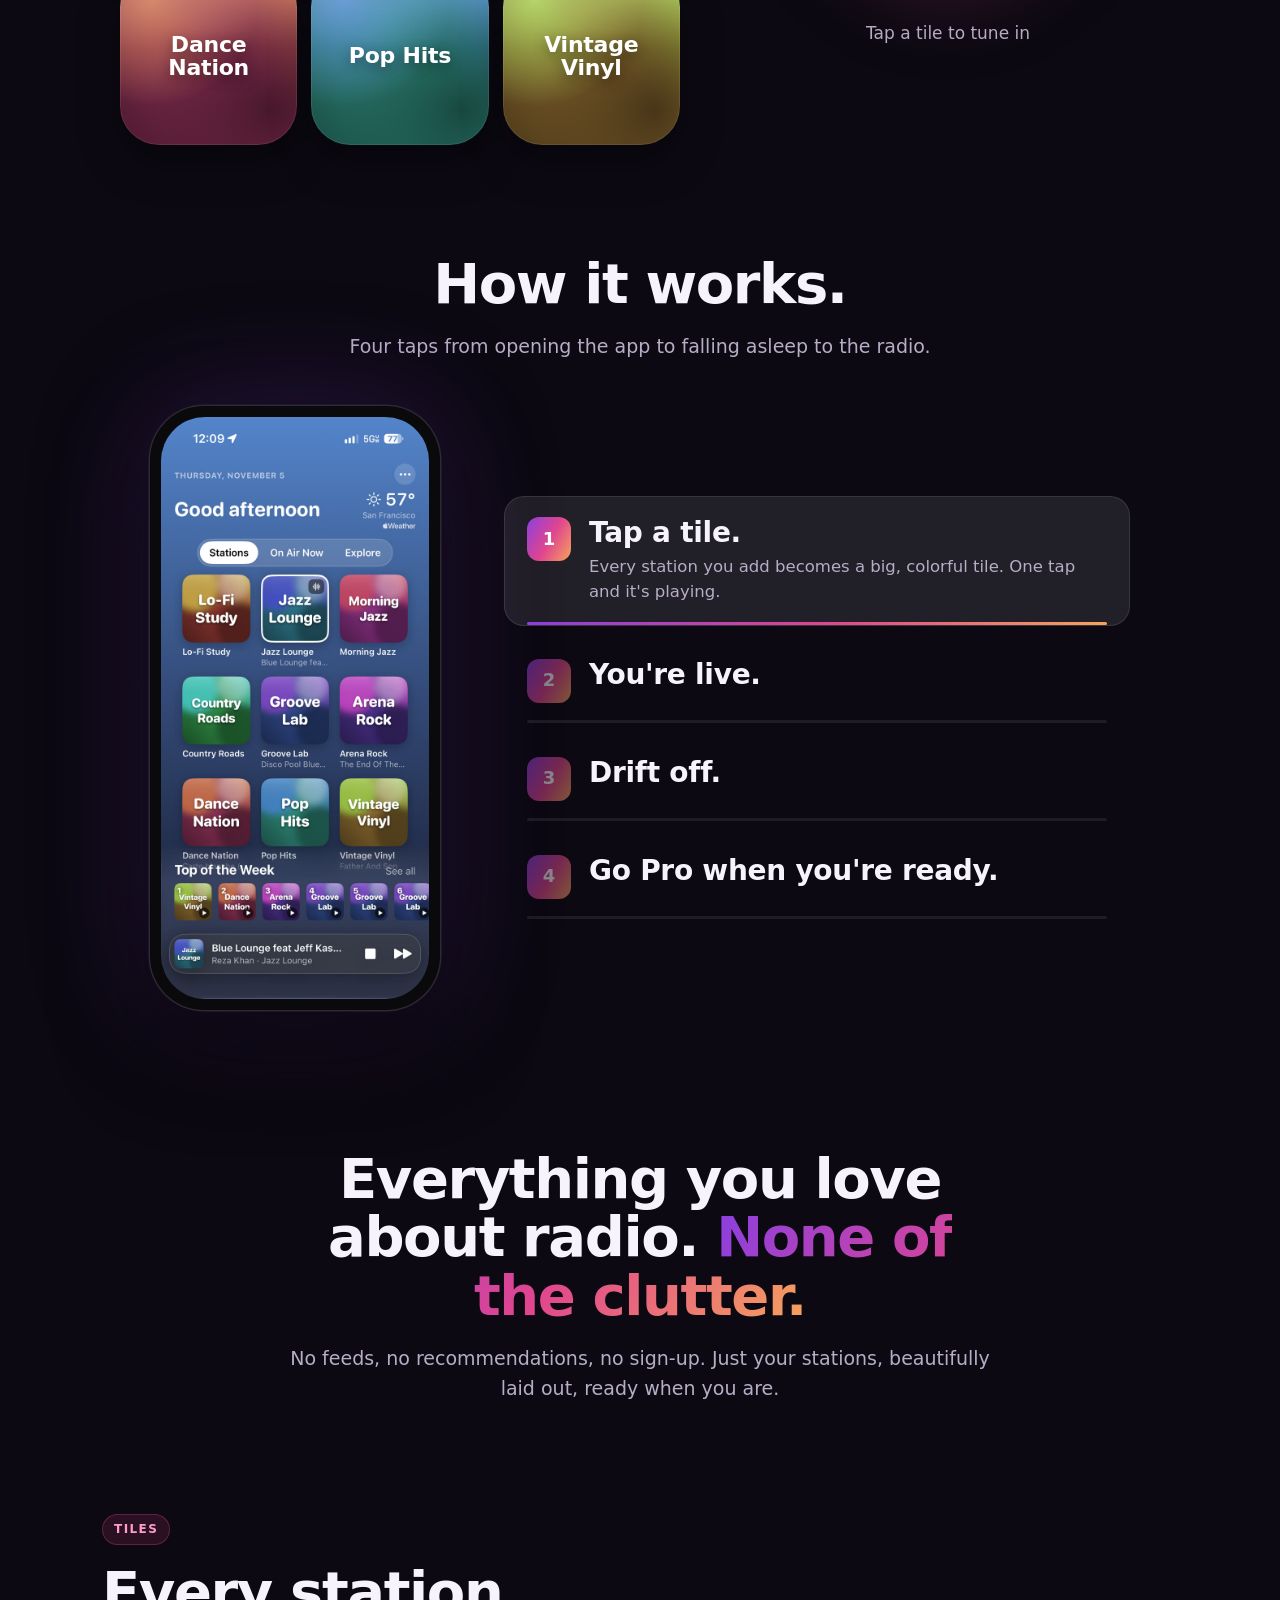
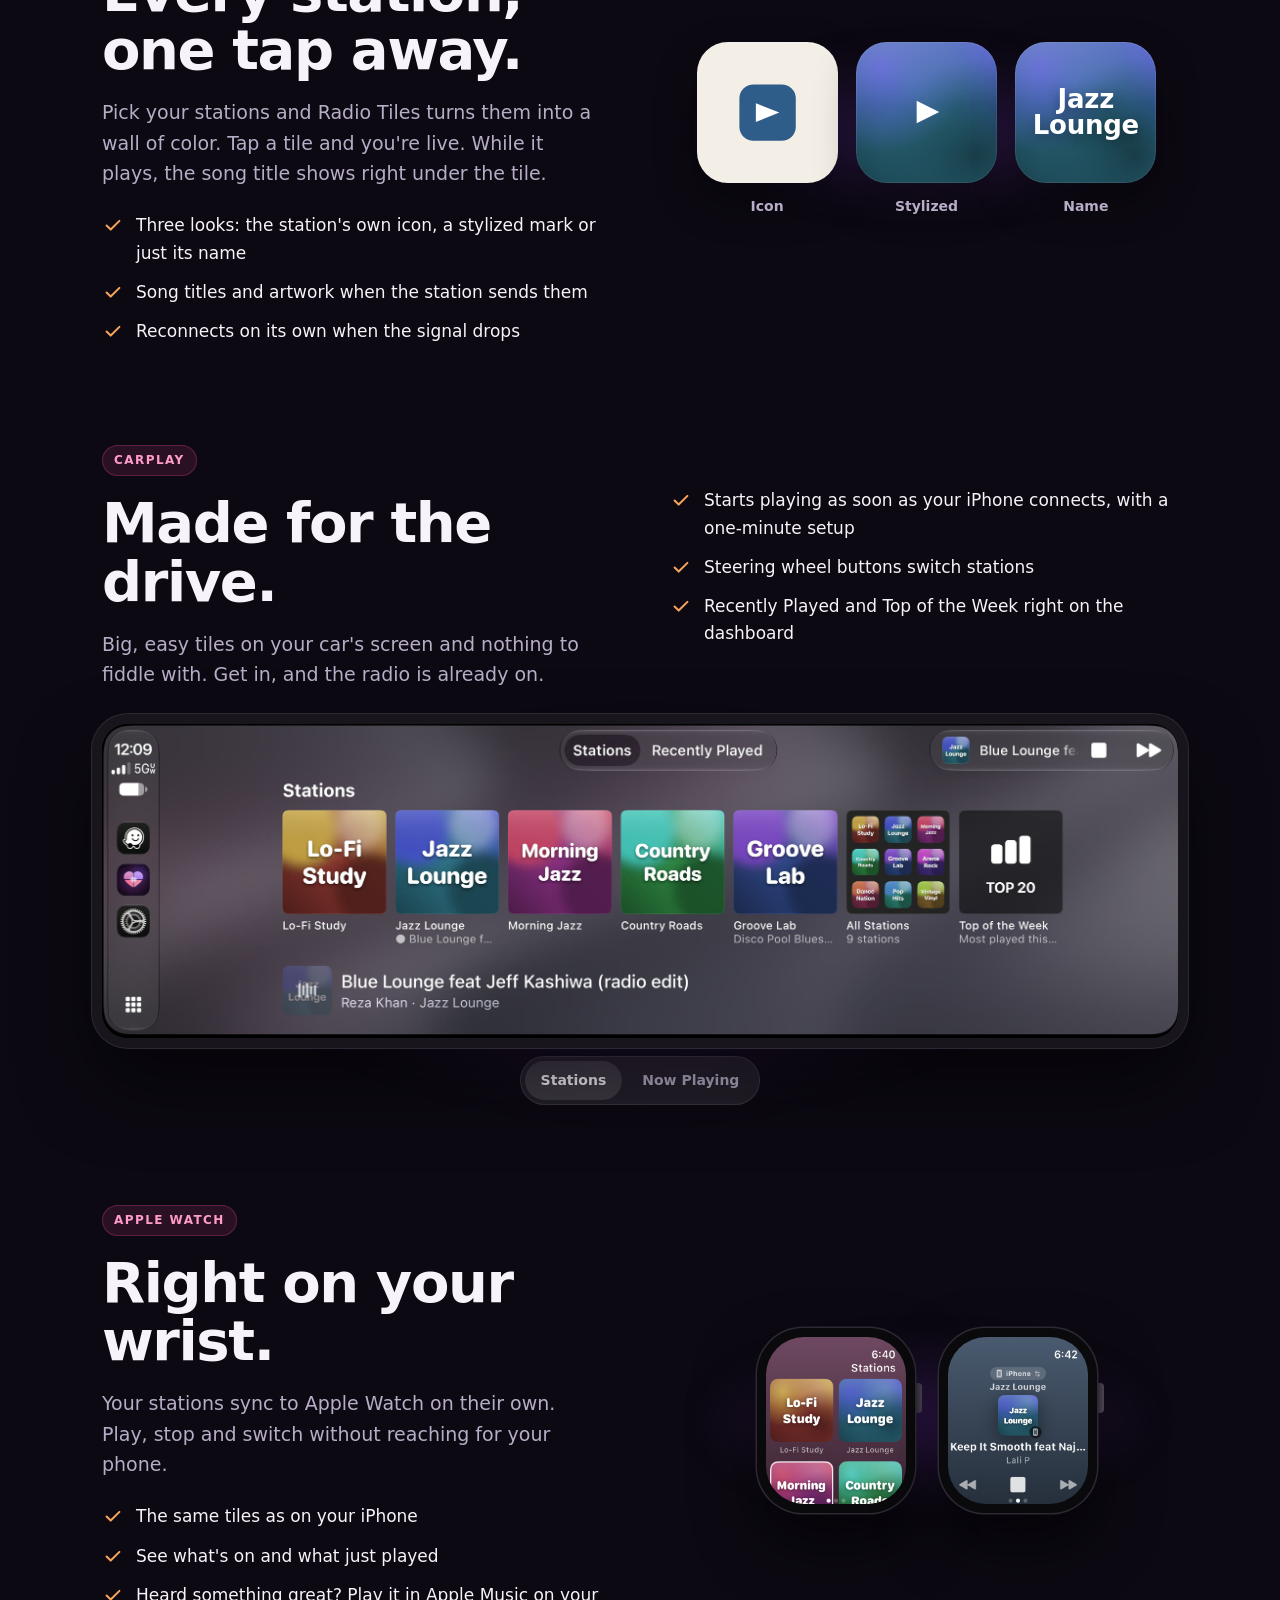
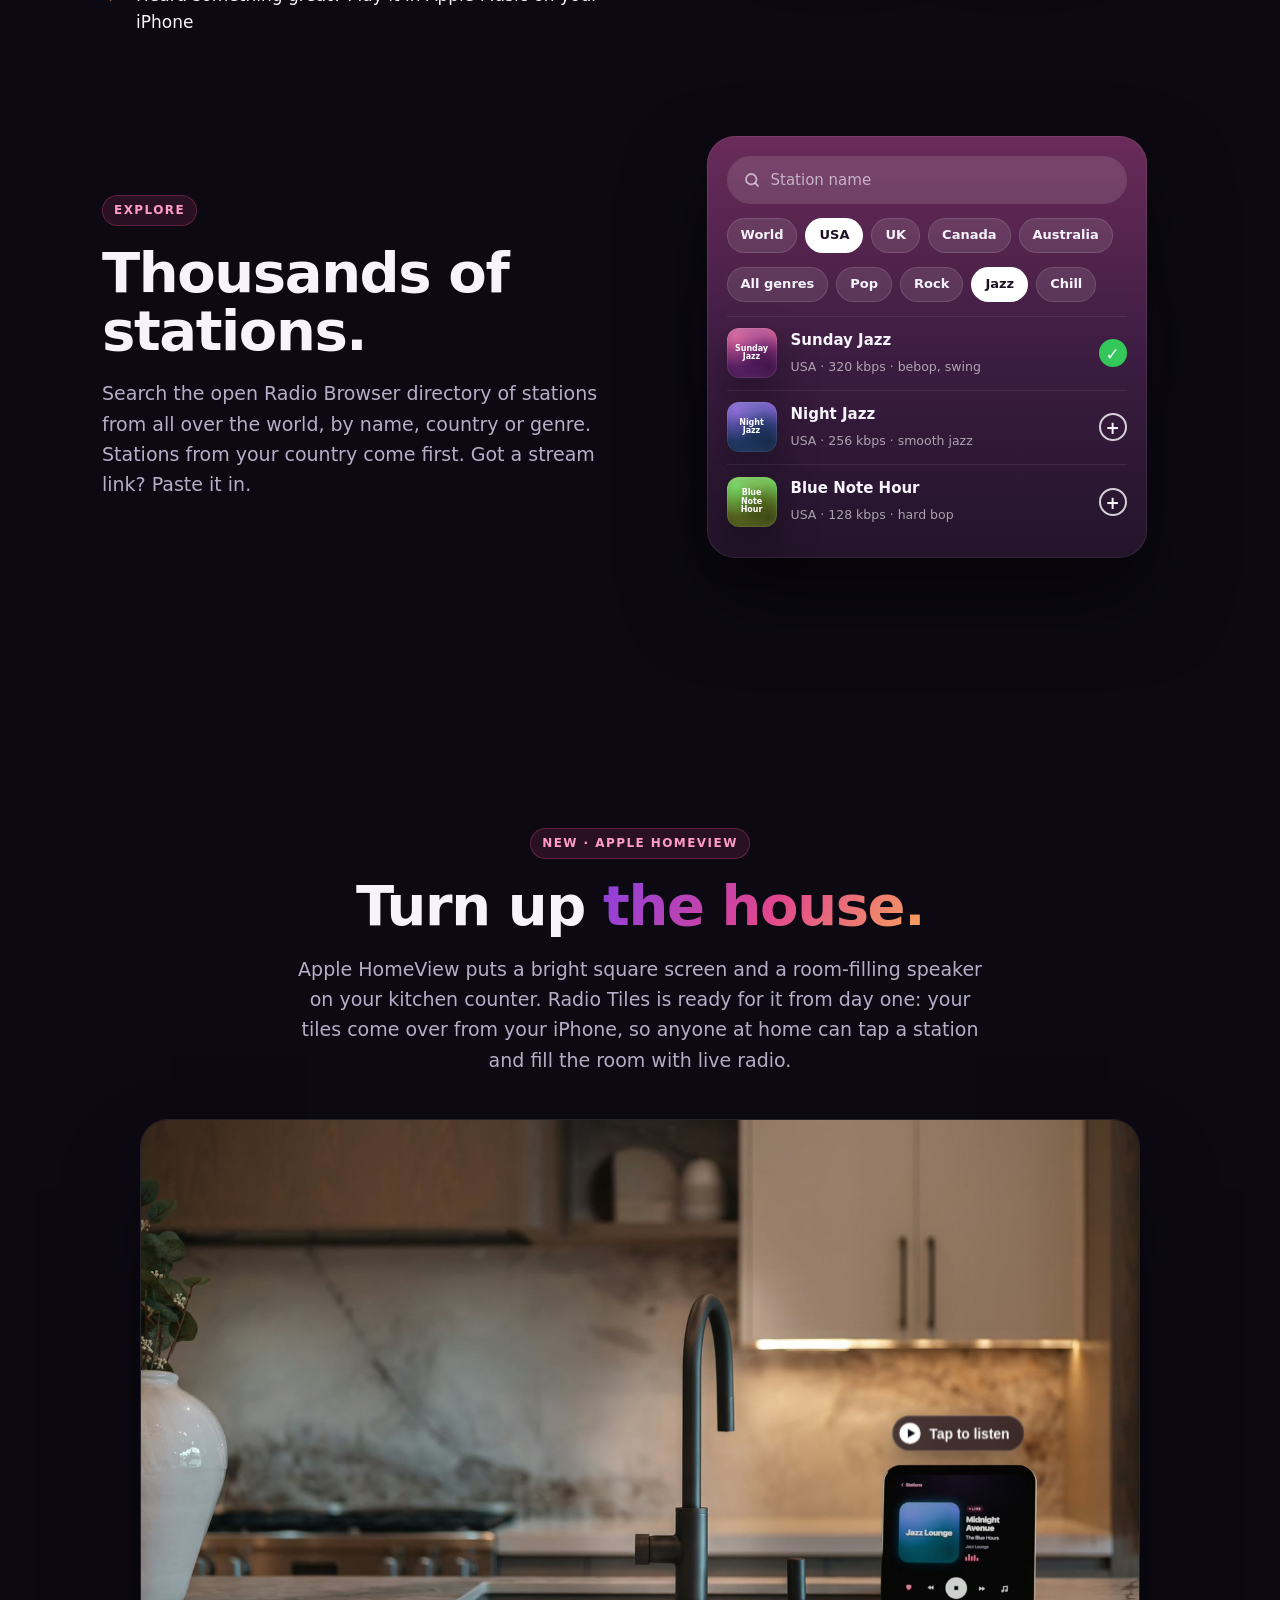
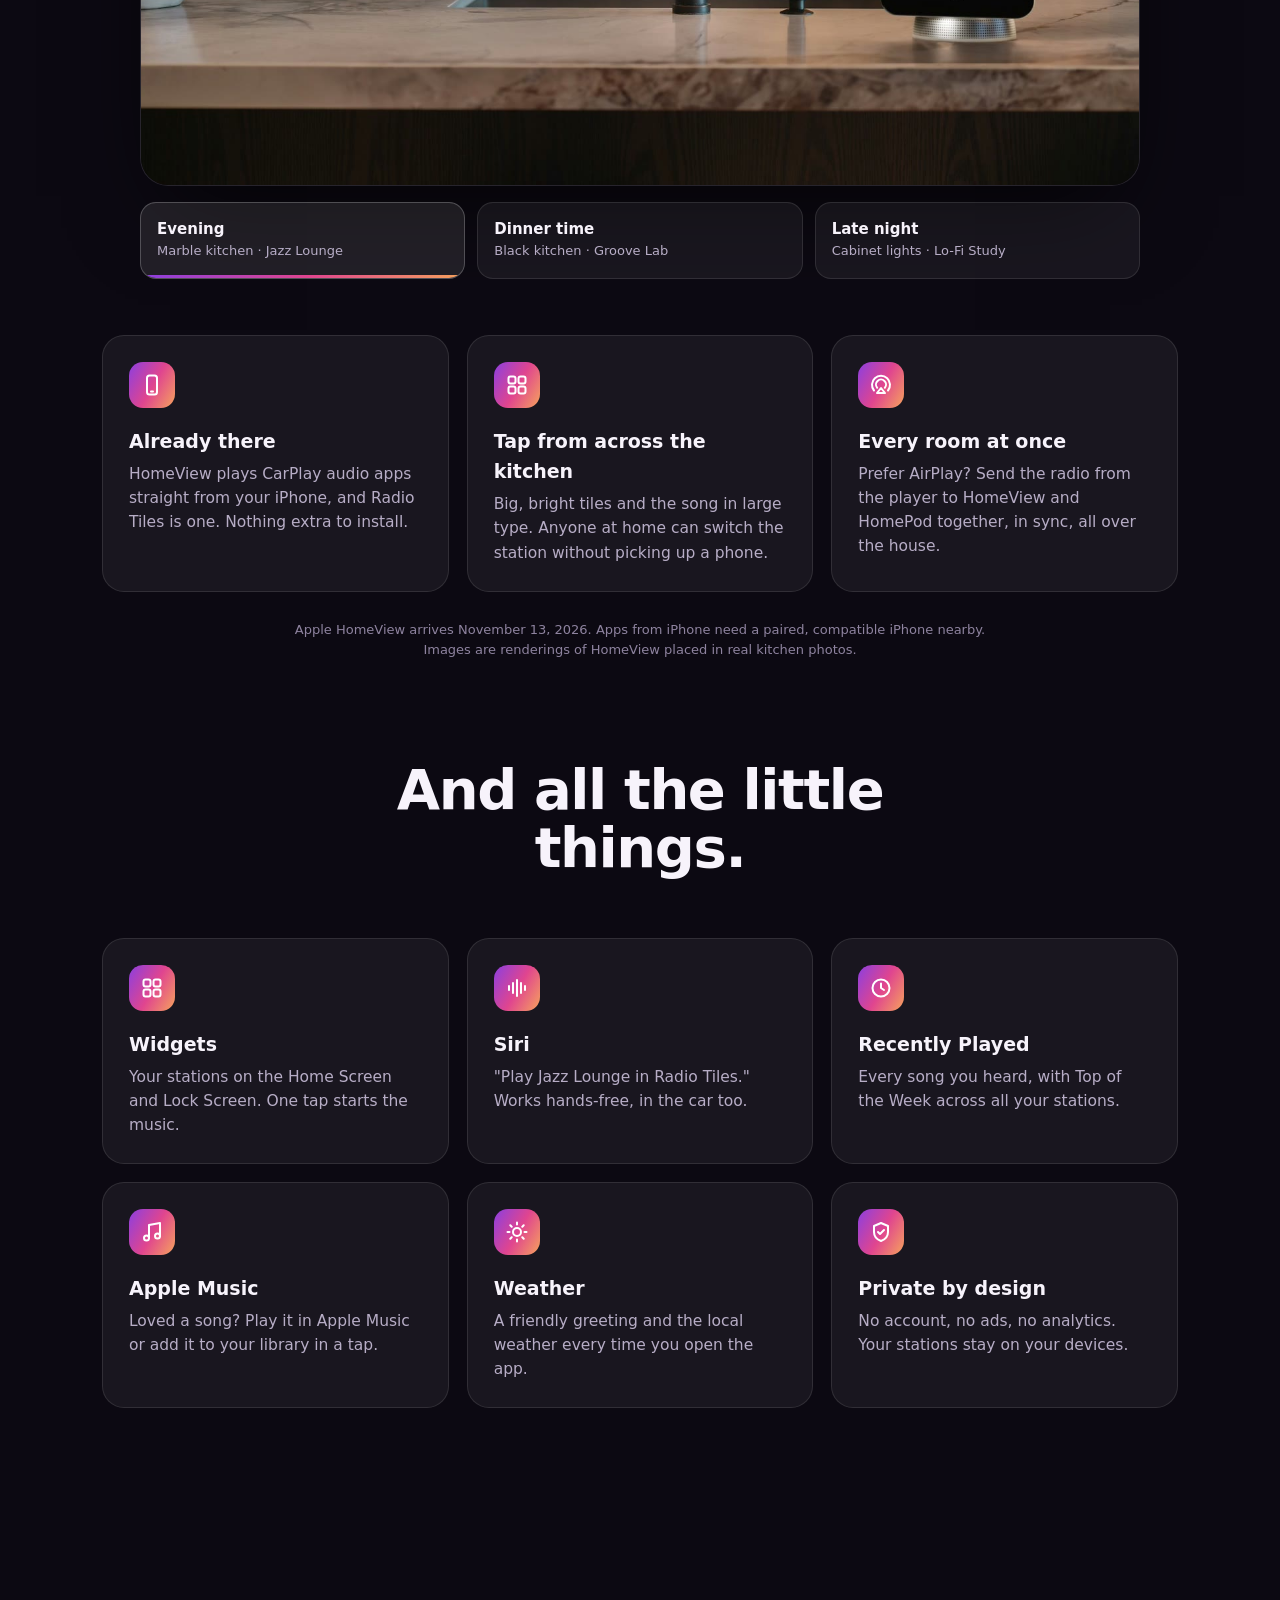
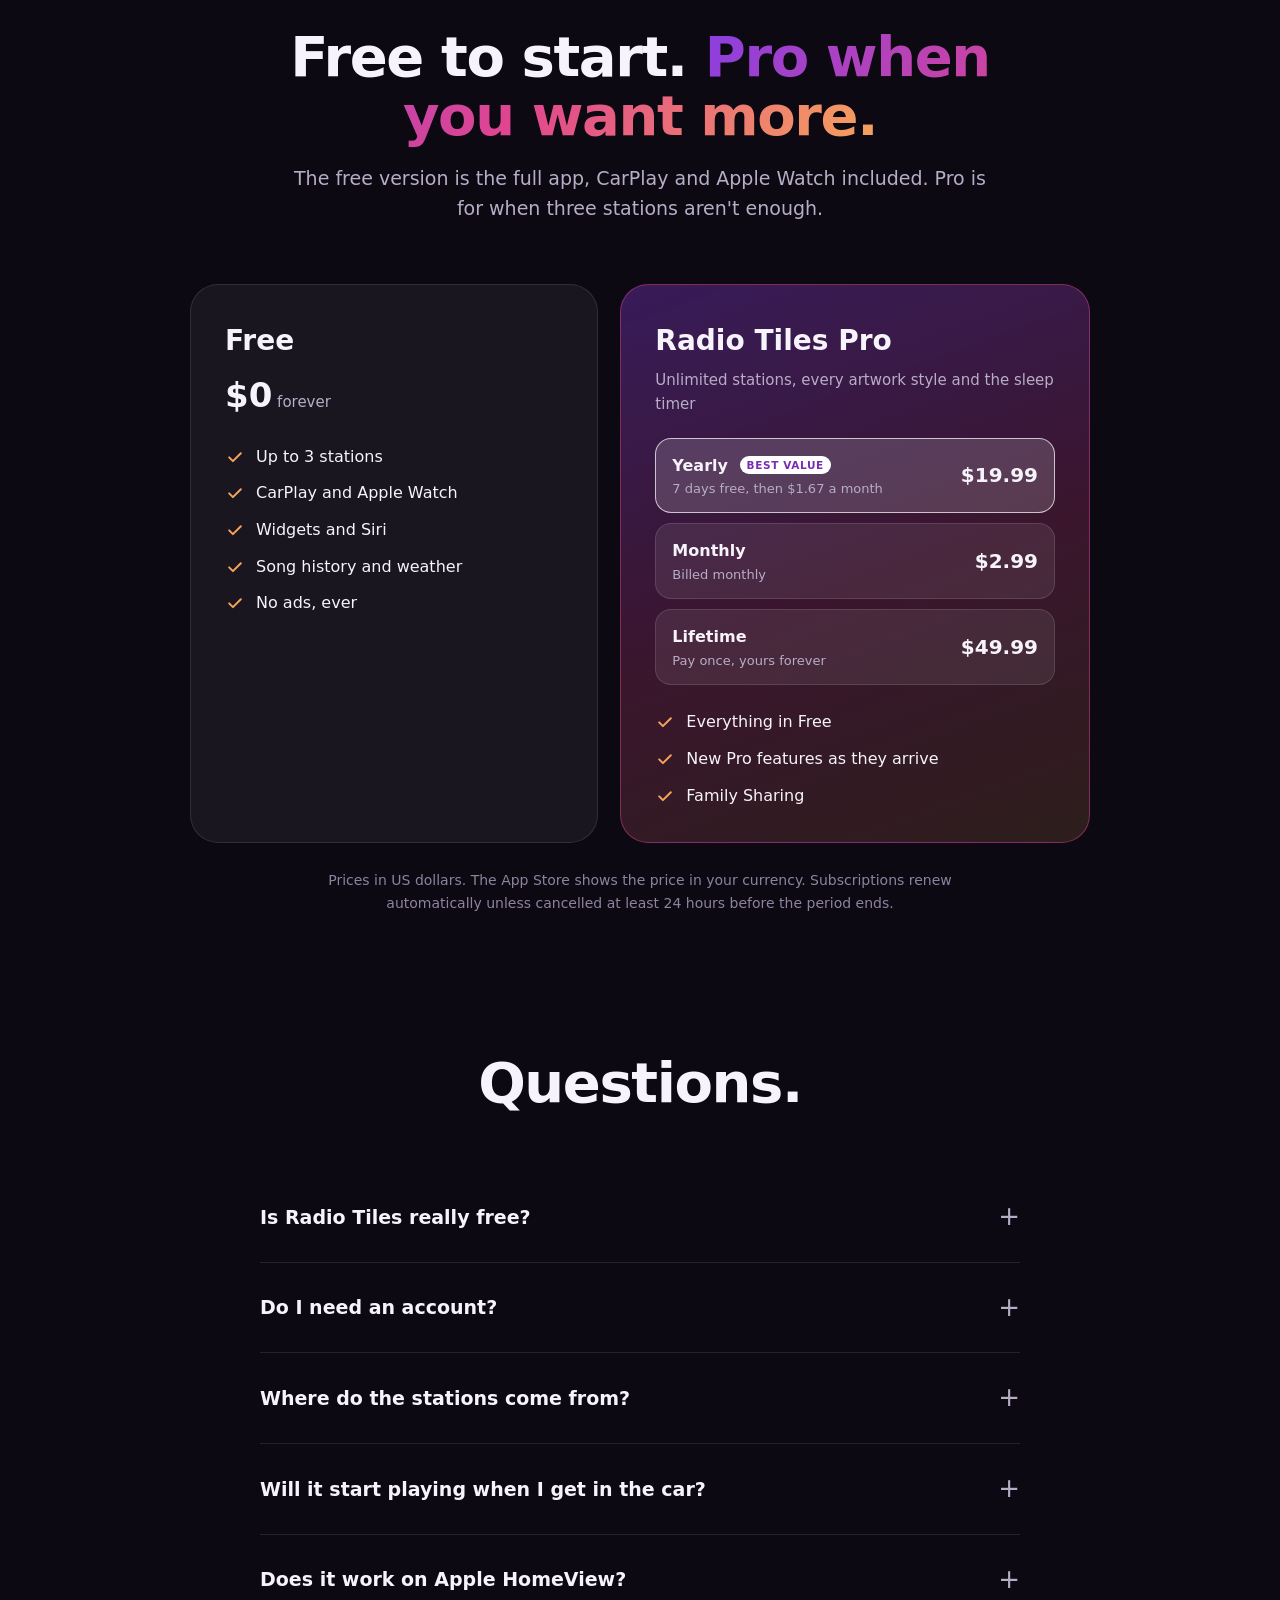
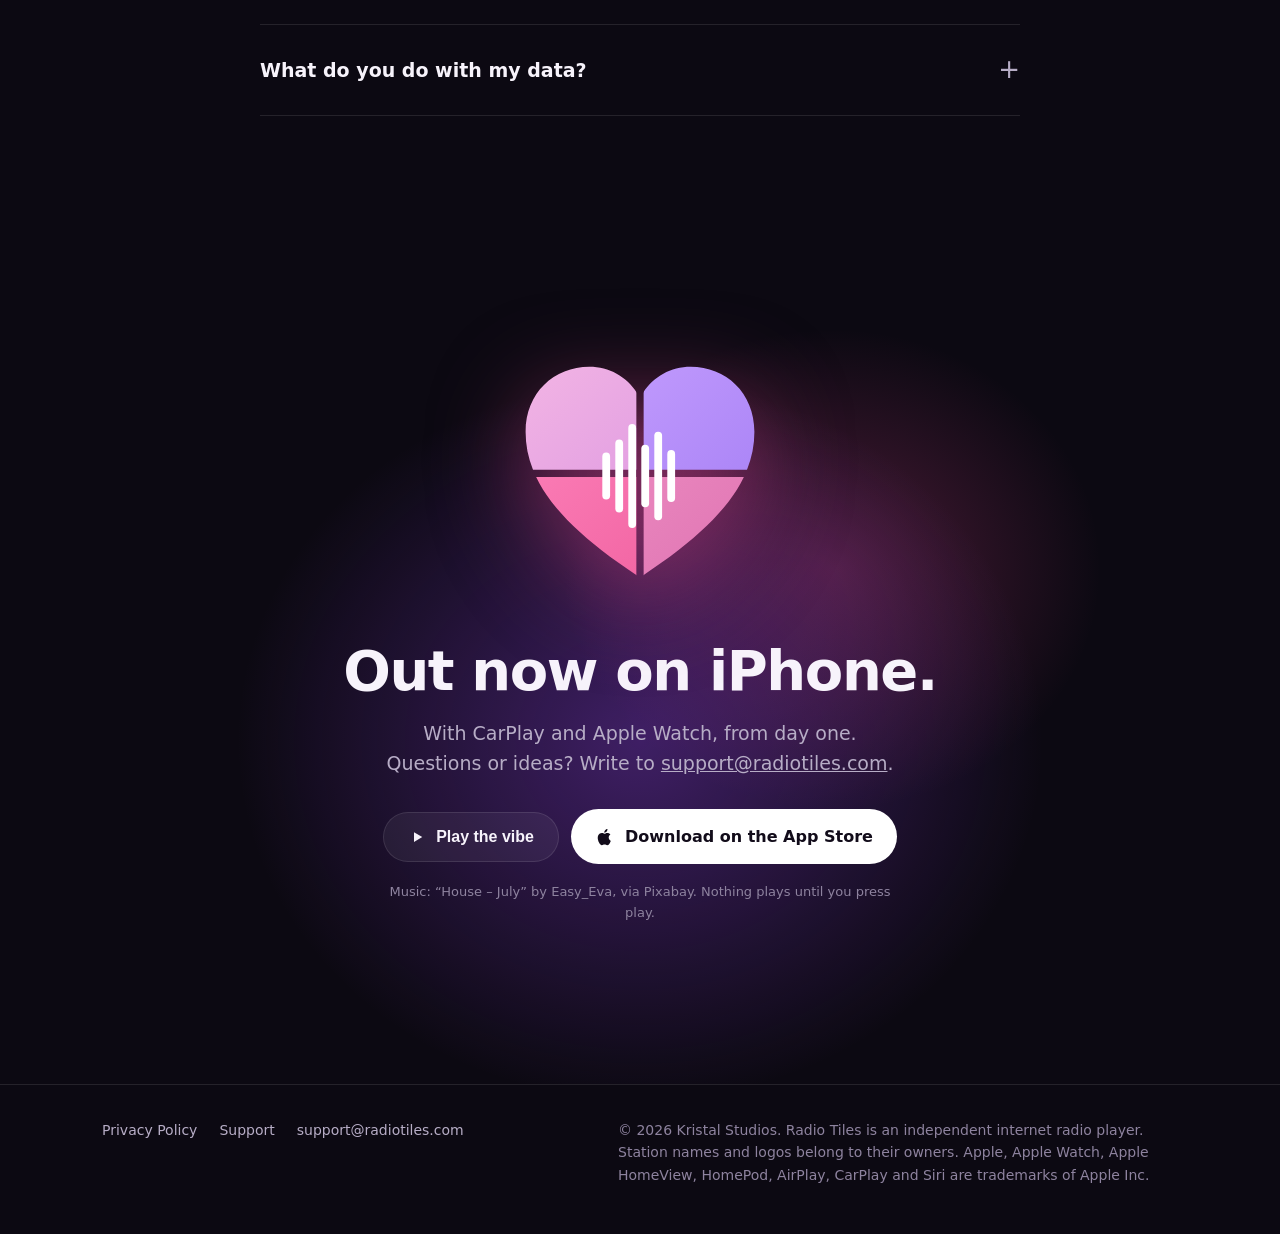
==== commit 2bf12854: "Radio Tiles is out: App Store links instead of "Coming soon" Co-Authored-By: Claude Opus 5.5 <norepl" ====
--- a/index.html
+++ b/index.html
@@ -13,7 +13,7 @@
   <meta name="twitter:card" content="summary">
   <link rel="icon" href="icon.png">
   <link rel="apple-touch-icon" href="icon.png">
-  <link rel="stylesheet" href="style.css?v=14">
+  <link rel="stylesheet" href="style.css?v=15">
 </head>
 <body>
   <header class="nav">
@@ -32,7 +32,7 @@
           <svg class="i-play" viewBox="0 0 24 24" fill="none" stroke="currentColor" stroke-width="2" stroke-linecap="round" stroke-linejoin="round" aria-hidden="true"><path d="M11 5L6 9H3v6h3l5 4z"/><path d="M15.5 9.5a4 4 0 0 1 0 5"/><path d="M18.5 6.5a8 8 0 0 1 0 11"/></svg>
           <svg class="i-pause" viewBox="0 0 24 24" fill="currentColor" aria-hidden="true"><rect x="6.5" y="5" width="4" height="14" rx="1.2"/><rect x="13.5" y="5" width="4" height="14" rx="1.2"/></svg>
         </button>
-        <span class="pill"><span class="dot"></span>Coming soon</span>
+        <a class="pill" href="https://apps.apple.com/app/radio-tiles/id6830837948"><span class="dot"></span>Get the app</a>
       </nav>
     </div>
   </header>
@@ -47,10 +47,10 @@
           <h1>Your radio,<br><span class="grad-text">in tiles.</span></h1>
           <p class="lead">Thousands of live stations as big, beautiful tiles. One tap and you're on air, at home, in the car or on your wrist.</p>
           <div class="cta">
-            <span class="btn btn-primary">
+            <a class="btn btn-primary" href="https://apps.apple.com/app/radio-tiles/id6830837948">
               <svg viewBox="0 0 24 24" fill="currentColor" aria-hidden="true"><path d="M16.4 12.6c0-2.4 2-3.6 2.1-3.6-1.1-1.7-2.9-1.9-3.5-1.9-1.5-.2-2.9.9-3.7.9-.8 0-1.9-.9-3.2-.8-1.6 0-3.1 1-4 2.4-1.7 3-.4 7.4 1.2 9.8.8 1.2 1.8 2.5 3 2.4 1.2 0 1.7-.8 3.2-.8 1.5 0 1.9.8 3.2.8 1.3 0 2.2-1.2 3-2.4.9-1.4 1.3-2.7 1.3-2.8 0 0-2.6-1-2.6-4zM14 5.4c.7-.8 1.1-1.9 1-3-1 0-2.1.7-2.8 1.5-.6.7-1.2 1.8-1 2.9 1 .1 2.1-.6 2.8-1.4z"/></svg>
-              Coming soon to the App Store
-            </span>
+              Download on the App Store
+            </a>
             <button class="btn btn-ghost sound-toggle hero-sound" type="button" aria-pressed="false">
               <svg class="i-play" viewBox="0 0 24 24" fill="currentColor" aria-hidden="true"><path d="M8 5.5v13l11-6.5z"/></svg>
               <svg class="i-pause" viewBox="0 0 24 24" fill="currentColor" aria-hidden="true"><rect x="6.5" y="5" width="4" height="14" rx="1.2"/><rect x="13.5" y="5" width="4" height="14" rx="1.2"/></svg>
@@ -461,7 +461,7 @@
             </g>
           </svg>
         </div>
-        <h2>Coming soon to iPhone.</h2>
+        <h2>Out now on iPhone.</h2>
         <p>With CarPlay and Apple Watch, from day one. Questions or ideas? Write to <a href="mailto:support@radiotiles.com">support@radiotiles.com</a>.</p>
         <div class="cta" style="justify-content:center">
           <button class="btn btn-ghost sound-toggle" type="button" aria-pressed="false">
@@ -469,10 +469,10 @@
             <svg class="i-pause" viewBox="0 0 24 24" fill="currentColor" aria-hidden="true"><rect x="6.5" y="5" width="4" height="14" rx="1.2"/><rect x="13.5" y="5" width="4" height="14" rx="1.2"/></svg>
             <span class="label">Play the vibe</span>
           </button>
-          <span class="btn btn-primary">
+          <a class="btn btn-primary" href="https://apps.apple.com/app/radio-tiles/id6830837948">
             <svg viewBox="0 0 24 24" fill="currentColor" aria-hidden="true"><path d="M16.4 12.6c0-2.4 2-3.6 2.1-3.6-1.1-1.7-2.9-1.9-3.5-1.9-1.5-.2-2.9.9-3.7.9-.8 0-1.9-.9-3.2-.8-1.6 0-3.1 1-4 2.4-1.7 3-.4 7.4 1.2 9.8.8 1.2 1.8 2.5 3 2.4 1.2 0 1.7-.8 3.2-.8 1.5 0 1.9.8 3.2.8 1.3 0 2.2-1.2 3-2.4.9-1.4 1.3-2.7 1.3-2.8 0 0-2.6-1-2.6-4zM14 5.4c.7-.8 1.1-1.9 1-3-1 0-2.1.7-2.8 1.5-.6.7-1.2 1.8-1 2.9 1 .1 2.1-.6 2.8-1.4z"/></svg>
-            Coming soon to the App Store
-          </span>
+            Download on the App Store
+          </a>
         </div>
         <p class="music-note">Music: “House – July” by Easy_Eva, via Pixabay. Nothing plays until you press play.</p>
       </div>
--- a/style.css
+++ b/style.css
@@ -90,6 +90,9 @@
   font-weight: 700; font-size: 16px; text-decoration: none; border: 0; cursor: default;
 }
 .btn-primary { background: #fff; color: #120c1a; }
+a.btn { cursor: pointer; }
+a.btn-primary:hover { background: #efeaf6; }
+a.pill:hover { background: var(--surface); }
 .btn-primary svg { width: 20px; height: 20px; }
 .btn-ghost { background: var(--surface); color: var(--text); border: 1px solid var(--line); cursor: pointer; }
 .btn-ghost:hover { background: var(--surface-2); }
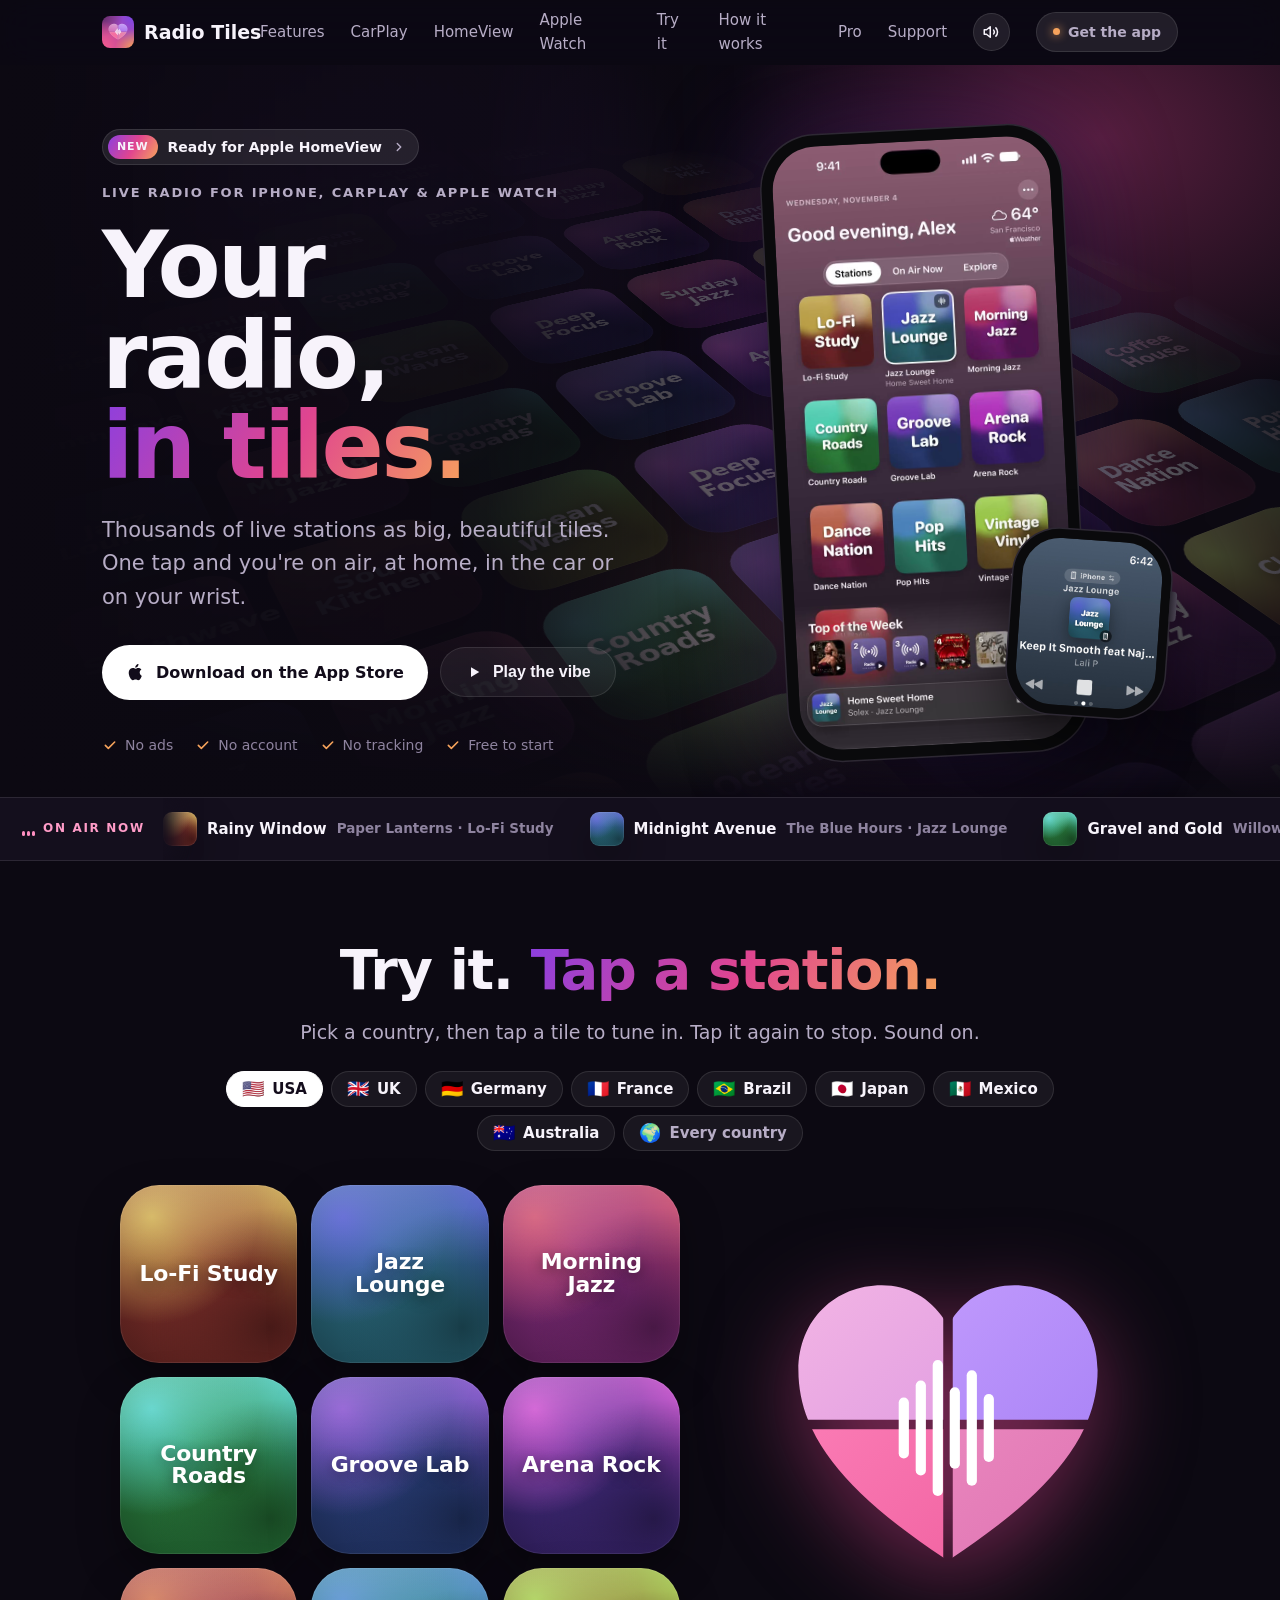
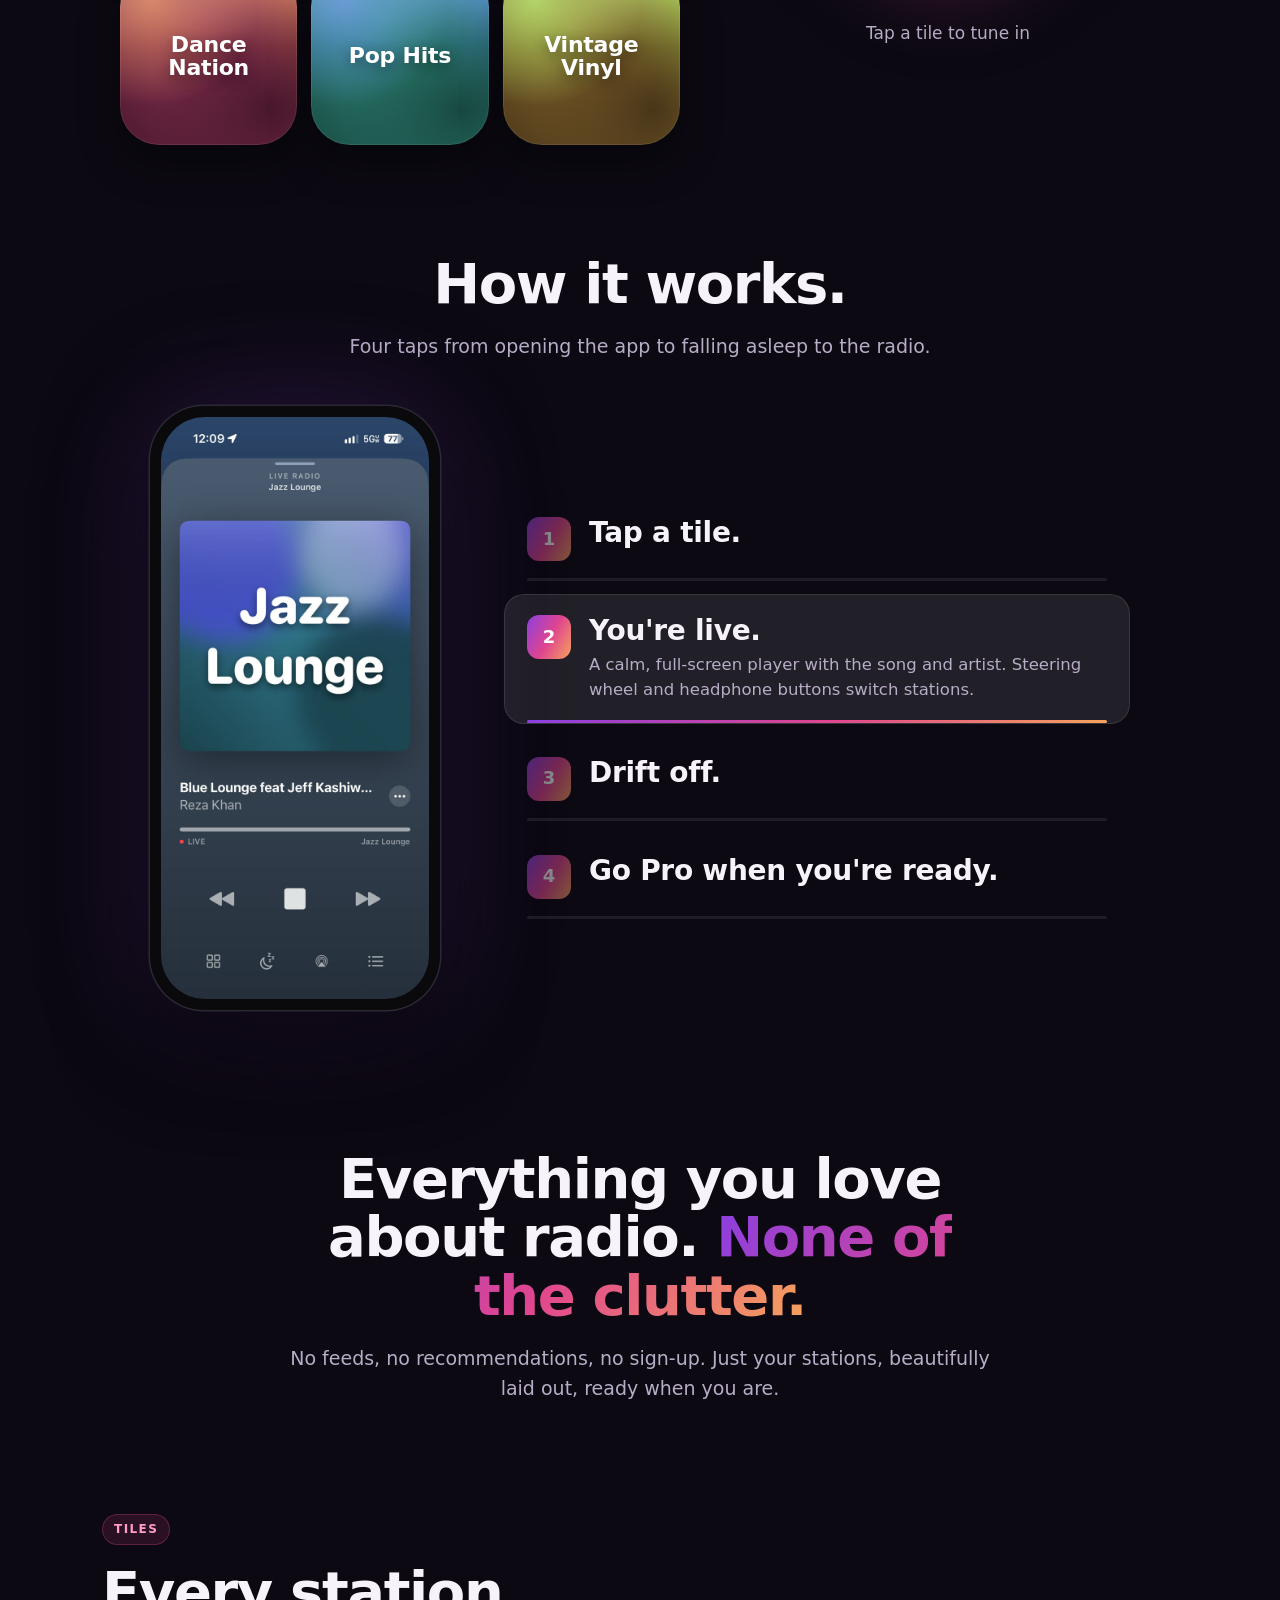
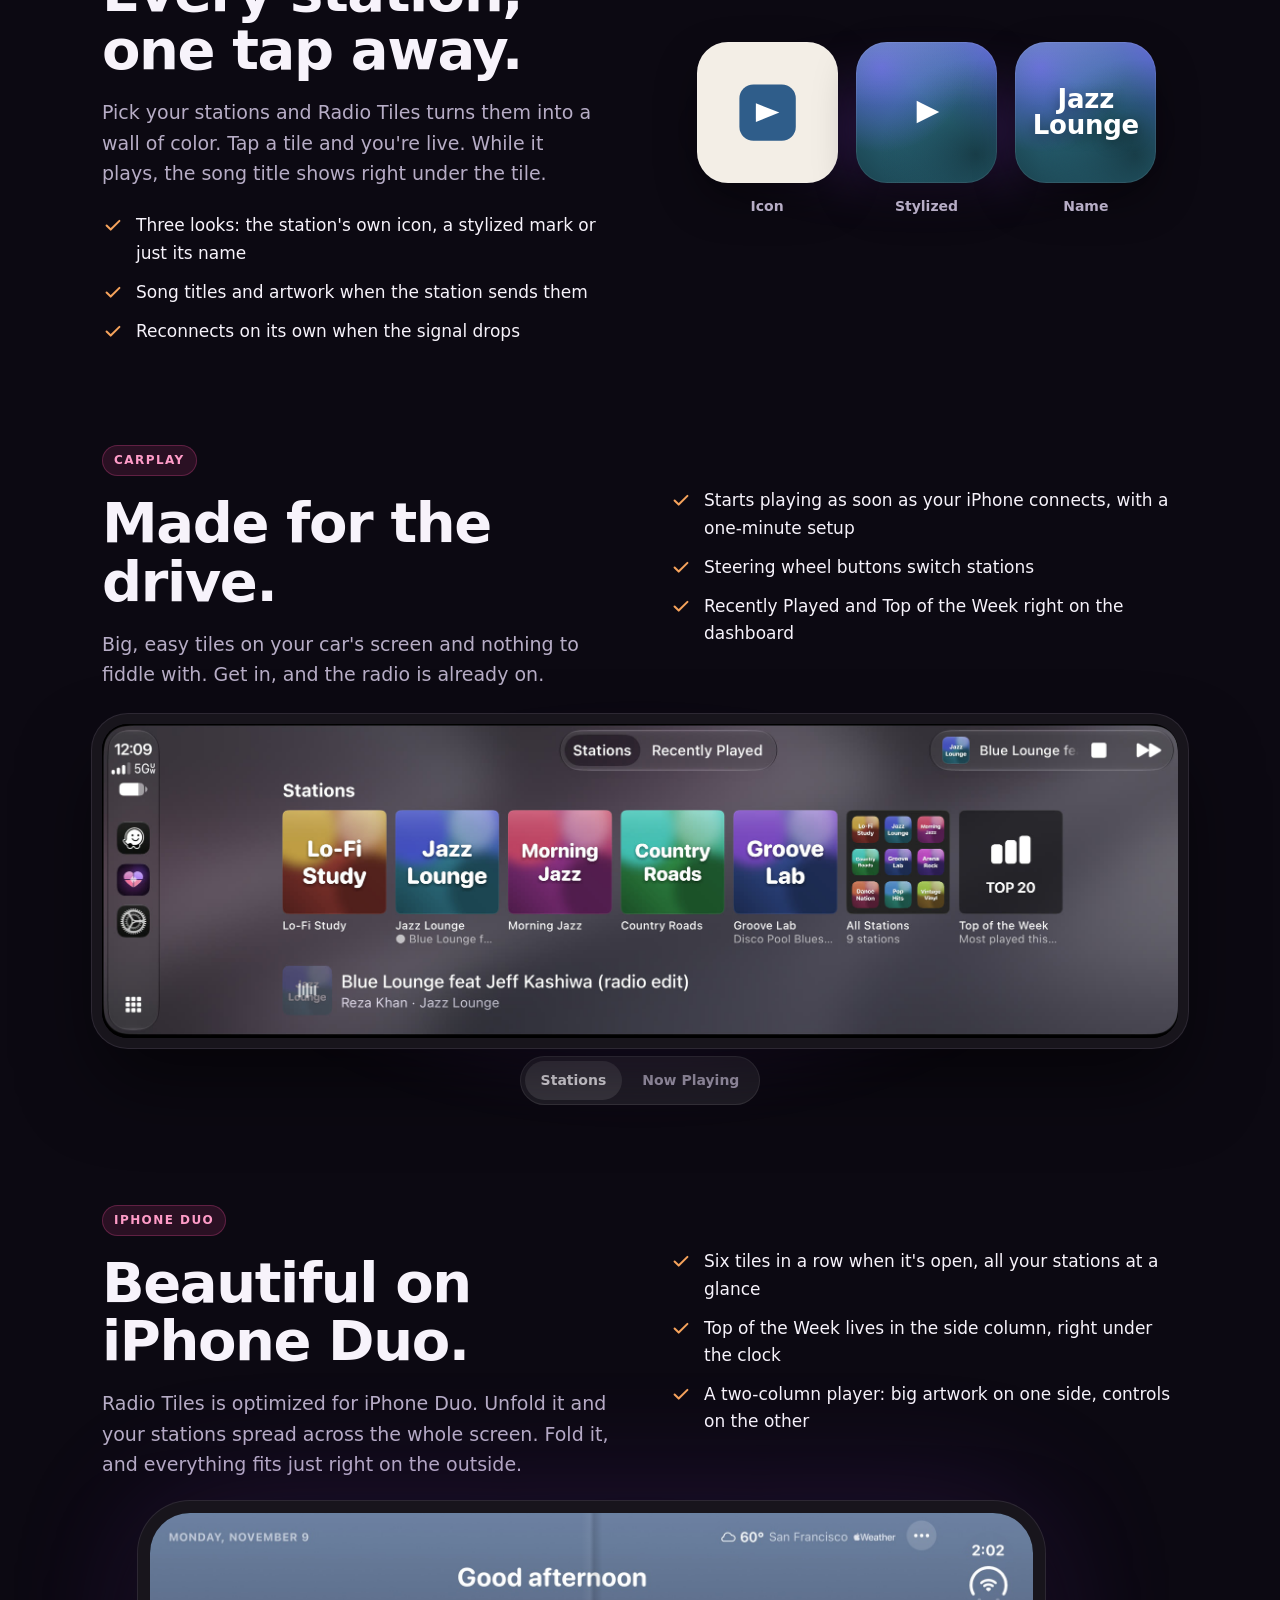
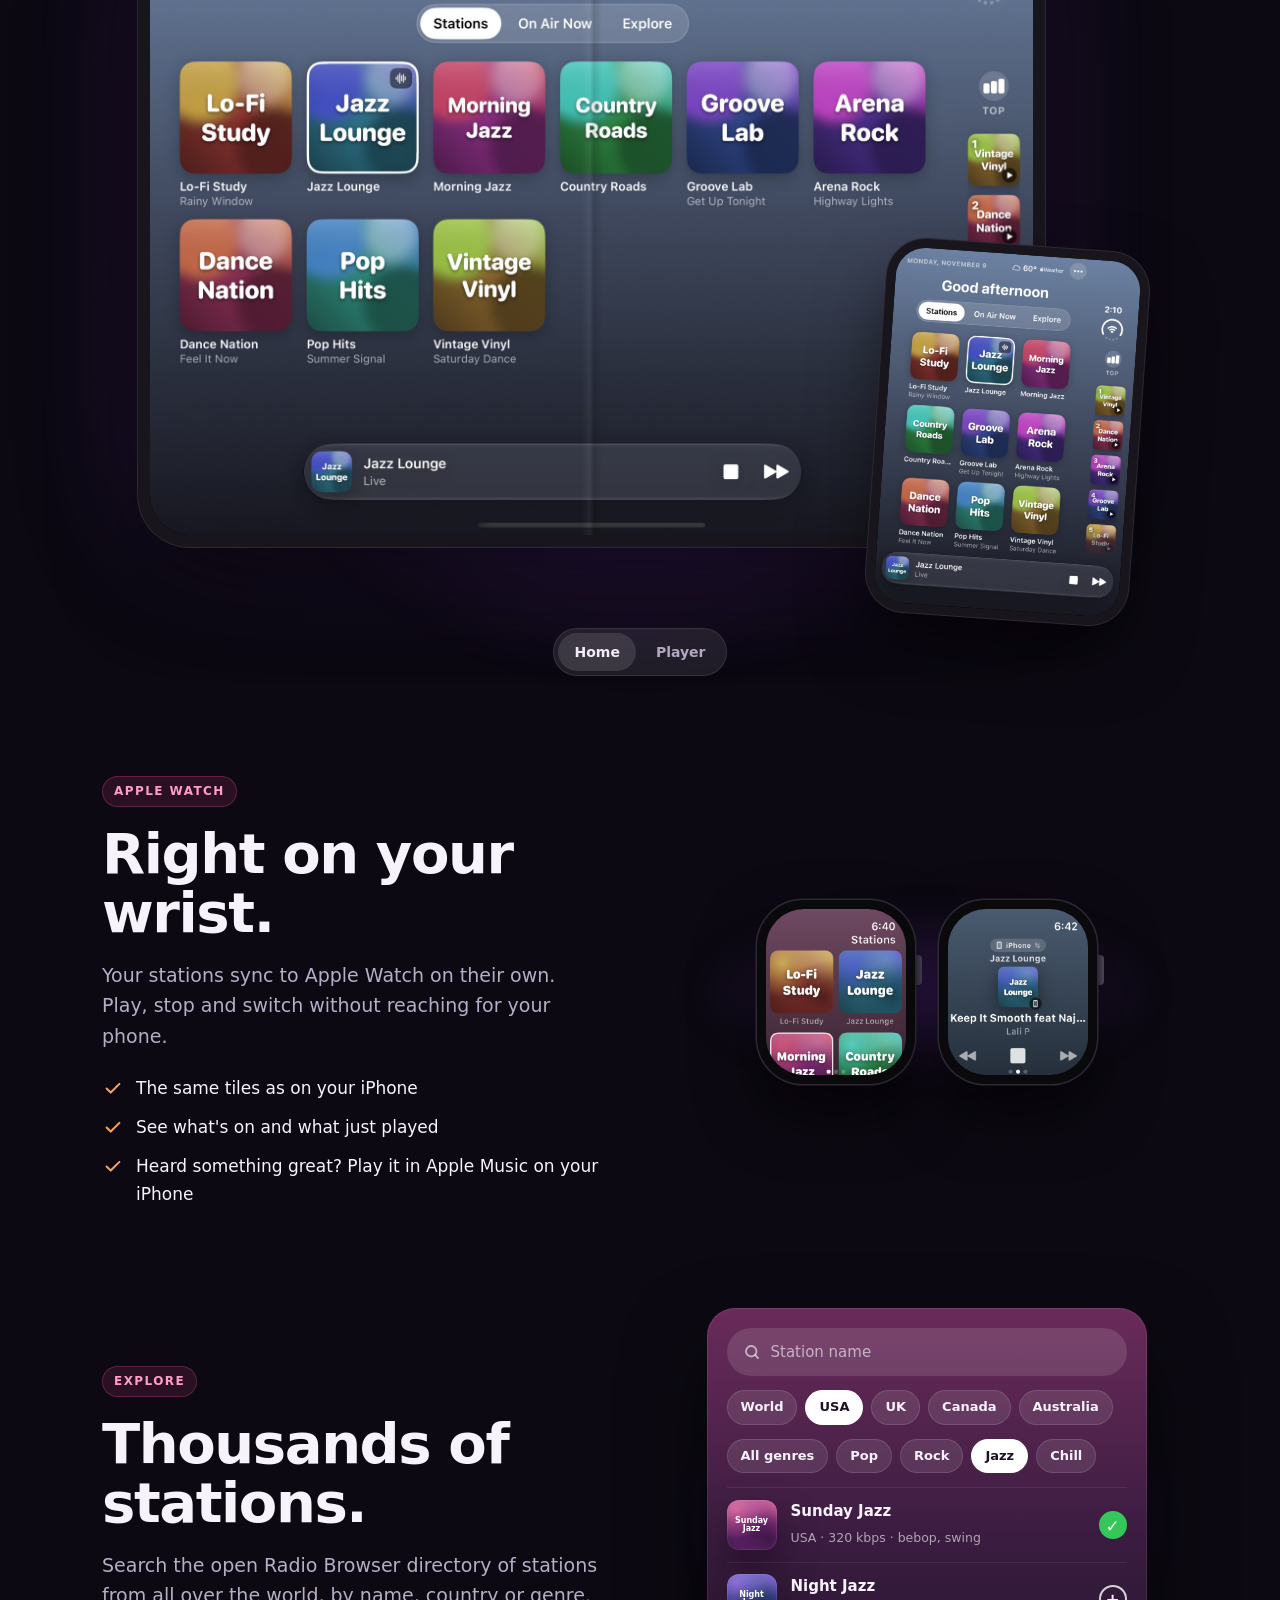
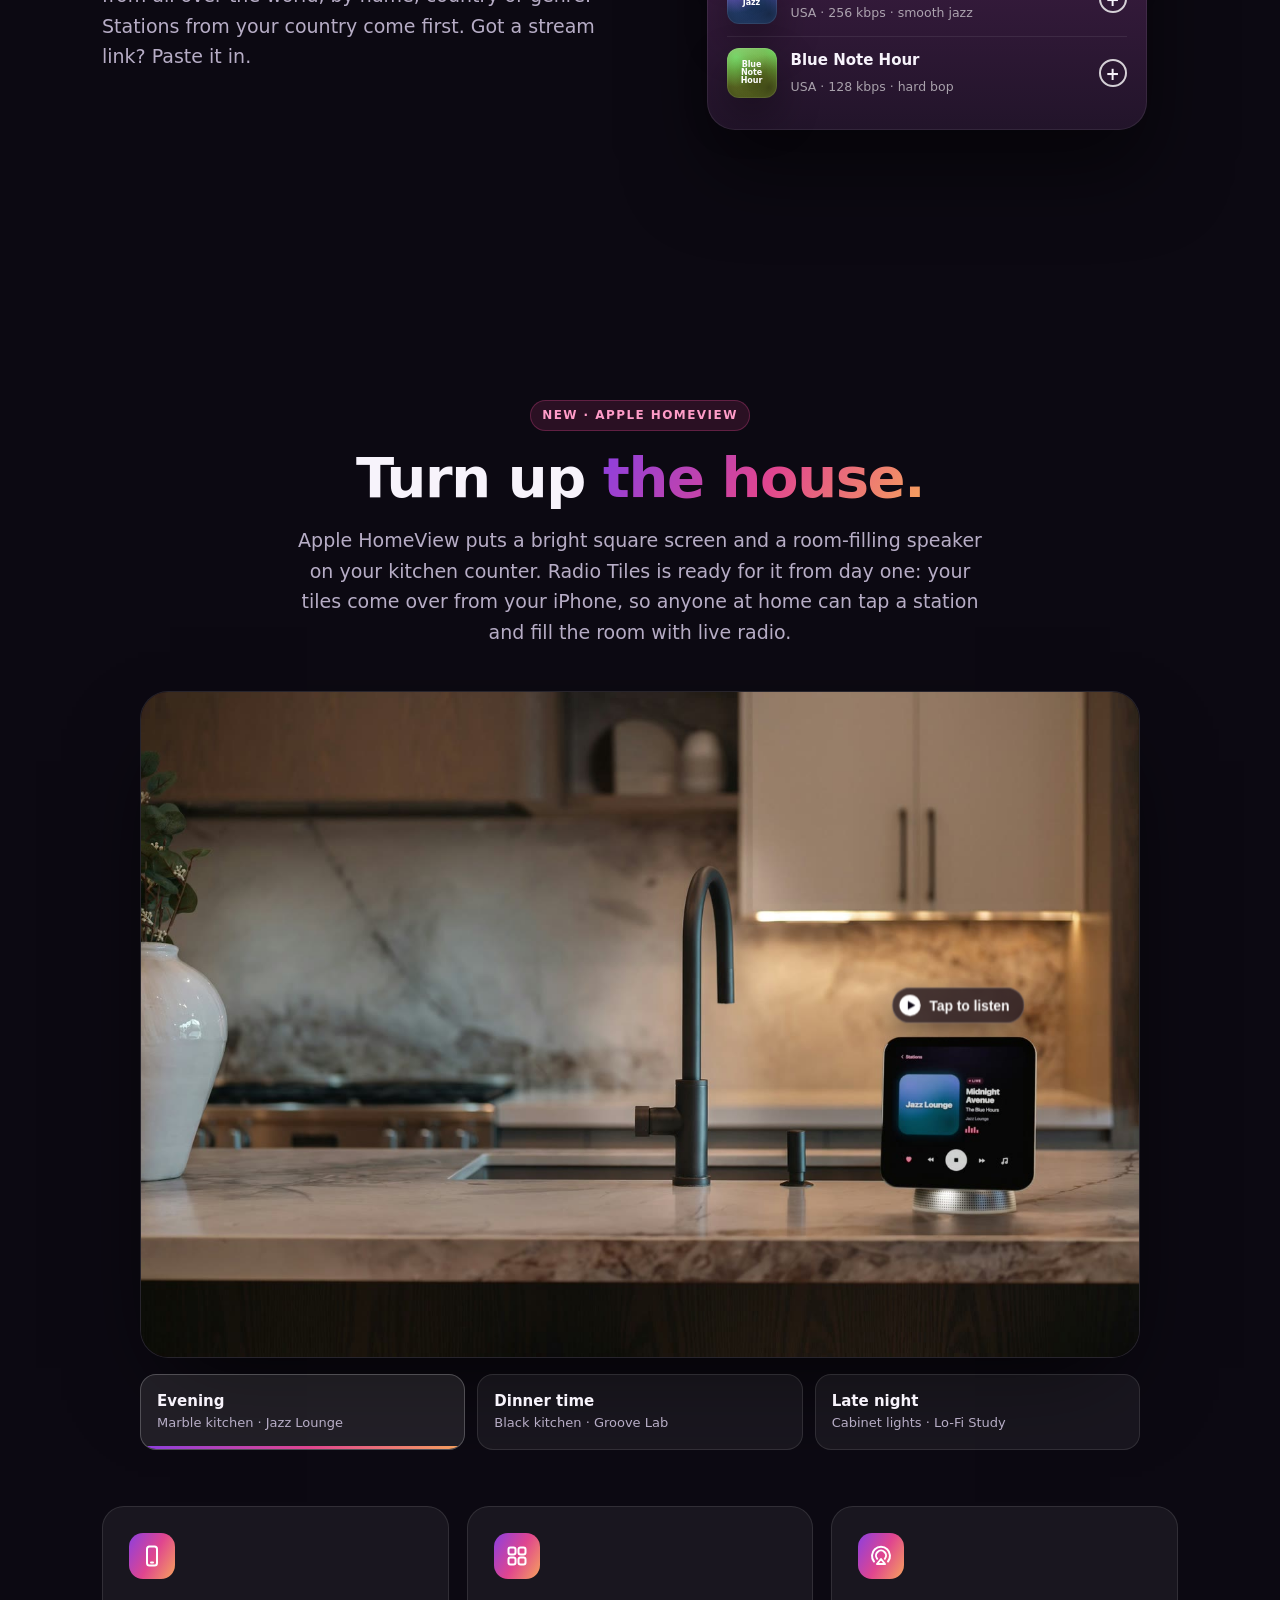
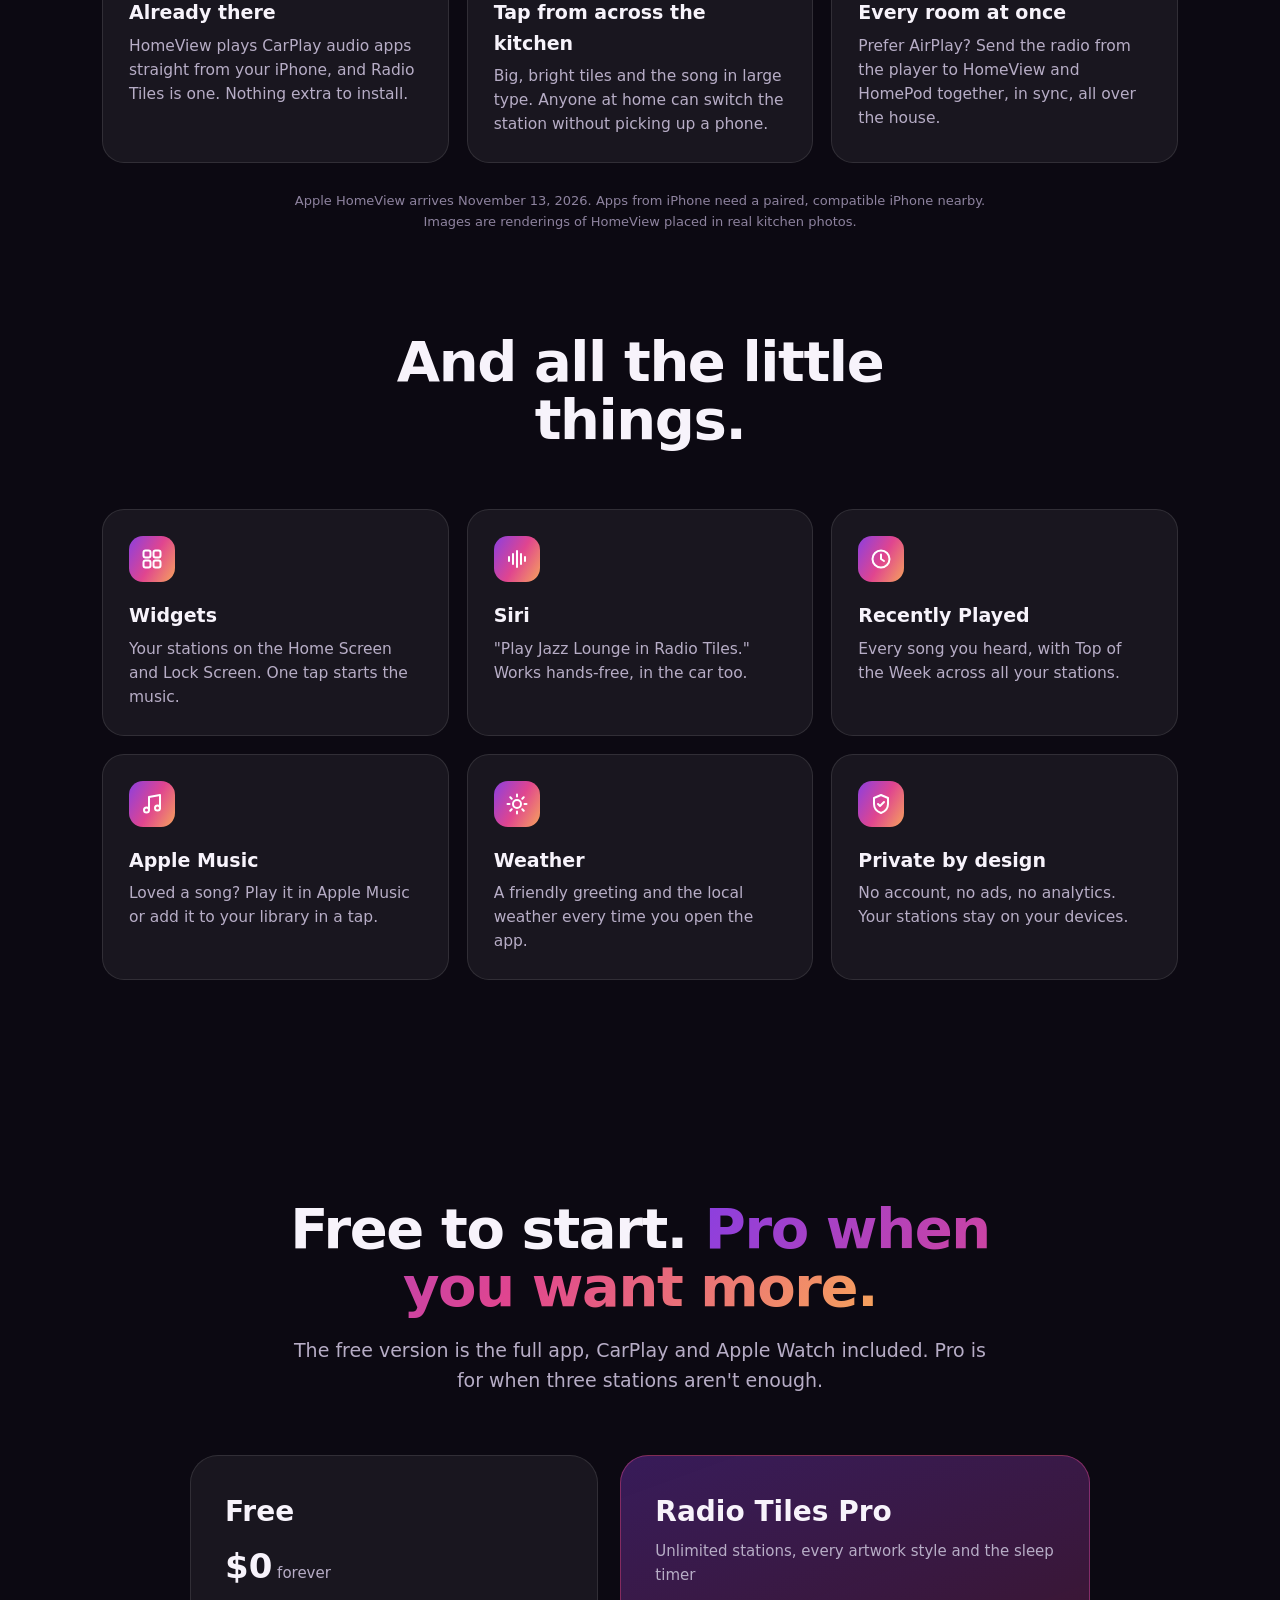
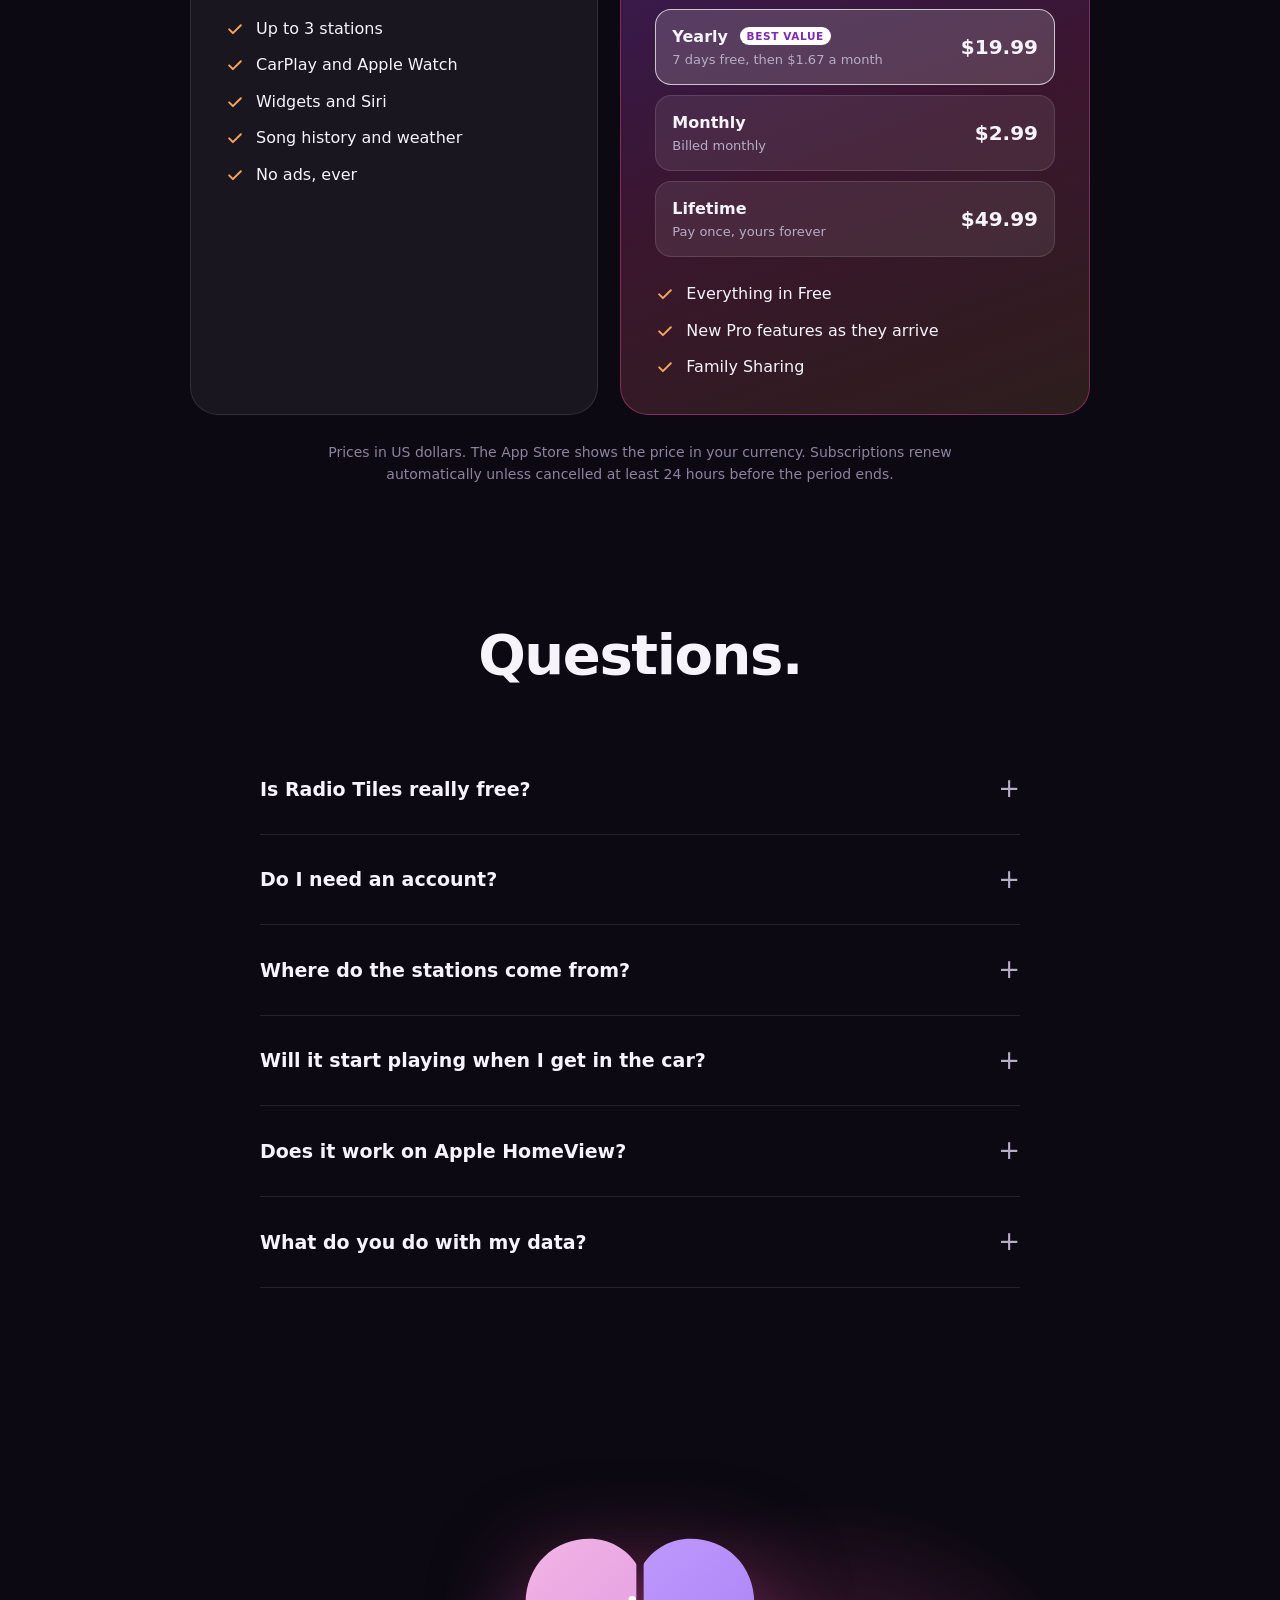
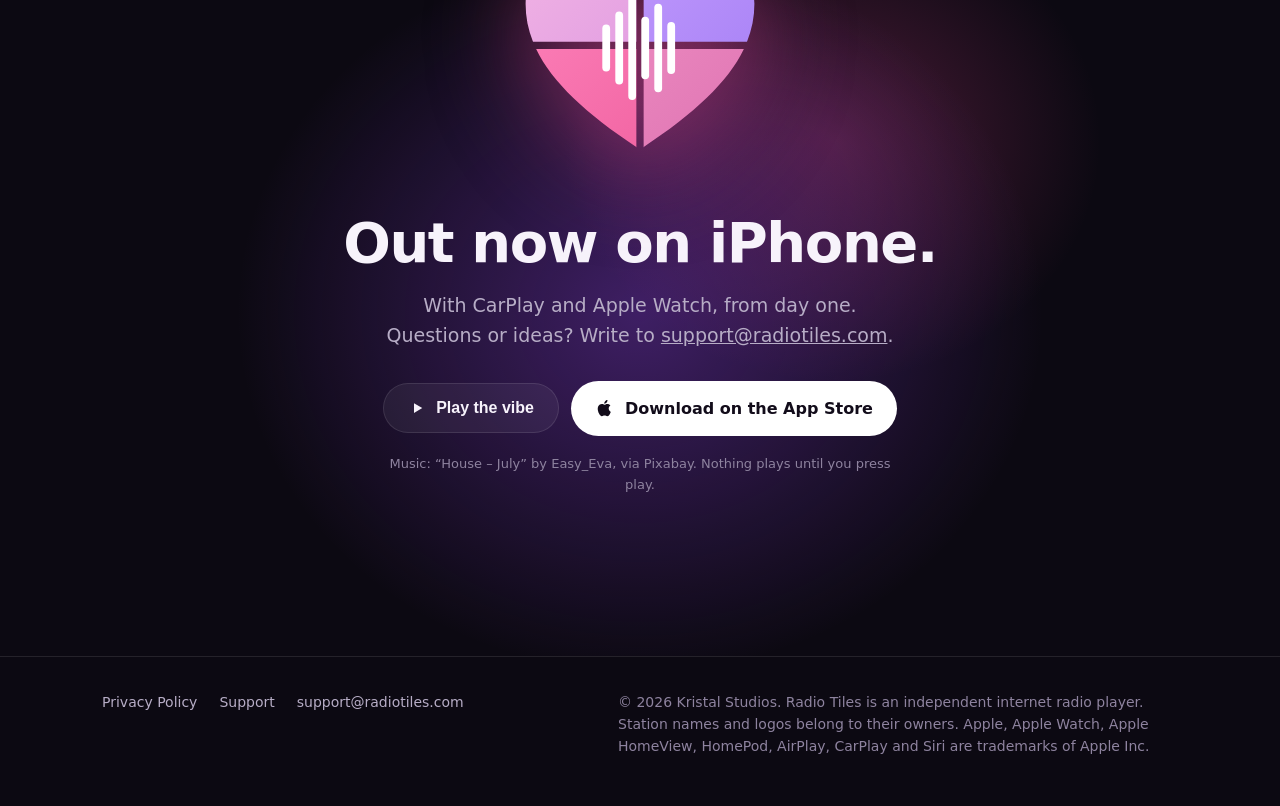
==== commit 1310da08: "iPhone Duo: "Beautiful on iPhone Duo" section with unfolded and folded screenshots Co-Authored-By: C" ====
--- a/index.html
+++ b/index.html
@@ -13,7 +13,7 @@
   <meta name="twitter:card" content="summary">
   <link rel="icon" href="icon.png">
   <link rel="apple-touch-icon" href="icon.png">
-  <link rel="stylesheet" href="style.css?v=15">
+  <link rel="stylesheet" href="style.css?v=16">
 </head>
 <body>
   <header class="nav">
@@ -227,6 +227,33 @@
             <div class="cp-switch" role="group" aria-label="CarPlay screens">
               <button type="button" class="on" data-cp="0" aria-pressed="true">Stations</button>
               <button type="button" data-cp="1" aria-pressed="false">Now Playing</button>
+            </div>
+          </div>
+        </div>
+
+        <div class="feature feature-wide reveal" id="duo">
+          <div class="feature-copy">
+            <span class="tag">iPhone Duo</span>
+            <h2>Beautiful on iPhone Duo.</h2>
+            <p>Radio Tiles is optimized for iPhone Duo. Unfold it and your stations spread across the whole screen. Fold it, and everything fits just right on the outside.</p>
+            <ul>
+              <li><svg viewBox="0 0 24 24" fill="none" stroke-width="2.2" stroke-linecap="round" stroke-linejoin="round" aria-hidden="true"><path d="M5 12.5l4.5 4.5L19 7.5"/></svg>Six tiles in a row when it's open, all your stations at a glance</li>
+              <li><svg viewBox="0 0 24 24" fill="none" stroke-width="2.2" stroke-linecap="round" stroke-linejoin="round" aria-hidden="true"><path d="M5 12.5l4.5 4.5L19 7.5"/></svg>Top of the Week lives in the side column, right under the clock</li>
+              <li><svg viewBox="0 0 24 24" fill="none" stroke-width="2.2" stroke-linecap="round" stroke-linejoin="round" aria-hidden="true"><path d="M5 12.5l4.5 4.5L19 7.5"/></svg>A two-column player: big artwork on one side, controls on the other</li>
+            </ul>
+          </div>
+          <div class="feature-visual">
+            <!-- Real screenshots from the iPhone Duo simulator (demo stations): unfolded inner screen and folded outer screen. -->
+            <div class="duo-stage">
+              <div class="duo-open">
+                <img class="duo-shot on" src="assets/duo-home.jpg" alt="Radio Tiles on an unfolded iPhone Duo: six station tiles in a row and Top of the Week in the side column" width="1800" height="1266" loading="lazy">
+                <img class="duo-shot" src="assets/duo-player.jpg" alt="The two-column player on an unfolded iPhone Duo: Jazz Lounge artwork on the left, controls on the right" width="1800" height="1266" loading="lazy">
+              </div>
+              <div class="duo-folded"><img src="assets/duo-folded.jpg" alt="Radio Tiles on the outer screen of a folded iPhone Duo" width="700" height="1018" loading="lazy"></div>
+            </div>
+            <div class="duo-switch" role="group" aria-label="iPhone Duo screens">
+              <button type="button" class="on" aria-pressed="true">Home</button>
+              <button type="button" aria-pressed="false">Player</button>
             </div>
           </div>
         </div>
@@ -701,6 +728,17 @@
       cpButtons.forEach(function (b, k) { b.addEventListener("click", function () { showCarPlay(k, false); }); });
       if (cpShots.length) showCarPlay(0, true);
 
+      // iPhone Duo: Home and Player switch the same way.
+      var duoShots = document.querySelectorAll(".duo-shot"), duoButtons = document.querySelectorAll(".duo-switch button"), duoTimer;
+      function showDuo(i, auto) {
+        duoButtons.forEach(function (b, k) { b.classList.toggle("on", k === i); b.setAttribute("aria-pressed", k === i ? "true" : "false"); });
+        duoShots.forEach(function (img, k) { img.classList.toggle("on", k === i); });
+        clearTimeout(duoTimer);
+        if (auto && !still) duoTimer = setTimeout(function () { showDuo((i + 1) % duoShots.length, true); }, 5000);
+      }
+      duoButtons.forEach(function (b, k) { b.addEventListener("click", function () { showDuo(k, false); }); });
+      if (duoShots.length) showDuo(0, true);
+
       // Idea 6: the hero video stays still for people who prefer less motion.
       var video = document.querySelector(".screen-video");
       if (video && window.matchMedia("(prefers-reduced-motion: reduce)").matches) { video.removeAttribute("autoplay"); video.pause(); }
--- a/style.css
+++ b/style.css
@@ -195,11 +195,35 @@
 }
 .cp-shot { position: absolute; inset: 0; width: 100%; height: 100%; opacity: 0; transition: opacity .6s ease; }
 .cp-shot.on { opacity: 1; }
-.cp-switch { display: inline-flex; gap: 4px; padding: 4px; border-radius: 999px; background: var(--surface-2); border: 1px solid var(--line); }
-.cp-switch button { font: inherit; font-size: 14px; font-weight: 600; color: var(--muted); background: none; border: 0; padding: 8px 16px; border-radius: 999px; cursor: pointer; }
-.cp-switch button.on { background: rgba(255, 255, 255, .12); color: var(--text); }
-.cp-switch button:focus-visible { outline: 2px solid #ff9cc8; outline-offset: 2px; }
+.cp-switch, .duo-switch { display: inline-flex; gap: 4px; padding: 4px; border-radius: 999px; background: var(--surface-2); border: 1px solid var(--line); }
+.cp-switch button, .duo-switch button { font: inherit; font-size: 14px; font-weight: 600; color: var(--muted); background: none; border: 0; padding: 8px 16px; border-radius: 999px; cursor: pointer; }
+.cp-switch button.on, .duo-switch button.on { background: rgba(255, 255, 255, .12); color: var(--text); }
+.cp-switch button:focus-visible, .duo-switch button:focus-visible { outline: 2px solid #ff9cc8; outline-offset: 2px; }
 @media (prefers-reduced-motion: reduce) { .cp-shot { transition: none; } }
+
+/* iPhone Duo: the unfolded inner screen in a dark bezel with a faint fold line; the folded phone leans on its corner. */
+#duo h2 { text-wrap: balance; }
+.duo-stage { position: relative; width: 100%; max-width: 980px; padding: 0 9% 7% 0; }
+.duo-open {
+  --bezel: clamp(6px, 1vw, 12px);
+  position: relative; width: 100%; aspect-ratio: 1800 / 1266; border-radius: clamp(18px, 3.2vw, 40px); background: #000; overflow: hidden;
+  box-shadow: 0 0 0 var(--bezel) #18151c, 0 0 0 calc(var(--bezel) + 1px) #2d2833, 0 40px 90px rgba(0, 0, 0, .55), 0 0 140px rgba(139, 63, 224, .22);
+}
+.duo-open::after {
+  content: ""; position: absolute; inset: 0 auto 0 50%; width: 2.4%; translate: -50% 0; pointer-events: none;
+  background: linear-gradient(90deg, transparent, rgba(255, 255, 255, .05) 40%, rgba(0, 0, 0, .12) 60%, transparent);
+}
+.duo-shot { position: absolute; inset: 0; width: 100%; height: 100%; opacity: 0; transition: opacity .6s ease; }
+.duo-shot.on { opacity: 1; }
+.duo-folded {
+  --bezel: clamp(4px, .7vw, 9px);
+  position: absolute; right: 0; bottom: 0; width: 25%; aspect-ratio: 700 / 1018; border-radius: clamp(14px, 2.4vw, 30px); background: #000; overflow: hidden;
+  box-shadow: 0 0 0 var(--bezel) #18151c, 0 0 0 calc(var(--bezel) + 1px) #2d2833, 0 30px 70px rgba(0, 0, 0, .6);
+  transform: rotate(4deg);
+}
+.duo-folded img { width: 100%; height: 100%; object-fit: cover; }
+@media (prefers-reduced-motion: reduce) { .duo-shot { transition: none; } }
+@media (max-width: 560px) { .duo-stage { padding: 0 6% 12% 0; } .duo-folded { width: 30%; } }
 @keyframes eq { 0%, 100% { height: 30%; } 50% { height: 100%; } }
 
 /* Explore mockup */
